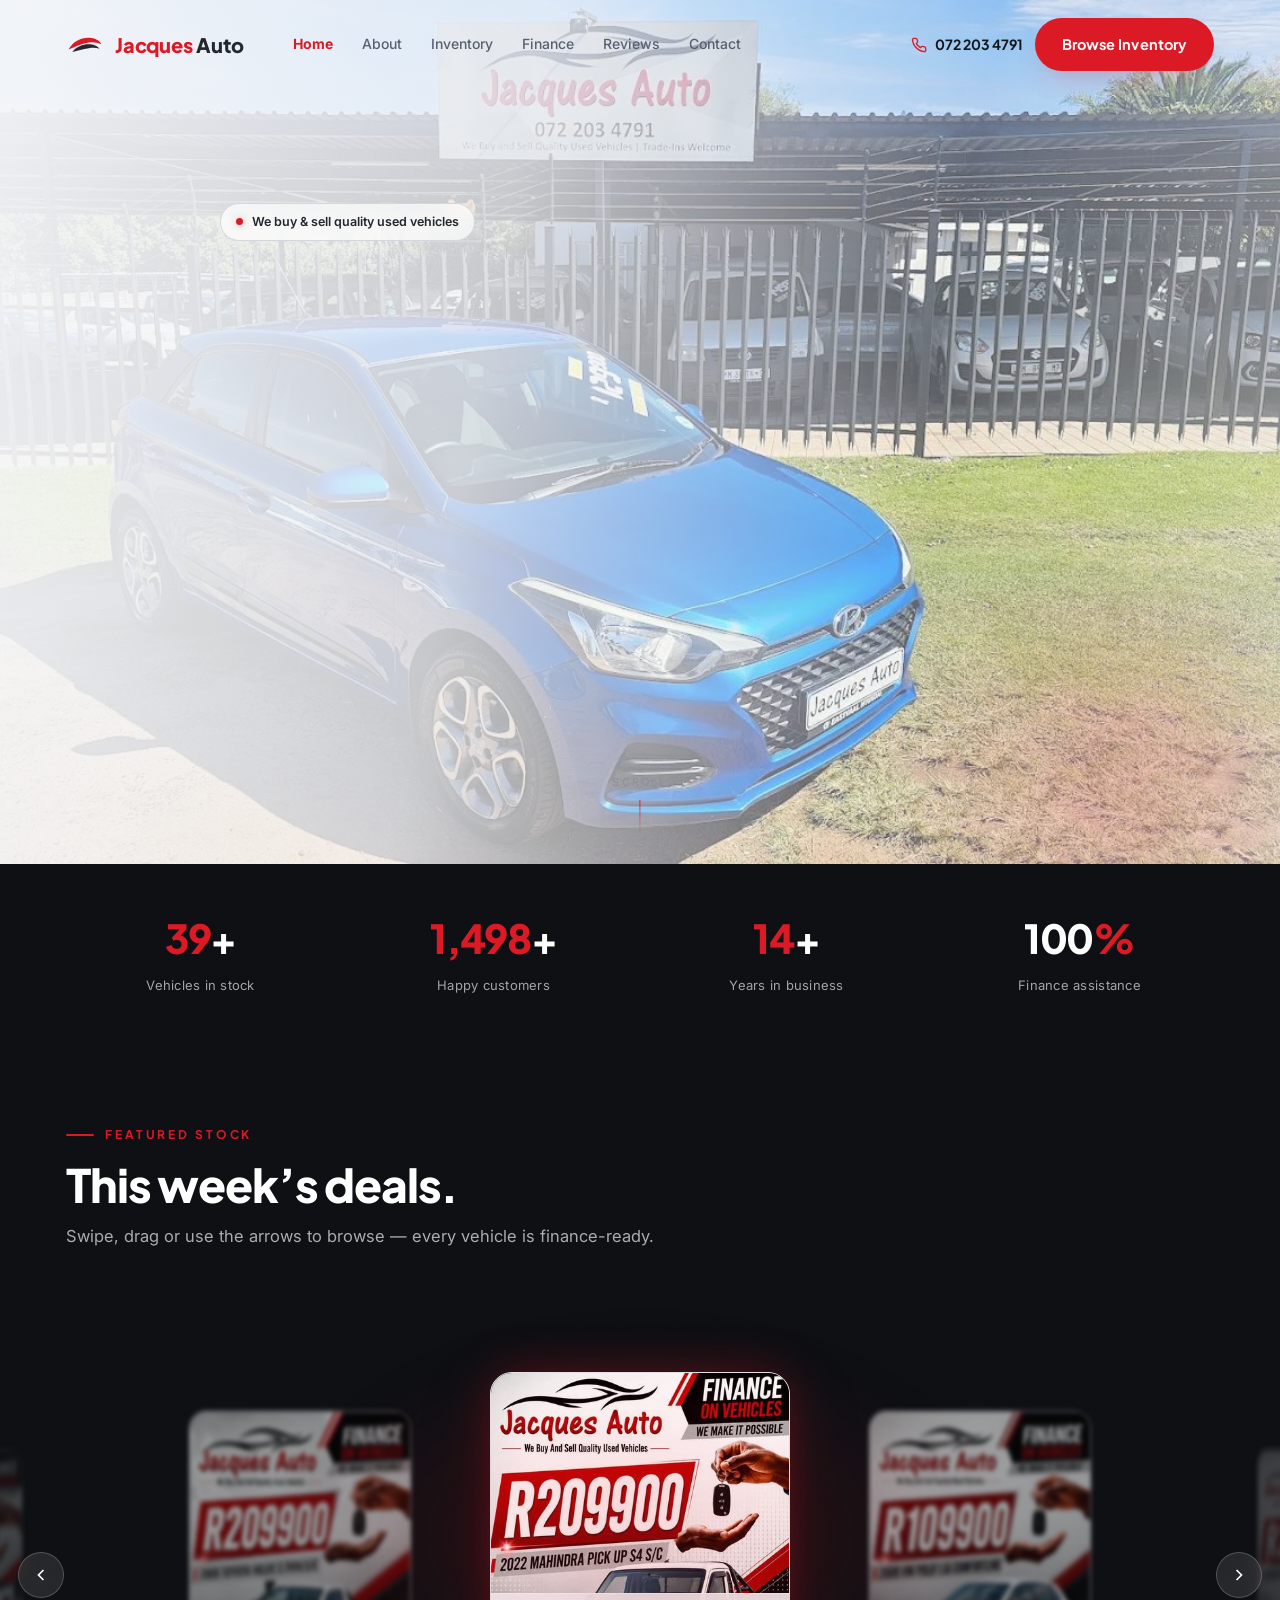
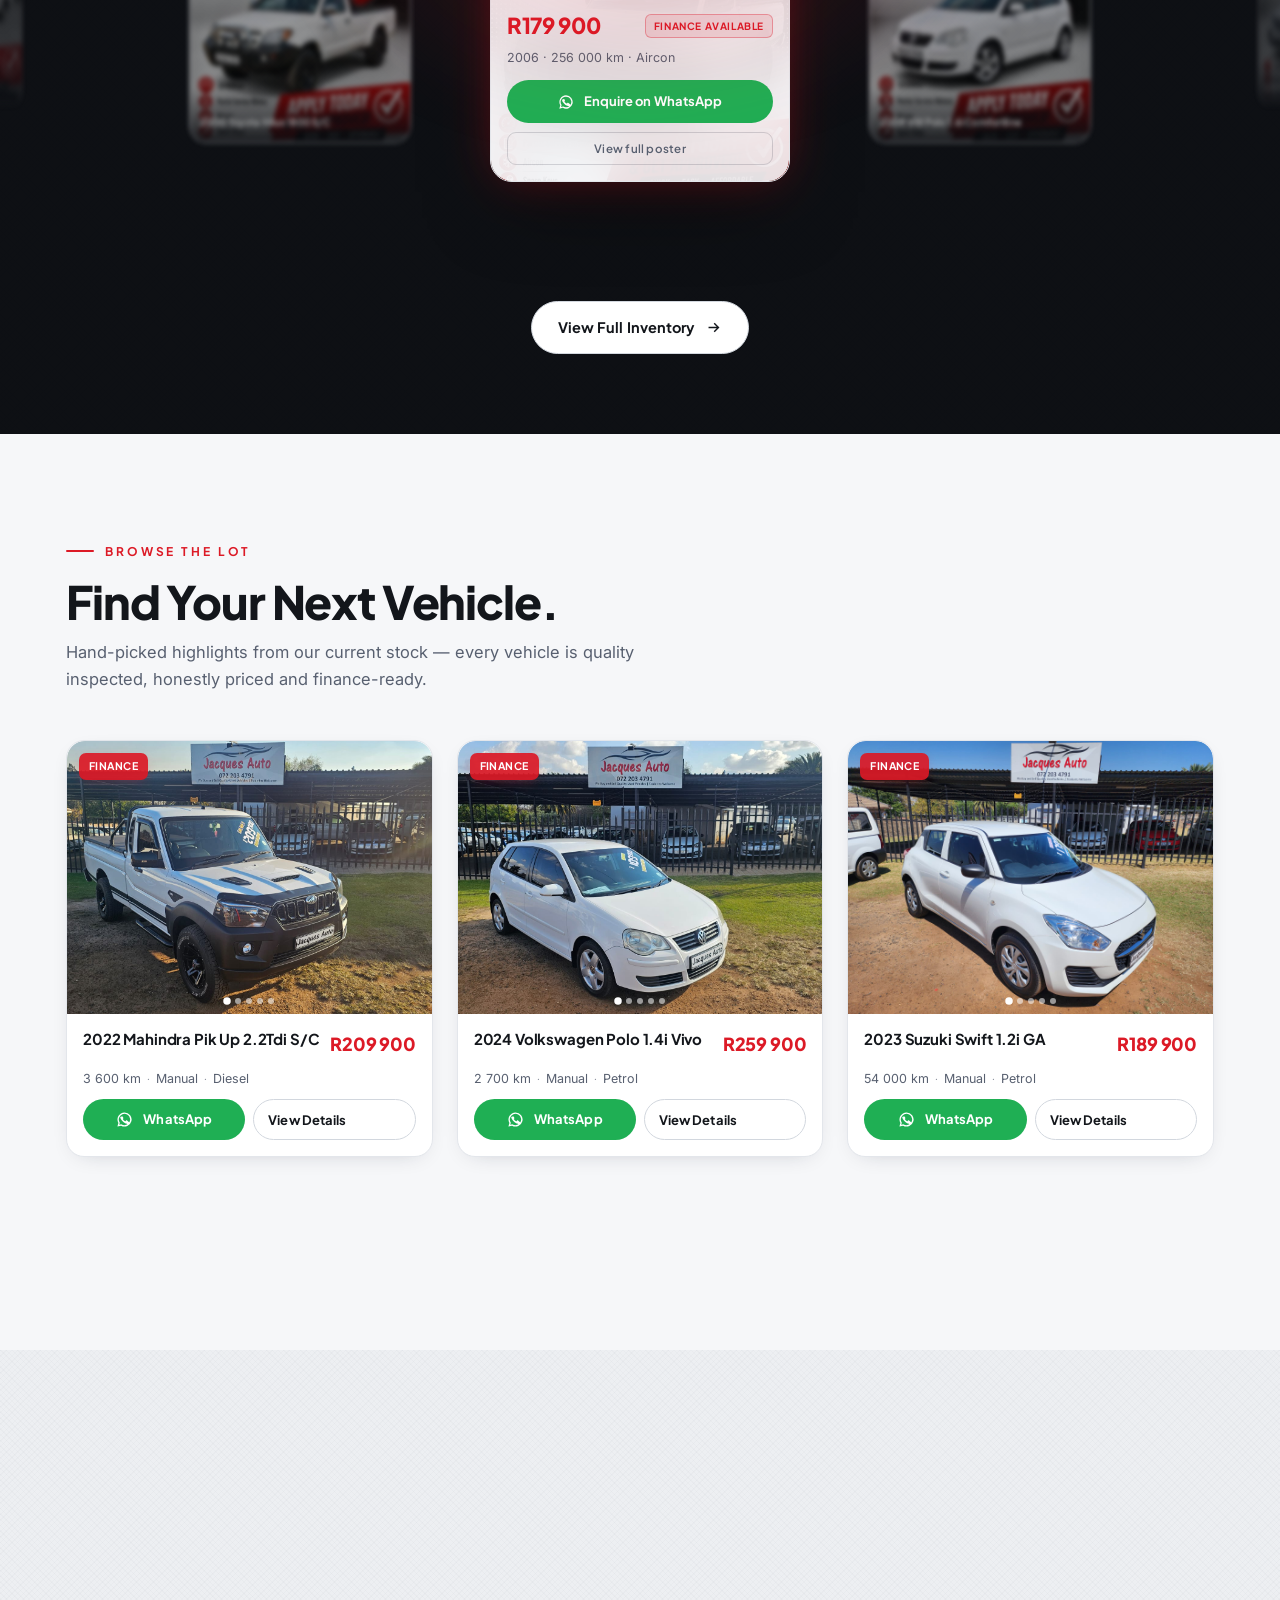
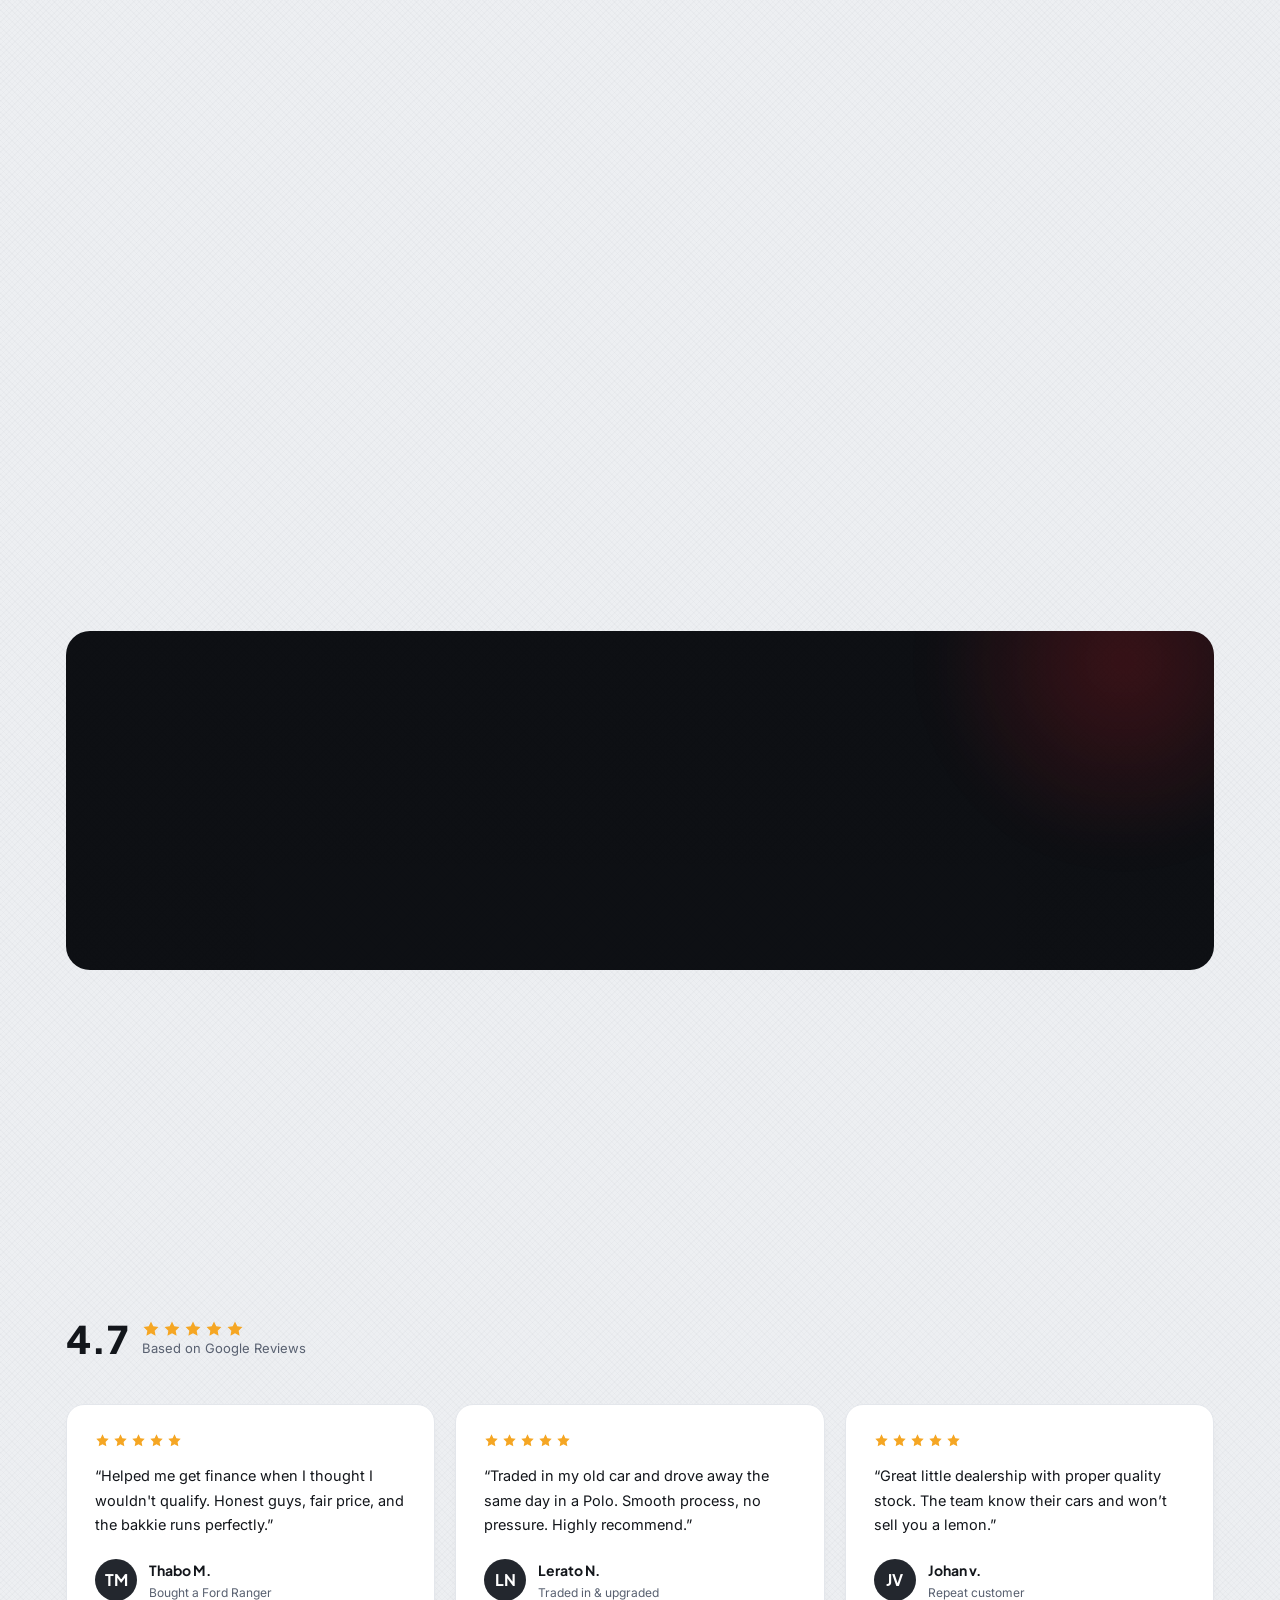
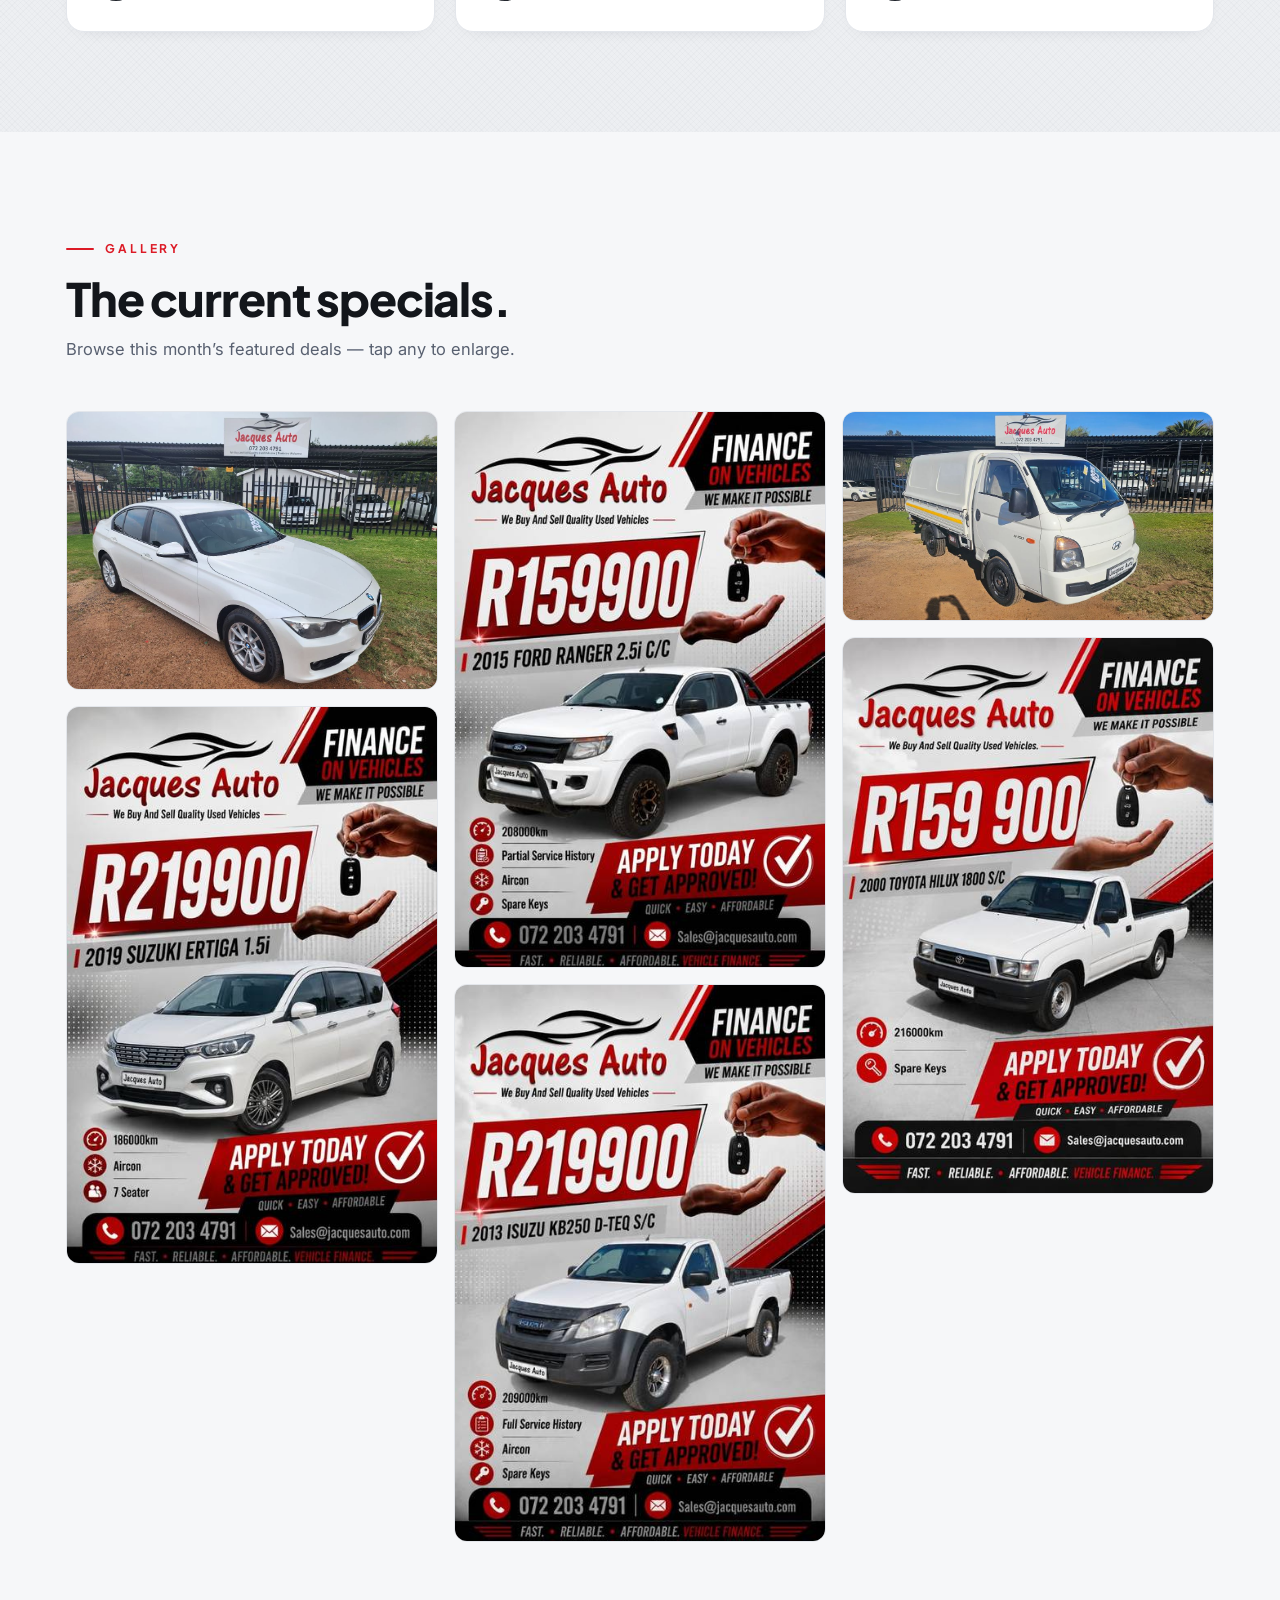
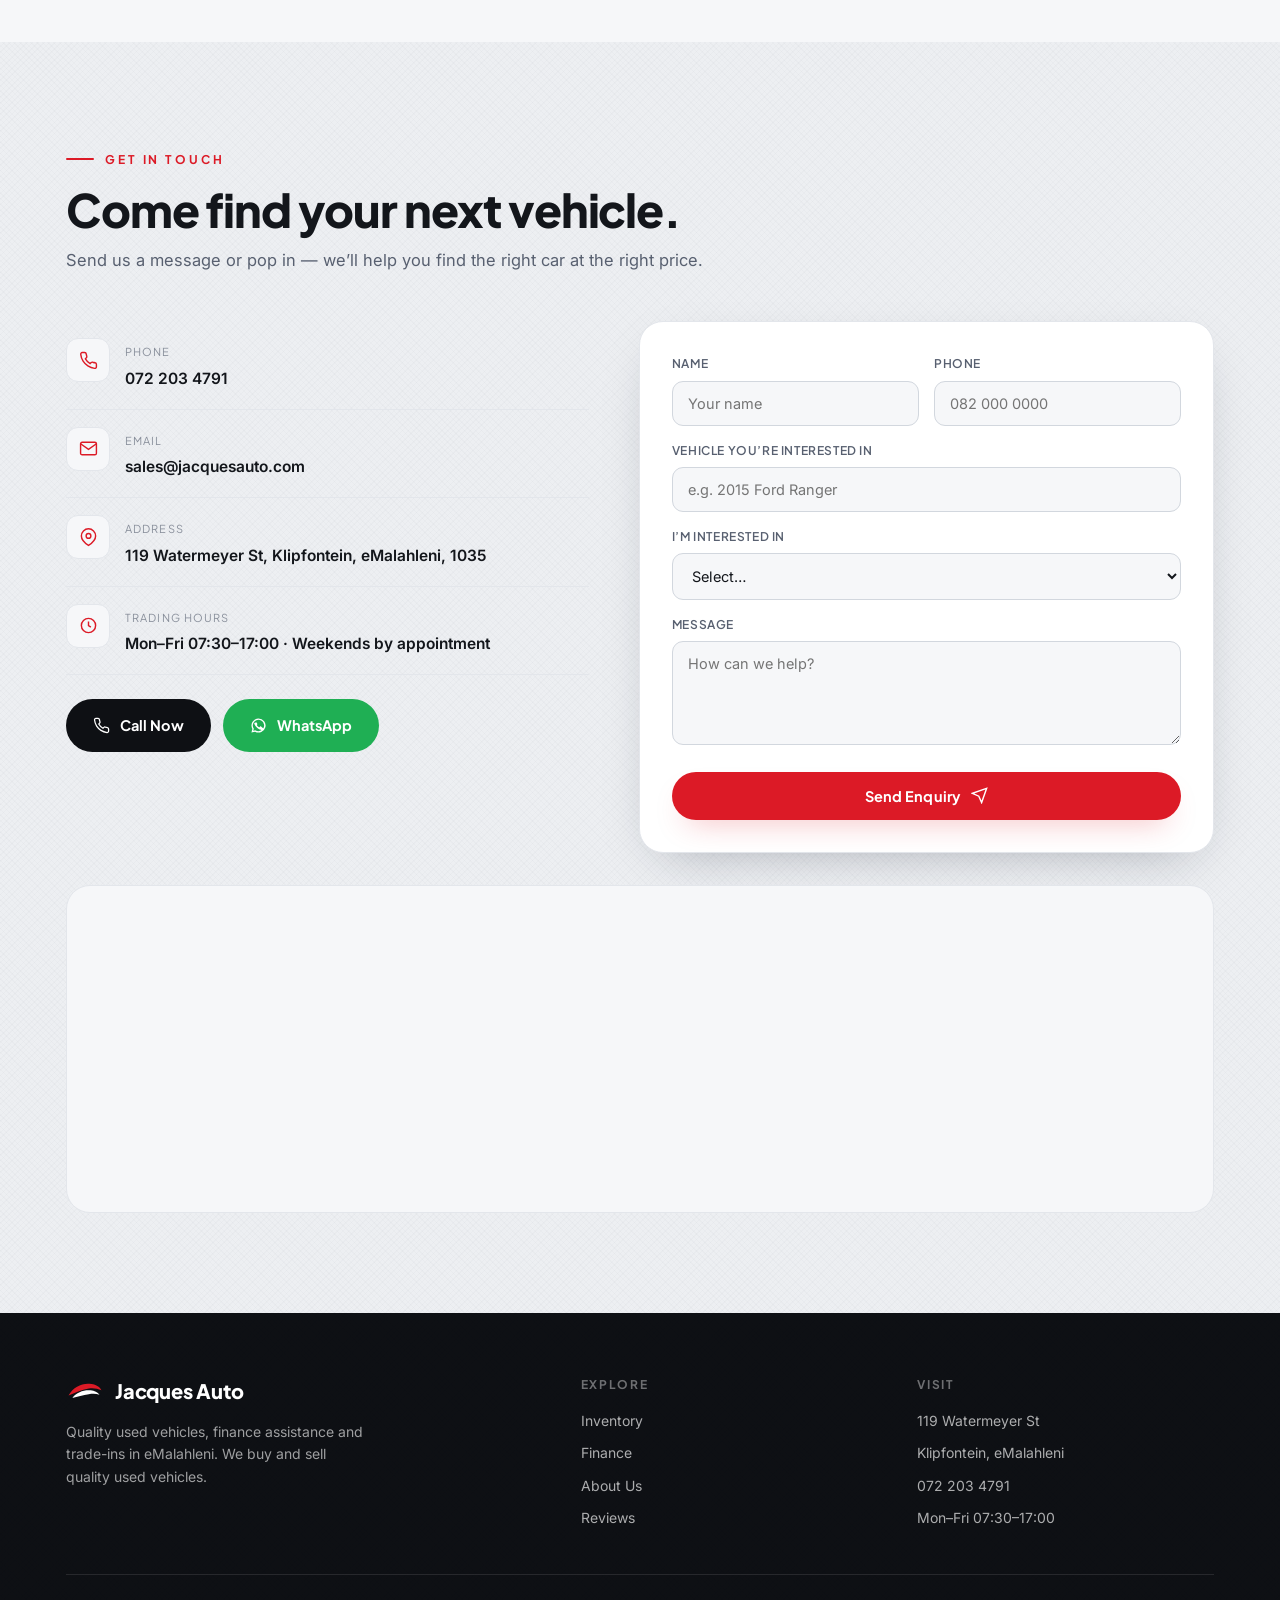
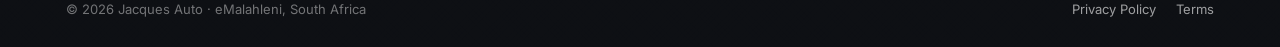
==== index.html @ 42f8494b "Refine inventory teaser: dynamic featured cards + mobile filter scroll - index.html: new heading "Fi" ====
<!DOCTYPE html>
<html lang="en" class="no-js">
<head>
<script>document.documentElement.className=document.documentElement.className.replace('no-js','js');</script>
<meta charset="UTF-8">
<meta name="viewport" content="width=device-width, initial-scale=1.0">
<title>Jacques Auto · Quality Used Vehicles &amp; Finance in eMalahleni</title>
<meta name="description" content="Jacques Auto — quality used vehicles, finance assistance and trade-ins in Klipfontein, eMalahleni. We buy and sell quality used cars and bakkies. Finance — we make it possible.">
<meta name="robots" content="index, follow">
<meta name="theme-color" content="#DC1A26">
<link rel="canonical" href="https://jacquesauto.com/">
<link rel="icon" href="/favicon.ico" sizes="any">
<link rel="icon" type="image/svg+xml" href="/assets/icons/icon.svg">
<link rel="apple-touch-icon" href="/assets/icons/apple-touch-icon.png">
<link rel="manifest" href="/site.webmanifest">
<meta name="msapplication-config" content="/browserconfig.xml">
<meta property="og:type" content="website">
<meta property="og:site_name" content="Jacques Auto">
<meta property="og:title" content="Jacques Auto · Quality Used Vehicles &amp; Finance in eMalahleni">
<meta property="og:description" content="Jacques Auto — quality used vehicles, finance assistance and trade-ins in Klipfontein, eMalahleni. We buy and sell quality used cars and bakkies. Finance — we make it possible.">
<meta property="og:url" content="https://jacquesauto.com/">
<meta property="og:image" content="https://jacquesauto.com/assets/images/hero-bg.jpg">
<meta property="og:locale" content="en_ZA">
<meta name="twitter:card" content="summary_large_image">
<meta name="twitter:title" content="Jacques Auto · Quality Used Vehicles &amp; Finance in eMalahleni">
<meta name="twitter:description" content="Jacques Auto — quality used vehicles, finance assistance and trade-ins in Klipfontein, eMalahleni. We buy and sell quality used cars and bakkies. Finance — we make it possible.">
<meta name="twitter:image" content="https://jacquesauto.com/assets/images/hero-bg.jpg">
<link rel="preconnect" href="https://fonts.googleapis.com">
<link rel="preconnect" href="https://fonts.gstatic.com" crossorigin>
<link href="https://fonts.googleapis.com/css2?family=Plus+Jakarta+Sans:wght@500;600;700;800&family=Inter:wght@400;450;500;600&display=swap" rel="stylesheet">
<link rel="stylesheet" href="assets/css/main.css">
<link rel="stylesheet" href="assets/css/animations.css">
<link rel="stylesheet" href="assets/css/responsive.css">
<script type="application/ld+json">
{
  "@context": "https://schema.org",
  "@type": "AutoDealer",
  "@id": "https://jacquesauto.com/#business",
  "name": "Jacques Auto",
  "description": "Independent used vehicle dealership offering quality used cars and bakkies, finance assistance and trade-ins in eMalahleni.",
  "url": "https://jacquesauto.com/",
  "telephone": "+27722034791",
  "email": "sales@jacquesauto.com",
  "image": "https://jacquesauto.com/assets/images/hero-bg.jpg",
  "priceRange": "R109900 - R219900",
  "address": {
    "@type": "PostalAddress",
    "streetAddress": "119 Watermeyer Street, Klipfontein",
    "addressLocality": "eMalahleni",
    "addressRegion": "Mpumalanga",
    "postalCode": "1035",
    "addressCountry": "ZA"
  },
  "geo": { "@type": "GeoCoordinates", "latitude": -25.8806, "longitude": 29.2308 },
  "openingHoursSpecification": {
    "@type": "OpeningHoursSpecification",
    "dayOfWeek": ["Monday","Tuesday","Wednesday","Thursday","Friday"],
    "opens": "07:30",
    "closes": "17:00"
  },
  "sameAs": []
}
</script>
<script type="application/ld+json">
{
  "@context": "https://schema.org",
  "@type": "WebSite",
  "@id": "https://jacquesauto.com/#website",
  "name": "Jacques Auto",
  "url": "https://jacquesauto.com/",
  "publisher": { "@id": "https://jacquesauto.com/#business" }
}
</script>
<script type="application/ld+json">
{
  "@context": "https://schema.org",
  "@type": "WebPage",
  "name": "Jacques Auto · Quality Used Vehicles &amp; Finance in eMalahleni",
  "description": "Quality used vehicles, finance assistance and trade-ins in eMalahleni.",
  "url": "https://jacquesauto.com/",
  "isPartOf": { "@id": "https://jacquesauto.com/#website" },
  "about": { "@id": "https://jacquesauto.com/#business" }
}
</script>
<script type="application/ld+json">
{
  "@context": "https://schema.org",
  "@type": "BreadcrumbList",
  "itemListElement": [
      {"@type":"ListItem","position":1,"name":"Home","item":""}
  ]
}
</script>
</head>
<body>
<a href="#main" class="skip-link">Skip to main content</a>
<header class="nav" id="nav">
  <div class="nav-inner">
    <a href="index.html" class="logo" aria-label="Jacques Auto home">
      <svg class="swoosh" viewBox="0 0 60 38" fill="none" aria-hidden="true"><path d="M4 26c8-14 22-20 36-18 8 1 14 5 16 10-6-3-13-4-20-3-12 2-22 7-32 11z" fill="#DC1A26"/><path d="M10 30c7-9 18-13 29-12 6 1 11 3 14 7-5-2-11-2-17-1-9 1-18 4-26 6z" fill="#23272E"/></svg>
      <span><b>Jacques</b> <i>Auto</i></span>
    </a>
    <nav class="nav-links" aria-label="Primary">
      <a href="index.html" aria-current="page">Home</a>
      <a href="about.html">About</a>
      <a href="inventory.html">Inventory</a>
      <a href="finance.html">Finance</a>
      <a href="testimonials.html">Reviews</a>
      <a href="contact.html">Contact</a>
    </nav>
    <div class="nav-cta">
      <a href="tel:0722034791" class="nav-phone"><svg viewBox="0 0 24 24" fill="none" stroke="currentColor" stroke-width="2" aria-hidden="true"><path d="M22 16.9v3a2 2 0 0 1-2.2 2 19.8 19.8 0 0 1-8.6-3 19.5 19.5 0 0 1-6-6 19.8 19.8 0 0 1-3-8.6A2 2 0 0 1 4.1 2h3a2 2 0 0 1 2 1.7c.1 1 .4 1.9.7 2.8a2 2 0 0 1-.5 2.1L8.1 9.9a16 16 0 0 0 6 6l1.3-1.3a2 2 0 0 1 2.1-.4c.9.3 1.8.6 2.8.7a2 2 0 0 1 1.7 2z"/></svg>072 203 4791</a>
      <a href="inventory.html" class="btn btn-primary">Browse Inventory</a>
      <button class="burger" id="burger" aria-label="Open menu" aria-expanded="false" aria-controls="mobileMenu"><span></span><span></span><span></span></button>
    </div>
  </div>
</header>
<div class="scrim" id="scrim"></div>
<nav class="mobile-menu" id="mobileMenu" aria-label="Mobile">
  <a href="index.html" aria-current="page">Home</a>
      <a href="about.html">About</a>
      <a href="inventory.html">Inventory</a>
      <a href="finance.html">Finance</a>
      <a href="testimonials.html">Reviews</a>
      <a href="contact.html">Contact</a>
</nav>
<main id="main">
<!-- ===================== HERO ===================== -->
<section class="hero" id="home">
  <div class="hero-bg"><img src="assets/images/hero-bg.jpg" alt="Quality used vehicles on the Jacques Auto lot in eMalahleni" width="1360" height="766" fetchpriority="high"></div>
  <div class="hero-glow"></div>
  <div class="wrap">
    <span class="hero-tag"><span class="dot"></span>We buy &amp; sell quality used vehicles</span>
    <h1><span class="word">Your</span> <span class="word">next</span> <span class="word">car,</span> <em><span class="word">finance</span> <span class="word">made</span> <span class="word">possible.</span></em></h1>
    <div class="hero-rest">
      <p class="sub">Quality used cars and bakkies in eMalahleni &mdash; honestly priced, with finance assistance and trade-ins welcome. Drive away sooner.</p>
      <div class="hero-actions">
        <a href="inventory.html" class="btn btn-primary">Browse Inventory<svg viewBox="0 0 24 24" fill="none" stroke="currentColor" stroke-width="2" aria-hidden="true"><path d="M5 12h14M13 6l6 6-6 6"/></svg></a>
        <a href="contact.html" class="btn btn-ghost">Contact Us</a>
      </div>
      <div class="hero-trust">
        <span class="t"><svg viewBox="0 0 24 24" fill="none" stroke="currentColor" stroke-width="2" aria-hidden="true"><path d="m9 12 2 2 4-4"/><circle cx="12" cy="12" r="9"/></svg>Quality inspected</span>
        <span class="t"><svg viewBox="0 0 24 24" fill="none" stroke="currentColor" stroke-width="2" aria-hidden="true"><rect x="2" y="5" width="20" height="14" rx="2"/><path d="M2 10h20"/></svg>Finance assistance</span>
        <span class="t"><svg viewBox="0 0 24 24" fill="none" stroke="currentColor" stroke-width="2" aria-hidden="true"><path d="M7 16l-4-4 4-4M3 12h13M17 8l4 4-4 4M21 12H8"/></svg>Trade-ins welcome</span>
      </div>
    </div>
  </div>
  <div class="hero-scroll" id="heroScroll" aria-hidden="true"><span>Scroll</span><span class="line"></span></div>
</section>

<!-- ===================== STATS ===================== -->
<section class="stripe" aria-label="Jacques Auto at a glance">
  <div class="wrap"><div class="stripe-inner">
    <div class="st reveal"><b><i class="count" data-target="40">0</i>+</b><small>Vehicles in stock</small></div>
    <div class="st reveal" data-delay="1"><b><i class="count" data-target="1500">0</i>+</b><small>Happy customers</small></div>
    <div class="st reveal" data-delay="2"><b><i class="count" data-target="15">0</i>+</b><small>Years in business</small></div>
    <div class="st reveal" data-delay="3"><b>100<i>%</i></b><small>Finance assistance</small></div>
  </div></div>
</section>

<!-- ===================== FEATURED STOCK — 3D COVERFLOW ===================== -->
<section class="section cf-section" id="stock" aria-labelledby="stock-heading">
  <div class="cf-wrap">
    <div class="section-head reveal">
      <span class="eyebrow">Featured stock</span>
      <h2 id="stock-heading">This week&rsquo;s deals.</h2>
      <p>Swipe, drag or use the arrows to browse &mdash; every vehicle is finance-ready.</p>
    </div>
  </div>
  <template id="cf-data">
  <div data-img="assets/images/vehicle-1-thumb.jpg" data-alt="2006 Isuzu KB300 Fleetside for sale at Jacques Auto" data-title="2006 Isuzu KB300 Fleetside S/C" data-year="2006" data-price="R179 900" data-km="256 000 km" data-tag="Aircon"></div>
  <div data-img="assets/images/vehicle-1-full.jpg" data-alt="2009 VW Polo 1.6i Comfortline for sale at Jacques Auto" data-title="2009 VW Polo 1.6i Comfortline" data-year="2009" data-price="R109 900" data-km="191 000 km" data-tag="Aircon"></div>
  <div data-img="assets/images/vehicle-2-thumb.jpg" data-alt="2015 Ford Ranger 2.5i for sale at Jacques Auto" data-title="2015 Ford Ranger 2.5i C/C" data-year="2015" data-price="R159 900" data-km="208 000 km" data-tag="Aircon"></div>
  <div data-img="assets/images/vehicle-2-full.jpg" data-alt="2009 VW Polo 1.6i Trendline for sale at Jacques Auto" data-title="2009 VW Polo 1.6i Trendline" data-year="2009" data-price="R114 900" data-km="162 000 km" data-tag="Full SH"></div>
  <div data-img="assets/images/vehicle-3-thumb.jpg" data-alt="2019 Suzuki Ertiga 1.5i 7-seater for sale at Jacques Auto" data-title="2019 Suzuki Ertiga 1.5i" data-year="2019" data-price="R219 900" data-km="186 000 km" data-tag="7 Seater"></div>
  <div data-img="assets/images/vehicle-3-full.jpg" data-alt="2005 Toyota Hilux 2.7 VVTi for sale at Jacques Auto" data-title="2005 Toyota Hilux 2.7 VVTi S/C" data-year="2005" data-price="R209 900" data-km="264 000 km" data-tag="Aircon"></div>
  <div data-img="assets/images/vehicle-4-thumb.jpg" data-alt="2013 Isuzu KB250 D-TEQ for sale at Jacques Auto" data-title="2013 Isuzu KB250 D-TEQ S/C" data-year="2013" data-price="R219 900" data-km="209 000 km" data-tag="Full SH"></div>
  <div data-img="assets/images/vehicle-4-full.jpg" data-alt="2000 Toyota Hilux 1800 for sale at Jacques Auto" data-title="2000 Toyota Hilux 1800 S/C" data-year="2000" data-price="R159 900" data-km="216 000 km" data-tag="Spare keys"></div>
</template>
<div class="coverflow" id="coverflow">
  <div class="cf-perspective">
    <div class="cf-track" tabindex="0" role="region" aria-label="Scroll through featured vehicles using arrow keys or swiping" aria-live="polite"></div>
  </div>
  <button class="cf-nav cf-prev" type="button" aria-label="Previous vehicle"><svg viewBox="0 0 24 24" fill="none" stroke="currentColor" stroke-width="2" aria-hidden="true"><path d="M15 18l-6-6 6-6"/></svg></button>
  <button class="cf-nav cf-next" type="button" aria-label="Next vehicle"><svg viewBox="0 0 24 24" fill="none" stroke="currentColor" stroke-width="2" aria-hidden="true"><path d="M9 18l6-6-6-6"/></svg></button>
</div>
<noscript>
  <div class="cf-wrap"><div class="stock-grid"><article class="vcard reveal"><div class="vcard-media" data-full="assets/images/vehicle-1-thumb.jpg"><span class="fin">Finance</span><img src="assets/images/vehicle-1-thumb.jpg" alt="2006 Isuzu KB300 Fleetside for sale at Jacques Auto" loading="lazy" width="453" height="604"><span class="zoom"><svg viewBox="0 0 24 24" fill="none" stroke="currentColor" stroke-width="2" aria-hidden="true"><circle cx="11" cy="11" r="7"/><path d="m21 21-4.3-4.3M11 8v6M8 11h6"/></svg></span></div><div class="vcard-body"><h3>2006 Isuzu KB300 Fleetside S/C</h3><div class="vcard-meta"><span><svg viewBox="0 0 24 24" fill="none" stroke="currentColor" stroke-width="2" aria-hidden="true"><circle cx="12" cy="12" r="9"/><path d="M12 12 8 8"/></svg>256 000 km</span><span>&middot; Aircon</span></div><div class="vcard-price">R179 900</div><button class="btn btn-ghost" type="button" data-full="assets/images/vehicle-1-thumb.jpg" aria-label="View details for 2006 Isuzu KB300 Fleetside S/C">View Details</button></div></article>
      <article class="vcard reveal" data-delay="1"><div class="vcard-media" data-full="assets/images/vehicle-1-full.jpg"><span class="fin">Finance</span><img src="assets/images/vehicle-1-full.jpg" alt="2009 VW Polo 1.6i Comfortline for sale at Jacques Auto" loading="lazy" width="453" height="604"><span class="zoom"><svg viewBox="0 0 24 24" fill="none" stroke="currentColor" stroke-width="2" aria-hidden="true"><circle cx="11" cy="11" r="7"/><path d="m21 21-4.3-4.3M11 8v6M8 11h6"/></svg></span></div><div class="vcard-body"><h3>2009 VW Polo 1.6i Comfortline</h3><div class="vcard-meta"><span><svg viewBox="0 0 24 24" fill="none" stroke="currentColor" stroke-width="2" aria-hidden="true"><circle cx="12" cy="12" r="9"/><path d="M12 12 8 8"/></svg>191 000 km</span><span>&middot; Aircon</span></div><div class="vcard-price">R109 900</div><button class="btn btn-ghost" type="button" data-full="assets/images/vehicle-1-full.jpg" aria-label="View details for 2009 VW Polo 1.6i Comfortline">View Details</button></div></article>
      <article class="vcard reveal" data-delay="2"><div class="vcard-media" data-full="assets/images/vehicle-2-thumb.jpg"><span class="fin">Finance</span><img src="assets/images/vehicle-2-thumb.jpg" alt="2015 Ford Ranger 2.5i for sale at Jacques Auto" loading="lazy" width="453" height="604"><span class="zoom"><svg viewBox="0 0 24 24" fill="none" stroke="currentColor" stroke-width="2" aria-hidden="true"><circle cx="11" cy="11" r="7"/><path d="m21 21-4.3-4.3M11 8v6M8 11h6"/></svg></span></div><div class="vcard-body"><h3>2015 Ford Ranger 2.5i C/C</h3><div class="vcard-meta"><span><svg viewBox="0 0 24 24" fill="none" stroke="currentColor" stroke-width="2" aria-hidden="true"><circle cx="12" cy="12" r="9"/><path d="M12 12 8 8"/></svg>208 000 km</span><span>&middot; Aircon</span></div><div class="vcard-price">R159 900</div><button class="btn btn-ghost" type="button" data-full="assets/images/vehicle-2-thumb.jpg" aria-label="View details for 2015 Ford Ranger 2.5i C/C">View Details</button></div></article>
      <article class="vcard reveal" data-delay="3"><div class="vcard-media" data-full="assets/images/vehicle-2-full.jpg"><span class="fin">Finance</span><img src="assets/images/vehicle-2-full.jpg" alt="2009 VW Polo 1.6i Trendline for sale at Jacques Auto" loading="lazy" width="453" height="604"><span class="zoom"><svg viewBox="0 0 24 24" fill="none" stroke="currentColor" stroke-width="2" aria-hidden="true"><circle cx="11" cy="11" r="7"/><path d="m21 21-4.3-4.3M11 8v6M8 11h6"/></svg></span></div><div class="vcard-body"><h3>2009 VW Polo 1.6i Trendline</h3><div class="vcard-meta"><span><svg viewBox="0 0 24 24" fill="none" stroke="currentColor" stroke-width="2" aria-hidden="true"><circle cx="12" cy="12" r="9"/><path d="M12 12 8 8"/></svg>162 000 km</span><span>&middot; Full SH</span></div><div class="vcard-price">R114 900</div><button class="btn btn-ghost" type="button" data-full="assets/images/vehicle-2-full.jpg" aria-label="View details for 2009 VW Polo 1.6i Trendline">View Details</button></div></article>
      <article class="vcard reveal"><div class="vcard-media" data-full="assets/images/vehicle-3-thumb.jpg"><span class="fin">Finance</span><img src="assets/images/vehicle-3-thumb.jpg" alt="2019 Suzuki Ertiga 1.5i 7-seater for sale at Jacques Auto" loading="lazy" width="453" height="604"><span class="zoom"><svg viewBox="0 0 24 24" fill="none" stroke="currentColor" stroke-width="2" aria-hidden="true"><circle cx="11" cy="11" r="7"/><path d="m21 21-4.3-4.3M11 8v6M8 11h6"/></svg></span></div><div class="vcard-body"><h3>2019 Suzuki Ertiga 1.5i</h3><div class="vcard-meta"><span><svg viewBox="0 0 24 24" fill="none" stroke="currentColor" stroke-width="2" aria-hidden="true"><circle cx="12" cy="12" r="9"/><path d="M12 12 8 8"/></svg>186 000 km</span><span>&middot; 7 Seater</span></div><div class="vcard-price">R219 900</div><button class="btn btn-ghost" type="button" data-full="assets/images/vehicle-3-thumb.jpg" aria-label="View details for 2019 Suzuki Ertiga 1.5i">View Details</button></div></article>
      <article class="vcard reveal" data-delay="1"><div class="vcard-media" data-full="assets/images/vehicle-3-full.jpg"><span class="fin">Finance</span><img src="assets/images/vehicle-3-full.jpg" alt="2005 Toyota Hilux 2.7 VVTi for sale at Jacques Auto" loading="lazy" width="453" height="604"><span class="zoom"><svg viewBox="0 0 24 24" fill="none" stroke="currentColor" stroke-width="2" aria-hidden="true"><circle cx="11" cy="11" r="7"/><path d="m21 21-4.3-4.3M11 8v6M8 11h6"/></svg></span></div><div class="vcard-body"><h3>2005 Toyota Hilux 2.7 VVTi S/C</h3><div class="vcard-meta"><span><svg viewBox="0 0 24 24" fill="none" stroke="currentColor" stroke-width="2" aria-hidden="true"><circle cx="12" cy="12" r="9"/><path d="M12 12 8 8"/></svg>264 000 km</span><span>&middot; Aircon</span></div><div class="vcard-price">R209 900</div><button class="btn btn-ghost" type="button" data-full="assets/images/vehicle-3-full.jpg" aria-label="View details for 2005 Toyota Hilux 2.7 VVTi S/C">View Details</button></div></article>
      <article class="vcard reveal" data-delay="2"><div class="vcard-media" data-full="assets/images/vehicle-4-thumb.jpg"><span class="fin">Finance</span><img src="assets/images/vehicle-4-thumb.jpg" alt="2013 Isuzu KB250 D-TEQ for sale at Jacques Auto" loading="lazy" width="453" height="604"><span class="zoom"><svg viewBox="0 0 24 24" fill="none" stroke="currentColor" stroke-width="2" aria-hidden="true"><circle cx="11" cy="11" r="7"/><path d="m21 21-4.3-4.3M11 8v6M8 11h6"/></svg></span></div><div class="vcard-body"><h3>2013 Isuzu KB250 D-TEQ S/C</h3><div class="vcard-meta"><span><svg viewBox="0 0 24 24" fill="none" stroke="currentColor" stroke-width="2" aria-hidden="true"><circle cx="12" cy="12" r="9"/><path d="M12 12 8 8"/></svg>209 000 km</span><span>&middot; Full SH</span></div><div class="vcard-price">R219 900</div><button class="btn btn-ghost" type="button" data-full="assets/images/vehicle-4-thumb.jpg" aria-label="View details for 2013 Isuzu KB250 D-TEQ S/C">View Details</button></div></article>
      <article class="vcard reveal" data-delay="3"><div class="vcard-media" data-full="assets/images/vehicle-4-full.jpg"><span class="fin">Finance</span><img src="assets/images/vehicle-4-full.jpg" alt="2000 Toyota Hilux 1800 for sale at Jacques Auto" loading="lazy" width="453" height="604"><span class="zoom"><svg viewBox="0 0 24 24" fill="none" stroke="currentColor" stroke-width="2" aria-hidden="true"><circle cx="11" cy="11" r="7"/><path d="m21 21-4.3-4.3M11 8v6M8 11h6"/></svg></span></div><div class="vcard-body"><h3>2000 Toyota Hilux 1800 S/C</h3><div class="vcard-meta"><span><svg viewBox="0 0 24 24" fill="none" stroke="currentColor" stroke-width="2" aria-hidden="true"><circle cx="12" cy="12" r="9"/><path d="M12 12 8 8"/></svg>216 000 km</span><span>&middot; Spare keys</span></div><div class="vcard-price">R159 900</div><button class="btn btn-ghost" type="button" data-full="assets/images/vehicle-4-full.jpg" aria-label="View details for 2000 Toyota Hilux 1800 S/C">View Details</button></div></article></div></div>
</noscript>
  <div class="cf-wrap">
    <div class="stock-more"><a href="inventory.html" class="btn btn-ghost">View Full Inventory<svg viewBox="0 0 24 24" fill="none" stroke="currentColor" stroke-width="2" aria-hidden="true"><path d="M5 12h14M13 6l6 6-6 6"/></svg></a></div>
  </div>
</section>

<!-- ===================== INVENTORY TEASER ===================== -->
<section class="section inv-teaser" id="lot" aria-labelledby="lot-heading">
  <div class="wrap">
    <div class="section-head reveal">
      <span class="eyebrow">Browse the lot</span>
      <h2 id="lot-heading">Find Your Next Vehicle.</h2>
      <p>Hand-picked highlights from our current stock &mdash; every vehicle is quality inspected, honestly priced and finance-ready.</p>
    </div>
    <div id="inv-teaser-grid" class="inv-teaser-grid" role="list"></div>
    <div class="inv-teaser-cta reveal">
      <a href="inventory.html#inv-section" class="btn btn-primary inv-teaser-browse">Browse Full Inventory<svg viewBox="0 0 24 24" fill="none" stroke="currentColor" stroke-width="2" aria-hidden="true"><path d="M5 12h14M13 6l6 6-6 6"/></svg></a>
    </div>
  </div>
</section>

<!-- ===================== WHY US ===================== -->
<section class="section" id="why" aria-labelledby="why-heading">
  <div class="wrap">
    <div class="section-head reveal">
      <span class="eyebrow">Why Jacques Auto</span>
      <h2 id="why-heading">A local dealer you can trust.</h2>
    </div>
    <div class="why-grid">
      <div class="why-card reveal"><div class="why-ic"><svg viewBox="0 0 24 24" fill="none" stroke="currentColor" stroke-width="2" aria-hidden="true"><path d="m9 12 2 2 4-4"/><circle cx="12" cy="12" r="9"/></svg></div><h3>Quality Inspected</h3><p>Every vehicle is checked over before it reaches the floor &mdash; no surprises.</p></div>
      <div class="why-card reveal" data-delay="1"><div class="why-ic"><svg viewBox="0 0 24 24" fill="none" stroke="currentColor" stroke-width="2" aria-hidden="true"><rect x="2" y="5" width="20" height="14" rx="2"/><path d="M2 10h20"/></svg></div><h3>Finance Assistance</h3><p>We work with the banks to get you approved &mdash; finance, we make it possible.</p></div>
      <div class="why-card reveal" data-delay="2"><div class="why-ic"><svg viewBox="0 0 24 24" fill="none" stroke="currentColor" stroke-width="2" aria-hidden="true"><path d="M7 16l-4-4 4-4M3 12h13M17 8l4 4-4 4M21 12H8"/></svg></div><h3>Trade-Ins Welcome</h3><p>Fair value on your current vehicle, put straight towards your next.</p></div>
      <div class="why-card reveal"><div class="why-ic"><svg viewBox="0 0 24 24" fill="none" stroke="currentColor" stroke-width="1.8" aria-hidden="true"><path d="M21 11.5a8.4 8.4 0 0 1-.9 3.8 8.5 8.5 0 0 1-7.6 4.7 8.4 8.4 0 0 1-3.8-.9L3 21l1.9-5.7a8.4 8.4 0 0 1-.9-3.8A8.5 8.5 0 0 1 8.7 3.9 8.4 8.4 0 0 1 12.5 3 8.5 8.5 0 0 1 21 11.5z"/></svg></div><h3>Honest Service</h3><p>Straight answers and fair prices &mdash; the way buying a car should be.</p></div>
      <div class="why-card reveal" data-delay="1"><div class="why-ic"><svg viewBox="0 0 24 24" fill="none" stroke="currentColor" stroke-width="1.8" aria-hidden="true"><path d="M21 10c0 6-9 12-9 12s-9-6-9-12a9 9 0 0 1 18 0z"/><circle cx="12" cy="10" r="3"/></svg></div><h3>Trusted Local Dealer</h3><p>Proudly based in eMalahleni, serving the community for years.</p></div>
      <div class="why-card reveal" data-delay="2"><div class="why-ic"><svg viewBox="0 0 24 24" fill="none" stroke="currentColor" stroke-width="1.8" aria-hidden="true"><path d="M5 17h14l-1.5-7h-11zM7 10l1-4h8l1 4"/><circle cx="7.5" cy="17.5" r="1.5"/><circle cx="16.5" cy="17.5" r="1.5"/></svg></div><h3>We Buy &amp; Sell</h3><p>Looking to sell? We buy quality used vehicles too &mdash; ask us for an offer.</p></div>
    </div>
  </div>
</section>

<!-- ===================== FINANCE ===================== -->
<section class="section finance" id="finance" aria-labelledby="finance-heading">
  <div class="wrap"><div class="finance-card">
    <div class="finance-grid">
      <div class="reveal">
        <h2 id="finance-heading">Finance &mdash; <em>we make it possible.</em></h2>
        <p>Don&rsquo;t have the cash up front? No problem. We help you apply for vehicle finance through trusted lenders and walk you through every step.</p>
        <a href="finance.html" class="btn btn-primary">Apply for Finance<svg viewBox="0 0 24 24" fill="none" stroke="currentColor" stroke-width="2" aria-hidden="true"><path d="M5 12h14M13 6l6 6-6 6"/></svg></a>
      </div>
      <ul class="finance-list reveal" data-delay="1">
        <li><span class="ck"><svg viewBox="0 0 24 24" fill="none" stroke="currentColor" stroke-width="2.5" aria-hidden="true"><path d="M20 6 9 17l-5-5"/></svg></span>Quick, easy application</li>
        <li><span class="ck"><svg viewBox="0 0 24 24" fill="none" stroke="currentColor" stroke-width="2.5" aria-hidden="true"><path d="M20 6 9 17l-5-5"/></svg></span>We deal with the banks for you</li>
        <li><span class="ck"><svg viewBox="0 0 24 24" fill="none" stroke="currentColor" stroke-width="2.5" aria-hidden="true"><path d="M20 6 9 17l-5-5"/></svg></span>Trade-in value towards your deposit</li>
        <li><span class="ck"><svg viewBox="0 0 24 24" fill="none" stroke="currentColor" stroke-width="2.5" aria-hidden="true"><path d="M20 6 9 17l-5-5"/></svg></span>Get approved &amp; drive away</li>
      </ul>
    </div>
  </div></div>
</section>

<!-- ===================== TESTIMONIALS ===================== -->
<section class="section" id="testimonials" aria-labelledby="testi-heading">
  <div class="wrap">
    <div class="section-head reveal">
      <span class="eyebrow">Reviews</span>
      <h2 id="testi-heading">What our customers say.</h2>
    </div>
    <div class="rating-row reveal">
      <span class="score">4.7</span>
      <div><div class="stars" aria-hidden="true"><svg viewBox="0 0 24 24" fill="currentColor" aria-hidden="true"><path d="m12 2 3 6.3 6.9 1-5 4.9 1.2 6.8L12 17.8 5.9 21l1.2-6.8-5-4.9 6.9-1z"/></svg><svg viewBox="0 0 24 24" fill="currentColor" aria-hidden="true"><path d="m12 2 3 6.3 6.9 1-5 4.9 1.2 6.8L12 17.8 5.9 21l1.2-6.8-5-4.9 6.9-1z"/></svg><svg viewBox="0 0 24 24" fill="currentColor" aria-hidden="true"><path d="m12 2 3 6.3 6.9 1-5 4.9 1.2 6.8L12 17.8 5.9 21l1.2-6.8-5-4.9 6.9-1z"/></svg><svg viewBox="0 0 24 24" fill="currentColor" aria-hidden="true"><path d="m12 2 3 6.3 6.9 1-5 4.9 1.2 6.8L12 17.8 5.9 21l1.2-6.8-5-4.9 6.9-1z"/></svg><svg viewBox="0 0 24 24" fill="currentColor" aria-hidden="true"><path d="m12 2 3 6.3 6.9 1-5 4.9 1.2 6.8L12 17.8 5.9 21l1.2-6.8-5-4.9 6.9-1z"/></svg></div><div class="src">Based on Google Reviews</div></div>
    </div>
    <div class="testi-grid">
      <div class="testi reveal"><div class="stars" aria-hidden="true"><svg viewBox="0 0 24 24" fill="currentColor" aria-hidden="true"><path d="m12 2 3 6.3 6.9 1-5 4.9 1.2 6.8L12 17.8 5.9 21l1.2-6.8-5-4.9 6.9-1z"/></svg><svg viewBox="0 0 24 24" fill="currentColor" aria-hidden="true"><path d="m12 2 3 6.3 6.9 1-5 4.9 1.2 6.8L12 17.8 5.9 21l1.2-6.8-5-4.9 6.9-1z"/></svg><svg viewBox="0 0 24 24" fill="currentColor" aria-hidden="true"><path d="m12 2 3 6.3 6.9 1-5 4.9 1.2 6.8L12 17.8 5.9 21l1.2-6.8-5-4.9 6.9-1z"/></svg><svg viewBox="0 0 24 24" fill="currentColor" aria-hidden="true"><path d="m12 2 3 6.3 6.9 1-5 4.9 1.2 6.8L12 17.8 5.9 21l1.2-6.8-5-4.9 6.9-1z"/></svg><svg viewBox="0 0 24 24" fill="currentColor" aria-hidden="true"><path d="m12 2 3 6.3 6.9 1-5 4.9 1.2 6.8L12 17.8 5.9 21l1.2-6.8-5-4.9 6.9-1z"/></svg></div><p>&ldquo;Helped me get finance when I thought I wouldn't qualify. Honest guys, fair price, and the bakkie runs perfectly.&rdquo;</p><div class="testi-who"><div class="testi-av" aria-hidden="true">TM</div><div><b>Thabo M.</b><small>Bought a Ford Ranger</small></div></div></div>
<div class="testi reveal" data-delay="1"><div class="stars" aria-hidden="true"><svg viewBox="0 0 24 24" fill="currentColor" aria-hidden="true"><path d="m12 2 3 6.3 6.9 1-5 4.9 1.2 6.8L12 17.8 5.9 21l1.2-6.8-5-4.9 6.9-1z"/></svg><svg viewBox="0 0 24 24" fill="currentColor" aria-hidden="true"><path d="m12 2 3 6.3 6.9 1-5 4.9 1.2 6.8L12 17.8 5.9 21l1.2-6.8-5-4.9 6.9-1z"/></svg><svg viewBox="0 0 24 24" fill="currentColor" aria-hidden="true"><path d="m12 2 3 6.3 6.9 1-5 4.9 1.2 6.8L12 17.8 5.9 21l1.2-6.8-5-4.9 6.9-1z"/></svg><svg viewBox="0 0 24 24" fill="currentColor" aria-hidden="true"><path d="m12 2 3 6.3 6.9 1-5 4.9 1.2 6.8L12 17.8 5.9 21l1.2-6.8-5-4.9 6.9-1z"/></svg><svg viewBox="0 0 24 24" fill="currentColor" aria-hidden="true"><path d="m12 2 3 6.3 6.9 1-5 4.9 1.2 6.8L12 17.8 5.9 21l1.2-6.8-5-4.9 6.9-1z"/></svg></div><p>&ldquo;Traded in my old car and drove away the same day in a Polo. Smooth process, no pressure. Highly recommend.&rdquo;</p><div class="testi-who"><div class="testi-av" aria-hidden="true">LN</div><div><b>Lerato N.</b><small>Traded in &amp; upgraded</small></div></div></div>
<div class="testi reveal" data-delay="2"><div class="stars" aria-hidden="true"><svg viewBox="0 0 24 24" fill="currentColor" aria-hidden="true"><path d="m12 2 3 6.3 6.9 1-5 4.9 1.2 6.8L12 17.8 5.9 21l1.2-6.8-5-4.9 6.9-1z"/></svg><svg viewBox="0 0 24 24" fill="currentColor" aria-hidden="true"><path d="m12 2 3 6.3 6.9 1-5 4.9 1.2 6.8L12 17.8 5.9 21l1.2-6.8-5-4.9 6.9-1z"/></svg><svg viewBox="0 0 24 24" fill="currentColor" aria-hidden="true"><path d="m12 2 3 6.3 6.9 1-5 4.9 1.2 6.8L12 17.8 5.9 21l1.2-6.8-5-4.9 6.9-1z"/></svg><svg viewBox="0 0 24 24" fill="currentColor" aria-hidden="true"><path d="m12 2 3 6.3 6.9 1-5 4.9 1.2 6.8L12 17.8 5.9 21l1.2-6.8-5-4.9 6.9-1z"/></svg><svg viewBox="0 0 24 24" fill="currentColor" aria-hidden="true"><path d="m12 2 3 6.3 6.9 1-5 4.9 1.2 6.8L12 17.8 5.9 21l1.2-6.8-5-4.9 6.9-1z"/></svg></div><p>&ldquo;Great little dealership with proper quality stock. The team know their cars and won&rsquo;t sell you a lemon.&rdquo;</p><div class="testi-who"><div class="testi-av" aria-hidden="true">JV</div><div><b>Johan v.</b><small>Repeat customer</small></div></div></div>
    </div>
  </div>
</section>

<!-- ===================== GALLERY ===================== -->
<section class="section lot" id="gallery" aria-labelledby="gallery-heading">
  <div class="wrap">
    <div class="section-head reveal">
      <span class="eyebrow">Gallery</span>
      <h2 id="gallery-heading">The current specials.</h2>
      <p>Browse this month&rsquo;s featured deals &mdash; tap any to enlarge.</p>
    </div>
    <div class="gallery">
      <div class="gal-item reveal" data-full="assets/images/vehicle-5-thumb.jpg"><img src="assets/images/vehicle-5-thumb.jpg" alt="Vehicles on the Jacques Auto lot" loading="lazy"></div>
      <div class="gal-item reveal" data-full="assets/images/vehicle-2-thumb.jpg"><img src="assets/images/vehicle-2-thumb.jpg" alt="Ford Ranger special at Jacques Auto" loading="lazy"></div>
      <div class="gal-item reveal" data-full="assets/images/vehicle-3-thumb.jpg"><img src="assets/images/vehicle-3-thumb.jpg" alt="Suzuki Ertiga special at Jacques Auto" loading="lazy"></div>
      <div class="gal-item reveal" data-full="assets/images/vehicle-6-thumb.jpg"><img src="assets/images/vehicle-6-thumb.jpg" alt="Featured vehicle special at Jacques Auto" loading="lazy"></div>
      <div class="gal-item reveal" data-full="assets/images/vehicle-5-full.jpg"><img src="assets/images/vehicle-5-full.jpg" alt="More vehicles at Jacques Auto" loading="lazy"></div>
      <div class="gal-item reveal" data-full="assets/images/vehicle-4-thumb.jpg"><img src="assets/images/vehicle-4-thumb.jpg" alt="Isuzu KB250 special at Jacques Auto" loading="lazy"></div>
    </div>
  </div>
</section>

<!-- ===================== CONTACT ===================== -->
<section class="section" id="contact" aria-labelledby="contact-heading">
  <div class="wrap">
    <div class="section-head reveal">
      <span class="eyebrow">Get in touch</span>
      <h2 id="contact-heading">Come find your next vehicle.</h2>
      <p>Send us a message or pop in &mdash; we&rsquo;ll help you find the right car at the right price.</p>
    </div>
    <div class="contact-grid">
      <div class="contact-info reveal">
        <div class="ci"><div class="ci-ic"><svg viewBox="0 0 24 24" fill="none" stroke="currentColor" stroke-width="1.8" aria-hidden="true"><path d="M22 16.9v3a2 2 0 0 1-2.2 2 19.8 19.8 0 0 1-8.6-3 19.5 19.5 0 0 1-6-6 19.8 19.8 0 0 1-3-8.6A2 2 0 0 1 4.1 2h3a2 2 0 0 1 2 1.7c.1 1 .4 1.9.7 2.8a2 2 0 0 1-.5 2.1L8.1 9.9a16 16 0 0 0 6 6l1.3-1.3a2 2 0 0 1 2.1-.4c.9.3 1.8.6 2.8.7a2 2 0 0 1 1.7 2z"/></svg></div><div><small>Phone</small><b><a href="tel:0722034791">072 203 4791</a></b></div></div>
        <div class="ci"><div class="ci-ic"><svg viewBox="0 0 24 24" fill="none" stroke="currentColor" stroke-width="1.8" aria-hidden="true"><rect x="2" y="4" width="20" height="16" rx="2"/><path d="m22 6-10 7L2 6"/></svg></div><div><small>Email</small><b><a href="mailto:sales@jacquesauto.com">sales@jacquesauto.com</a></b></div></div>
        <div class="ci"><div class="ci-ic"><svg viewBox="0 0 24 24" fill="none" stroke="currentColor" stroke-width="1.8" aria-hidden="true"><path d="M21 10c0 6-9 12-9 12s-9-6-9-12a9 9 0 0 1 18 0z"/><circle cx="12" cy="10" r="3"/></svg></div><div><small>Address</small><b>119 Watermeyer St, Klipfontein, eMalahleni, 1035</b></div></div>
        <div class="ci"><div class="ci-ic"><svg viewBox="0 0 24 24" fill="none" stroke="currentColor" stroke-width="1.8" aria-hidden="true"><circle cx="12" cy="12" r="9"/><path d="M12 7v5l3 2"/></svg></div><div><small>Trading hours</small><b>Mon&ndash;Fri 07:30&ndash;17:00 &middot; Weekends by appointment</b></div></div>
        <div class="contact-actions">
          <a href="tel:0722034791" class="btn btn-dark"><svg viewBox="0 0 24 24" fill="none" stroke="currentColor" stroke-width="1.8" aria-hidden="true"><path d="M22 16.9v3a2 2 0 0 1-2.2 2 19.8 19.8 0 0 1-8.6-3 19.5 19.5 0 0 1-6-6 19.8 19.8 0 0 1-3-8.6A2 2 0 0 1 4.1 2h3a2 2 0 0 1 2 1.7c.1 1 .4 1.9.7 2.8a2 2 0 0 1-.5 2.1L8.1 9.9a16 16 0 0 0 6 6l1.3-1.3a2 2 0 0 1 2.1-.4c.9.3 1.8.6 2.8.7a2 2 0 0 1 1.7 2z"/></svg>Call Now</a>
          <a href="https://wa.me/27722034791" class="btn btn-wa"><svg viewBox="0 0 24 24" fill="currentColor" aria-hidden="true"><path d="M12 2a10 10 0 0 0-8.6 15l-1.4 5 5.1-1.3A10 10 0 1 0 12 2zm0 18a8 8 0 0 1-4.1-1.1l-.3-.2-3 .8.8-2.9-.2-.3A8 8 0 1 1 12 20zm4.4-6c-.2-.1-1.4-.7-1.6-.8s-.4-.1-.5.1-.6.8-.8 1-.3.1-.5 0a6.5 6.5 0 0 1-3.2-2.8c-.2-.4.2-.4.6-1.2a.4.4 0 0 0 0-.4l-.8-1.9c-.2-.5-.4-.4-.5-.4h-.5a1 1 0 0 0-.7.3A3 3 0 0 0 6 8.6c0 1.8 1.3 3.5 1.5 3.8s2.6 4 6.3 5.3c2.3.8 2.4.5 2.9.5a2.5 2.5 0 0 0 1.7-1.2 2 2 0 0 0 .1-1.2c0-.1-.2-.2-.4-.3z"/></svg>WhatsApp</a>
        </div>
      </div>
      <form class="form reveal" data-delay="1" id="enquiryForm" aria-label="Enquiry form">
        <div class="form-row">
          <div class="field"><label for="n">Name</label><input id="n" name="name" type="text" placeholder="Your name" autocomplete="name" required></div>
          <div class="field"><label for="ph">Phone</label><input id="ph" name="phone" type="tel" placeholder="082 000 0000" autocomplete="tel" required></div>
        </div>
        <div class="field"><label for="veh">Vehicle you&rsquo;re interested in</label><input id="veh" name="vehicle" type="text" placeholder="e.g. 2015 Ford Ranger"></div>
        <div class="field"><label for="opt">I&rsquo;m interested in</label><select id="opt" name="interest"><option>Select&hellip;</option><option>Buying a vehicle</option><option>Vehicle finance</option><option>Trading in my car</option><option>Selling my car to you</option></select></div>
        <div class="field"><label for="msg">Message</label><textarea id="msg" name="message" placeholder="How can we help?"></textarea></div>
        <button type="submit" class="btn btn-primary">Send Enquiry
          <svg viewBox="0 0 24 24" fill="none" stroke="currentColor" stroke-width="2" aria-hidden="true"><path d="m22 2-7 20-4-9-9-4z"/></svg></button>
        <div class="form-ok" id="formOk" role="status"><svg viewBox="0 0 24 24" width="18" height="18" fill="none" stroke="currentColor" stroke-width="2.5" aria-hidden="true"><path d="M20 6 9 17l-5-5"/></svg>Thanks &mdash; we&rsquo;ll be in touch shortly.</div>
      </form>
    </div>
    <div class="map media reveal"><iframe src="https://www.google.com/maps?q=119+Watermeyer+Street,+Klipfontein,+eMalahleni,+1035&output=embed" title="Map showing Jacques Auto location at 119 Watermeyer Street, Klipfontein, eMalahleni" loading="lazy" referrerpolicy="no-referrer-when-downgrade" allowfullscreen></iframe></div>
  </div>
</section>
</main>
<footer class="footer">
  <div class="wrap">
    <div class="footer-top">
      <div class="footer-brand">
        <a href="index.html" class="logo" aria-label="Jacques Auto home"><svg class="swoosh" viewBox="0 0 60 38" fill="none" aria-hidden="true"><path d="M4 26c8-14 22-20 36-18 8 1 14 5 16 10-6-3-13-4-20-3-12 2-22 7-32 11z" fill="#DC1A26"/><path d="M10 30c7-9 18-13 29-12 6 1 11 3 14 7-5-2-11-2-17-1-9 1-18 4-26 6z" fill="#fff"/></svg><span><b style="color:#fff">Jacques</b> <i>Auto</i></span></a>
        <p>Quality used vehicles, finance assistance and trade-ins in eMalahleni. We buy and sell quality used vehicles.</p>
      </div>
      <div>
        <h5 id="footer-explore">Explore</h5>
        <ul aria-labelledby="footer-explore">
          <li><a href="inventory.html">Inventory</a></li>
          <li><a href="finance.html">Finance</a></li>
          <li><a href="about.html">About Us</a></li>
          <li><a href="testimonials.html">Reviews</a></li>
        </ul>
      </div>
      <div>
        <h5 id="footer-visit">Visit</h5>
        <ul aria-labelledby="footer-visit">
          <li>119 Watermeyer St</li>
          <li>Klipfontein, eMalahleni</li>
          <li><a href="tel:0722034791">072 203 4791</a></li>
          <li>Mon&ndash;Fri 07:30&ndash;17:00</li>
        </ul>
      </div>
    </div>
    <div class="footer-bottom">
      <p>&copy; 2026 Jacques Auto &middot; eMalahleni, South Africa</p>
      <div class="legal"><a href="#">Privacy Policy</a><a href="#">Terms</a></div>
    </div>
  </div>
</footer>

<div class="lightbox" id="lightbox" role="dialog" aria-modal="true" aria-label="Image preview">
  <button class="close" id="lbClose" aria-label="Close image preview">&times;</button>
  <img id="lbImg" src="" alt="Enlarged view">
</div>

<script src="assets/js/navigation.js" defer></script>
<script src="assets/js/animations.js" defer></script>
<script src="assets/js/main.js" defer></script>
<script src="assets/js/coverflow.js" defer></script>
<script src="assets/js/inventory.js" defer></script>
</body>
</html>
---- assets/css/main.css ----
/* =========================================================
   JACQUES AUTO · TOKENS  (light premium · white carbon · red)
   ========================================================= */
:root{
  --bg:#EDEFF2; --bg-2:#F6F7F9; --panel:#FFFFFF;
  --surface:#FFFFFF; --glass:rgba(255,255,255,.72);
  --border:#E3E6EB; --border-2:#D2D7DE;
  --text:#13161B; --muted:#586070; --faint:#8a909c;
  --red:#DC1A26; --red-2:#B0141E; --red-soft:rgba(220,26,38,.34); --red-glow:rgba(220,26,38,.22);
  --graphite:#23272E; --ink:#0E1014; --silver:#C9CDD4;
  --display:'Plus Jakarta Sans',-apple-system,BlinkMacSystemFont,'Segoe UI',sans-serif;
  --body:'Inter',-apple-system,BlinkMacSystemFont,'Segoe UI',sans-serif;
  --r:18px; --r-sm:13px; --r-lg:24px;
  --ease:cubic-bezier(.2,.7,.2,1);
  --shadow:0 18px 50px -24px rgba(20,28,45,.35);
  --shadow-lg:0 30px 70px -30px rgba(20,28,45,.45);
  --carbon:repeating-linear-gradient(45deg,rgba(20,28,45,.018) 0 1px,transparent 1px 4px),
           repeating-linear-gradient(-45deg,rgba(20,28,45,.018) 0 1px,transparent 1px 4px);
  --wrap:1200px;
}
*{margin:0;padding:0;box-sizing:border-box}
html{scroll-behavior:smooth}
body{font-family:var(--body);background:var(--bg);color:var(--text);line-height:1.6;
  -webkit-font-smoothing:antialiased;overflow-x:hidden;background-image:var(--carbon)}
::selection{background:var(--red);color:#fff}
h1,h2,h3,h4,.eyebrow,.data{font-family:var(--display)}
img{display:block;max-width:100%}
a{color:inherit;text-decoration:none}
a:focus-visible,button:focus-visible,input:focus-visible,select:focus-visible,textarea:focus-visible{
  outline:2px solid var(--red);outline-offset:2px}
.skip-link{position:absolute;left:-999px;top:auto;background:var(--ink);color:#fff;padding:12px 18px;
  border-radius:0 0 10px 0;z-index:200;font-family:var(--display);font-weight:700;font-size:14px}
.skip-link:focus{left:0;top:0}
.wrap{max-width:var(--wrap);margin:0 auto;padding:0 26px}
.eyebrow{font-size:12px;letter-spacing:.24em;text-transform:uppercase;color:var(--red);font-weight:700;
  display:inline-flex;align-items:center;gap:11px}
.eyebrow::before{content:"";width:28px;height:2px;background:var(--red);border-radius:2px}
.section{padding:100px 0;position:relative}
.section-head{max-width:640px;margin-bottom:48px}
.section-head h2{font-size:clamp(28px,4.2vw,46px);font-weight:800;line-height:1.05;letter-spacing:-.025em;margin-top:16px}
.section-head p{color:var(--muted);font-size:16.5px;margin-top:14px}
.breadcrumb{padding:130px 0 0;font-size:13px;color:var(--muted)}
.breadcrumb ol{list-style:none;display:flex;gap:8px;flex-wrap:wrap}
.breadcrumb a{color:var(--muted)}
.breadcrumb a:hover{color:var(--red)}
.breadcrumb li:not(:last-child)::after{content:"/";margin-left:8px;color:var(--faint)}
.page-hero{padding:60px 0 20px}
.page-hero h1{font-size:clamp(32px,5vw,54px);font-weight:800;letter-spacing:-.03em;max-width:18ch}
.page-hero p{color:var(--muted);font-size:16.5px;margin-top:14px;max-width:60ch}

/* media */
.media{position:relative;overflow:hidden;background:linear-gradient(135deg,#e9ebef,#f5f6f8)}
.media .ph{position:absolute;inset:0;display:grid;place-items:center;z-index:1;font-family:var(--display);
  font-size:12px;letter-spacing:.18em;text-transform:uppercase;color:var(--faint);text-align:center;padding:18px}
.media img{position:relative;z-index:2;width:100%;height:100%;object-fit:cover}

/* buttons */
.btn{display:inline-flex;align-items:center;gap:10px;font-family:var(--display);font-weight:700;font-size:14.5px;
  padding:14px 26px;border-radius:99px;cursor:pointer;border:1px solid transparent;transition:.3s var(--ease);letter-spacing:.005em;white-space:nowrap}
.btn svg{width:17px;height:17px}
.btn-primary{background:var(--red);color:#fff;box-shadow:0 14px 30px -14px var(--red-soft)}
.btn-primary:hover{background:var(--red-2);box-shadow:0 0 24px -2px var(--red-glow),0 16px 32px -12px var(--red-soft);transform:translateY(-2px)}
.btn-ghost{background:var(--surface);color:var(--text);border-color:var(--border-2)}
.btn-ghost:hover{border-color:var(--red);color:var(--red);transform:translateY(-2px);box-shadow:var(--shadow)}
.btn-dark{background:var(--ink);color:#fff}.btn-dark:hover{background:#000;transform:translateY(-2px)}
.btn-wa{background:#1faf54;color:#fff}.btn-wa:hover{transform:translateY(-2px);box-shadow:0 12px 26px -12px rgba(31,175,84,.55)}

/* =========================================================
   NAV
   ========================================================= */
.nav{position:fixed;top:0;left:0;right:0;z-index:60;transition:.4s var(--ease)}
.nav-inner{max-width:var(--wrap);margin:0 auto;padding:18px 26px;display:flex;align-items:center;gap:26px;transition:.4s var(--ease)}
.nav.scrolled{background:rgba(246,247,249,.82);backdrop-filter:blur(18px);border-bottom:1px solid var(--border)}
.nav.scrolled .nav-inner{padding:11px 26px}
.logo{display:flex;align-items:center;gap:11px;font-family:var(--display);font-weight:800;font-size:20px;letter-spacing:-.01em}
.logo .swoosh{width:38px;height:24px;flex:0 0 auto}
.logo b{color:var(--red);font-weight:800}.logo i{color:var(--graphite);font-style:normal;font-weight:800}
.nav-links{display:flex;gap:3px;margin-left:10px}
.nav-links a{font-size:14px;color:var(--muted);padding:9px 13px;border-radius:9px;transition:.25s;font-weight:500}
.nav-links a:hover{color:var(--text);background:rgba(20,28,45,.04)}
.nav-links a[aria-current="page"]{color:var(--red);font-weight:700}
.nav-cta{margin-left:auto;display:flex;align-items:center;gap:12px}
.nav-phone{font-family:var(--display);font-weight:700;font-size:14px;color:var(--text);display:flex;align-items:center;gap:8px}
.nav-phone svg{width:16px;height:16px;color:var(--red)}
.burger{display:none;width:42px;height:42px;border:1px solid var(--border-2);border-radius:11px;background:var(--surface);cursor:pointer;flex-direction:column;align-items:center;justify-content:center;gap:4px}
.burger span{width:18px;height:2px;background:var(--text);border-radius:2px}
.mobile-menu{position:fixed;inset:0 0 0 auto;width:min(310px,86vw);z-index:70;background:var(--bg-2);border-left:1px solid var(--border);
  transform:translateX(101%);transition:.4s var(--ease);padding:88px 24px 30px;display:flex;flex-direction:column;gap:4px}
.mobile-menu.open{transform:none}
.mobile-menu a{font-family:var(--display);font-size:17px;font-weight:600;padding:13px 0;border-bottom:1px solid var(--border);color:var(--muted)}
.mobile-menu a[aria-current="page"]{color:var(--red)}
.scrim{position:fixed;inset:0;background:rgba(15,18,24,.5);z-index:65;opacity:0;pointer-events:none;transition:.3s}
.scrim.show{opacity:1;pointer-events:auto}

/* =========================================================
   HERO
   ========================================================= */
.hero{position:relative;min-height:96vh;display:flex;align-items:center;overflow:hidden}
.hero-bg{position:absolute;inset:0;z-index:0}
.hero-bg img{width:100%;height:100%;object-fit:cover;object-position:center}
.hero-bg::after{content:"";position:absolute;inset:0;
  background:linear-gradient(100deg,rgba(246,247,249,.96) 0%,rgba(246,247,249,.8) 38%,rgba(246,247,249,.34) 70%,rgba(246,247,249,.55) 100%)}
.hero-glow{position:absolute;z-index:1;width:520px;height:520px;border-radius:50%;
  background:radial-gradient(circle,var(--red-glow),transparent 65%);bottom:-180px;right:-100px;filter:blur(24px);pointer-events:none}
.hero .wrap{position:relative;z-index:2}
.hero-tag{display:inline-flex;align-items:center;gap:9px;font-size:12.5px;color:var(--graphite);background:rgba(255,255,255,.7);
  border:1px solid var(--border-2);padding:8px 15px;border-radius:99px;backdrop-filter:blur(8px);margin-bottom:24px;font-weight:600}
.hero-tag .dot{width:7px;height:7px;border-radius:50%;background:var(--red);box-shadow:0 0 9px var(--red-soft)}
.hero h1{font-size:clamp(40px,7vw,80px);font-weight:800;line-height:1.02;letter-spacing:-.035em;max-width:15ch;color:var(--ink)}
.hero h1 em{font-style:normal;color:var(--red)}
.hero p.sub{font-size:clamp(16px,2vw,19px);color:var(--muted);max-width:50ch;margin-top:22px;line-height:1.7}
.hero-actions{display:flex;gap:13px;margin-top:34px;flex-wrap:wrap}
.hero-trust{display:flex;align-items:center;gap:22px;margin-top:38px;flex-wrap:wrap}
.hero-trust .t{display:flex;align-items:center;gap:9px;color:var(--muted);font-size:13.5px;font-weight:500}
.hero-trust .t svg{width:18px;height:18px;color:var(--red)}
.hero-scroll{position:absolute;bottom:30px;left:50%;transform:translateX(-50%);z-index:2;display:flex;flex-direction:column;align-items:center;gap:8px;color:var(--faint);font-size:11px;letter-spacing:.2em;text-transform:uppercase}
.hero-scroll .line{width:1px;height:34px;background:linear-gradient(180deg,var(--red),transparent);animation:sd 2.2s infinite}

/* =========================================================
   STATS STRIP
   ========================================================= */
.stripe{background:var(--ink);color:#fff;position:relative;overflow:hidden}
.stripe::before{content:"";position:absolute;inset:0;background:var(--carbon);opacity:.5}
.stripe-inner{display:grid;grid-template-columns:repeat(4,1fr);gap:24px;padding:42px 0;position:relative}
.stripe .st{text-align:center}
.stripe .st b{font-family:var(--display);font-size:40px;font-weight:800;letter-spacing:-.03em;display:block}
.stripe .st b i{color:var(--red);font-style:normal}
.stripe .st small{color:rgba(255,255,255,.62);font-size:13px;letter-spacing:.02em;margin-top:5px;display:block}

/* =========================================================
   FEATURED STOCK (POSTERS)
   ========================================================= */
.stock-grid{display:grid;grid-template-columns:repeat(4,1fr);gap:22px}
.vcard{background:var(--surface);border:1px solid var(--border);border-radius:var(--r);overflow:hidden;
  transition:.4s var(--ease);box-shadow:0 6px 20px -14px rgba(20,28,45,.3);display:flex;flex-direction:column}
.vcard:hover{transform:translateY(-6px);border-color:var(--red-soft);box-shadow:0 0 0 1px var(--red-soft),var(--shadow-lg)}
.vcard-media{position:relative;aspect-ratio:3/4;cursor:pointer;background:linear-gradient(135deg,#eceef1,#f6f7f9)}
.vcard-media img{width:100%;height:100%;object-fit:cover;object-position:top;transition:transform .7s var(--ease)}
.vcard:hover .vcard-media img{transform:scale(1.04)}
.vcard-media .fin{position:absolute;top:12px;right:12px;z-index:3;font-family:var(--display);font-size:10.5px;font-weight:700;
  letter-spacing:.04em;text-transform:uppercase;padding:6px 11px;border-radius:8px;background:rgba(220,26,38,.94);color:#fff;
  box-shadow:0 6px 16px -6px var(--red-soft)}
.vcard-media .zoom{position:absolute;bottom:12px;right:12px;z-index:3;width:34px;height:34px;border-radius:9px;
  background:rgba(255,255,255,.92);border:1px solid var(--border-2);display:grid;place-items:center;color:var(--graphite);
  opacity:0;transform:scale(.85);transition:.3s}
.vcard-media:hover .zoom{opacity:1;transform:scale(1)}
.vcard-media .zoom svg{width:16px;height:16px}
.vcard-body{padding:18px 18px 20px;display:flex;flex-direction:column;flex:1}
.vcard-body h3{font-size:16px;font-weight:700;letter-spacing:-.01em;line-height:1.25}
.vcard-meta{display:flex;align-items:center;gap:8px;color:var(--faint);font-size:12.5px;margin-top:7px;flex-wrap:wrap}
.vcard-meta span{display:flex;align-items:center;gap:5px}
.vcard-meta svg{width:13px;height:13px}
.vcard-price{font-family:var(--display);font-size:23px;font-weight:800;color:var(--red);margin:14px 0 14px;letter-spacing:-.01em}
.vcard .btn{width:100%;justify-content:center;margin-top:auto;padding:11px 18px;font-size:13.5px}
.stock-more{text-align:center;margin-top:40px}

/* =========================================================
   3D COVERFLOW — Featured stock showroom carousel
   ========================================================= */
.cf-section{background:var(--ink);position:relative;overflow:hidden;padding:80px 0}
.cf-section::before{content:"";position:absolute;inset:0;background:var(--carbon);opacity:.5}
.cf-section .section-head{position:relative}
.cf-section .section-head h2{color:#fff}
.cf-section .section-head p{color:rgba(255,255,255,.65)}
.cf-section .stock-more{position:relative;margin-top:48px}

/* atmospheric glow behind stage */
.cf-section::after{content:"";position:absolute;left:50%;top:50%;transform:translate(-50%,-50%);
  width:700px;height:400px;border-radius:50%;
  background:radial-gradient(ellipse at center,rgba(220,26,38,.18) 0%,transparent 70%);
  pointer-events:none;filter:blur(30px)}

.cf-wrap{max-width:var(--wrap);margin:0 auto;padding:0 26px;position:relative}
.coverflow{position:relative;padding:20px 0 16px;user-select:none;-webkit-user-select:none}
.cf-perspective{perspective:1200px;perspective-origin:50% 42%;
  display:flex;align-items:center;justify-content:center;
  height:520px;position:relative}
.cf-track{position:relative;transform-style:flat;flex:none}
.cf-track:focus-visible{outline:none}

/* card shell */
.cf-card{position:absolute;top:0;left:0;will-change:transform,opacity,filter;
  border-radius:22px;cursor:pointer;transform-origin:center center}
.cf-inner{width:100%;height:100%;border-radius:22px;overflow:hidden;position:relative;
  background:var(--surface);border:1px solid var(--border);
  display:flex;flex-direction:column}

/* active card: breathing red glow */
@keyframes cf-breathe{
  0%,100%{box-shadow:0 0 40px -8px rgba(220,26,38,.4),0 28px 70px -20px rgba(0,0,0,.55);
           border-color:rgba(220,26,38,.35)}
  50%    {box-shadow:0 0 90px -4px rgba(220,26,38,.55),0 38px 90px -15px rgba(0,0,0,.65);
           border-color:rgba(220,26,38,.7)}
}
.cf-card.cf-active .cf-inner{
  animation:cf-breathe 3.4s ease-in-out infinite;
  box-shadow:0 0 50px -8px rgba(220,26,38,.45),0 30px 80px -20px rgba(0,0,0,.6)}

/* image area */
.cf-img-wrap{flex:1 1 auto;overflow:hidden;position:relative;background:#1a1c20}
.cf-img-wrap img{width:100%;height:100%;object-fit:cover;object-position:center top;
  display:block;transition:transform .6s var(--ease)}
.cf-card.cf-active .cf-img-wrap img{transform:scale(1.03)}

/* image-load-error placeholder */
.cf-ph{display:none;position:absolute;inset:0;background:var(--graphite);
  align-items:center;justify-content:center;
  font-family:var(--display);font-size:36px;font-weight:800;
  color:rgba(255,255,255,.18);letter-spacing:.05em;z-index:1}

/* "View full poster" secondary action */
.cf-view-btn{display:block;width:100%;margin-top:9px;padding:8px 14px;
  background:transparent;border:1px solid rgba(20,28,45,.16);border-radius:9px;
  font-family:var(--display);font-size:11.5px;font-weight:600;
  color:var(--muted);cursor:pointer;text-align:center;letter-spacing:.02em;
  transition:.22s var(--ease)}
.cf-view-btn:hover{border-color:var(--red);color:var(--red);
  background:rgba(220,26,38,.04)}

/* =========================================================
   LIGHTBOX — full-res poster modal
   ========================================================= */
.cf-lb{position:fixed;inset:0;z-index:200;
  background:rgba(8,10,14,.92);backdrop-filter:blur(22px);-webkit-backdrop-filter:blur(22px);
  display:flex;flex-direction:column;align-items:center;justify-content:center;
  opacity:0;pointer-events:none;transition:opacity .28s ease}
.cf-lb.cf-lb-show{opacity:1;pointer-events:auto}
/* close button */
.cf-lb-close{position:absolute;top:18px;right:20px;z-index:5;
  width:44px;height:44px;border-radius:12px;
  background:rgba(255,255,255,.1);border:1px solid rgba(255,255,255,.2);
  color:#fff;font-size:22px;display:grid;place-items:center;cursor:pointer;
  transition:.22s var(--ease)}
.cf-lb-close:hover{background:rgba(220,26,38,.75);border-color:transparent}
/* prev/next arrows */
.cf-lb-nav{position:absolute;top:50%;transform:translateY(-50%);z-index:5;
  width:50px;height:50px;border-radius:50%;
  background:rgba(255,255,255,.1);border:1px solid rgba(255,255,255,.22);
  color:#fff;display:grid;place-items:center;cursor:pointer;
  transition:.22s var(--ease)}
.cf-lb-nav svg{width:22px;height:22px}
.cf-lb-nav:hover{background:var(--red);border-color:var(--red);
  box-shadow:0 0 28px -4px rgba(220,26,38,.6)}
.cf-lb-prev{left:18px}.cf-lb-next{right:18px}
/* image area — allows native pinch-zoom on mobile */
.cf-lb-inner{display:flex;align-items:center;justify-content:center;
  max-width:88vw;max-height:78vh;touch-action:pinch-zoom;overflow:auto;
  -webkit-overflow-scrolling:touch}
.cf-lb-img{max-width:88vw;max-height:76vh;width:auto;height:auto;
  object-fit:contain;border-radius:16px;display:block;
  box-shadow:0 32px 90px -10px rgba(0,0,0,.65);
  transition:opacity .2s ease,transform .2s ease}
/* caption */
.cf-lb-cap{margin-top:18px;color:rgba(255,255,255,.72);
  font-family:var(--display);font-size:14px;font-weight:600;
  text-align:center;max-width:80vw;letter-spacing:.01em}

/* inactive title label — gradient overlay on image bottom */
.cf-label{position:absolute;bottom:0;left:0;right:0;padding:32px 14px 14px;
  background:linear-gradient(180deg,transparent,rgba(10,12,16,.85));
  color:#fff;font-family:var(--display);font-size:13px;font-weight:700;
  letter-spacing:.01em;z-index:2;transition:opacity .35s ease}

/* glassmorphism info panel — active card only */
.cf-glass{position:absolute;bottom:0;left:0;right:0;
  background:rgba(246,247,249,.9);backdrop-filter:blur(20px);-webkit-backdrop-filter:blur(20px);
  border-top:1px solid rgba(255,255,255,.6);padding:14px 16px 16px;z-index:3;
  transition:opacity .4s var(--ease),transform .4s var(--ease);
  transform:translateY(4px)}
.cf-glass-row{display:flex;align-items:center;justify-content:space-between;gap:8px;margin-bottom:5px}
.cf-price{font-family:var(--display);font-size:22px;font-weight:800;color:var(--red);
  letter-spacing:-.015em}
.cf-badge{font-family:var(--display);font-size:10px;font-weight:700;
  text-transform:uppercase;letter-spacing:.06em;
  background:rgba(220,26,38,.1);color:var(--red);
  border:1px solid var(--red-soft);border-radius:6px;padding:3px 8px;white-space:nowrap}
.cf-meta{font-size:12.5px;color:var(--muted);margin-bottom:12px}
.cf-wa{font-size:13px;padding:10px 16px;width:100%;justify-content:center}
.cf-wa svg{width:16px;height:16px}

/* nav arrow buttons */
.cf-nav{position:absolute;top:50%;transform:translateY(-50%);
  width:46px;height:46px;border-radius:50%;
  background:rgba(255,255,255,.1);border:1px solid rgba(255,255,255,.2);
  color:#fff;display:grid;place-items:center;cursor:pointer;z-index:10;
  transition:.25s var(--ease);backdrop-filter:blur(8px)}
.cf-nav svg{width:20px;height:20px}
.cf-nav:hover{background:var(--red);border-color:var(--red);
  box-shadow:0 0 24px -4px rgba(220,26,38,.6)}
.cf-prev{left:18px}.cf-next{right:18px}

/* =========================================================
   ON THE LOT (real photos)
   ========================================================= */
.lot{background:var(--bg-2)}
.lot-grid{display:grid;grid-template-columns:1.3fr 1fr;gap:24px;align-items:stretch}
.lot-feature{position:relative;border-radius:var(--r-lg);overflow:hidden;border:1px solid var(--border);box-shadow:var(--shadow);min-height:340px}
.lot-feature img{width:100%;height:100%;object-fit:cover;position:absolute;inset:0}
.lot-feature .cap{position:absolute;left:0;right:0;bottom:0;z-index:3;padding:30px 26px 24px;
  background:linear-gradient(180deg,transparent,rgba(14,16,20,.86));color:#fff}
.lot-feature .cap h3{font-family:var(--display);font-size:22px;font-weight:800;letter-spacing:-.01em}
.lot-feature .cap p{font-size:14px;color:rgba(255,255,255,.82);margin-top:5px}
.lot-side{display:grid;grid-template-rows:1fr auto;gap:24px}
.lot-side .lot-img{position:relative;border-radius:var(--r-lg);overflow:hidden;border:1px solid var(--border);box-shadow:var(--shadow);min-height:200px}
.lot-side .lot-img img{width:100%;height:100%;object-fit:cover;position:absolute;inset:0}
.lot-cta{background:var(--ink);color:#fff;border-radius:var(--r-lg);padding:26px;position:relative;overflow:hidden}
.lot-cta::before{content:"";position:absolute;inset:0;background:var(--carbon);opacity:.5}
.lot-cta h3{font-family:var(--display);font-size:19px;font-weight:800;position:relative}
.lot-cta p{color:rgba(255,255,255,.7);font-size:14px;margin:8px 0 16px;position:relative}
.lot-cta .btn{position:relative}

/* =========================================================
   WHY US
   ========================================================= */
.why-grid{display:grid;grid-template-columns:repeat(3,1fr);gap:20px}
.why-card{background:var(--surface);border:1px solid var(--border);border-radius:var(--r);padding:28px;transition:.4s var(--ease);
  box-shadow:0 6px 20px -16px rgba(20,28,45,.3);position:relative;overflow:hidden}
.why-card:hover{transform:translateY(-5px);border-color:var(--red-soft);box-shadow:0 0 0 1px var(--red-soft),var(--shadow-lg)}
.why-ic{width:52px;height:52px;border-radius:14px;display:grid;place-items:center;margin-bottom:18px;
  background:linear-gradient(135deg,rgba(220,26,38,.1),rgba(220,26,38,.02));border:1px solid var(--red-soft);transition:.4s}
.why-card:hover .why-ic{box-shadow:0 0 22px -7px var(--red-glow)}
.why-ic svg{width:24px;height:24px;color:var(--red)}
.why-card h3{font-size:18px;font-weight:700;margin-bottom:8px}
.why-card p{color:var(--muted);font-size:14.5px}

/* =========================================================
   FINANCE
   ========================================================= */
.finance{position:relative;overflow:hidden}
.finance-card{background:var(--ink);border-radius:var(--r-lg);padding:54px;position:relative;overflow:hidden;color:#fff}
.finance-card::before{content:"";position:absolute;inset:0;background:var(--carbon);opacity:.5}
.finance-card::after{content:"";position:absolute;width:420px;height:420px;border-radius:50%;
  background:radial-gradient(circle,var(--red-glow),transparent 65%);top:-180px;right:-120px;filter:blur(20px)}
.finance-grid{position:relative;display:grid;grid-template-columns:1.2fr 1fr;gap:44px;align-items:center}
.finance-grid h2{font-family:var(--display);font-size:clamp(26px,3.6vw,40px);font-weight:800;line-height:1.08;letter-spacing:-.02em}
.finance-grid h2 em{font-style:normal;color:var(--red)}
.finance-grid p{color:rgba(255,255,255,.74);font-size:16px;margin:16px 0 24px}
.finance-list{list-style:none;display:grid;gap:13px}
.finance-list li{display:flex;align-items:center;gap:13px;font-size:15px}
.finance-list .ck{width:26px;height:26px;border-radius:8px;flex:0 0 auto;display:grid;place-items:center;background:rgba(220,26,38,.16);border:1px solid var(--red-soft)}
.finance-list .ck svg{width:14px;height:14px;color:var(--red)}
.finance-steps{display:grid;grid-template-columns:repeat(4,1fr);gap:20px;margin-top:20px}
.finance-step{background:var(--surface);border:1px solid var(--border);border-radius:var(--r);padding:24px;box-shadow:0 6px 20px -16px rgba(20,28,45,.3)}
.finance-step b{font-family:var(--display);color:var(--red);font-size:13px;letter-spacing:.06em;text-transform:uppercase}
.finance-step h3{font-size:17px;font-weight:700;margin:8px 0 6px}
.finance-step p{color:var(--muted);font-size:14px}
.finance-faq{display:grid;gap:14px;max-width:760px}
.finance-faq details{background:var(--surface);border:1px solid var(--border);border-radius:var(--r-sm);padding:18px 20px}
.finance-faq summary{cursor:pointer;font-family:var(--display);font-weight:700;font-size:15px}
.finance-faq p{color:var(--muted);font-size:14.5px;margin-top:10px}

/* =========================================================
   TESTIMONIALS
   ========================================================= */
.testi-grid{display:grid;grid-template-columns:repeat(3,1fr);gap:20px}
.testi{background:var(--surface);border:1px solid var(--border);border-radius:var(--r);padding:28px;transition:.4s var(--ease);box-shadow:0 6px 20px -16px rgba(20,28,45,.3)}
.testi:hover{transform:translateY(-4px);border-color:var(--border-2);box-shadow:var(--shadow)}
.testi .stars{display:flex;gap:3px;margin-bottom:16px}.testi .stars svg{width:15px;height:15px;color:#F5A623}
.testi p{font-size:14.5px;line-height:1.7;margin-bottom:20px;color:var(--text)}
.testi-who{display:flex;align-items:center;gap:12px}
.testi-av{width:42px;height:42px;border-radius:50%;flex:0 0 auto;display:grid;place-items:center;font-family:var(--display);font-weight:700;color:#fff;background:var(--graphite)}
.testi-who b{font-size:14px;font-family:var(--display)}.testi-who small{color:var(--muted);font-size:12px;display:block}
.rating-row{display:flex;align-items:center;gap:14px;margin-bottom:34px}
.rating-row .score{font-family:var(--display);font-size:38px;font-weight:800}
.rating-row .stars{display:flex;gap:3px}.rating-row .stars svg{width:18px;height:18px;color:#F5A623}
.rating-row .src{font-size:13px;color:var(--muted)}

/* =========================================================
   GALLERY
   ========================================================= */
.gallery{columns:3;column-gap:16px}
.gal-item{break-inside:avoid;margin-bottom:16px;border-radius:var(--r-sm);overflow:hidden;border:1px solid var(--border);cursor:pointer;position:relative;background:#eceef1}
.gal-item img{width:100%;transition:transform .7s var(--ease)}
.gal-item::after{content:"";position:absolute;inset:0;background:linear-gradient(180deg,transparent 60%,rgba(14,16,20,.4));opacity:0;transition:.4s}
.gal-item:hover img{transform:scale(1.05)}.gal-item:hover::after{opacity:1}

/* lightbox */
.lightbox{position:fixed;inset:0;z-index:100;background:rgba(12,14,18,.9);backdrop-filter:blur(8px);display:flex;align-items:center;justify-content:center;padding:30px;opacity:0;pointer-events:none;transition:.3s}
.lightbox.show{opacity:1;pointer-events:auto}
.lightbox img{max-width:92vw;max-height:88vh;border-radius:12px;box-shadow:var(--shadow-lg)}
.lightbox .close{position:absolute;top:22px;right:26px;width:46px;height:46px;border-radius:12px;background:rgba(255,255,255,.12);border:1px solid rgba(255,255,255,.25);color:#fff;cursor:pointer;display:grid;place-items:center;font-size:22px}

/* =========================================================
   CONTACT
   ========================================================= */
.contact-grid{display:grid;grid-template-columns:1fr 1.1fr;gap:50px}
.contact-info .ci{display:flex;align-items:flex-start;gap:15px;padding:17px 0;border-bottom:1px solid var(--border)}
.contact-info .ci-ic{width:44px;height:44px;border-radius:12px;flex:0 0 auto;display:grid;place-items:center;background:var(--bg-2);border:1px solid var(--border)}
.contact-info .ci-ic svg{width:19px;height:19px;color:var(--red)}
.contact-info .ci small{font-size:11px;letter-spacing:.1em;text-transform:uppercase;color:var(--faint);font-family:var(--display)}
.contact-info .ci b{display:block;font-size:15.5px;font-weight:600;margin-top:3px}
.contact-actions{display:flex;gap:12px;margin-top:24px;flex-wrap:wrap}
.form{background:var(--surface);border:1px solid var(--border);border-radius:var(--r-lg);padding:32px;box-shadow:var(--shadow)}
.form-row{display:grid;grid-template-columns:1fr 1fr;gap:15px}
.field{margin-bottom:15px}
.field label{display:block;font-size:12px;letter-spacing:.05em;text-transform:uppercase;color:var(--muted);margin-bottom:7px;font-family:var(--display);font-weight:600}
.field input,.field select,.field textarea{width:100%;background:var(--bg-2);border:1px solid var(--border-2);border-radius:11px;padding:13px 15px;color:var(--text);font-family:var(--body);font-size:14.5px;outline:none;transition:.25s}
.field input:focus,.field select:focus,.field textarea:focus{border-color:var(--red);box-shadow:0 0 0 3px rgba(220,26,38,.1);background:#fff}
.field textarea{resize:vertical;min-height:104px}
.form .btn{width:100%;justify-content:center;margin-top:4px}
.form-ok{display:none;align-items:center;gap:10px;color:#1a8a44;font-size:14px;margin-top:15px;justify-content:center;font-weight:600}
.form-ok.show{display:flex}
.map{margin-top:32px;aspect-ratio:21/6;border-radius:var(--r-lg);border:1px solid var(--border);position:relative;overflow:hidden;background:var(--bg-2)}
.map .ph{position:absolute;inset:0;display:flex;flex-direction:column;gap:10px;align-items:center;justify-content:center}
.map .ph svg{width:32px;height:32px;color:var(--red);opacity:.7}
.map .ph span{color:var(--muted);font-size:13px}
.map iframe{width:100%;height:100%;border:0;position:relative;z-index:2}

/* =========================================================
   404
   ========================================================= */
.error-page{min-height:80vh;display:flex;align-items:center;justify-content:center;text-align:center;padding:160px 26px 100px}
.error-page .code{font-family:var(--display);font-size:clamp(64px,14vw,140px);font-weight:800;color:var(--red);letter-spacing:-.03em;line-height:1}
.error-page h1{font-size:clamp(22px,3vw,30px);font-weight:800;margin-top:10px}
.error-page p{color:var(--muted);margin:14px 0 28px;max-width:46ch;margin-inline:auto}
.error-page .actions{display:flex;gap:12px;justify-content:center;flex-wrap:wrap}

/* =========================================================
   FOOTER (dark)
   ========================================================= */
.footer{background:var(--ink);color:#fff;padding:62px 0 28px;position:relative}
.footer::before{content:"";position:absolute;inset:0;background:var(--carbon);opacity:.5;pointer-events:none}
.footer .wrap{position:relative}
.footer-top{display:grid;grid-template-columns:1.6fr 1fr 1fr;gap:40px;margin-bottom:44px}
.footer-brand .logo{margin-bottom:14px}
.footer-brand .logo i{color:#fff}
.footer-brand p{color:rgba(255,255,255,.6);font-size:14px;max-width:34ch}
.footer h5{font-family:var(--display);font-size:12px;letter-spacing:.14em;text-transform:uppercase;color:rgba(255,255,255,.4);margin-bottom:16px}
.footer ul{list-style:none;display:grid;gap:10px}
.footer ul a,.footer ul li{color:rgba(255,255,255,.66);font-size:14px;transition:.25s}
.footer ul a:hover{color:var(--red)}
.footer-bottom{display:flex;justify-content:space-between;align-items:center;gap:18px;padding-top:24px;border-top:1px solid rgba(255,255,255,.1);flex-wrap:wrap}
.footer-bottom p{color:rgba(255,255,255,.42);font-size:13px}
.footer-bottom .legal{display:flex;gap:20px}
.footer-bottom .legal a{color:rgba(255,255,255,.6);font-size:13px}

/* =========================================================
   INVENTORY LIBRARY
   ========================================================= */

/* ── Filter bar ─────────────────────────────────────────── */
.inv-filters{background:var(--surface);border-bottom:1px solid var(--border);
  position:sticky;top:70px;z-index:30;box-shadow:0 4px 24px -8px rgba(20,28,45,.12)}
.inv-filter-form{display:flex;align-items:center;gap:10px;flex-wrap:wrap;padding:16px 0}
.inv-search-wrap{position:relative;flex:1 1 200px;min-width:160px}
.inv-search-wrap svg{position:absolute;left:12px;top:50%;transform:translateY(-50%);
  width:16px;height:16px;color:var(--faint);pointer-events:none}
.inv-search{width:100%;padding:10px 12px 10px 36px;background:var(--bg-2);
  border:1px solid var(--border-2);border-radius:11px;font-family:var(--body);
  font-size:14px;color:var(--text);outline:none;transition:.25s}
.inv-search:focus{border-color:var(--red);box-shadow:0 0 0 3px rgba(220,26,38,.1);background:#fff}
.inv-select{padding:10px 34px 10px 13px;background:var(--bg-2) url("data:image/svg+xml,%3Csvg viewBox='0 0 10 6' fill='none' xmlns='http://www.w3.org/2000/svg'%3E%3Cpath d='M1 1l4 4 4-4' stroke='%23586070' stroke-width='1.5' stroke-linecap='round'/%3E%3C/svg%3E") right 12px center / 10px no-repeat;
  border:1px solid var(--border-2);border-radius:11px;font-family:var(--body);
  font-size:14px;color:var(--text);outline:none;appearance:none;-webkit-appearance:none;
  cursor:pointer;transition:.25s;white-space:nowrap}
.inv-select:focus{border-color:var(--red);box-shadow:0 0 0 3px rgba(220,26,38,.1);background-color:#fff}
.inv-reset{padding:10px 18px;background:transparent;border:1px solid var(--border-2);
  border-radius:11px;font-family:var(--display);font-size:13px;font-weight:600;
  color:var(--muted);cursor:pointer;white-space:nowrap;transition:.22s}
.inv-reset:hover{border-color:var(--red);color:var(--red)}

/* ── Section heading ────────────────────────────────────── */
.inv-header{padding:60px 0 16px}
.inv-count{font-family:var(--display);font-size:13px;font-weight:600;color:var(--muted);
  letter-spacing:.04em;margin-bottom:24px}
.inv-empty{text-align:center;padding:60px 20px;color:var(--muted);font-size:16px}
.inv-empty-link{color:var(--red);cursor:pointer;font-weight:700;background:none;border:none;
  font-family:inherit;font-size:inherit}

/* ── Inventory card grid ────────────────────────────────── */
.inv-grid{display:grid;grid-template-columns:repeat(3,1fr);gap:24px;padding-bottom:80px}

/* ── Card ────────────────────────────────────────────────── */
.inv-card{background:var(--surface);border:1px solid var(--border);border-radius:var(--r);
  overflow:hidden;display:flex;flex-direction:column;
  box-shadow:0 6px 24px -14px rgba(20,28,45,.3);
  transition:transform .38s var(--ease),box-shadow .38s var(--ease),border-color .38s var(--ease)}
.inv-card:hover{transform:translateY(-7px);border-color:var(--red-soft);
  box-shadow:0 0 0 1px var(--red-soft),0 24px 60px -18px rgba(20,28,45,.4)}

/* card scroll-reveal */
.inv-reveal{opacity:0;transform:translateY(22px);transition:opacity .7s var(--ease),transform .7s var(--ease)}
.inv-reveal.in{opacity:1;transform:none}

/* ── Card image carousel ────────────────────────────────── */
.inv-imgs{position:relative;aspect-ratio:4/3;overflow:hidden;background:var(--bg);
  border-radius:var(--r) var(--r) 0 0;user-select:none;-webkit-user-select:none}
.inv-imgs-track{display:flex;height:100%;will-change:transform;
  transition:transform .4s cubic-bezier(.25,.46,.45,.94)}
.inv-img{flex:0 0 100%;object-fit:cover;object-position:center;
  width:100%;height:100%;display:block;-webkit-user-drag:none;pointer-events:none}
.inv-arr{position:absolute;top:50%;transform:translateY(-50%);z-index:4;
  width:34px;height:34px;border-radius:50%;background:rgba(255,255,255,.88);
  border:1px solid rgba(255,255,255,.5);display:grid;place-items:center;
  cursor:pointer;opacity:0;transition:.22s;color:var(--graphite)}
.inv-arr svg{width:16px;height:16px}
.inv-imgs:hover .inv-arr{opacity:1}
.inv-arr:hover{background:#fff;border-color:var(--red);color:var(--red)}
.inv-arr-prev{left:8px}.inv-arr-next{right:8px}
.inv-dots{position:absolute;bottom:10px;left:0;right:0;display:flex;gap:5px;
  justify-content:center;z-index:4}
.inv-dot{width:6px;height:6px;border-radius:50%;background:rgba(255,255,255,.55);
  cursor:pointer;transition:.2s;flex:none}
.inv-dot.active{background:#fff;transform:scale(1.25)}
.inv-fin-badge{position:absolute;top:12px;left:12px;z-index:4;
  background:rgba(220,26,38,.92);color:#fff;font-family:var(--display);
  font-size:10.5px;font-weight:700;letter-spacing:.04em;text-transform:uppercase;
  padding:5px 10px;border-radius:7px;box-shadow:0 4px 12px -4px var(--red-soft)}

/* ── Card body ───────────────────────────────────────────── */
.inv-card-body{padding:16px;display:flex;flex-direction:column;flex:1;gap:10px}
.inv-card-header{display:flex;justify-content:space-between;align-items:flex-start;gap:8px}
.inv-card-name{font-family:var(--display);font-size:15px;font-weight:700;
  letter-spacing:-.01em;line-height:1.25;color:var(--text)}
.inv-card-price{font-family:var(--display);font-size:18px;font-weight:800;
  color:var(--red);letter-spacing:-.01em;white-space:nowrap}
.inv-meta{display:flex;align-items:center;gap:6px;flex-wrap:wrap;
  font-size:12.5px;color:var(--muted)}
.inv-meta-sep{color:var(--faint);font-size:10px}
.inv-card-actions{display:flex;gap:8px;margin-top:auto}
.inv-wa{font-size:13px;padding:9px 14px;flex:1;justify-content:center}
.inv-details{font-size:13px;padding:9px 14px;flex:1;text-align:center}

/* ── Preview section ─────────────────────────────────────── */
.inv-preview{display:none;padding:80px 0 100px;background:var(--bg-2);
  border-top:1px solid var(--border)}
.inv-preview.inv-preview-active{display:block;
  animation:prevFadeUp .5s var(--ease) both}
@keyframes prevFadeUp{from{opacity:0;transform:translateY(18px)}to{opacity:1;transform:none}}
.inv-prev-close-wrap{display:flex;justify-content:flex-end;max-width:var(--wrap);
  margin:0 auto;padding:0 26px 24px}
.inv-prev-close{width:40px;height:40px;border-radius:12px;
  background:var(--bg);border:1px solid var(--border-2);
  display:grid;place-items:center;cursor:pointer;font-size:20px;
  color:var(--muted);transition:.22s}
.inv-prev-close:hover{background:var(--red);color:#fff;border-color:var(--red)}
.inv-prev-layout{display:grid;grid-template-columns:1.1fr 1fr;gap:48px;align-items:start}
.inv-prev-gallery{}
.inv-prev-main{position:relative;border-radius:var(--r-lg);overflow:hidden;
  border:1px solid var(--border);background:var(--bg);cursor:zoom-in;
  aspect-ratio:4/3}
.inv-prev-main img{width:100%;height:100%;object-fit:cover;display:block;
  transition:opacity .2s ease;user-select:none;-webkit-user-drag:none}
.inv-prev-lb-btn{position:absolute;top:14px;right:14px;z-index:5;
  width:36px;height:36px;border-radius:9px;
  background:rgba(255,255,255,.88);border:1px solid var(--border-2);
  color:var(--graphite);font-size:18px;display:grid;place-items:center;
  cursor:pointer;transition:.2s}
.inv-prev-lb-btn:hover{background:var(--red);color:#fff;border-color:var(--red)}
.inv-prev-arr{position:absolute;top:50%;transform:translateY(-50%);z-index:5;
  width:38px;height:38px;border-radius:50%;
  background:rgba(255,255,255,.88);border:1px solid var(--border-2);
  color:var(--graphite);display:grid;place-items:center;cursor:pointer;
  opacity:0;transition:.22s}
.inv-prev-arr svg{width:18px;height:18px}
.inv-prev-main:hover .inv-prev-arr{opacity:1}
.inv-prev-arr:hover{background:#fff;color:var(--red);border-color:var(--red)}
.inv-prev-arr-prev{left:10px}.inv-prev-arr-next{right:10px}
.inv-prev-thumbs{display:flex;gap:8px;margin-top:12px;overflow-x:auto;
  scrollbar-width:none;padding-bottom:4px}
.inv-prev-thumbs::-webkit-scrollbar{display:none}
.inv-prev-thumb{flex:0 0 68px;height:54px;border-radius:9px;overflow:hidden;
  border:2px solid transparent;cursor:pointer;transition:.22s;padding:0;background:var(--bg)}
.inv-prev-thumb img{width:100%;height:100%;object-fit:cover;display:block}
.inv-prev-thumb.active{border-color:var(--red)}
.inv-prev-thumb:hover:not(.active){border-color:var(--border-2)}
.inv-prev-header{margin-bottom:20px}
.inv-prev-name{font-family:var(--display);font-size:clamp(20px,2.8vw,28px);
  font-weight:800;letter-spacing:-.025em;line-height:1.15}
.inv-prev-price{font-family:var(--display);font-size:clamp(22px,3vw,34px);
  font-weight:800;color:var(--red);letter-spacing:-.02em;margin-top:6px}
.inv-specs{display:grid;gap:0;margin-bottom:18px;
  border:1px solid var(--border);border-radius:var(--r-sm);overflow:hidden}
.inv-spec-row{display:flex;justify-content:space-between;padding:10px 14px;
  border-bottom:1px solid var(--border);font-size:14px}
.inv-spec-row:last-child{border-bottom:none}
.inv-spec-row:nth-child(odd){background:var(--bg)}
.inv-spec-label{color:var(--muted);font-weight:500}
.inv-spec-val{font-weight:700;color:var(--text);text-align:right}
.inv-prev-desc{margin-bottom:18px;font-size:14.5px;color:var(--muted);line-height:1.7}
.inv-prev-features{display:flex;flex-wrap:wrap;gap:8px;margin-bottom:18px}
.inv-feat{font-size:12.5px;font-weight:600;padding:5px 11px;border-radius:8px;
  background:var(--bg-2);border:1px solid var(--border-2);color:var(--text)}
.inv-prev-finance{display:flex;align-items:flex-start;gap:10px;padding:14px 16px;
  background:rgba(220,26,38,.05);border:1px solid var(--red-soft);border-radius:12px;
  font-size:13.5px;color:var(--text);margin-bottom:20px}
.inv-prev-finance svg{color:var(--red);flex:none;margin-top:2px}
.inv-prev-cta{display:flex;gap:10px;flex-wrap:wrap}
.inv-prev-cta .btn{flex:1 1 160px;justify-content:center;font-size:14px}

/* ── Inventory lightbox ──────────────────────────────────── */
.inv-lb{position:fixed;inset:0;z-index:300;
  background:rgba(8,10,14,.93);backdrop-filter:blur(22px);-webkit-backdrop-filter:blur(22px);
  display:flex;flex-direction:column;align-items:center;justify-content:center;
  opacity:0;pointer-events:none;transition:opacity .28s ease}
.inv-lb.open{opacity:1;pointer-events:auto}
.inv-lb-close{position:absolute;top:18px;right:20px;width:44px;height:44px;
  border-radius:12px;background:rgba(255,255,255,.1);border:1px solid rgba(255,255,255,.2);
  color:#fff;font-size:22px;display:grid;place-items:center;cursor:pointer;transition:.22s}
.inv-lb-close:hover{background:rgba(220,26,38,.75);border-color:transparent}
.inv-lb-nav{position:absolute;top:50%;transform:translateY(-50%);
  width:50px;height:50px;border-radius:50%;
  background:rgba(255,255,255,.1);border:1px solid rgba(255,255,255,.22);
  color:#fff;display:grid;place-items:center;cursor:pointer;transition:.22s}
.inv-lb-nav:hover{background:var(--red);border-color:var(--red)}
.inv-lb-prev{left:18px}.inv-lb-next{right:18px}
.inv-lb-inner{max-width:88vw;max-height:78vh;display:flex;align-items:center;
  touch-action:pinch-zoom;overflow:auto;-webkit-overflow-scrolling:touch}
.inv-lb-img{max-width:88vw;max-height:76vh;width:auto;height:auto;
  object-fit:contain;border-radius:14px;display:block;
  box-shadow:0 32px 90px -10px rgba(0,0,0,.65);
  transition:opacity .2s ease,transform .2s ease}
.inv-lb-cap{margin-top:16px;color:rgba(255,255,255,.7);
  font-family:var(--display);font-size:13px;font-weight:600;text-align:center}

/* ── Homepage inventory teaser (replaces #lot) ───────────── */
.inv-teaser{background:var(--bg-2)}
.inv-teaser-grid{display:grid;grid-template-columns:repeat(3,1fr);gap:24px;margin:40px 0 0}
.inv-teaser-cta{display:flex;gap:14px;margin-top:40px;flex-wrap:wrap}
.inv-teaser-browse{transition:.3s var(--ease) !important}
.inv-teaser-browse:hover{transform:translateY(-3px) !important;
  box-shadow:0 0 0 2px var(--red),0 12px 32px -8px rgba(220,26,38,.45) !important}

/* ── Filter bar: smooth hide/show on mobile ──────────────── */
.inv-filters{transition:transform .3s cubic-bezier(.4,0,.2,1)}
---- assets/css/animations.css ----
/* =========================================================
   REVEAL ON SCROLL + JS FALLBACK
   ========================================================= */
.reveal{opacity:0;transform:translateY(26px);transition:opacity .85s var(--ease),transform .85s var(--ease)}
.reveal.in{opacity:1;transform:none}
.no-js .reveal{opacity:1!important;transform:none!important}
[data-delay="1"]{transition-delay:.08s}
[data-delay="2"]{transition-delay:.16s}
[data-delay="3"]{transition-delay:.24s}
[data-delay="4"]{transition-delay:.32s}

@keyframes sd{
  0%{transform:scaleY(0);transform-origin:top}
  50%{transform:scaleY(1);transform-origin:top}
  51%{transform-origin:bottom}
  100%{transform:scaleY(0);transform-origin:bottom}
}

/* =========================================================
   HERO INTRO: scroll-driven word reveal
   ========================================================= */
body.hero-lock{overflow:hidden}
.hero h1 .word{display:inline-block;opacity:0;transform:translateY(16px);
  transition:opacity .45s var(--ease),transform .45s var(--ease)}
.hero h1 .word.in{opacity:1;transform:none}
.hero-rest{opacity:0;transform:translateY(18px);
  transition:opacity 1.1s var(--ease),transform 1.1s var(--ease)}
.hero-rest.in{opacity:1;transform:none}
.hero-scroll{opacity:0;transition:opacity .6s var(--ease)}
.hero-scroll.show{opacity:1}
.no-js .hero h1 .word,.no-js .hero-rest{opacity:1!important;transform:none!important}
.no-js .hero-scroll{display:none}

/* respect user motion preference everywhere */
@media(prefers-reduced-motion:reduce){
  *{animation:none!important;transition-duration:.01ms!important}
  .reveal{opacity:1;transform:none}
  html{scroll-behavior:auto}
  .hero h1 .word,.hero-rest{opacity:1!important;transform:none!important}
  .hero-scroll{display:none!important}
  body.hero-lock{overflow:auto}
}
---- assets/css/responsive.css ----
@media(max-width:1080px){
  .inv-grid{grid-template-columns:repeat(2,1fr)}
  .inv-teaser-grid{grid-template-columns:repeat(2,1fr)}

  .stock-grid{grid-template-columns:repeat(3,1fr)}
  .why-grid,.testi-grid{grid-template-columns:repeat(2,1fr)}
  .stripe-inner{grid-template-columns:repeat(2,1fr);gap:30px 20px}
  .gallery{columns:2}
  .finance-steps{grid-template-columns:repeat(2,1fr)}
}
@media(max-width:900px){
  .inv-filter-form{gap:8px}
  .inv-select{font-size:13px;padding:9px 28px 9px 11px}
  .inv-prev-layout{grid-template-columns:1fr;gap:28px}
  .inv-prev-thumbs{flex-wrap:nowrap}
  .inv-lb-nav{width:40px;height:40px}
  .inv-lb-prev{left:10px}.inv-lb-next{right:10px}
  .nav-links,.nav-phone{display:none}.burger{display:flex}
  .lot-grid,.finance-grid,.contact-grid{grid-template-columns:1fr;gap:34px}
  .finance-card{padding:36px}
  .stock-grid{grid-template-columns:repeat(2,1fr)}
  .section{padding:74px 0}
  .cf-perspective{height:440px}
  .cf-nav{width:38px;height:38px}
}
@media(max-width:600px){
  .wrap{padding:0 18px}
  .inv-grid{grid-template-columns:1fr;gap:18px}
  .inv-teaser-grid{grid-template-columns:1fr;gap:18px}
  .inv-filter-form{flex-direction:column;align-items:stretch}
  .inv-search-wrap,.inv-select,.inv-reset{width:100%}
  .inv-filters--hidden{transform:translateY(-100%)}
  .inv-card-header{flex-direction:column;align-items:flex-start}
  .inv-prev-cta .btn{flex:1 1 100%}
  .inv-prev-close-wrap{padding:0 18px 16px}
  .stock-grid,.why-grid,.testi-grid{grid-template-columns:1fr}
  .stripe-inner{grid-template-columns:1fr 1fr;gap:24px 12px}.stripe .st b{font-size:32px}
  .gallery{columns:1}
  .form-row{grid-template-columns:1fr}
  .footer-top{grid-template-columns:1fr 1fr}
  .hero-actions{flex-direction:column}.hero-actions .btn{width:100%;justify-content:center}
  .finance-steps{grid-template-columns:1fr}
  .cf-perspective{height:420px}
  .cf-nav{display:none}
  .cf-price{font-size:18px}
  .cf-lb-nav{width:38px;height:38px}
  .cf-lb-nav svg{width:18px;height:18px}
  .cf-lb-prev{left:8px}.cf-lb-next{right:8px}
  .cf-lb-close{top:12px;right:12px;width:40px;height:40px}
}
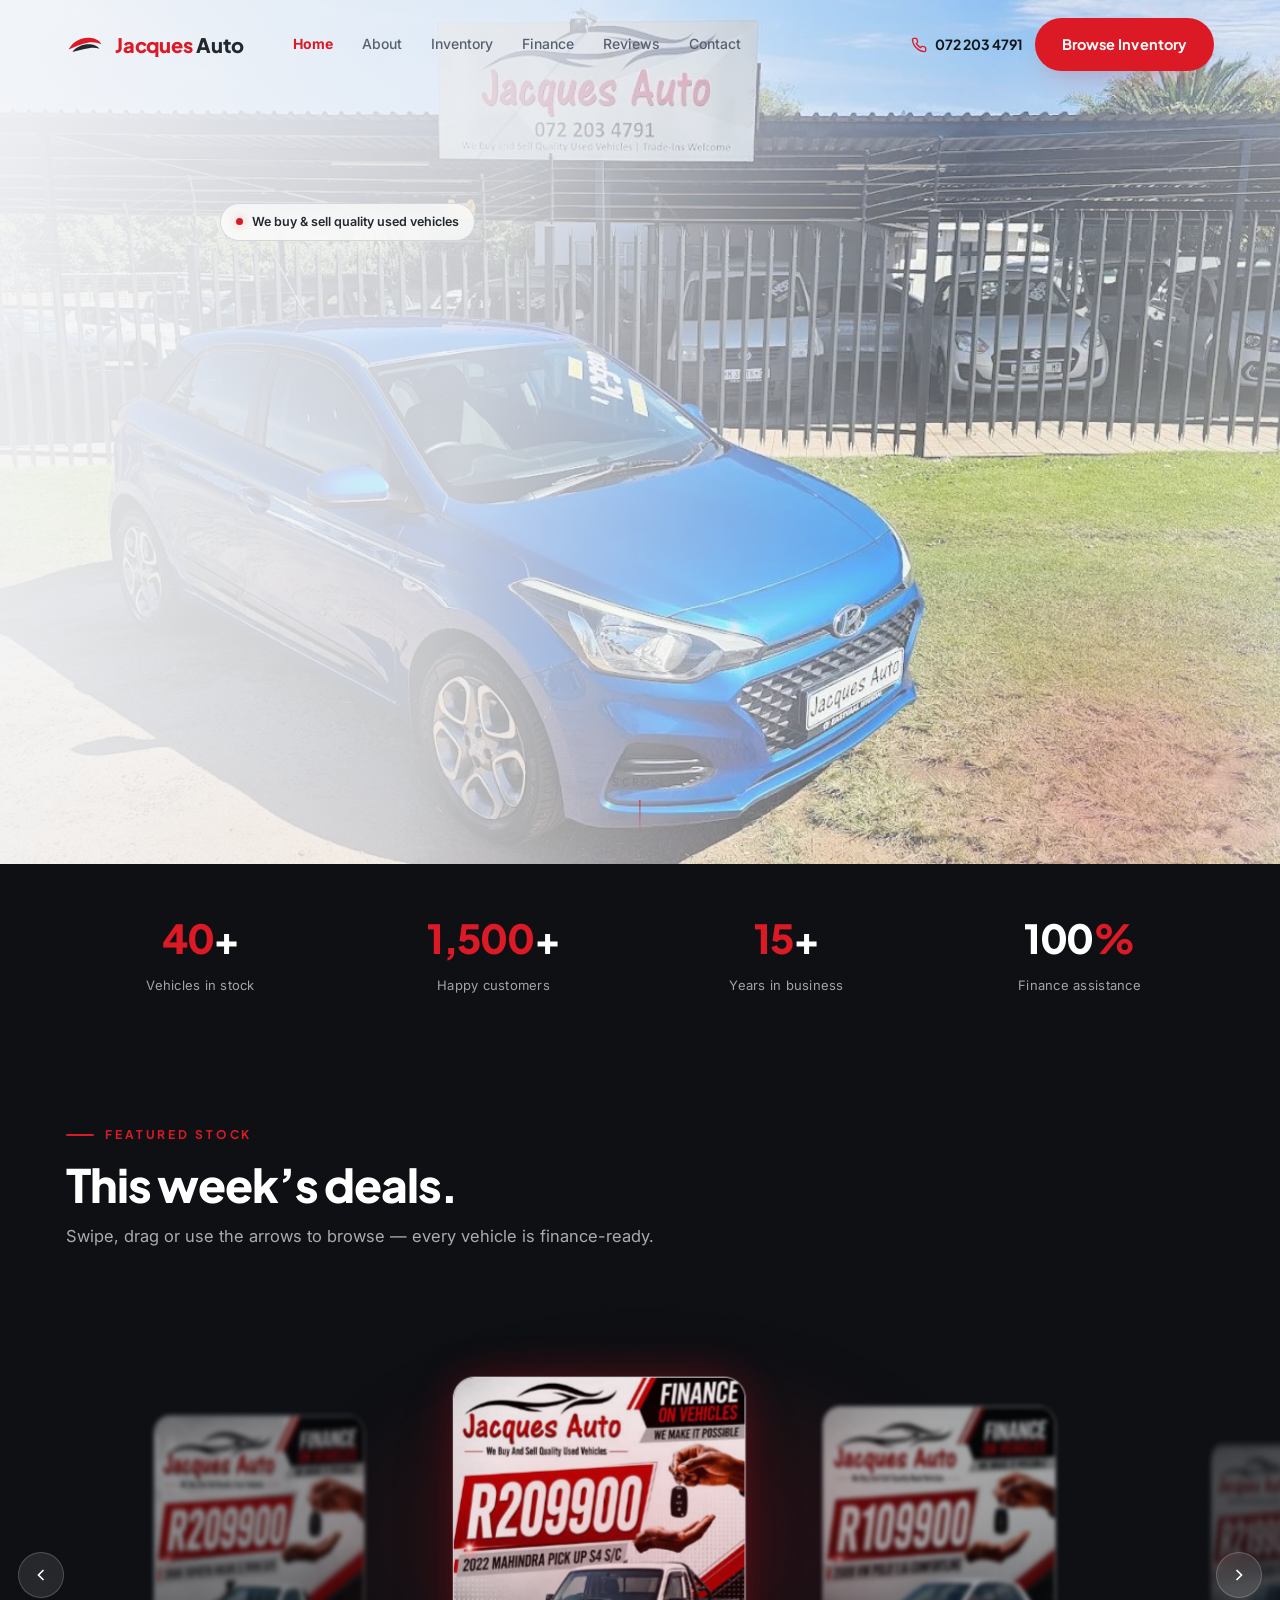
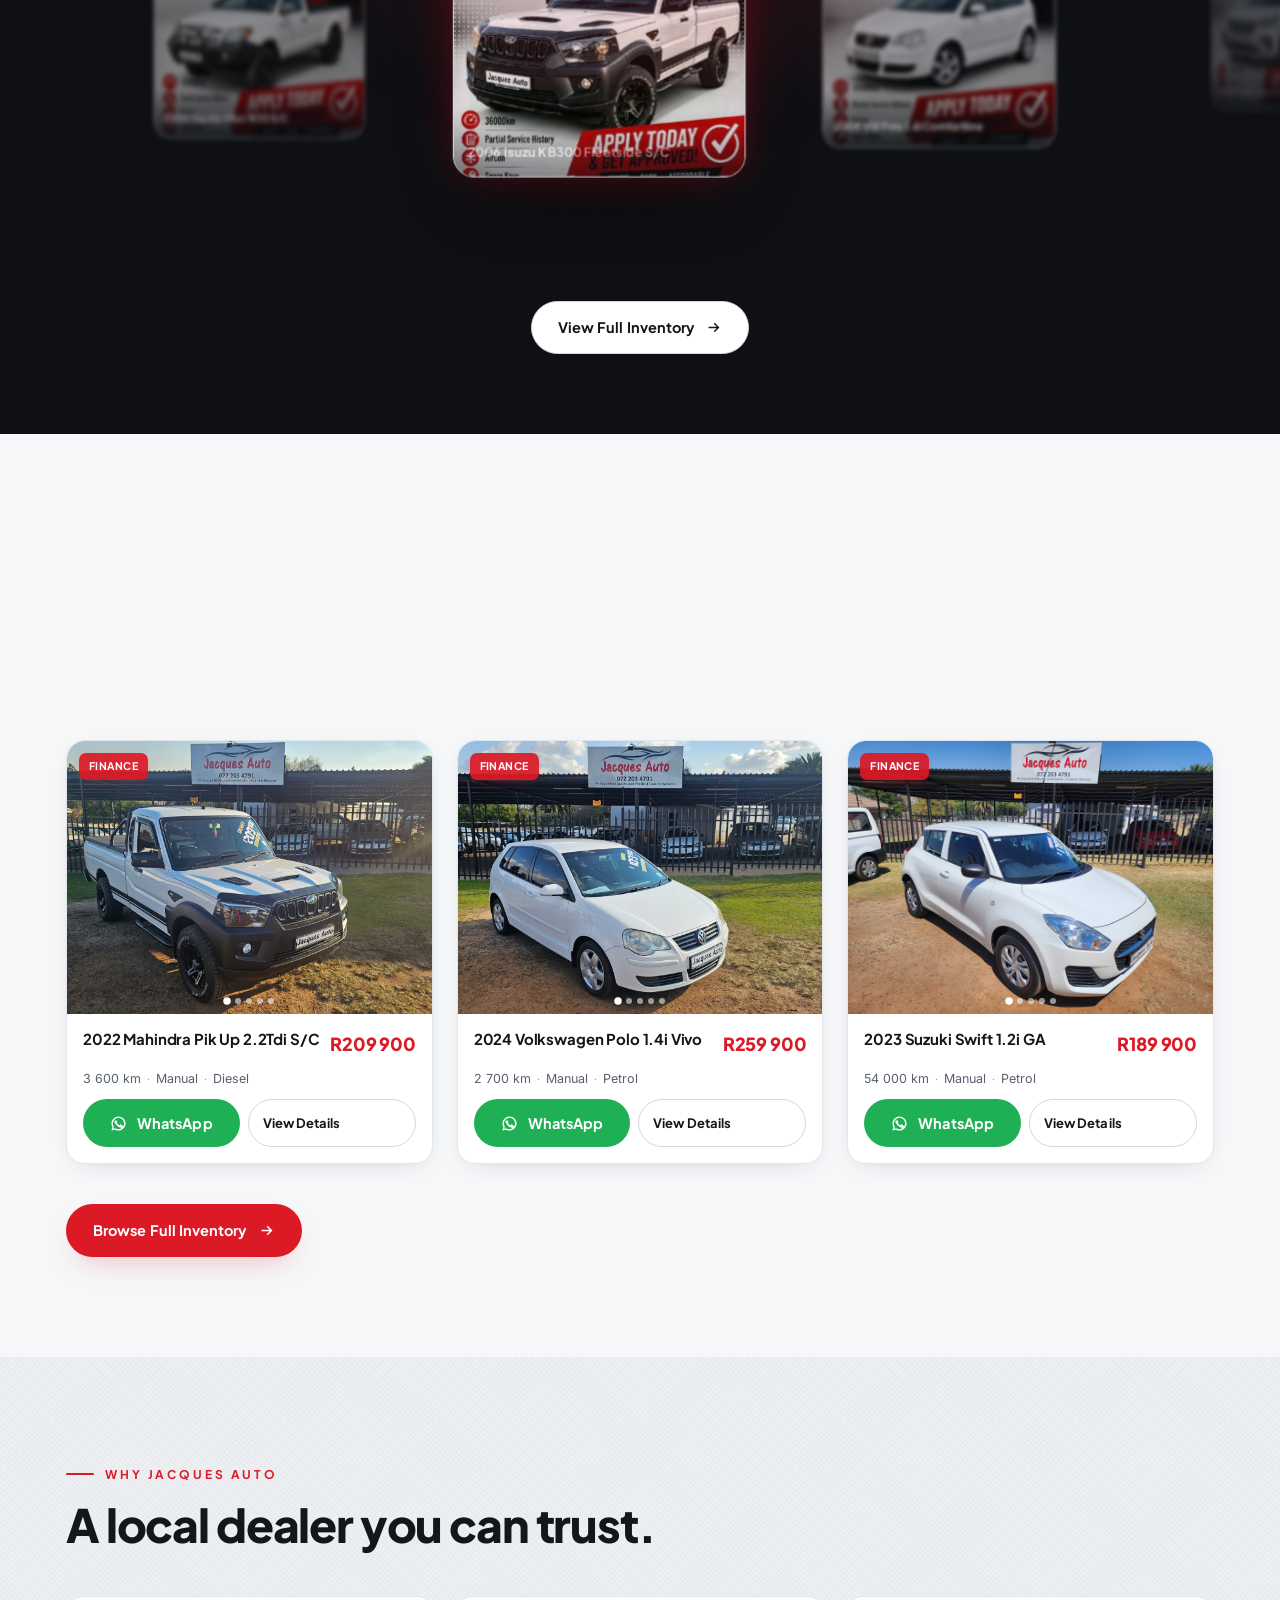
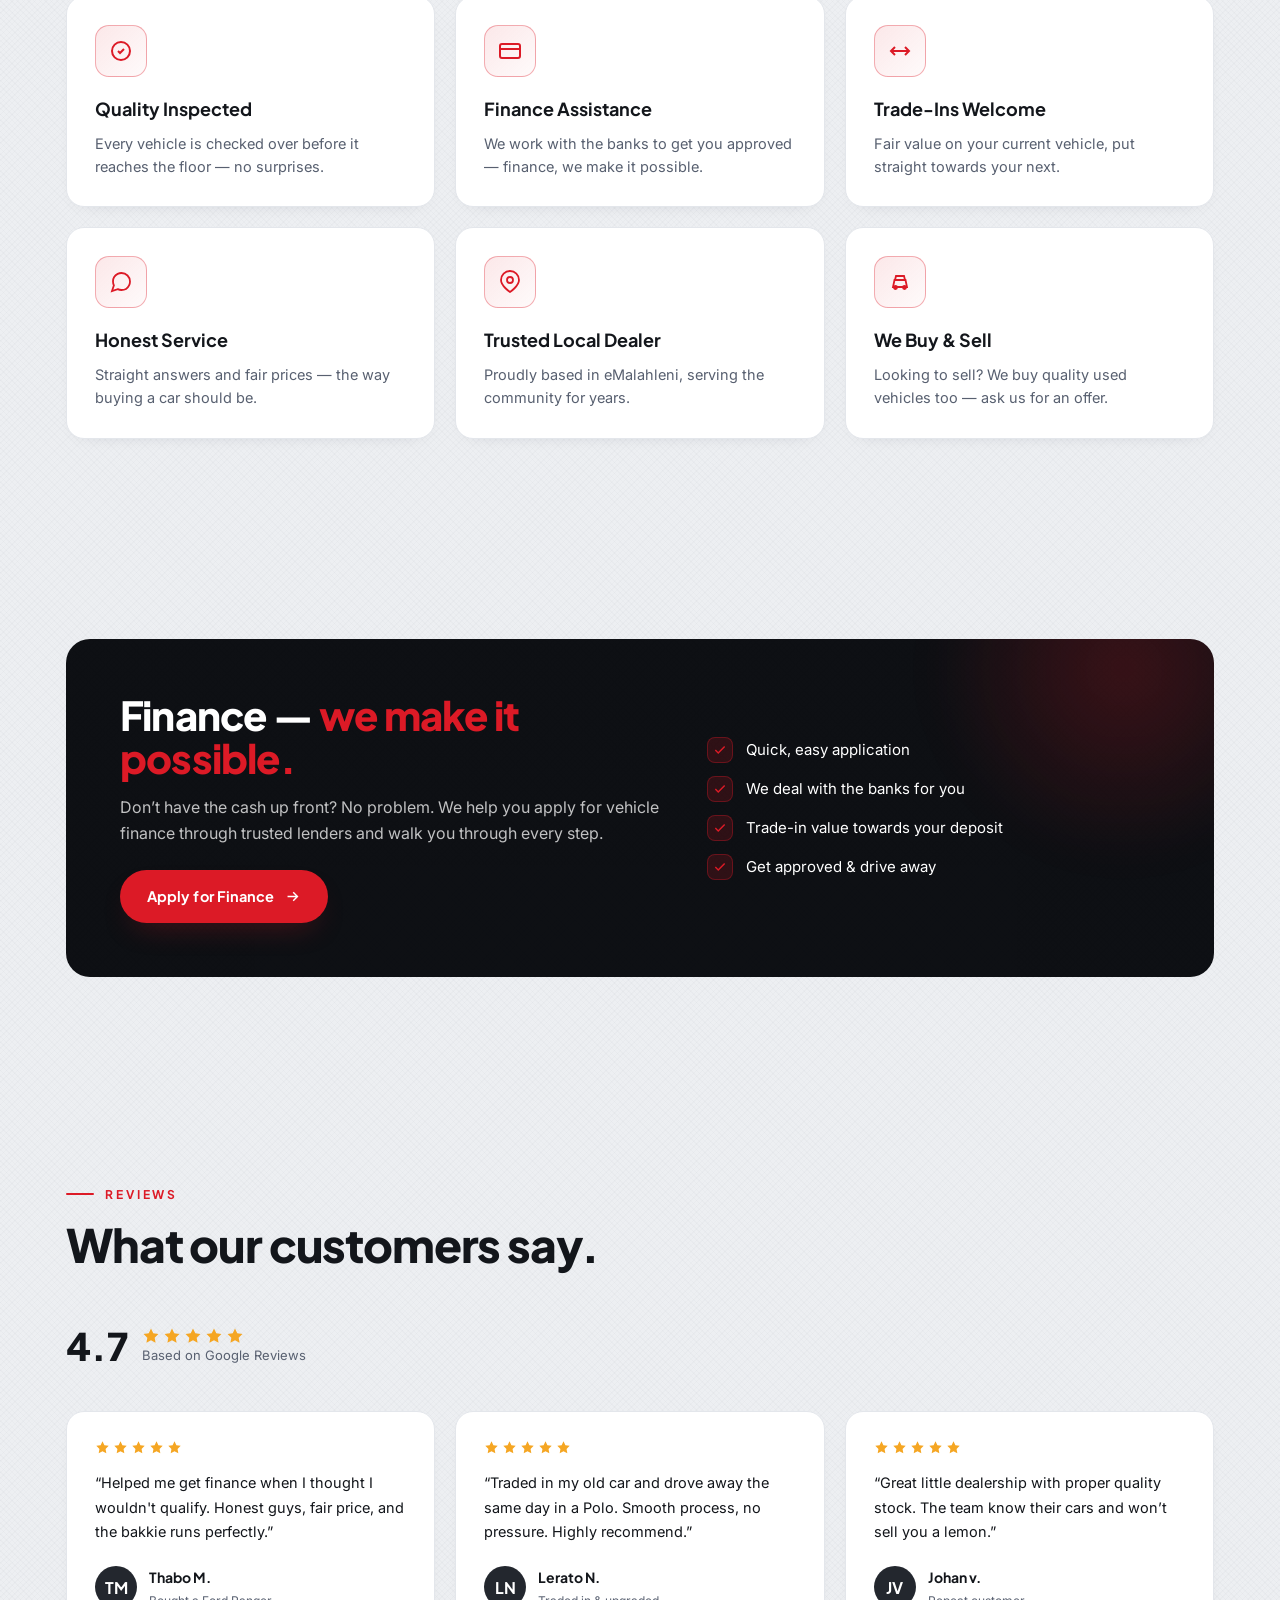
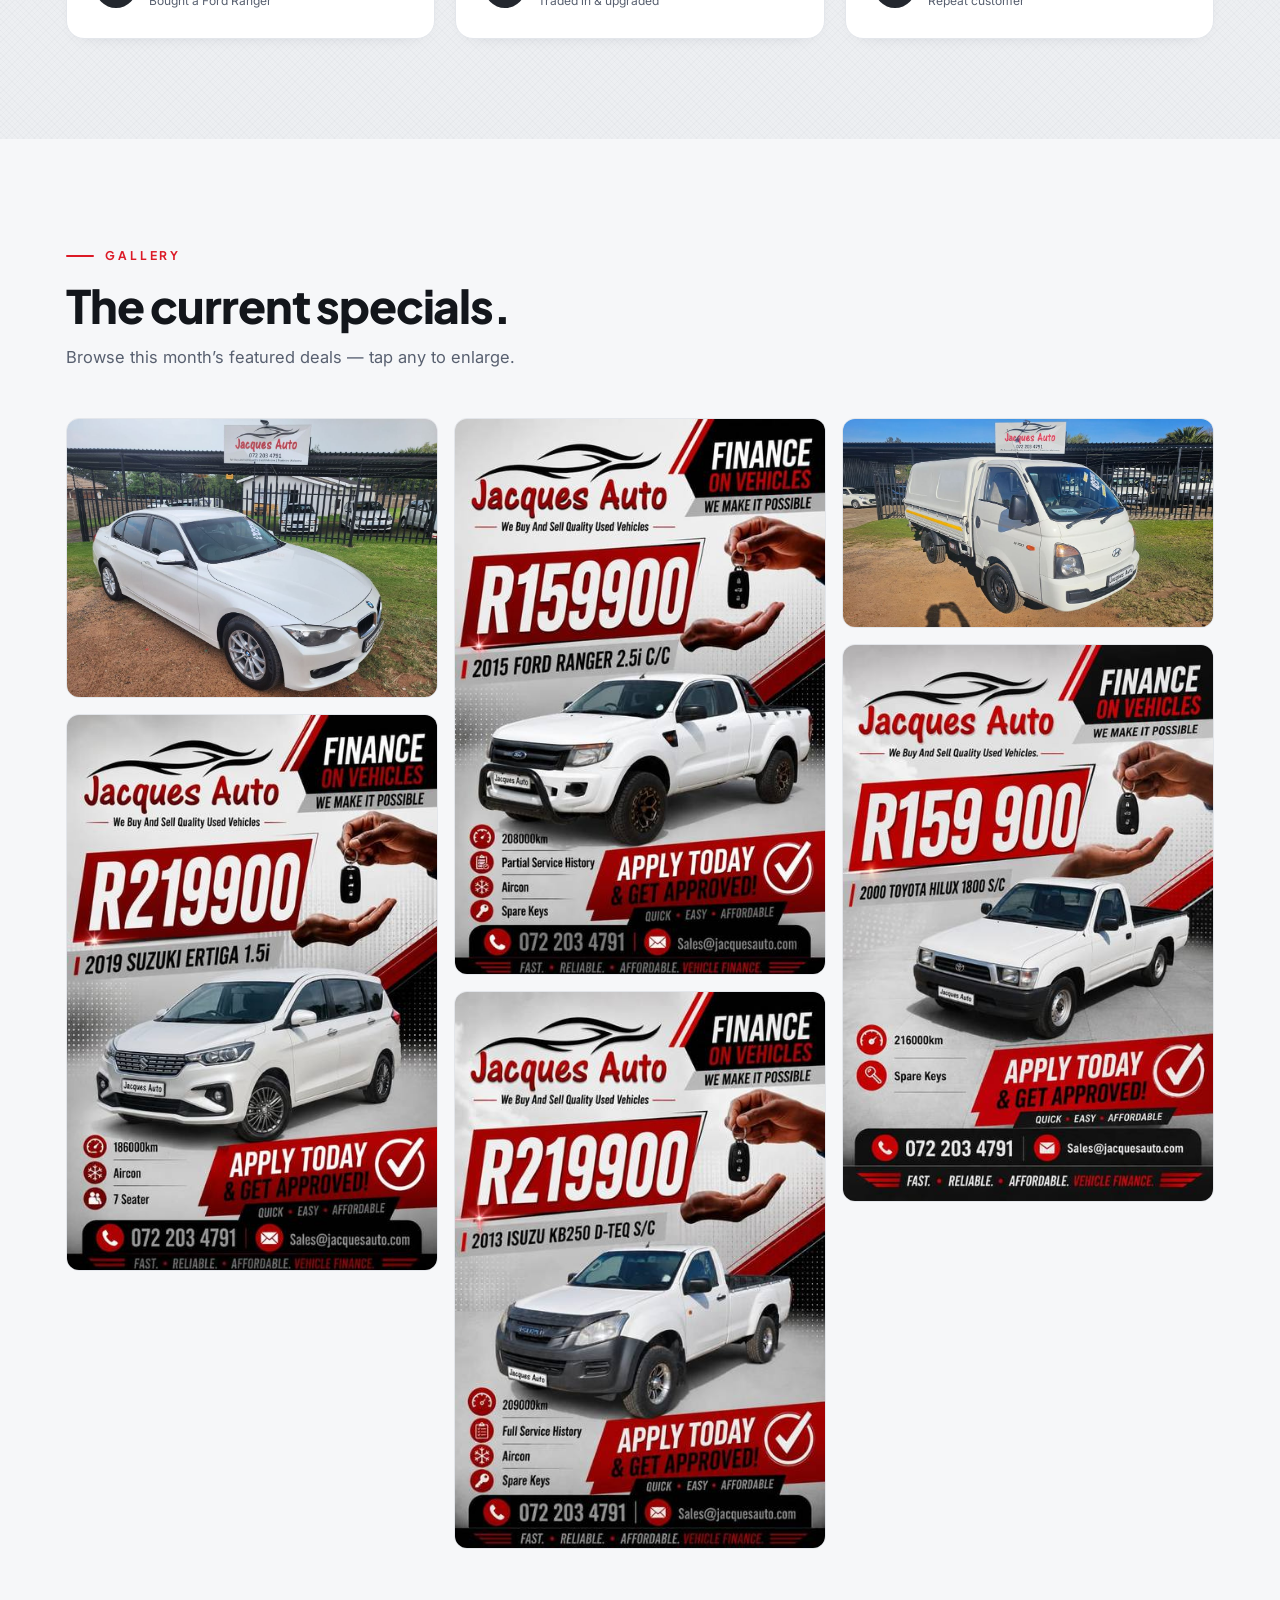
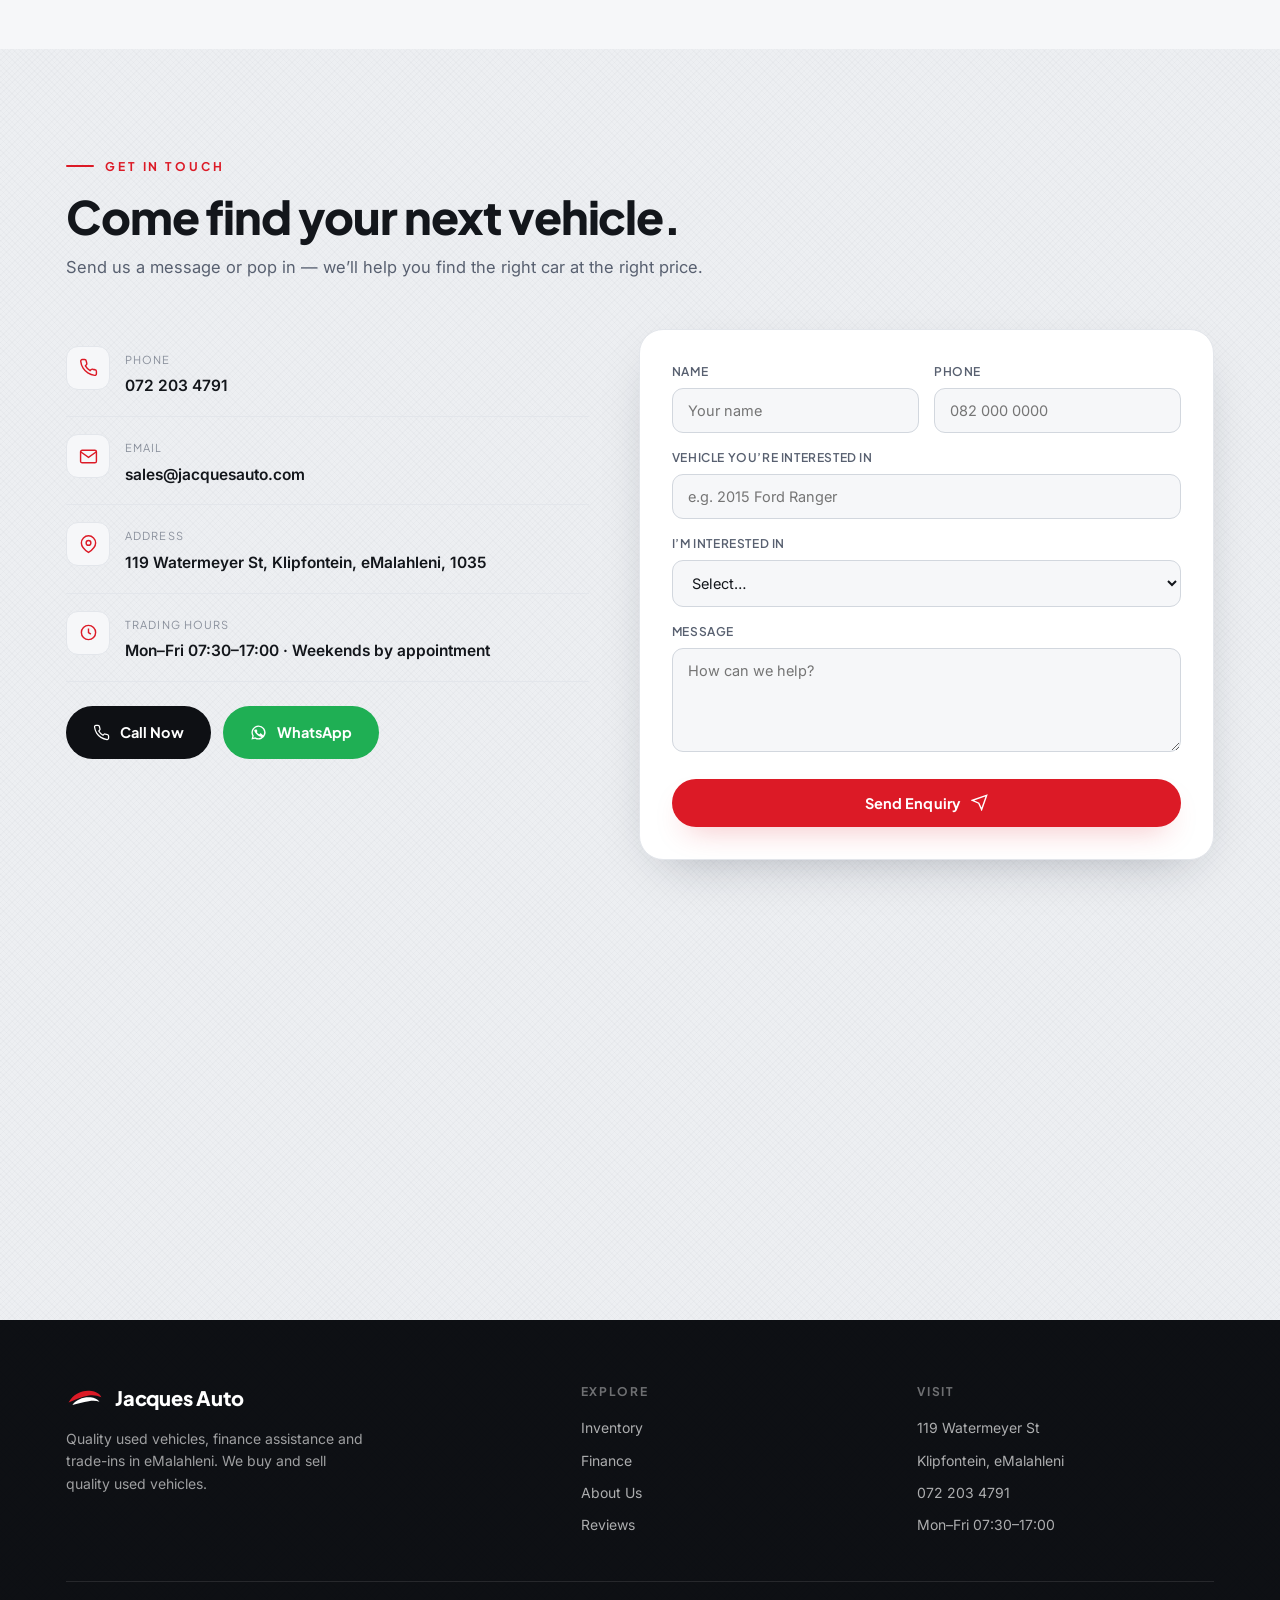
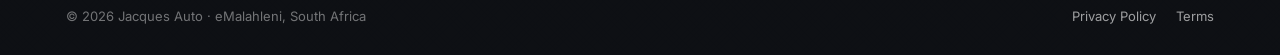
==== commit 7d681c2a: "Three improvements: mobile filter fix, finance wizard, WhatsApp modal PART 1 — Mobile filter bar spa" ====
--- a/index.html
+++ b/index.html
@@ -368,5 +368,6 @@
 <script src="assets/js/main.js" defer></script>
 <script src="assets/js/coverflow.js" defer></script>
 <script src="assets/js/inventory.js" defer></script>
+<script src="assets/js/finance-wizard.js" defer></script>
 </body>
 </html>
--- a/assets/css/main.css
+++ b/assets/css/main.css
@@ -623,3 +623,115 @@
 
 /* ── Filter bar: smooth hide/show on mobile ──────────────── */
 .inv-filters{transition:transform .3s cubic-bezier(.4,0,.2,1)}
+.inv-search-row{display:flex;align-items:center;gap:8px;flex:1 1 200px;min-width:160px}
+.inv-search-row .inv-search-wrap{flex:1}
+.inv-filters-toggle{display:none} /* hidden on desktop, shown via responsive */
+.inv-selects-wrap{display:contents} /* transparent on desktop — children join flex */
+.inv-filter-count{background:var(--red);color:#fff;border-radius:10px;font-size:11px;
+  padding:1px 6px;font-weight:700;margin-left:2px;display:none}
+.inv-filter-count:not(:empty){display:inline-block}
+
+/* ── Finance application wizard ─────────────────────────── */
+.fw-wrap{background:var(--surface);border:1px solid var(--border);border-radius:var(--r-lg);
+  padding:48px;box-shadow:var(--shadow);max-width:820px;margin:0 auto;
+  background-image:var(--carbon)}
+.fw-progress{margin-bottom:44px}
+.fw-progress-track{height:4px;background:var(--border);border-radius:2px;margin-bottom:28px;overflow:hidden}
+.fw-bar{height:100%;background:var(--red);border-radius:2px;transition:width .5s var(--ease)}
+.fw-steps{display:flex;list-style:none;justify-content:space-between;padding:0;position:relative}
+.fw-steps::before{content:'';position:absolute;top:15px;left:0;right:0;height:1px;background:var(--border);z-index:0}
+.fw-step{display:flex;flex-direction:column;align-items:center;gap:7px;flex:1;position:relative;z-index:1}
+.fw-step-num{width:30px;height:30px;border-radius:50%;border:2px solid var(--border);
+  display:flex;align-items:center;justify-content:center;font-family:var(--display);
+  font-size:12px;font-weight:700;background:var(--surface);color:var(--muted);transition:.35s var(--ease)}
+.fw-step-name{font-size:11.5px;font-weight:600;color:var(--muted);letter-spacing:.04em;
+  text-align:center;white-space:nowrap;transition:.35s var(--ease)}
+.fw-step.active .fw-step-num{background:var(--red);border-color:var(--red);color:#fff;
+  box-shadow:0 0 0 4px rgba(220,26,38,.16)}
+.fw-step.active .fw-step-name{color:var(--ink);font-weight:700}
+.fw-step.done .fw-step-num{background:var(--red);border-color:var(--red);color:#fff}
+.fw-step.done .fw-step-name{color:var(--muted)}
+.fw-panel{display:none}
+.fw-panel--active{display:block}
+.fw-heading{font-family:var(--display);font-size:clamp(22px,3vw,28px);font-weight:800;
+  letter-spacing:-.022em;margin-bottom:6px}
+.fw-sub{color:var(--muted);font-size:15px;margin-bottom:32px}
+.fw-grid{display:grid;grid-template-columns:1fr 1fr;gap:20px}
+.fw-field--wide{grid-column:1/-1}
+.fw-field{display:flex;flex-direction:column;gap:6px}
+.fw-label{font-family:var(--display);font-size:13px;font-weight:700;letter-spacing:.02em}
+.fw-req{color:var(--red)}
+.fw-opt{font-weight:400;color:var(--muted);font-size:12px;margin-left:4px}
+.fw-input,.fw-select,.fw-textarea{
+  padding:12px 14px;background:var(--bg-2);border:1.5px solid var(--border-2);
+  border-radius:11px;font-family:var(--body);font-size:14.5px;color:var(--text);
+  outline:none;transition:.22s;width:100%;box-sizing:border-box}
+.fw-input:focus,.fw-select:focus,.fw-textarea:focus{
+  border-color:var(--red);box-shadow:0 0 0 3px rgba(220,26,38,.1);background:#fff}
+.fw-field.has-err .fw-input,.fw-field.has-err .fw-select{
+  border-color:#e01;box-shadow:0 0 0 3px rgba(220,0,30,.1)}
+.fw-textarea{min-height:90px;resize:vertical}
+.fw-select{appearance:none;-webkit-appearance:none;
+  background-image:url("data:image/svg+xml,%3Csvg viewBox='0 0 10 6' fill='none' xmlns='http://www.w3.org/2000/svg'%3E%3Cpath d='M1 1l4 4 4-4' stroke='%23586070' stroke-width='1.5' stroke-linecap='round'/%3E%3C/svg%3E");
+  background-repeat:no-repeat;background-position:right 14px center;background-size:10px;padding-right:36px}
+.fw-actions{display:flex;align-items:center;gap:14px;margin-top:36px;
+  padding-top:28px;border-top:1px solid var(--border)}
+.fw-back{background:transparent;border:1.5px solid var(--border-2);border-radius:12px;
+  padding:11px 20px;font-family:var(--display);font-weight:600;font-size:14px;
+  cursor:pointer;color:var(--muted);transition:.22s;white-space:nowrap}
+.fw-back:hover{border-color:var(--ink);color:var(--ink)}
+.fw-review-card{background:var(--bg-2);border:1px solid var(--border);
+  border-radius:var(--r);padding:0;margin-bottom:24px;overflow:hidden}
+.fw-review-section{padding:22px 24px;border-bottom:1px solid var(--border)}
+.fw-review-section:last-child{border-bottom:none}
+.fw-review-section-head{display:flex;align-items:center;justify-content:space-between;margin-bottom:14px}
+.fw-review-section-title{font-family:var(--display);font-size:12px;font-weight:700;
+  letter-spacing:.07em;text-transform:uppercase;color:var(--muted)}
+.fw-review-edit{background:none;border:none;color:var(--red);font-family:var(--display);
+  font-size:12px;font-weight:700;cursor:pointer;padding:0;text-decoration:underline;
+  text-underline-offset:2px;transition:.2s}
+.fw-review-edit:hover{color:var(--red-2)}
+.fw-review-rows{display:grid;grid-template-columns:1fr 1fr;gap:10px 20px}
+.fw-review-row{display:flex;flex-direction:column;gap:2px}
+.fw-review-key{font-size:11.5px;color:var(--muted);letter-spacing:.03em}
+.fw-review-val{font-size:14px;font-weight:600;color:var(--ink);word-break:break-word}
+.fw-submit{margin-left:auto}
+
+/* ── WhatsApp enquiry modal ──────────────────────────────── */
+.inv-wa-modal{position:fixed;inset:0;z-index:900;display:flex;align-items:center;
+  justify-content:center;padding:20px;background:rgba(14,18,28,.72);
+  backdrop-filter:blur(10px);-webkit-backdrop-filter:blur(10px);
+  opacity:0;pointer-events:none;transition:opacity .25s ease}
+.inv-wa-modal.open{opacity:1;pointer-events:auto}
+.inv-wa-modal-inner{background:var(--surface);border-radius:var(--r-lg);
+  padding:36px;width:100%;max-width:440px;position:relative;
+  transform:translateY(28px) scale(.96);transition:.3s var(--ease);
+  box-shadow:0 32px 80px rgba(0,0,0,.22);background-image:var(--carbon)}
+.inv-wa-modal.open .inv-wa-modal-inner{transform:none}
+.inv-wa-modal-close{position:absolute;top:16px;right:16px;width:34px;height:34px;
+  border-radius:50%;background:var(--bg-2);border:1.5px solid var(--border-2);
+  cursor:pointer;display:grid;place-items:center;font-size:20px;line-height:1;
+  color:var(--muted);transition:.2s}
+.inv-wa-modal-close:hover{background:var(--border-2);color:var(--ink)}
+.inv-wa-modal-header{margin-bottom:20px}
+.inv-wa-modal-icon{margin-bottom:10px}
+.inv-wa-modal-title{font-family:var(--display);font-size:20px;font-weight:800;
+  letter-spacing:-.02em;margin-bottom:4px}
+.inv-wa-vehicle-name{font-size:13px;color:var(--muted);font-weight:600}
+.inv-wa-fields{display:flex;flex-direction:column;gap:14px}
+.inv-wa-field{display:flex;flex-direction:column;gap:5px}
+.inv-wa-label{font-family:var(--display);font-size:13px;font-weight:700}
+.inv-wa-input,.inv-wa-textarea{padding:11px 14px;background:var(--bg-2);
+  border:1.5px solid var(--border-2);border-radius:11px;font-family:var(--body);
+  font-size:14px;color:var(--text);outline:none;transition:.22s;
+  width:100%;box-sizing:border-box}
+.inv-wa-input:focus,.inv-wa-textarea:focus{border-color:#25d366;
+  box-shadow:0 0 0 3px rgba(37,211,102,.14);background:#fff}
+.inv-wa-input.err,.inv-wa-textarea.err{border-color:var(--red)}
+.inv-wa-textarea{min-height:72px;resize:vertical}
+.inv-wa-send{width:100%;margin-top:22px;background:#25d366;border:none;border-radius:14px;
+  padding:14px;font-family:var(--display);font-size:15px;font-weight:700;color:#fff;
+  cursor:pointer;display:flex;align-items:center;justify-content:center;gap:8px;
+  transition:.25s var(--ease)}
+.inv-wa-send:hover{background:#22c55e;transform:translateY(-2px);
+  box-shadow:0 10px 28px rgba(37,211,102,.38)}
--- a/assets/css/responsive.css
+++ b/assets/css/responsive.css
@@ -11,6 +11,7 @@
 @media(max-width:900px){
   .inv-filter-form{gap:8px}
   .inv-select{font-size:13px;padding:9px 28px 9px 11px}
+  #inv-section{padding-top:28px}
   .inv-prev-layout{grid-template-columns:1fr;gap:28px}
   .inv-prev-thumbs{flex-wrap:nowrap}
   .inv-lb-nav{width:40px;height:40px}
@@ -27,9 +28,27 @@
   .wrap{padding:0 18px}
   .inv-grid{grid-template-columns:1fr;gap:18px}
   .inv-teaser-grid{grid-template-columns:1fr;gap:18px}
-  .inv-filter-form{flex-direction:column;align-items:stretch}
-  .inv-search-wrap,.inv-select,.inv-reset{width:100%}
+  #inv-section{padding-top:20px}
   .inv-filters--hidden{transform:translateY(-100%)}
+  /* filter bar: compact search row + collapsible selects */
+  .inv-filter-form{flex-direction:column;gap:0;padding:12px 0}
+  .inv-search-row{width:100%;min-width:0}
+  .inv-filters-toggle{display:flex;align-items:center;gap:6px;padding:10px 14px;
+    background:var(--bg-2);border:1.5px solid var(--border-2);border-radius:11px;
+    font-family:var(--display);font-size:13px;font-weight:600;white-space:nowrap;
+    cursor:pointer;color:var(--muted);transition:.22s;flex-shrink:0}
+  .inv-filters-toggle[aria-expanded="true"]{border-color:var(--red);color:var(--red)}
+  .inv-selects-wrap{display:grid;grid-template-columns:1fr 1fr;gap:8px;
+    max-height:0;overflow:hidden;transition:max-height .35s cubic-bezier(.4,0,.2,1)}
+  .inv-selects-wrap.open{max-height:600px;margin-top:10px}
+  .inv-selects-wrap .inv-select,.inv-selects-wrap .inv-reset{width:100%;box-sizing:border-box}
+  .inv-selects-wrap .inv-reset{grid-column:1/-1}
+  /* wizard */
+  .fw-wrap{padding:32px 24px}
+  .fw-grid{grid-template-columns:1fr}
+  .fw-review-rows{grid-template-columns:1fr}
+  .fw-actions{flex-wrap:wrap}
+  .fw-submit{width:100%;justify-content:center}
   .inv-card-header{flex-direction:column;align-items:flex-start}
   .inv-prev-cta .btn{flex:1 1 100%}
   .inv-prev-close-wrap{padding:0 18px 16px}
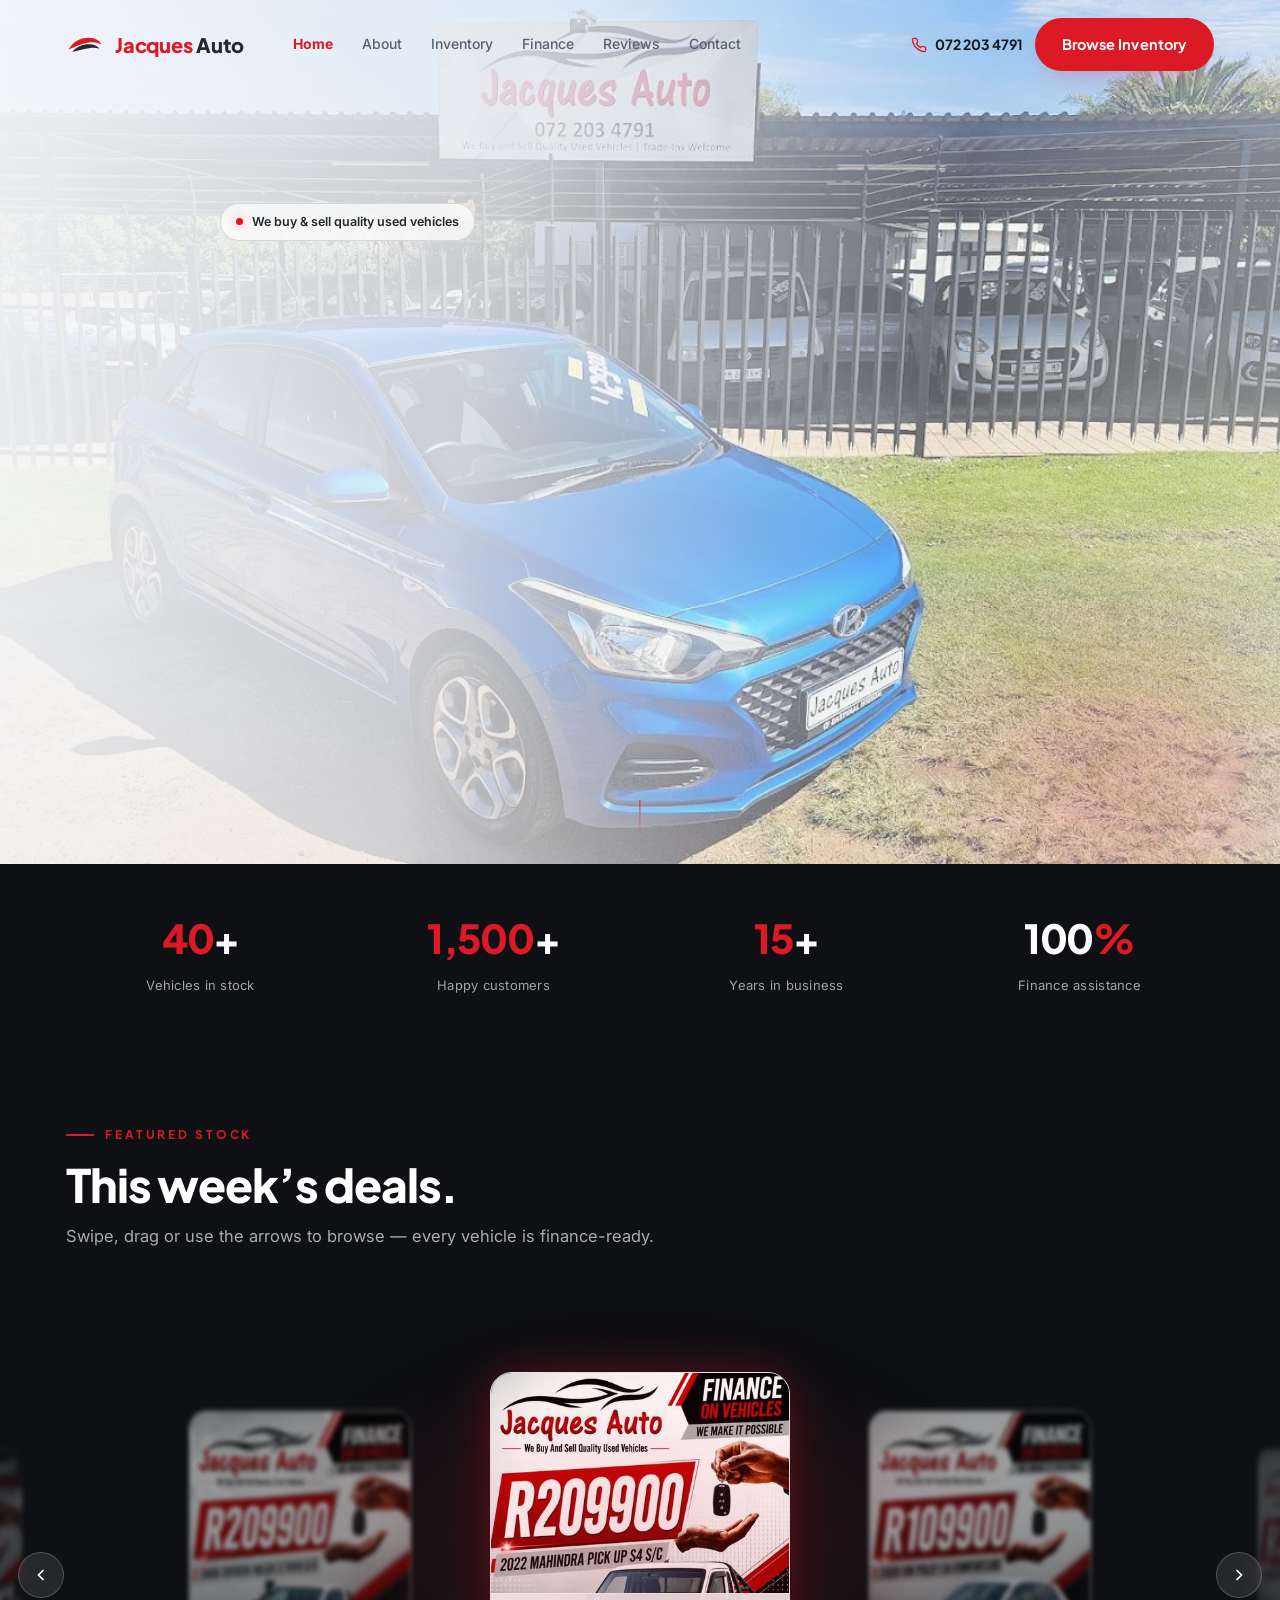
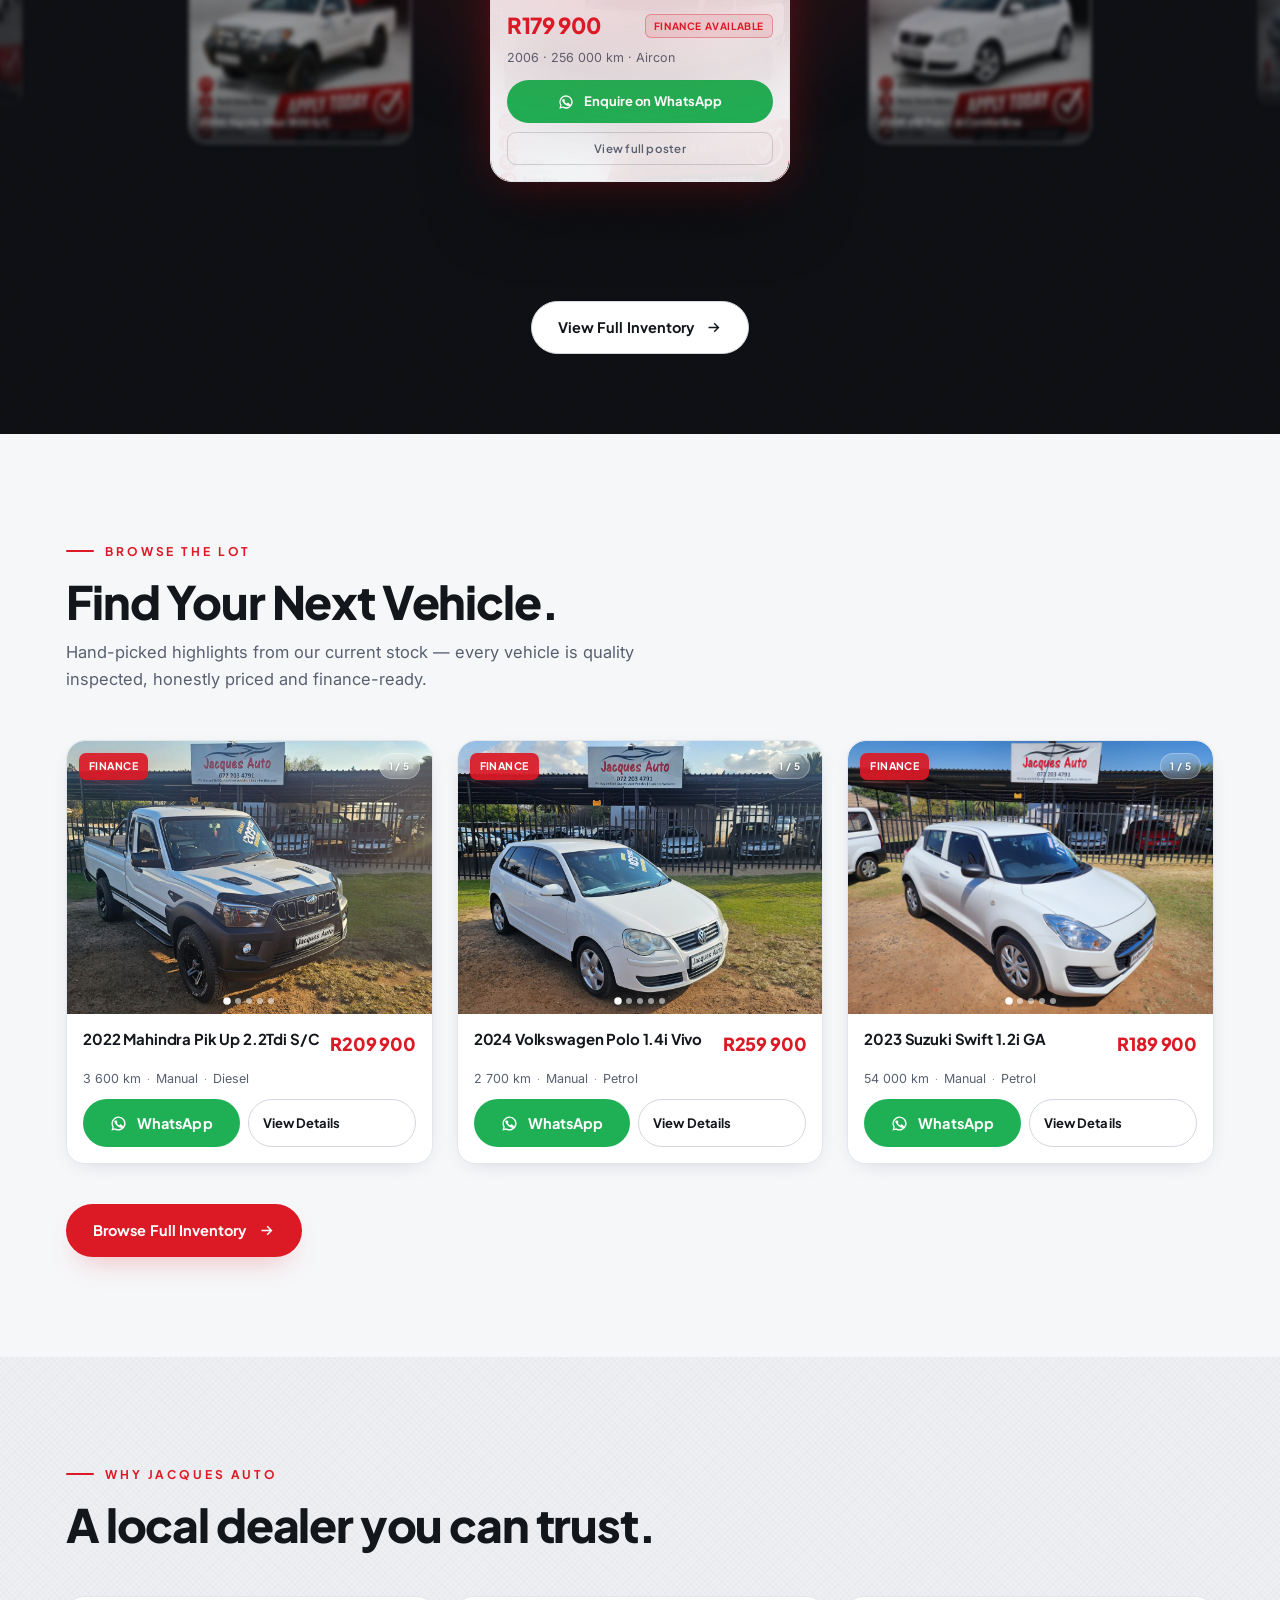
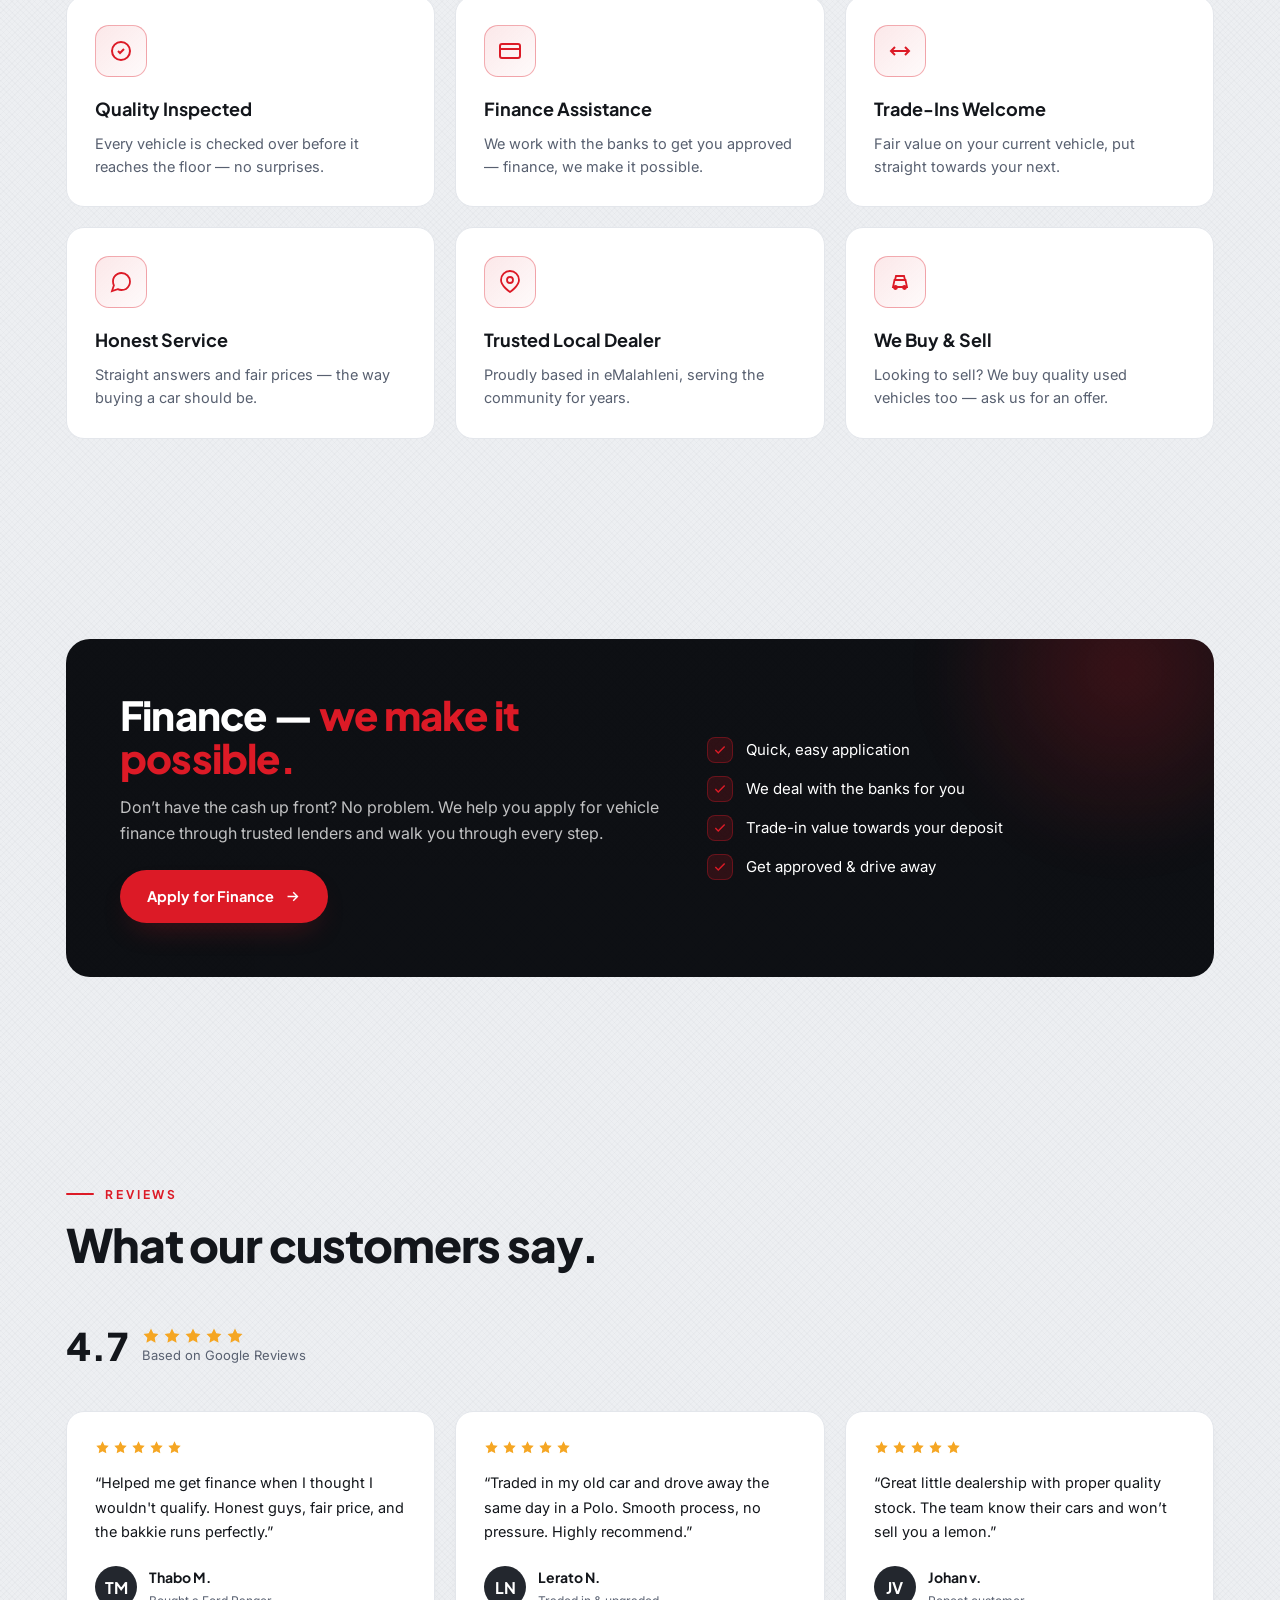
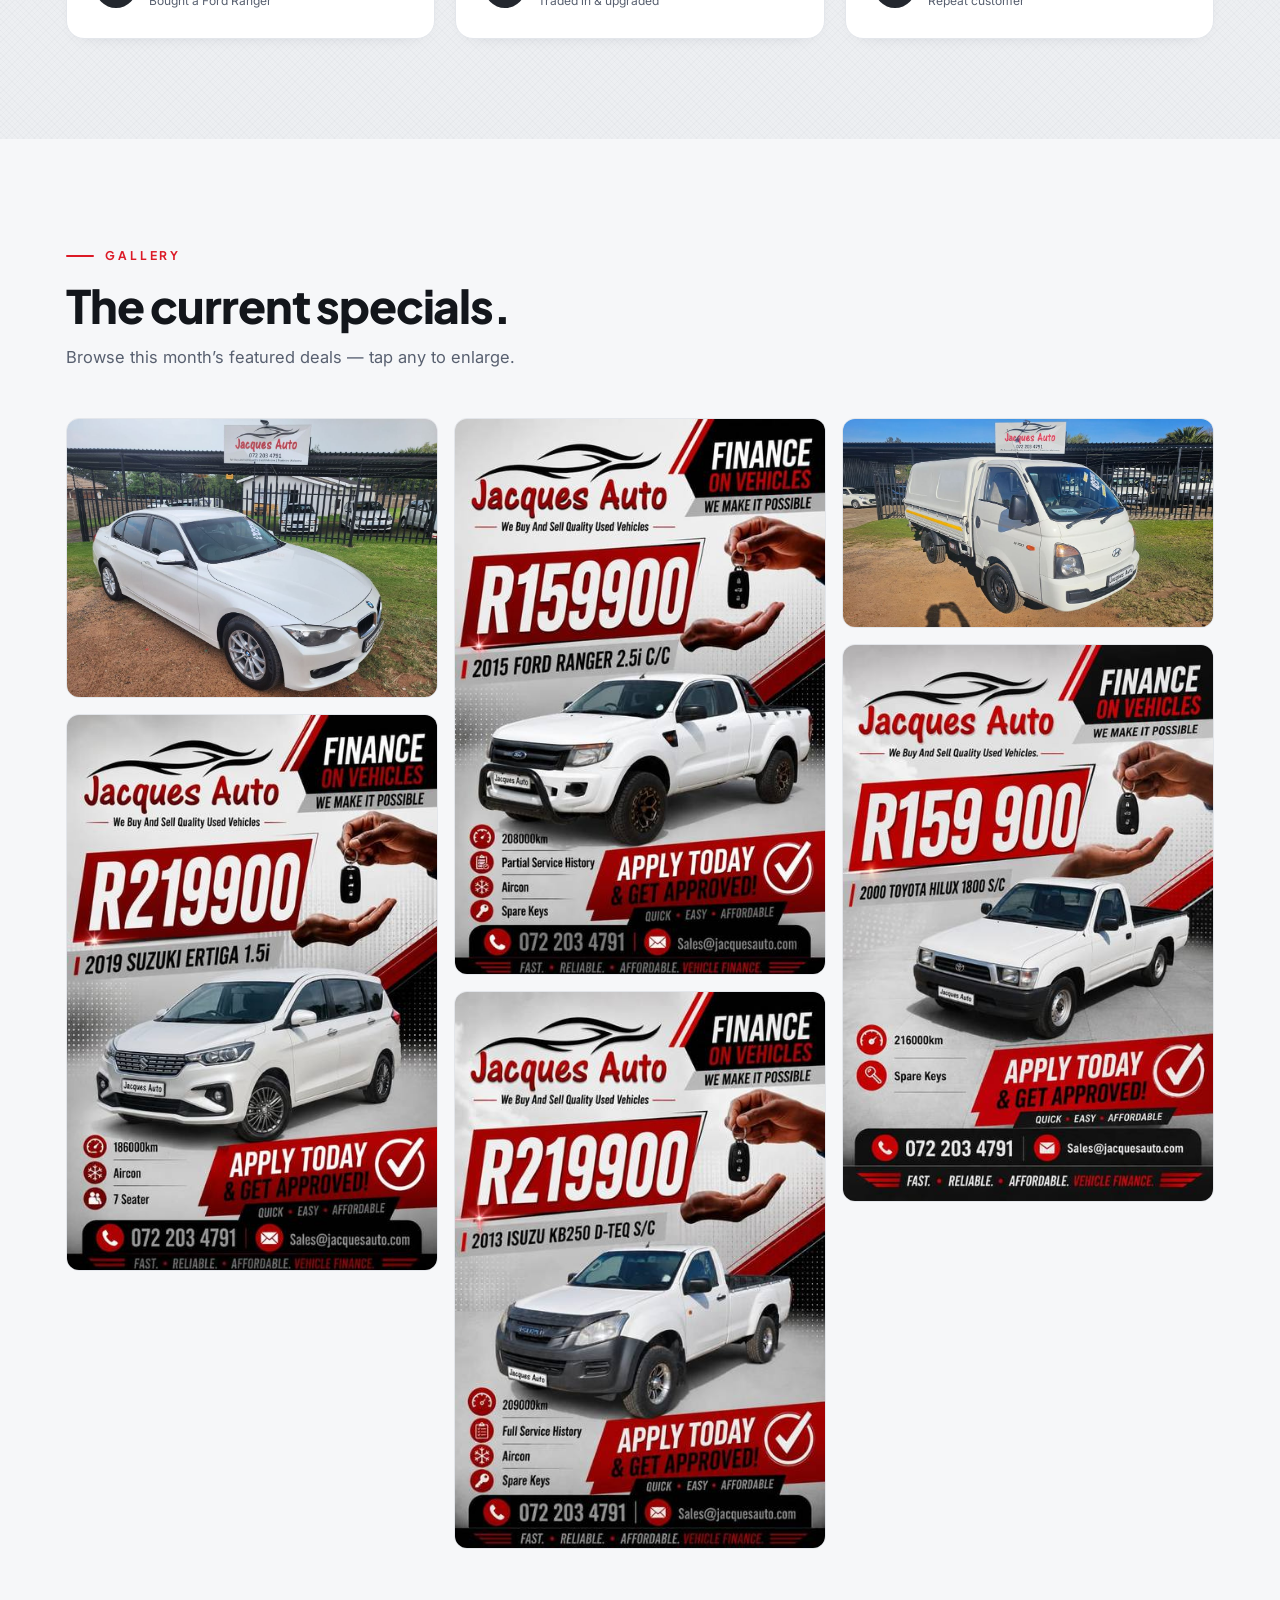
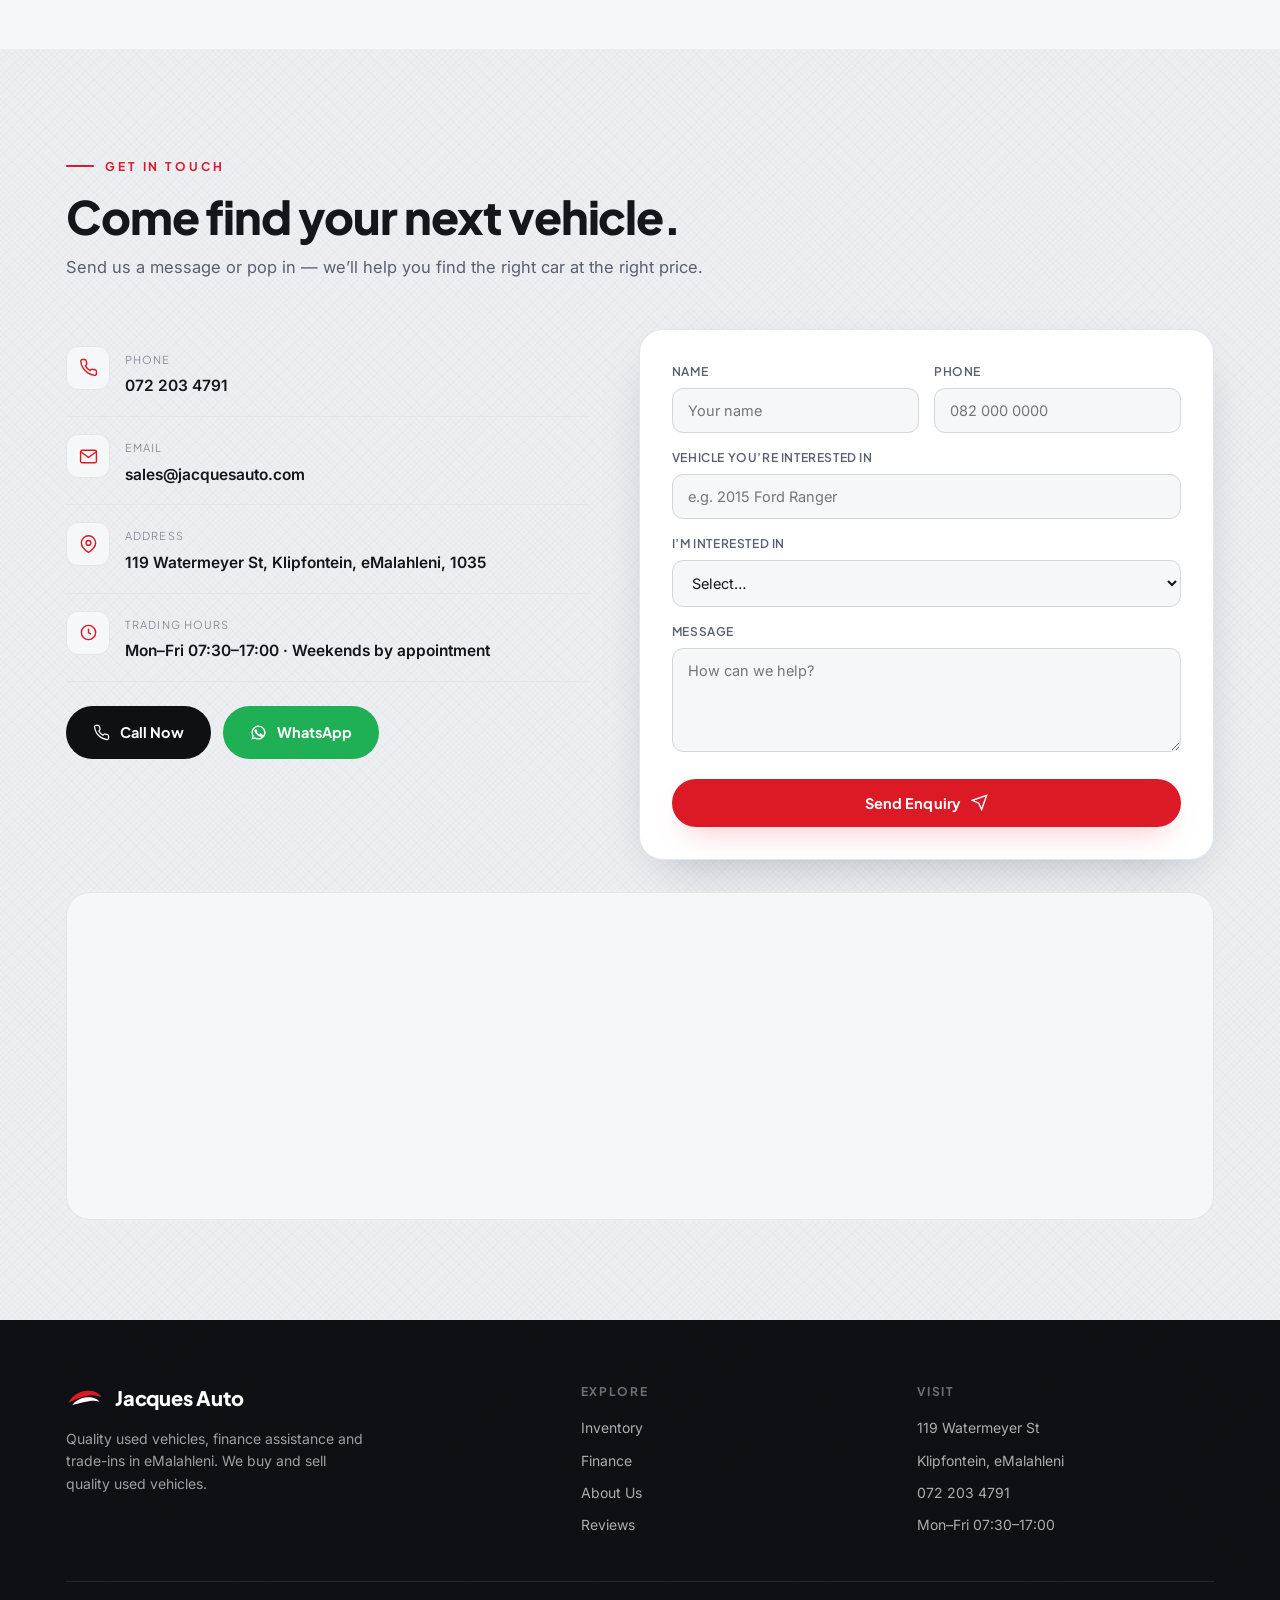
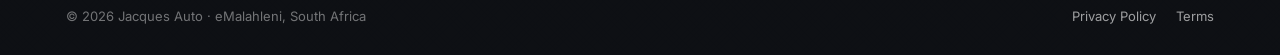
==== commit fa89dab6: "Fix inventory carousel + enhance trust section CAROUSEL FIX - Root bug: translateX(%) is relative to" ====
--- a/index.html
+++ b/index.html
@@ -225,9 +225,9 @@
       <div class="why-card reveal"><div class="why-ic"><svg viewBox="0 0 24 24" fill="none" stroke="currentColor" stroke-width="2" aria-hidden="true"><path d="m9 12 2 2 4-4"/><circle cx="12" cy="12" r="9"/></svg></div><h3>Quality Inspected</h3><p>Every vehicle is checked over before it reaches the floor &mdash; no surprises.</p></div>
       <div class="why-card reveal" data-delay="1"><div class="why-ic"><svg viewBox="0 0 24 24" fill="none" stroke="currentColor" stroke-width="2" aria-hidden="true"><rect x="2" y="5" width="20" height="14" rx="2"/><path d="M2 10h20"/></svg></div><h3>Finance Assistance</h3><p>We work with the banks to get you approved &mdash; finance, we make it possible.</p></div>
       <div class="why-card reveal" data-delay="2"><div class="why-ic"><svg viewBox="0 0 24 24" fill="none" stroke="currentColor" stroke-width="2" aria-hidden="true"><path d="M7 16l-4-4 4-4M3 12h13M17 8l4 4-4 4M21 12H8"/></svg></div><h3>Trade-Ins Welcome</h3><p>Fair value on your current vehicle, put straight towards your next.</p></div>
-      <div class="why-card reveal"><div class="why-ic"><svg viewBox="0 0 24 24" fill="none" stroke="currentColor" stroke-width="1.8" aria-hidden="true"><path d="M21 11.5a8.4 8.4 0 0 1-.9 3.8 8.5 8.5 0 0 1-7.6 4.7 8.4 8.4 0 0 1-3.8-.9L3 21l1.9-5.7a8.4 8.4 0 0 1-.9-3.8A8.5 8.5 0 0 1 8.7 3.9 8.4 8.4 0 0 1 12.5 3 8.5 8.5 0 0 1 21 11.5z"/></svg></div><h3>Honest Service</h3><p>Straight answers and fair prices &mdash; the way buying a car should be.</p></div>
-      <div class="why-card reveal" data-delay="1"><div class="why-ic"><svg viewBox="0 0 24 24" fill="none" stroke="currentColor" stroke-width="1.8" aria-hidden="true"><path d="M21 10c0 6-9 12-9 12s-9-6-9-12a9 9 0 0 1 18 0z"/><circle cx="12" cy="10" r="3"/></svg></div><h3>Trusted Local Dealer</h3><p>Proudly based in eMalahleni, serving the community for years.</p></div>
-      <div class="why-card reveal" data-delay="2"><div class="why-ic"><svg viewBox="0 0 24 24" fill="none" stroke="currentColor" stroke-width="1.8" aria-hidden="true"><path d="M5 17h14l-1.5-7h-11zM7 10l1-4h8l1 4"/><circle cx="7.5" cy="17.5" r="1.5"/><circle cx="16.5" cy="17.5" r="1.5"/></svg></div><h3>We Buy &amp; Sell</h3><p>Looking to sell? We buy quality used vehicles too &mdash; ask us for an offer.</p></div>
+      <div class="why-card reveal" data-delay="3"><div class="why-ic"><svg viewBox="0 0 24 24" fill="none" stroke="currentColor" stroke-width="1.8" aria-hidden="true"><path d="M21 11.5a8.4 8.4 0 0 1-.9 3.8 8.5 8.5 0 0 1-7.6 4.7 8.4 8.4 0 0 1-3.8-.9L3 21l1.9-5.7a8.4 8.4 0 0 1-.9-3.8A8.5 8.5 0 0 1 8.7 3.9 8.4 8.4 0 0 1 12.5 3 8.5 8.5 0 0 1 21 11.5z"/></svg></div><h3>Honest Service</h3><p>Straight answers and fair prices &mdash; the way buying a car should be.</p></div>
+      <div class="why-card reveal" data-delay="4"><div class="why-ic"><svg viewBox="0 0 24 24" fill="none" stroke="currentColor" stroke-width="1.8" aria-hidden="true"><path d="M21 10c0 6-9 12-9 12s-9-6-9-12a9 9 0 0 1 18 0z"/><circle cx="12" cy="10" r="3"/></svg></div><h3>Trusted Local Dealer</h3><p>Proudly based in eMalahleni, serving the community for years.</p></div>
+      <div class="why-card reveal" data-delay="5"><div class="why-ic"><svg viewBox="0 0 24 24" fill="none" stroke="currentColor" stroke-width="1.8" aria-hidden="true"><path d="M5 17h14l-1.5-7h-11zM7 10l1-4h8l1 4"/><circle cx="7.5" cy="17.5" r="1.5"/><circle cx="16.5" cy="17.5" r="1.5"/></svg></div><h3>We Buy &amp; Sell</h3><p>Looking to sell? We buy quality used vehicles too &mdash; ask us for an offer.</p></div>
     </div>
   </div>
 </section>
--- a/assets/css/main.css
+++ b/assets/css/main.css
@@ -313,13 +313,30 @@
    WHY US
    ========================================================= */
 .why-grid{display:grid;grid-template-columns:repeat(3,1fr);gap:20px}
-.why-card{background:var(--surface);border:1px solid var(--border);border-radius:var(--r);padding:28px;transition:.4s var(--ease);
+.why-card{background:var(--surface);border:1px solid var(--border);border-radius:var(--r);padding:28px;
+  transition:opacity .35s ease,transform .4s var(--ease),border-color .4s var(--ease),box-shadow .4s var(--ease);
+  position:relative;overflow:hidden;cursor:default}
+/* cursor spotlight pseudo-element */
+.why-card::before{content:'';position:absolute;inset:0;pointer-events:none;z-index:0;
+  background:radial-gradient(200px circle at var(--mx,50%) var(--my,50%),rgba(220,26,38,.07),transparent 70%);
+  opacity:0;transition:opacity .4s ease}
+.why-card:hover::before{opacity:1}
+/* ensure card content sits above the spotlight */
+.why-card>*{position:relative;z-index:1}
   box-shadow:0 6px 20px -16px rgba(20,28,45,.3);position:relative;overflow:hidden}
-.why-card:hover{transform:translateY(-5px);border-color:var(--red-soft);box-shadow:0 0 0 1px var(--red-soft),var(--shadow-lg)}
+.why-card:hover{transform:translateY(-6px);border-color:var(--red-soft);
+  box-shadow:0 0 0 1px var(--red-soft),0 20px 60px -20px rgba(220,26,38,.22),var(--shadow-lg)}
+/* connected-cards: dim siblings when one is hovered */
+.why-grid.has-hover .why-card{opacity:.55;transform:translateY(0)}
+.why-grid.has-hover .why-card:hover{opacity:1;transform:translateY(-6px);
+  border-color:var(--red-soft);
+  box-shadow:0 0 0 1px var(--red-soft),0 20px 60px -20px rgba(220,26,38,.22),var(--shadow-lg)}
 .why-ic{width:52px;height:52px;border-radius:14px;display:grid;place-items:center;margin-bottom:18px;
   background:linear-gradient(135deg,rgba(220,26,38,.1),rgba(220,26,38,.02));border:1px solid var(--red-soft);transition:.4s}
-.why-card:hover .why-ic{box-shadow:0 0 22px -7px var(--red-glow)}
-.why-ic svg{width:24px;height:24px;color:var(--red)}
+.why-card:hover .why-ic{box-shadow:0 0 28px -6px var(--red-glow);transform:scale(1.08)}
+.why-ic{transition:transform .4s var(--ease),box-shadow .4s var(--ease)}
+.why-ic svg{width:24px;height:24px;color:var(--red);
+  animation:why-pulse 6s ease-in-out infinite;transition:transform .3s ease}
 .why-card h3{font-size:18px;font-weight:700;margin-bottom:8px}
 .why-card p{color:var(--muted);font-size:14.5px}
 
@@ -506,6 +523,17 @@
   background:rgba(220,26,38,.92);color:#fff;font-family:var(--display);
   font-size:10.5px;font-weight:700;letter-spacing:.04em;text-transform:uppercase;
   padding:5px 10px;border-radius:7px;box-shadow:0 4px 12px -4px var(--red-soft)}
+.inv-counter{position:absolute;top:12px;right:12px;z-index:4;
+  background:rgba(255,255,255,.18);backdrop-filter:blur(8px);-webkit-backdrop-filter:blur(8px);
+  border:1px solid rgba(255,255,255,.28);color:#fff;font-family:var(--display);
+  font-size:10px;font-weight:700;letter-spacing:.04em;
+  padding:4px 9px;border-radius:20px;transition:opacity .2s ease;
+  text-shadow:0 1px 3px rgba(0,0,0,.4)}
+
+/* ── Card scroll-reveal ──────────────────────────────────── */
+.inv-reveal{opacity:0;transform:translateY(22px);
+  transition:opacity .55s var(--ease),transform .55s var(--ease)}
+.inv-reveal.in{opacity:1;transform:none}
 
 /* ── Card body ───────────────────────────────────────────── */
 .inv-card-body{padding:16px;display:flex;flex-direction:column;flex:1;gap:10px}
--- a/assets/css/animations.css
+++ b/assets/css/animations.css
@@ -8,6 +8,19 @@
 [data-delay="2"]{transition-delay:.16s}
 [data-delay="3"]{transition-delay:.24s}
 [data-delay="4"]{transition-delay:.32s}
+[data-delay="5"]{transition-delay:.40s}
+
+/* Why / trust cards: gentle icon pulse with staggered timing */
+@keyframes why-pulse{
+  0%,100%{transform:scale(1)}
+  4%{transform:scale(1.18) rotate(5deg)}
+  8%{transform:scale(1)}
+}
+.why-card:nth-child(2) .why-ic svg{animation-delay:.9s}
+.why-card:nth-child(3) .why-ic svg{animation-delay:1.8s}
+.why-card:nth-child(4) .why-ic svg{animation-delay:2.7s}
+.why-card:nth-child(5) .why-ic svg{animation-delay:3.6s}
+.why-card:nth-child(6) .why-ic svg{animation-delay:4.5s}
 
 @keyframes sd{
   0%{transform:scaleY(0);transform-origin:top}
@@ -34,6 +47,7 @@
 /* respect user motion preference everywhere */
 @media(prefers-reduced-motion:reduce){
   *{animation:none!important;transition-duration:.01ms!important}
+  .why-ic svg{animation:none!important}
   .reveal{opacity:1;transform:none}
   html{scroll-behavior:auto}
   .hero h1 .word,.hero-rest{opacity:1!important;transform:none!important}
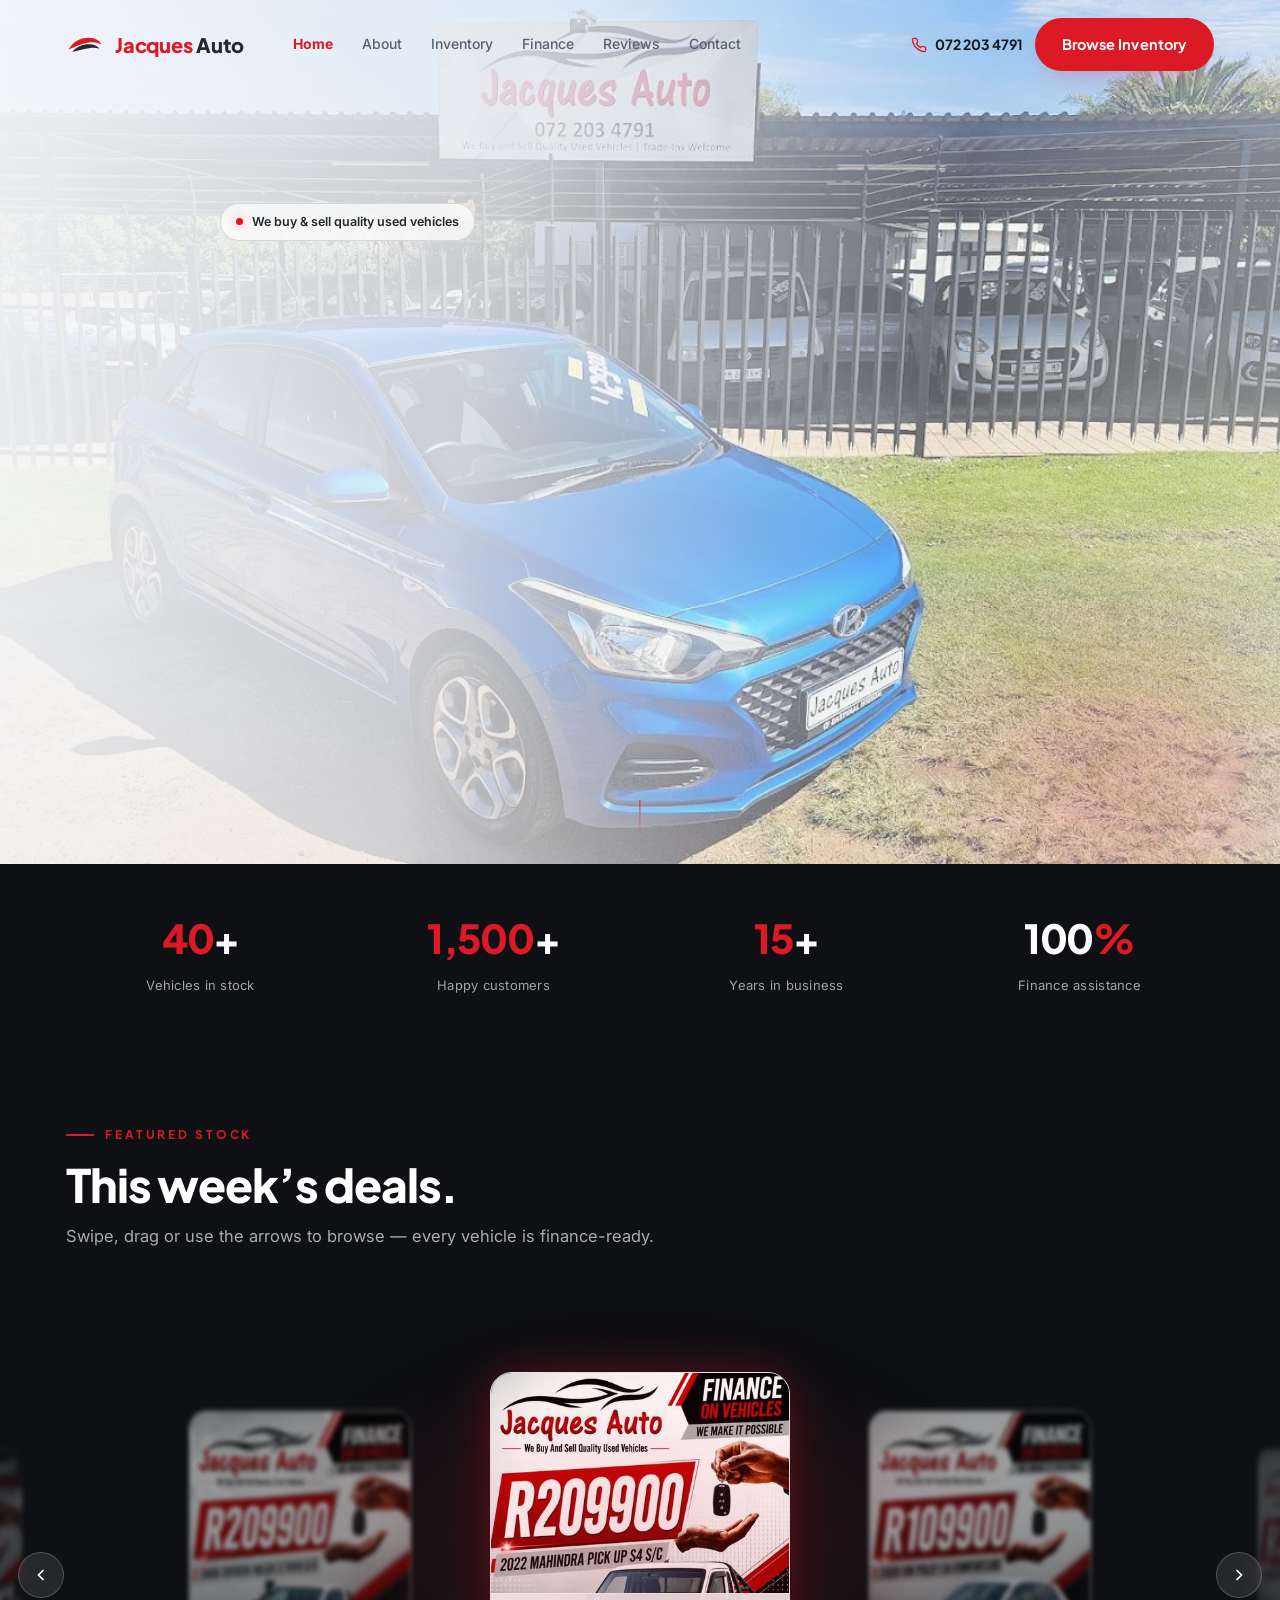
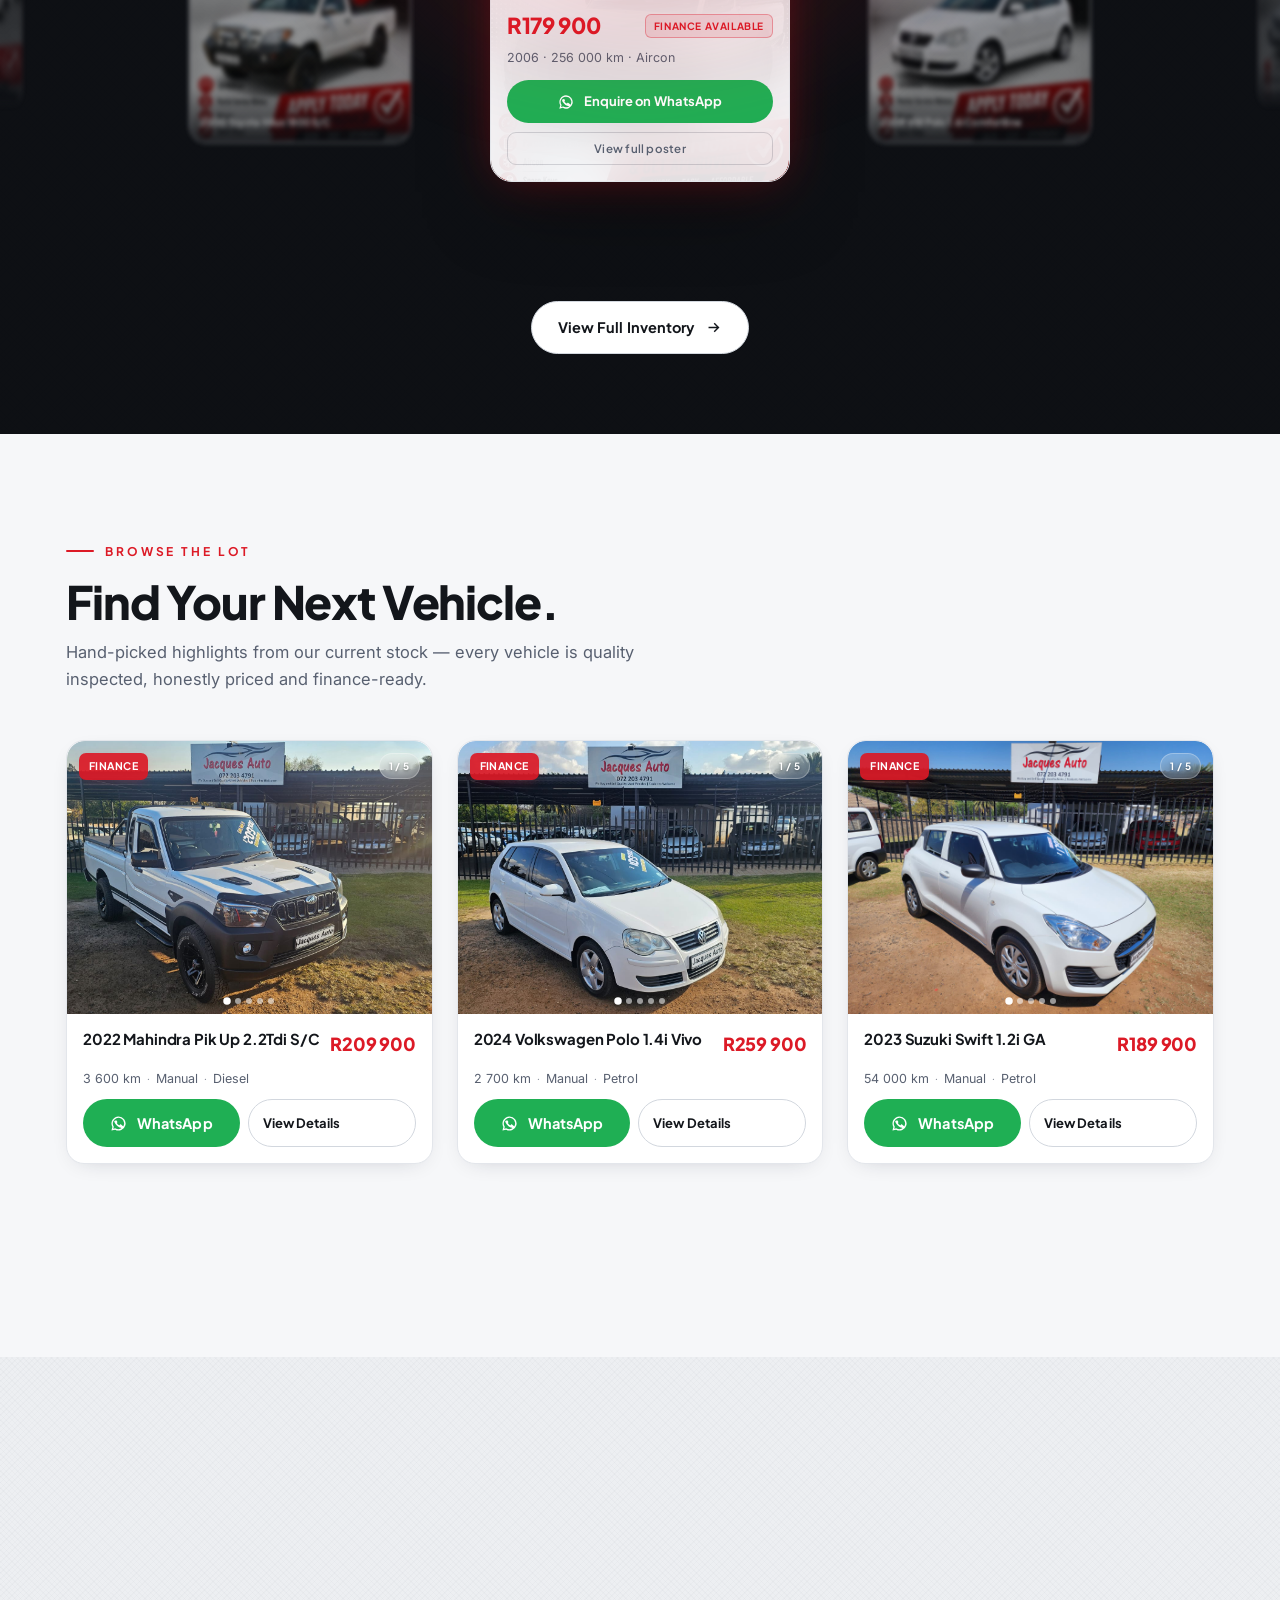
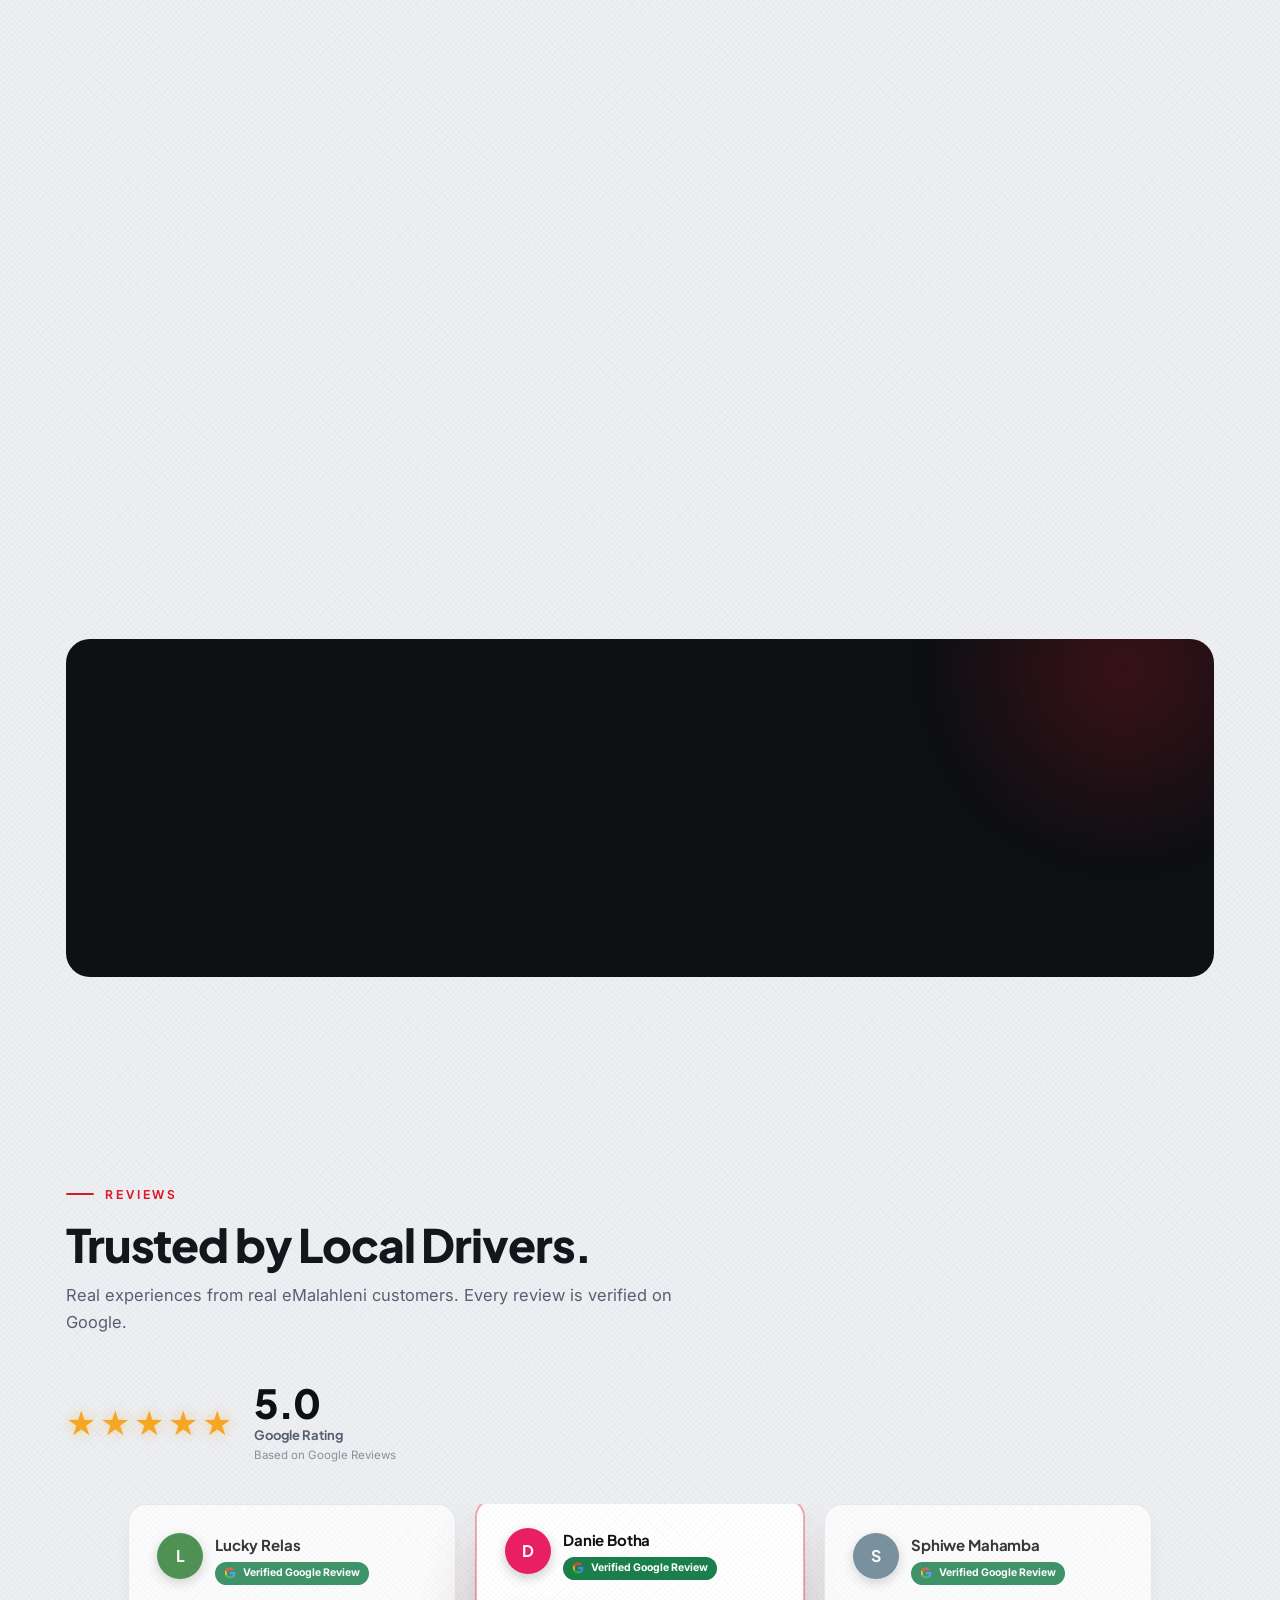
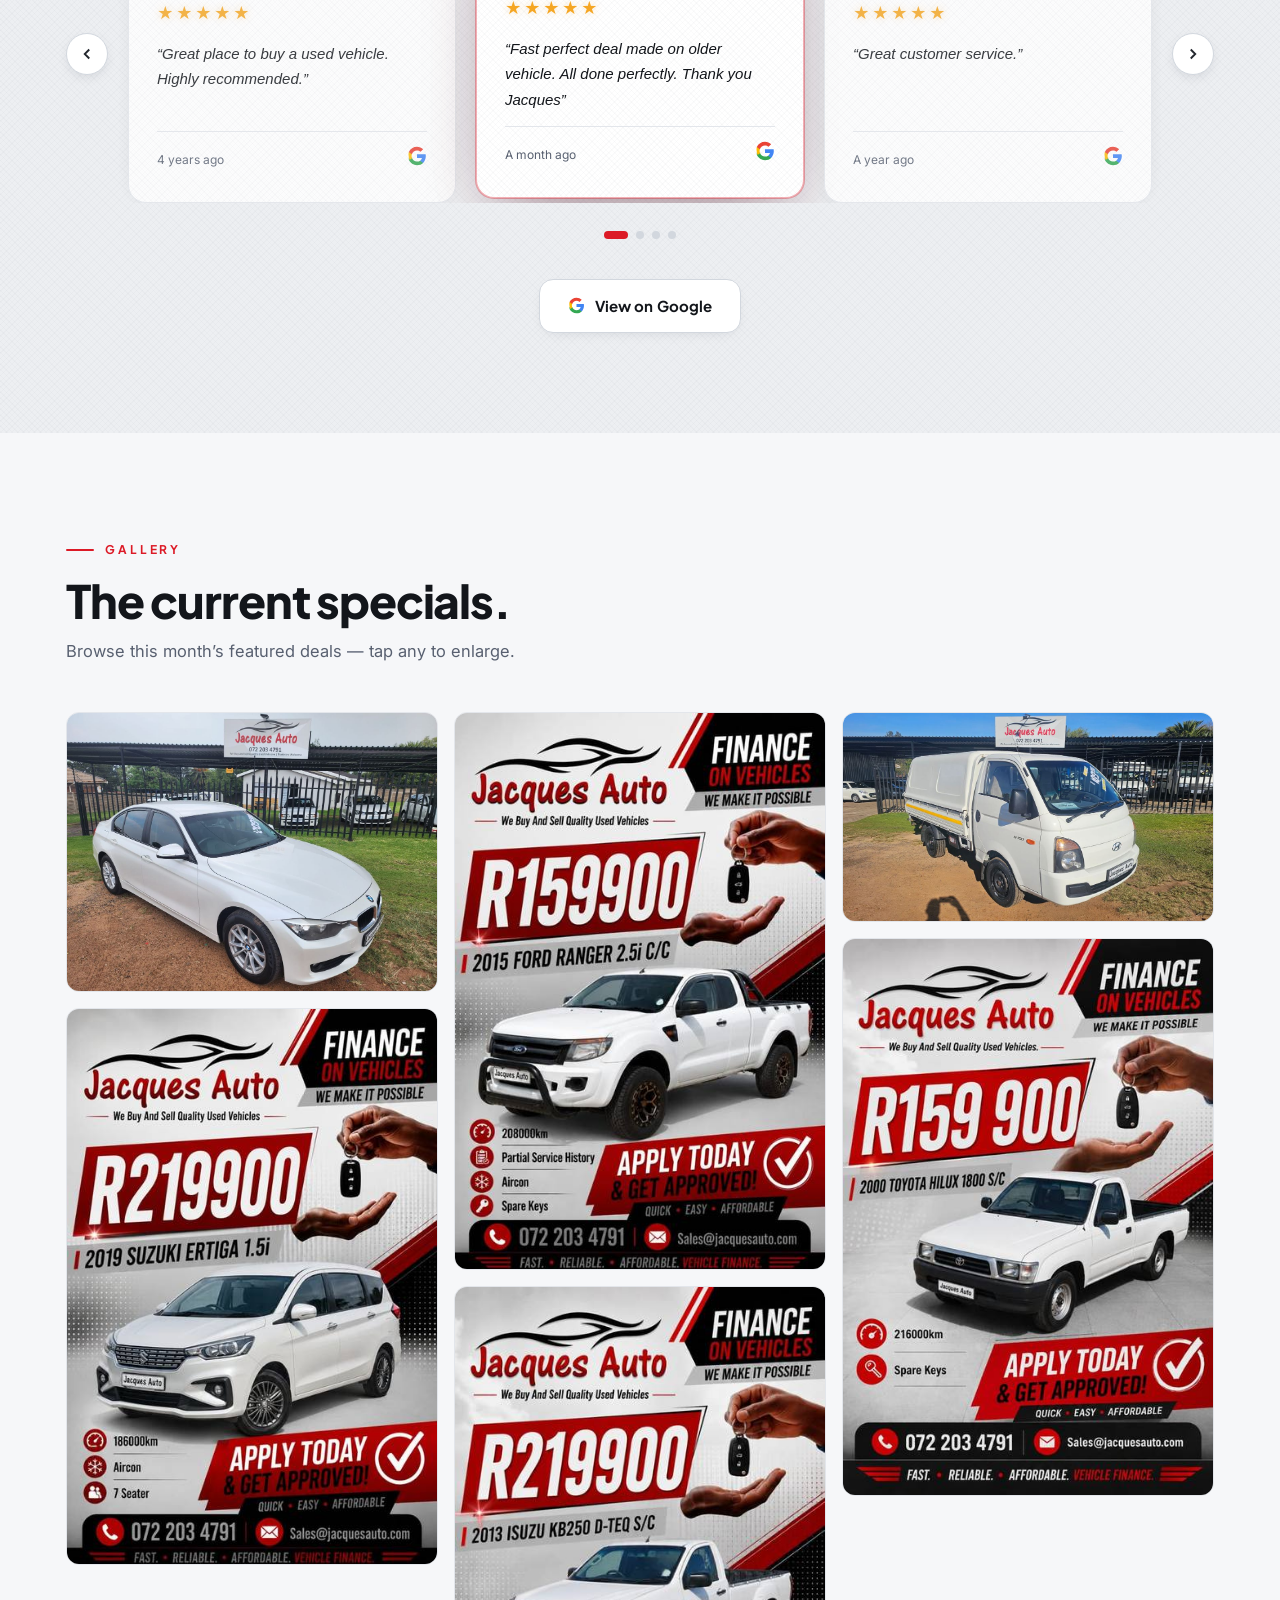
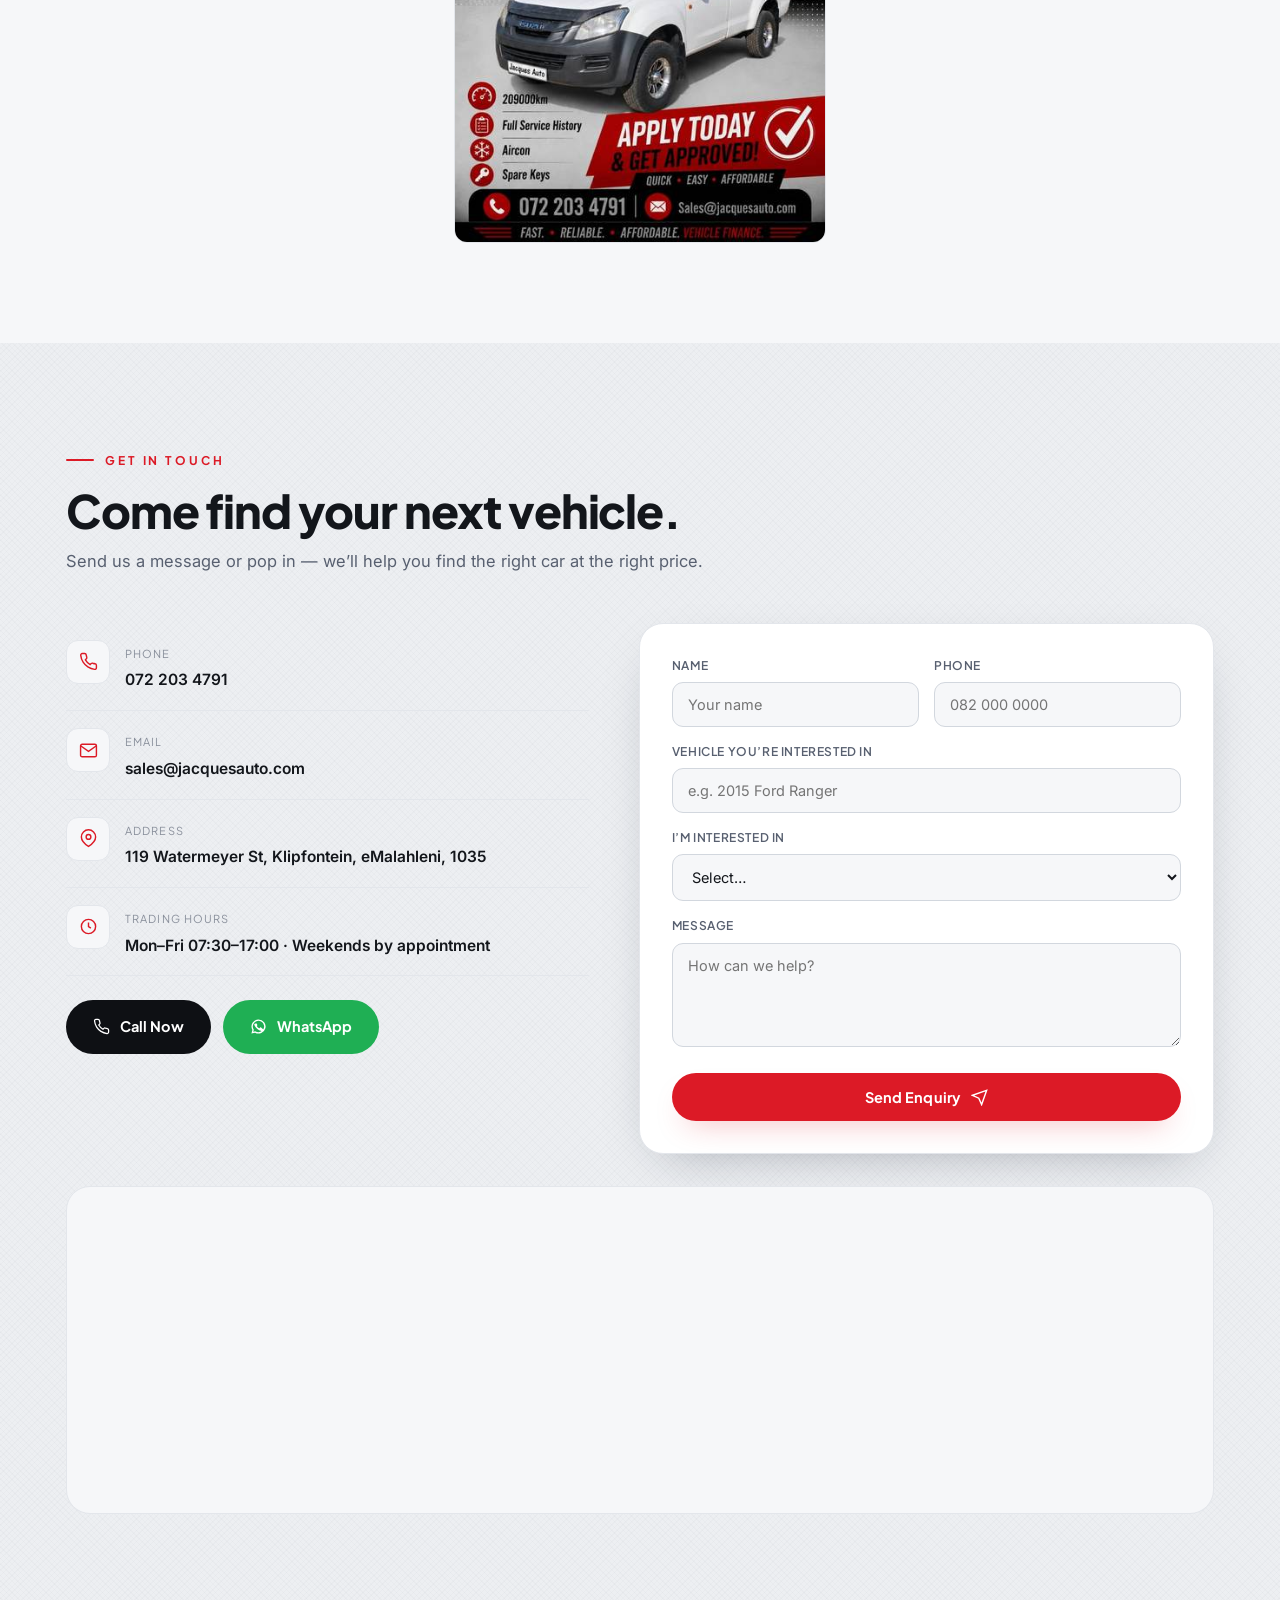
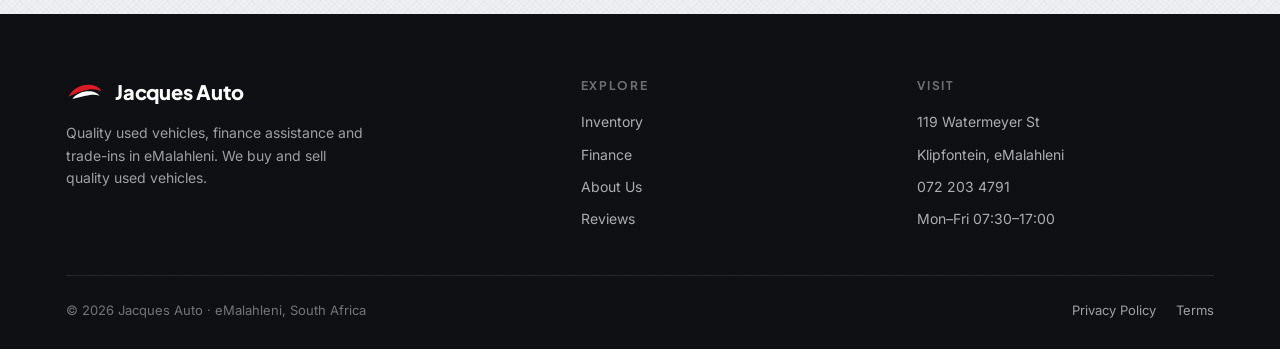
==== commit 35112cad: "Add premium reviews carousel with infinite loop, autoplay and touch/drag - New reviews.js: data-driv" ====
--- a/index.html
+++ b/index.html
@@ -256,17 +256,36 @@
   <div class="wrap">
     <div class="section-head reveal">
       <span class="eyebrow">Reviews</span>
-      <h2 id="testi-heading">What our customers say.</h2>
-    </div>
-    <div class="rating-row reveal">
-      <span class="score">4.7</span>
-      <div><div class="stars" aria-hidden="true"><svg viewBox="0 0 24 24" fill="currentColor" aria-hidden="true"><path d="m12 2 3 6.3 6.9 1-5 4.9 1.2 6.8L12 17.8 5.9 21l1.2-6.8-5-4.9 6.9-1z"/></svg><svg viewBox="0 0 24 24" fill="currentColor" aria-hidden="true"><path d="m12 2 3 6.3 6.9 1-5 4.9 1.2 6.8L12 17.8 5.9 21l1.2-6.8-5-4.9 6.9-1z"/></svg><svg viewBox="0 0 24 24" fill="currentColor" aria-hidden="true"><path d="m12 2 3 6.3 6.9 1-5 4.9 1.2 6.8L12 17.8 5.9 21l1.2-6.8-5-4.9 6.9-1z"/></svg><svg viewBox="0 0 24 24" fill="currentColor" aria-hidden="true"><path d="m12 2 3 6.3 6.9 1-5 4.9 1.2 6.8L12 17.8 5.9 21l1.2-6.8-5-4.9 6.9-1z"/></svg><svg viewBox="0 0 24 24" fill="currentColor" aria-hidden="true"><path d="m12 2 3 6.3 6.9 1-5 4.9 1.2 6.8L12 17.8 5.9 21l1.2-6.8-5-4.9 6.9-1z"/></svg></div><div class="src">Based on Google Reviews</div></div>
-    </div>
-    <div class="testi-grid">
-      <div class="testi reveal"><div class="stars" aria-hidden="true"><svg viewBox="0 0 24 24" fill="currentColor" aria-hidden="true"><path d="m12 2 3 6.3 6.9 1-5 4.9 1.2 6.8L12 17.8 5.9 21l1.2-6.8-5-4.9 6.9-1z"/></svg><svg viewBox="0 0 24 24" fill="currentColor" aria-hidden="true"><path d="m12 2 3 6.3 6.9 1-5 4.9 1.2 6.8L12 17.8 5.9 21l1.2-6.8-5-4.9 6.9-1z"/></svg><svg viewBox="0 0 24 24" fill="currentColor" aria-hidden="true"><path d="m12 2 3 6.3 6.9 1-5 4.9 1.2 6.8L12 17.8 5.9 21l1.2-6.8-5-4.9 6.9-1z"/></svg><svg viewBox="0 0 24 24" fill="currentColor" aria-hidden="true"><path d="m12 2 3 6.3 6.9 1-5 4.9 1.2 6.8L12 17.8 5.9 21l1.2-6.8-5-4.9 6.9-1z"/></svg><svg viewBox="0 0 24 24" fill="currentColor" aria-hidden="true"><path d="m12 2 3 6.3 6.9 1-5 4.9 1.2 6.8L12 17.8 5.9 21l1.2-6.8-5-4.9 6.9-1z"/></svg></div><p>&ldquo;Helped me get finance when I thought I wouldn't qualify. Honest guys, fair price, and the bakkie runs perfectly.&rdquo;</p><div class="testi-who"><div class="testi-av" aria-hidden="true">TM</div><div><b>Thabo M.</b><small>Bought a Ford Ranger</small></div></div></div>
-<div class="testi reveal" data-delay="1"><div class="stars" aria-hidden="true"><svg viewBox="0 0 24 24" fill="currentColor" aria-hidden="true"><path d="m12 2 3 6.3 6.9 1-5 4.9 1.2 6.8L12 17.8 5.9 21l1.2-6.8-5-4.9 6.9-1z"/></svg><svg viewBox="0 0 24 24" fill="currentColor" aria-hidden="true"><path d="m12 2 3 6.3 6.9 1-5 4.9 1.2 6.8L12 17.8 5.9 21l1.2-6.8-5-4.9 6.9-1z"/></svg><svg viewBox="0 0 24 24" fill="currentColor" aria-hidden="true"><path d="m12 2 3 6.3 6.9 1-5 4.9 1.2 6.8L12 17.8 5.9 21l1.2-6.8-5-4.9 6.9-1z"/></svg><svg viewBox="0 0 24 24" fill="currentColor" aria-hidden="true"><path d="m12 2 3 6.3 6.9 1-5 4.9 1.2 6.8L12 17.8 5.9 21l1.2-6.8-5-4.9 6.9-1z"/></svg><svg viewBox="0 0 24 24" fill="currentColor" aria-hidden="true"><path d="m12 2 3 6.3 6.9 1-5 4.9 1.2 6.8L12 17.8 5.9 21l1.2-6.8-5-4.9 6.9-1z"/></svg></div><p>&ldquo;Traded in my old car and drove away the same day in a Polo. Smooth process, no pressure. Highly recommend.&rdquo;</p><div class="testi-who"><div class="testi-av" aria-hidden="true">LN</div><div><b>Lerato N.</b><small>Traded in &amp; upgraded</small></div></div></div>
-<div class="testi reveal" data-delay="2"><div class="stars" aria-hidden="true"><svg viewBox="0 0 24 24" fill="currentColor" aria-hidden="true"><path d="m12 2 3 6.3 6.9 1-5 4.9 1.2 6.8L12 17.8 5.9 21l1.2-6.8-5-4.9 6.9-1z"/></svg><svg viewBox="0 0 24 24" fill="currentColor" aria-hidden="true"><path d="m12 2 3 6.3 6.9 1-5 4.9 1.2 6.8L12 17.8 5.9 21l1.2-6.8-5-4.9 6.9-1z"/></svg><svg viewBox="0 0 24 24" fill="currentColor" aria-hidden="true"><path d="m12 2 3 6.3 6.9 1-5 4.9 1.2 6.8L12 17.8 5.9 21l1.2-6.8-5-4.9 6.9-1z"/></svg><svg viewBox="0 0 24 24" fill="currentColor" aria-hidden="true"><path d="m12 2 3 6.3 6.9 1-5 4.9 1.2 6.8L12 17.8 5.9 21l1.2-6.8-5-4.9 6.9-1z"/></svg><svg viewBox="0 0 24 24" fill="currentColor" aria-hidden="true"><path d="m12 2 3 6.3 6.9 1-5 4.9 1.2 6.8L12 17.8 5.9 21l1.2-6.8-5-4.9 6.9-1z"/></svg></div><p>&ldquo;Great little dealership with proper quality stock. The team know their cars and won&rsquo;t sell you a lemon.&rdquo;</p><div class="testi-who"><div class="testi-av" aria-hidden="true">JV</div><div><b>Johan v.</b><small>Repeat customer</small></div></div></div>
-    </div>
+      <h2 id="testi-heading">Trusted by Local Drivers.</h2>
+      <p>Real experiences from real eMalahleni customers. Every review is verified on Google.</p>
+    </div>
+    
+<div class="rv-rating reveal">
+  <div class="rv-rating-stars" aria-hidden="true">&#9733;&#9733;&#9733;&#9733;&#9733;</div>
+  <div class="rv-rating-info">
+    <span class="rv-rating-score">5.0</span>
+    <div>
+      <div class="rv-rating-label">Google Rating</div>
+      <div class="rv-rating-src">Based on Google Reviews</div>
+    </div>
+  </div>
+</div>
+<div class="rv-outer">
+  <button class="rv-arrow rv-prev" aria-label="Previous review"><svg viewBox="0 0 24 24" fill="none" stroke="currentColor" stroke-width="2.5" width="18" height="18" aria-hidden="true"><path d="M15 18l-6-6 6-6"/></svg></button>
+  <div class="rv-carousel" id="rv-carousel" aria-label="Customer reviews" aria-live="polite">
+    <div class="rv-track" id="rv-track" role="list"></div>
+  </div>
+  <button class="rv-arrow rv-next" aria-label="Next review"><svg viewBox="0 0 24 24" fill="none" stroke="currentColor" stroke-width="2.5" width="18" height="18" aria-hidden="true"><path d="M9 18l6-6-6-6"/></svg></button>
+</div>
+<div class="rv-dots" id="rv-dots" role="tablist" aria-label="Review navigation"></div>
+<div class="rv-cta">
+  <!-- TODO: Replace href with the real Jacques Auto Google Business Profile reviews URL -->
+  <a href="https://search.google.com/local/reviews?placeid=REPLACE_WITH_PLACE_ID"
+     class="btn rv-google-btn" target="_blank" rel="noopener noreferrer"
+     aria-label="View Jacques Auto reviews on Google">
+    <svg viewBox="0 0 24 24" width="20" height="20" aria-hidden="true"><path d="M22.56 12.25c0-.78-.07-1.53-.2-2.25H12v4.26h5.92c-.26 1.37-1.04 2.53-2.21 3.31v2.77h3.57C21.37 18.09 22.56 15.3 22.56 12.25z" fill="#4285f4"/><path d="M12 23c2.97 0 5.46-.98 7.28-2.66l-3.57-2.77c-.98.66-2.23 1.06-3.71 1.06-2.86 0-5.29-1.93-6.16-4.53H2.18v2.84C3.99 20.53 7.7 23 12 23z" fill="#34a853"/><path d="M5.84 14.09c-.22-.66-.35-1.36-.35-2.09s.13-1.43.35-2.09V7.07H2.18A10 10 0 0 0 2 12c0 1.61.38 3.14 1.18 4.93l3.66-2.84z" fill="#fbbc05"/><path d="M12 5.38c1.62 0 3.06.56 4.21 1.64l3.15-3.15C17.45 2.09 14.97 1 12 1 7.7 1 3.99 3.47 2.18 7.07l3.66 2.84c.87-2.6 3.3-4.53 6.16-4.53z" fill="#ea4335"/></svg> View on Google
+  </a>
+</div>
   </div>
 </section>
 
@@ -369,5 +388,6 @@
 <script src="assets/js/coverflow.js" defer></script>
 <script src="assets/js/inventory.js" defer></script>
 <script src="assets/js/finance-wizard.js" defer></script>
+<script src="assets/js/reviews.js" defer></script>
 </body>
 </html>
--- a/assets/css/main.css
+++ b/assets/css/main.css
@@ -308,6 +308,97 @@
 .lot-cta h3{font-family:var(--display);font-size:19px;font-weight:800;position:relative}
 .lot-cta p{color:rgba(255,255,255,.7);font-size:14px;margin:8px 0 16px;position:relative}
 .lot-cta .btn{position:relative}
+
+/* =========================================================
+   REVIEWS CAROUSEL
+   ========================================================= */
+/* ── Rating bar ─── */
+.rv-rating{display:flex;align-items:center;gap:18px;margin-bottom:40px}
+.rv-rating-stars{color:#f5a623;font-size:30px;letter-spacing:3px;
+  text-shadow:0 0 14px rgba(245,166,35,.45);line-height:1}
+.rv-rating-score{font-family:var(--display);font-size:40px;font-weight:800;
+  color:var(--ink);letter-spacing:-.03em;line-height:1;display:block}
+.rv-rating-label{font-family:var(--display);font-size:13px;font-weight:700;
+  color:var(--muted);margin-top:2px}
+.rv-rating-src{font-size:11.5px;color:var(--faint)}
+
+/* ── Outer wrapper (positions arrows outside overflow) ─── */
+.rv-outer{position:relative;padding:0 52px}
+
+/* ── Viewport + track ─── */
+.rv-carousel{overflow:hidden;border-radius:var(--r)}
+.rv-track{display:flex;user-select:none;cursor:grab;will-change:transform;
+  transition:transform .6s cubic-bezier(.25,.46,.45,.94)}
+.rv-track.rv-dragging{cursor:grabbing;transition:none!important}
+
+/* ── Review card ─── */
+.rv-card{flex:none;padding:0 10px;box-sizing:border-box;
+  opacity:.6;transition:opacity .5s ease}
+.rv-card--active{opacity:1}
+.rv-card--adj{opacity:.82}
+.rv-card-inner{background:var(--surface);border:1px solid var(--border);
+  border-radius:var(--r);padding:28px;height:100%;display:flex;
+  flex-direction:column;gap:14px;box-shadow:0 6px 28px -16px rgba(20,28,45,.28);
+  transition:transform .5s var(--ease),box-shadow .5s var(--ease),border-color .5s var(--ease);
+  background-image:var(--carbon)}
+.rv-card--active .rv-card-inner{border-color:var(--red-soft);
+  box-shadow:0 0 0 1px var(--red-soft),0 24px 60px -18px rgba(220,26,38,.18),var(--shadow-lg);
+  transform:translateY(-5px)}
+.rv-card-inner:hover{transform:translateY(-3px);box-shadow:0 12px 36px -14px rgba(20,28,45,.3)}
+.rv-card--active .rv-card-inner:hover{transform:translateY(-7px)}
+
+/* ── Card top ─── */
+.rv-card-top{display:flex;align-items:flex-start;gap:12px}
+.rv-avatar{width:46px;height:46px;border-radius:50%;display:flex;align-items:center;
+  justify-content:center;font-family:var(--display);font-size:16px;font-weight:700;
+  color:#fff;flex:none;box-shadow:0 4px 12px rgba(0,0,0,.2)}
+.rv-meta{flex:1;min-width:0}
+.rv-name{font-family:var(--display);font-size:15px;font-weight:700;
+  color:var(--ink);letter-spacing:-.01em}
+.rv-verified{display:inline-flex;align-items:center;gap:5px;
+  background:#1a7f4b;color:#fff;font-size:10.5px;font-weight:700;
+  padding:3px 9px;border-radius:20px;margin-top:5px;white-space:nowrap}
+
+/* ── Stars ─── */
+.rv-stars{color:#f5a623;font-size:16px;letter-spacing:2px;
+  text-shadow:0 0 8px rgba(245,166,35,.3)}
+
+/* ── Review text ─── */
+.rv-text{color:var(--text);font-size:15px;line-height:1.7;flex:1;
+  font-style:italic;quotes:none}
+
+/* ── Card footer ─── */
+.rv-card-foot{display:flex;align-items:center;justify-content:space-between;
+  margin-top:auto;padding-top:14px;border-top:1px solid var(--border)}
+.rv-date{font-size:12px;color:var(--muted)}
+
+/* ── Arrow buttons ─── */
+.rv-arrow{position:absolute;top:50%;transform:translateY(-50%);z-index:10;
+  width:42px;height:42px;border-radius:50%;background:var(--surface);
+  border:1.5px solid var(--border-2);cursor:pointer;display:grid;
+  place-items:center;color:var(--graphite);
+  box-shadow:0 4px 16px -8px rgba(20,28,45,.3);transition:.25s var(--ease)}
+.rv-arrow:hover{border-color:var(--red);color:var(--red);
+  box-shadow:0 0 0 2px var(--red-soft),0 6px 20px rgba(220,26,38,.2)}
+.rv-prev{left:0}
+.rv-next{right:0}
+
+/* ── Dots ─── */
+.rv-dots{display:flex;justify-content:center;gap:8px;margin-top:28px}
+.rv-dot{width:8px;height:8px;border-radius:50%;background:var(--border-2);
+  border:none;cursor:pointer;padding:0;transition:.3s var(--ease)}
+.rv-dot.active{background:var(--red);width:24px;border-radius:4px}
+
+/* ── View on Google CTA ─── */
+.rv-cta{display:flex;justify-content:center;margin-top:40px}
+.rv-google-btn{display:inline-flex;align-items:center;gap:10px;
+  padding:14px 28px;background:var(--surface);
+  border:1.5px solid var(--border-2);border-radius:14px;
+  font-family:var(--display);font-size:15px;font-weight:700;
+  color:var(--text);transition:.3s var(--ease);
+  box-shadow:0 4px 16px -10px rgba(20,28,45,.25)}
+.rv-google-btn:hover{border-color:var(--red);transform:translateY(-3px);
+  box-shadow:0 0 0 2px var(--red-soft),0 12px 32px -8px rgba(220,26,38,.3)}
 
 /* =========================================================
    WHY US
--- a/assets/css/responsive.css
+++ b/assets/css/responsive.css
@@ -23,6 +23,13 @@
   .section{padding:74px 0}
   .cf-perspective{height:440px}
   .cf-nav{width:38px;height:38px}
+}
+@media(max-width:640px){
+  .rv-outer{padding:0 0}        /* arrows hidden on small mobile — swipe only */
+  .rv-arrow{display:none}
+}
+@media(min-width:641px) and (max-width:1023px){
+  .rv-outer{padding:0 48px}     /* show arrows, 2 cards visible */
 }
 @media(max-width:600px){
   .wrap{padding:0 18px}
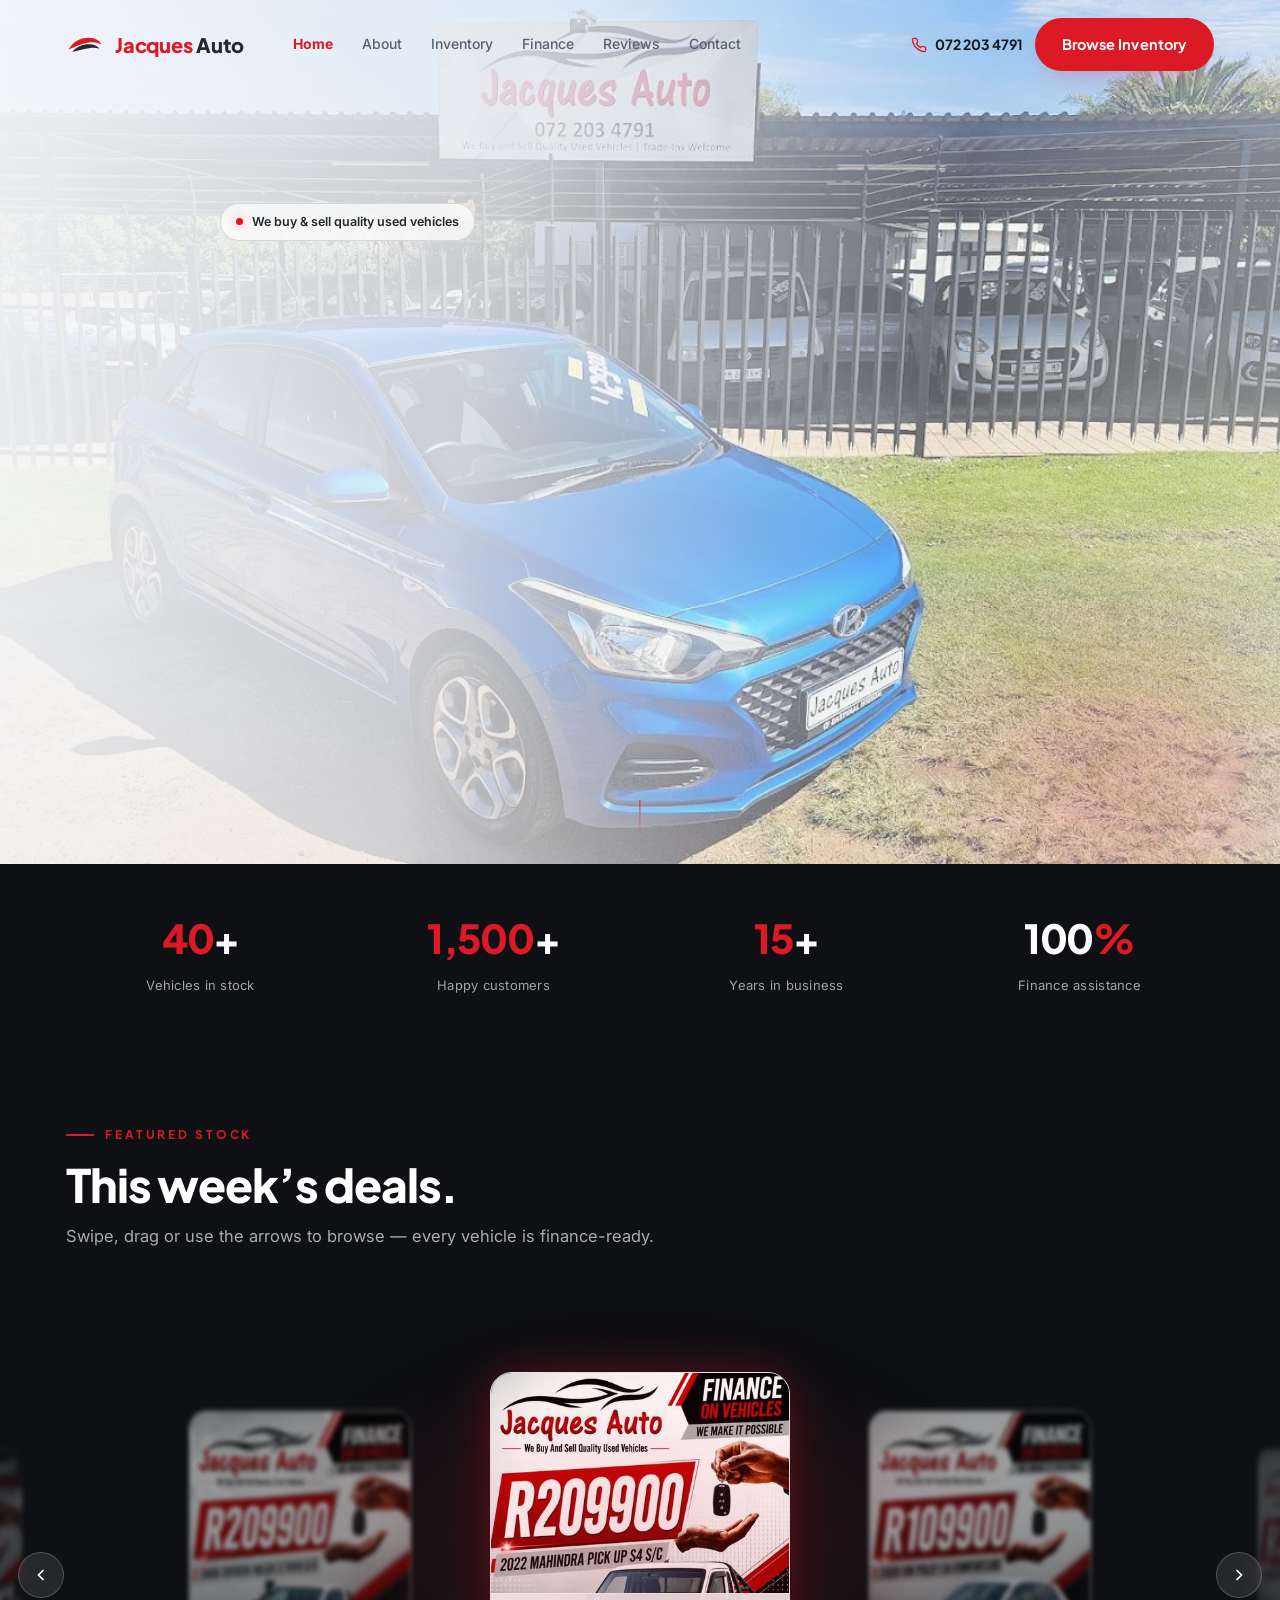
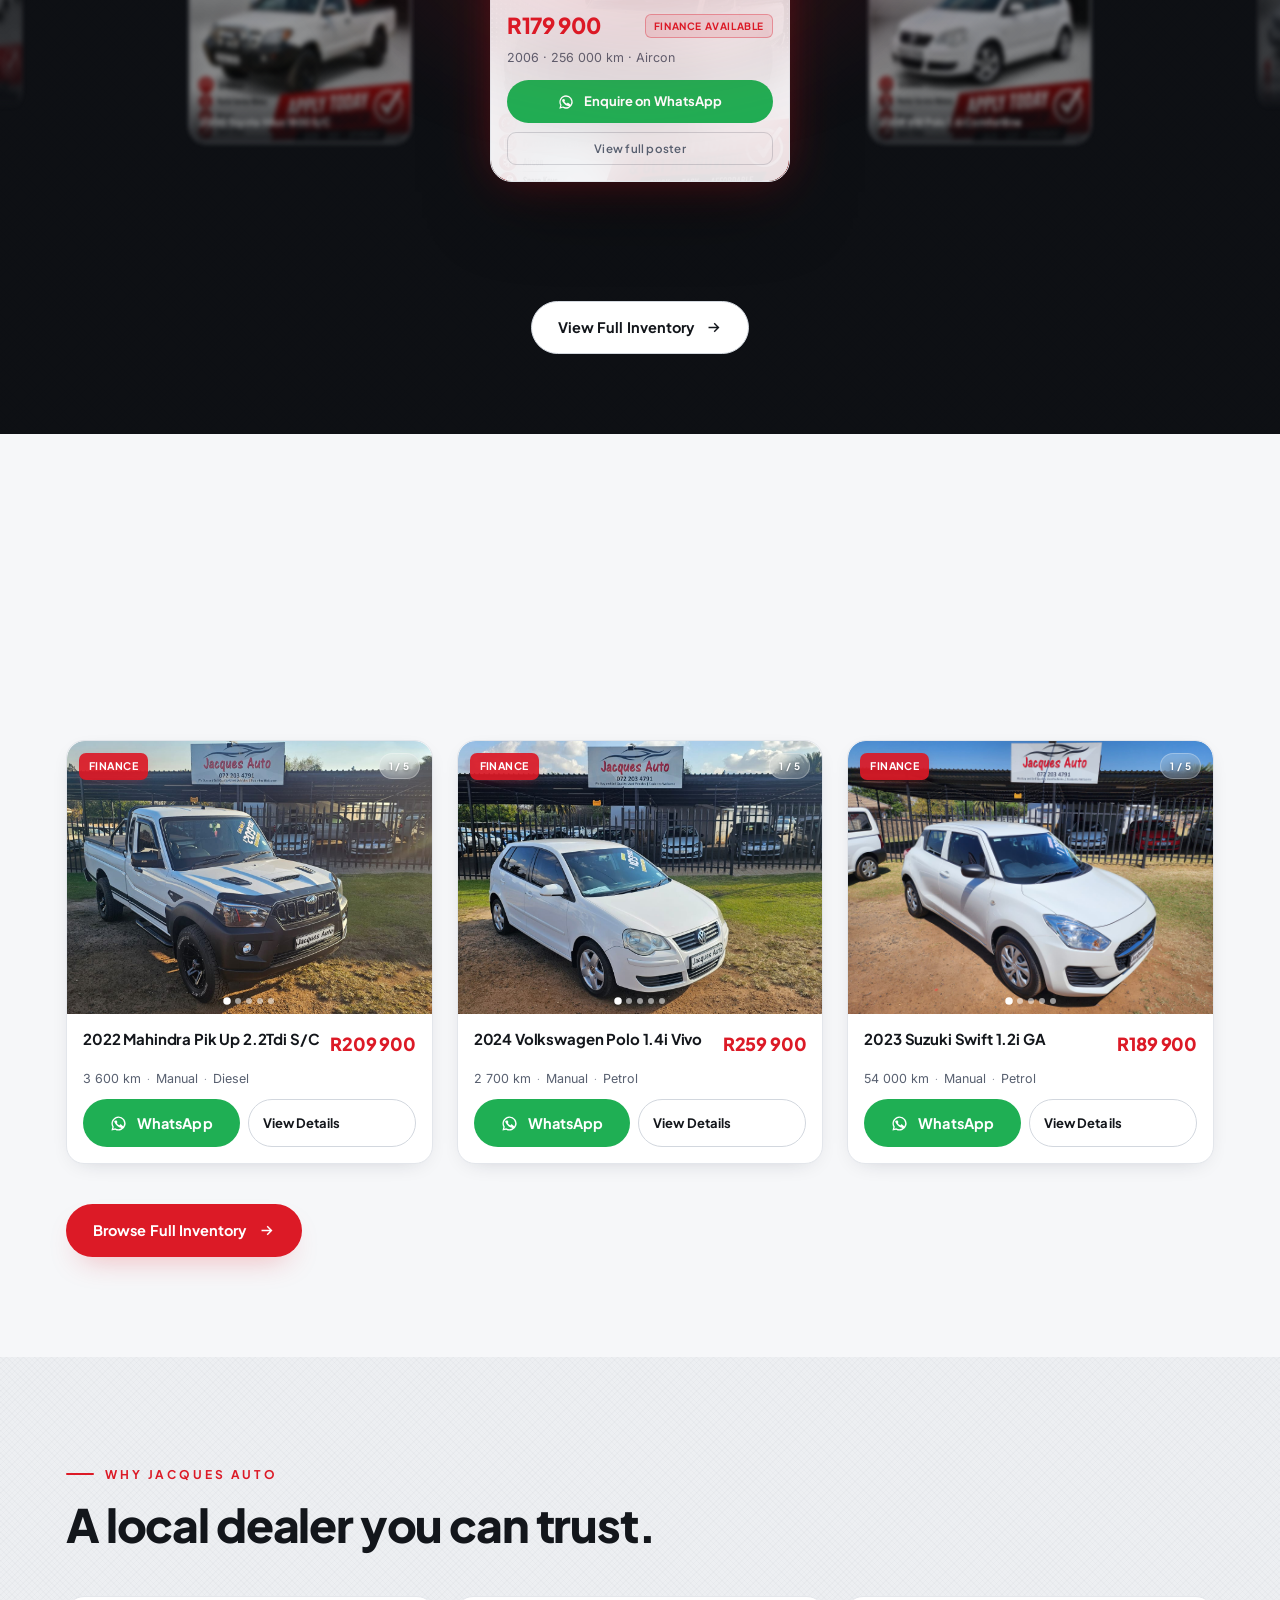
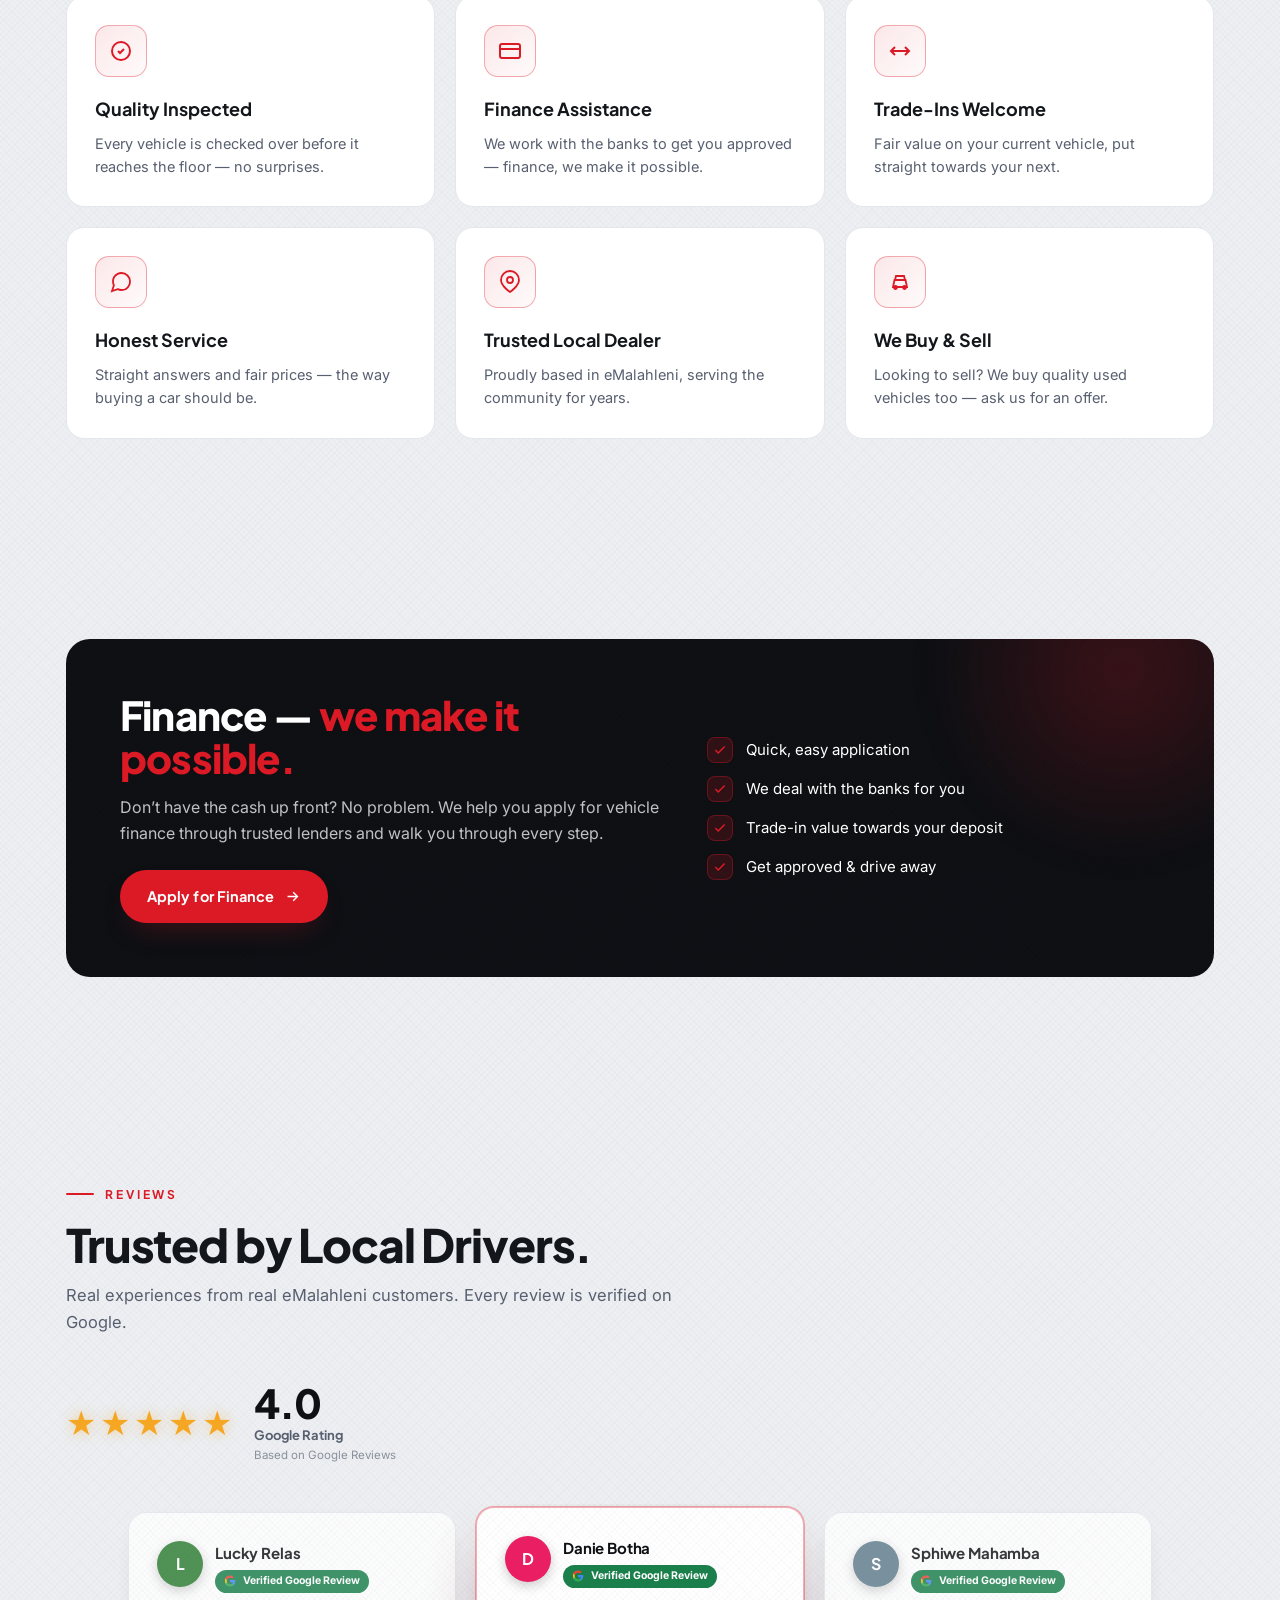
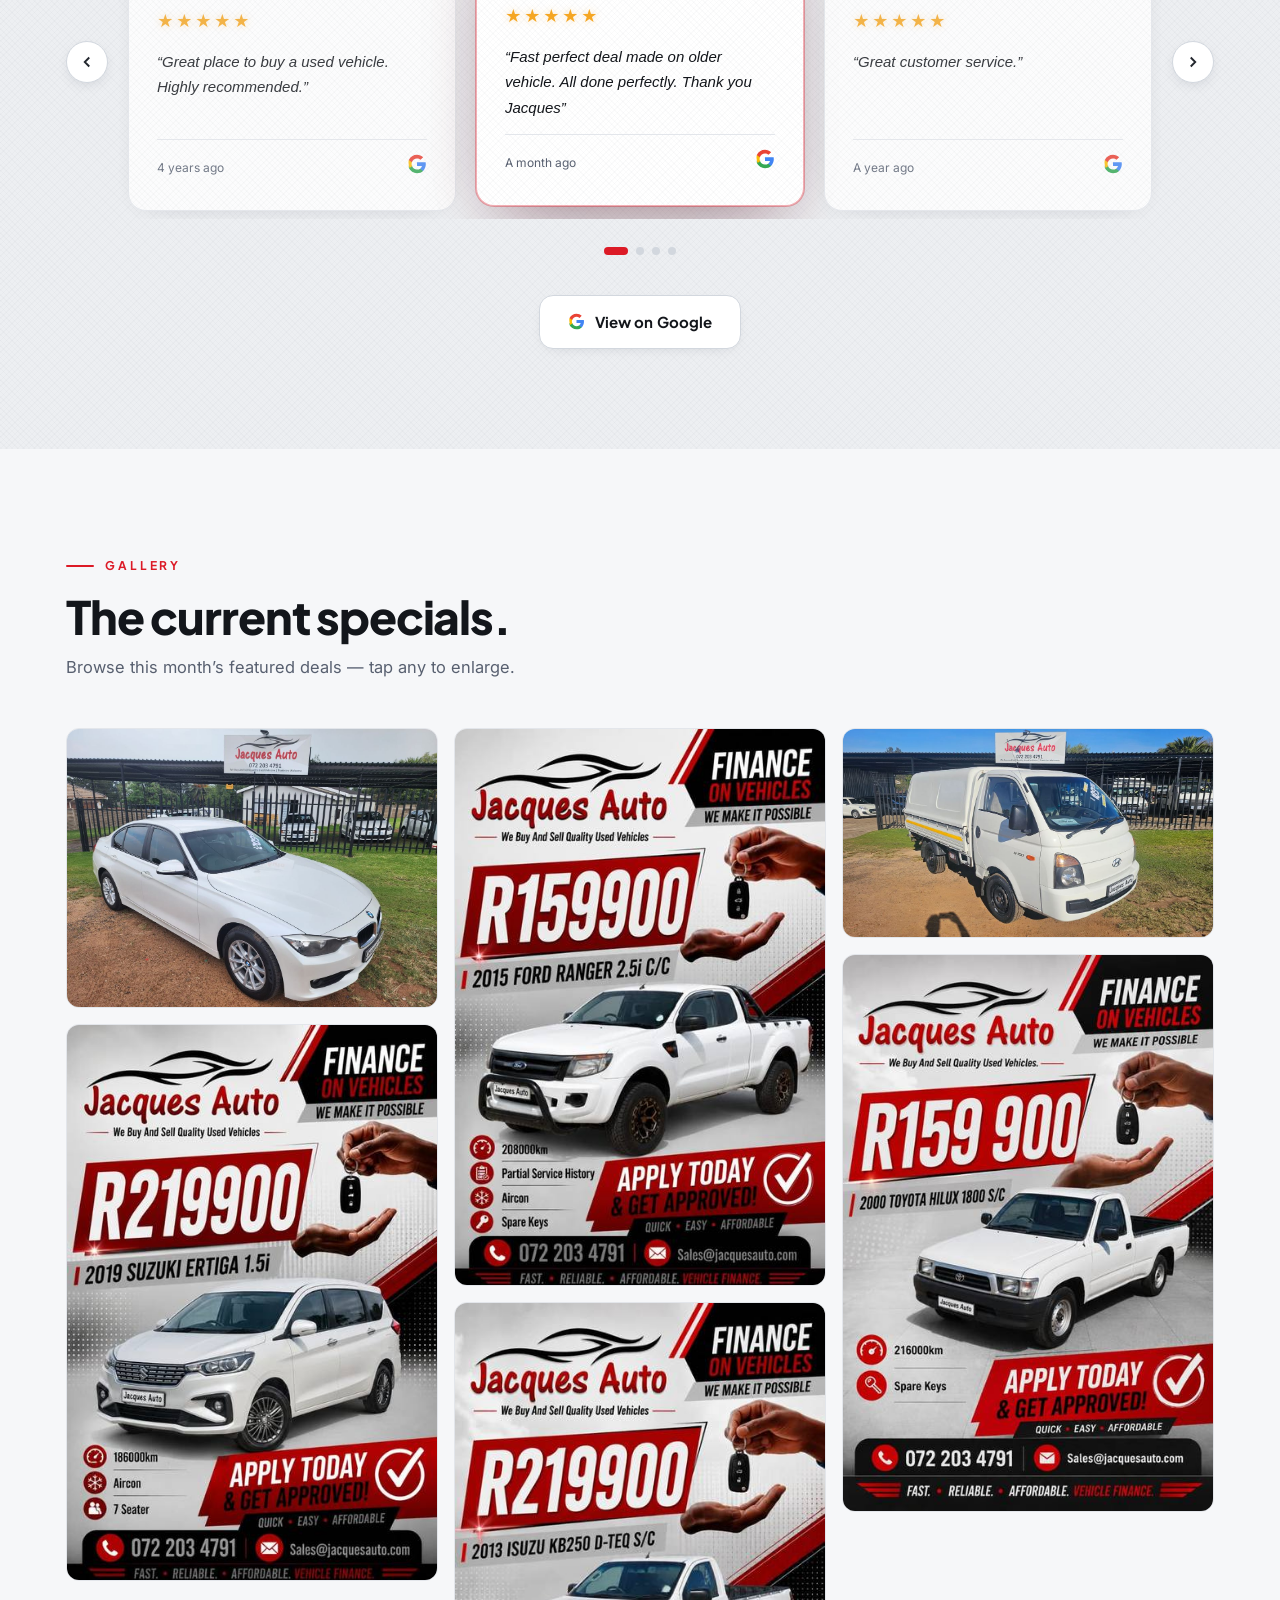
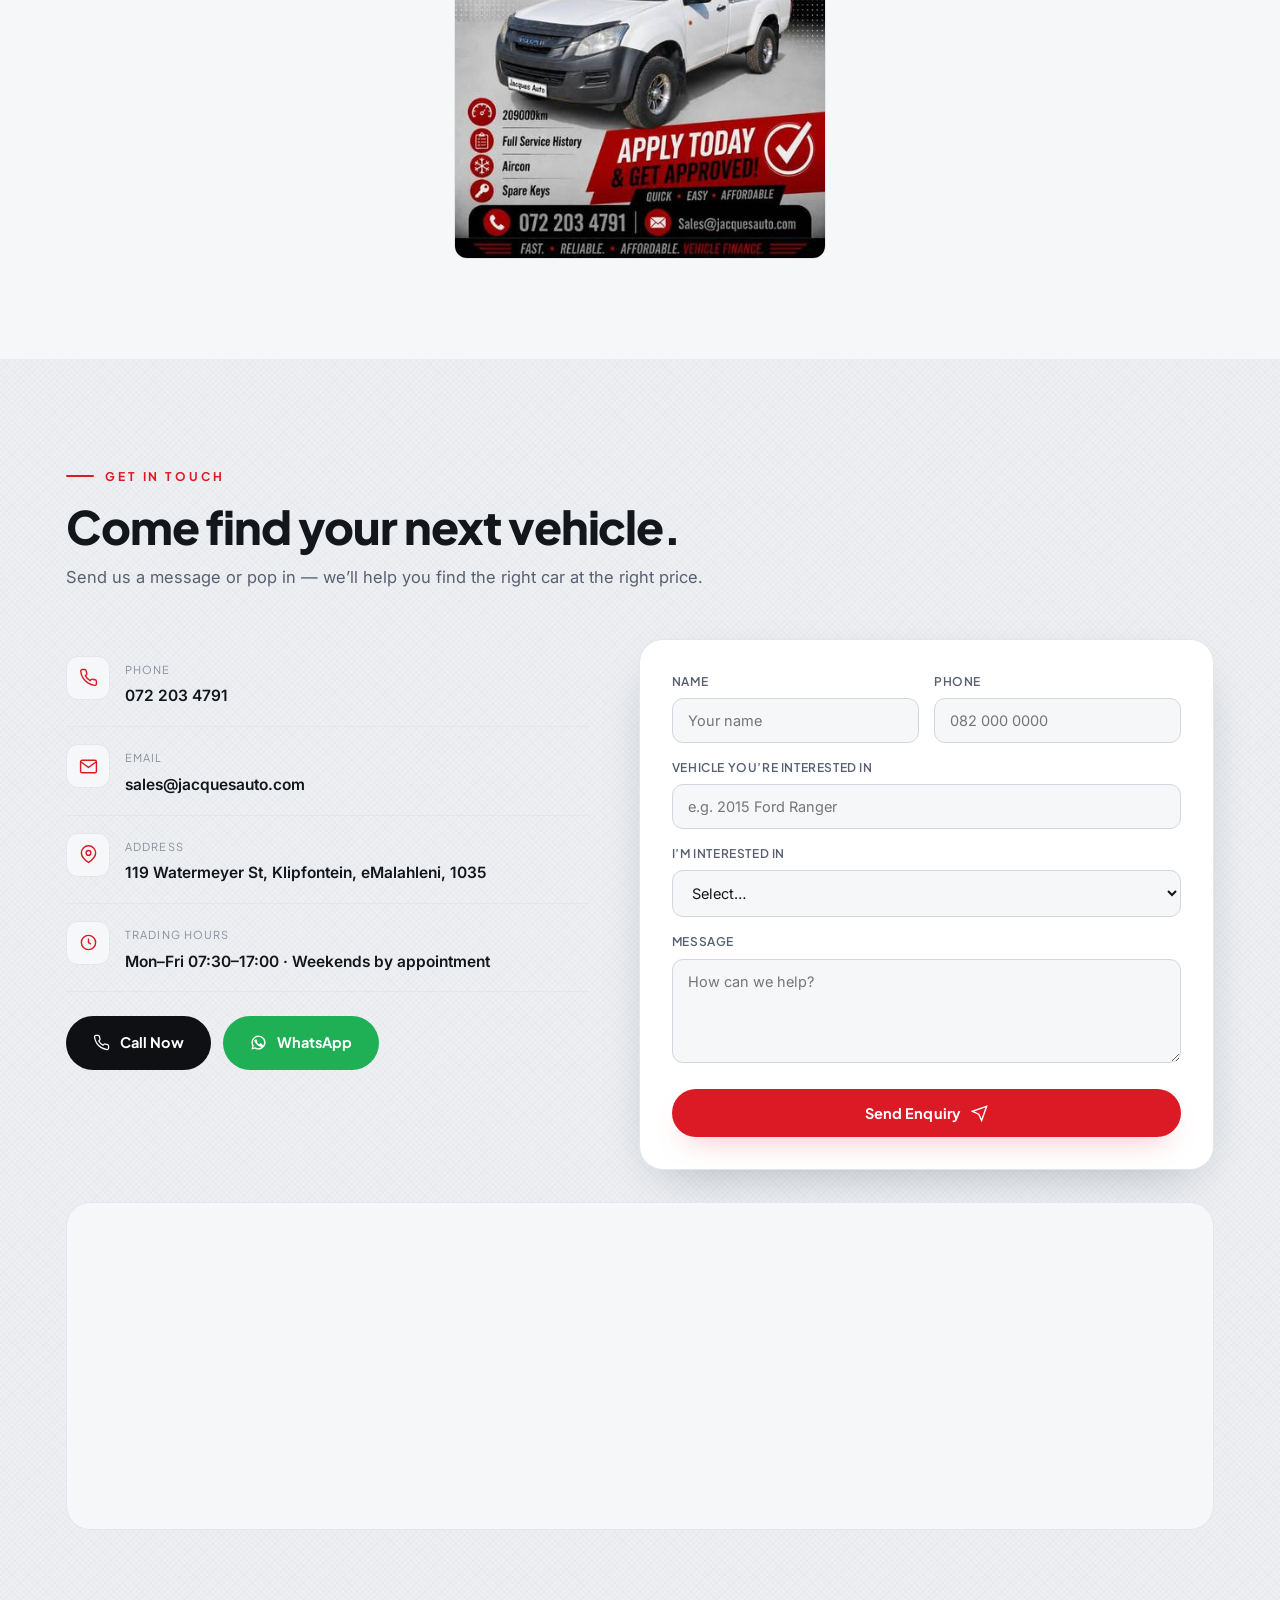
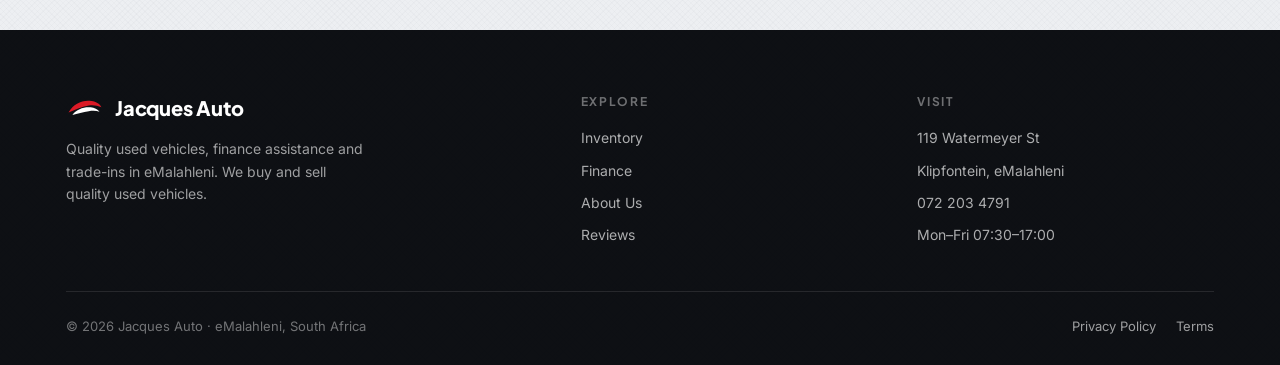
==== commit 806a6aab: "Update Google rating to 4.0 and set real Google Maps link on View on Google button Co-Authored-By: C" ====
--- a/index.html
+++ b/index.html
@@ -263,7 +263,7 @@
 <div class="rv-rating reveal">
   <div class="rv-rating-stars" aria-hidden="true">&#9733;&#9733;&#9733;&#9733;&#9733;</div>
   <div class="rv-rating-info">
-    <span class="rv-rating-score">5.0</span>
+    <span class="rv-rating-score">4.0</span>
     <div>
       <div class="rv-rating-label">Google Rating</div>
       <div class="rv-rating-src">Based on Google Reviews</div>
@@ -279,8 +279,7 @@
 </div>
 <div class="rv-dots" id="rv-dots" role="tablist" aria-label="Review navigation"></div>
 <div class="rv-cta">
-  <!-- TODO: Replace href with the real Jacques Auto Google Business Profile reviews URL -->
-  <a href="https://search.google.com/local/reviews?placeid=REPLACE_WITH_PLACE_ID"
+  <a href="https://maps.app.goo.gl/o7T9MZxYTdRK9ec17?g_st=iw"
      class="btn rv-google-btn" target="_blank" rel="noopener noreferrer"
      aria-label="View Jacques Auto reviews on Google">
     <svg viewBox="0 0 24 24" width="20" height="20" aria-hidden="true"><path d="M22.56 12.25c0-.78-.07-1.53-.2-2.25H12v4.26h5.92c-.26 1.37-1.04 2.53-2.21 3.31v2.77h3.57C21.37 18.09 22.56 15.3 22.56 12.25z" fill="#4285f4"/><path d="M12 23c2.97 0 5.46-.98 7.28-2.66l-3.57-2.77c-.98.66-2.23 1.06-3.71 1.06-2.86 0-5.29-1.93-6.16-4.53H2.18v2.84C3.99 20.53 7.7 23 12 23z" fill="#34a853"/><path d="M5.84 14.09c-.22-.66-.35-1.36-.35-2.09s.13-1.43.35-2.09V7.07H2.18A10 10 0 0 0 2 12c0 1.61.38 3.14 1.18 4.93l3.66-2.84z" fill="#fbbc05"/><path d="M12 5.38c1.62 0 3.06.56 4.21 1.64l3.15-3.15C17.45 2.09 14.97 1 12 1 7.7 1 3.99 3.47 2.18 7.07l3.66 2.84c.87-2.6 3.3-4.53 6.16-4.53z" fill="#ea4335"/></svg> View on Google
--- a/assets/css/main.css
+++ b/assets/css/main.css
@@ -326,18 +326,22 @@
 .rv-outer{position:relative;padding:0 52px}
 
 /* ── Viewport + track ─── */
-.rv-carousel{overflow:hidden;border-radius:var(--r)}
+/* padding gives breathing room so active-card lift (-5px) isn't clipped by overflow:hidden */
+.rv-carousel{overflow:hidden;border-radius:var(--r);padding:8px 0}
 .rv-track{display:flex;user-select:none;cursor:grab;will-change:transform;
+  min-height:240px;
   transition:transform .6s cubic-bezier(.25,.46,.45,.94)}
 .rv-track.rv-dragging{cursor:grabbing;transition:none!important}
 
 /* ── Review card ─── */
-.rv-card{flex:none;padding:0 10px;box-sizing:border-box;
+/* flex column wrapper so rv-card-inner can use flex:1 instead of height:100%
+   (height:100% in a flex-stretched item has circular-dependency issues in some browsers) */
+.rv-card{flex:none;padding:0 10px;box-sizing:border-box;display:flex;flex-direction:column;
   opacity:.6;transition:opacity .5s ease}
 .rv-card--active{opacity:1}
 .rv-card--adj{opacity:.82}
 .rv-card-inner{background:var(--surface);border:1px solid var(--border);
-  border-radius:var(--r);padding:28px;height:100%;display:flex;
+  border-radius:var(--r);padding:28px;flex:1;min-height:0;display:flex;
   flex-direction:column;gap:14px;box-shadow:0 6px 28px -16px rgba(20,28,45,.28);
   transition:transform .5s var(--ease),box-shadow .5s var(--ease),border-color .5s var(--ease);
   background-image:var(--carbon)}
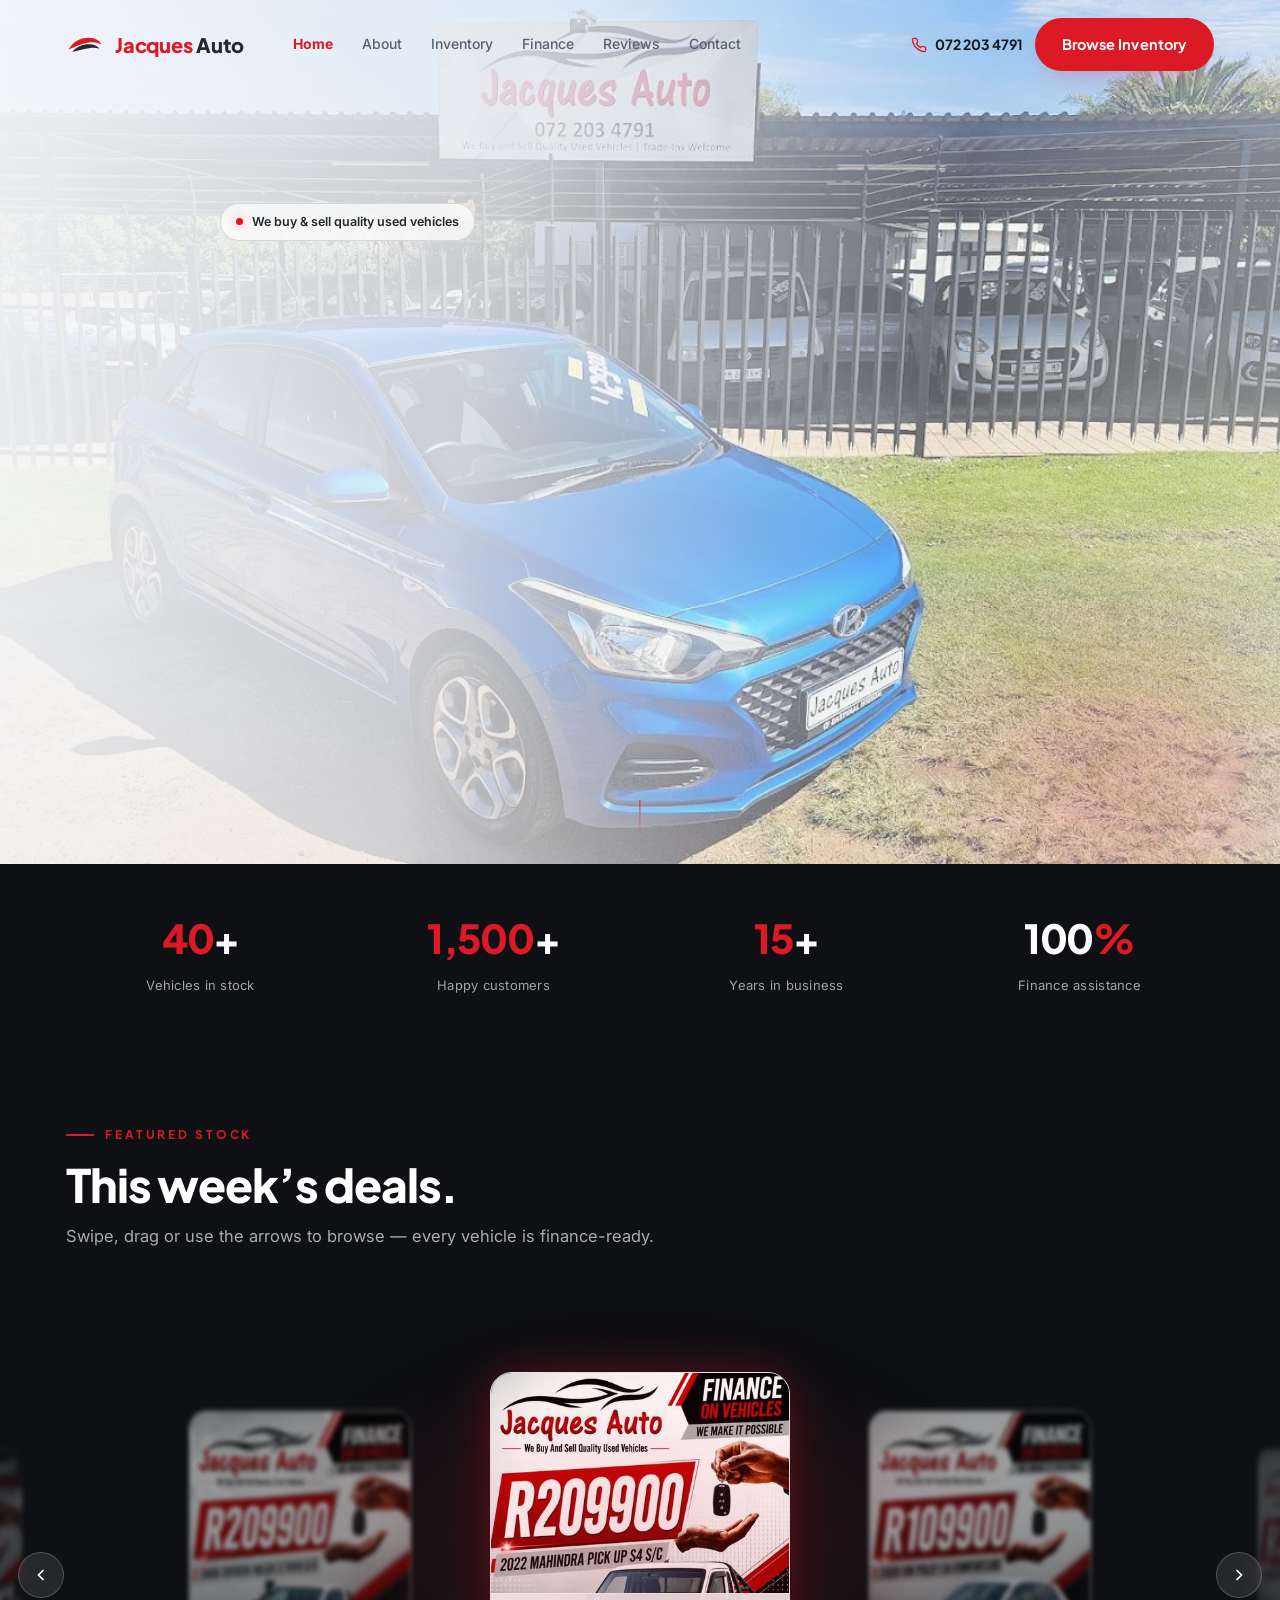
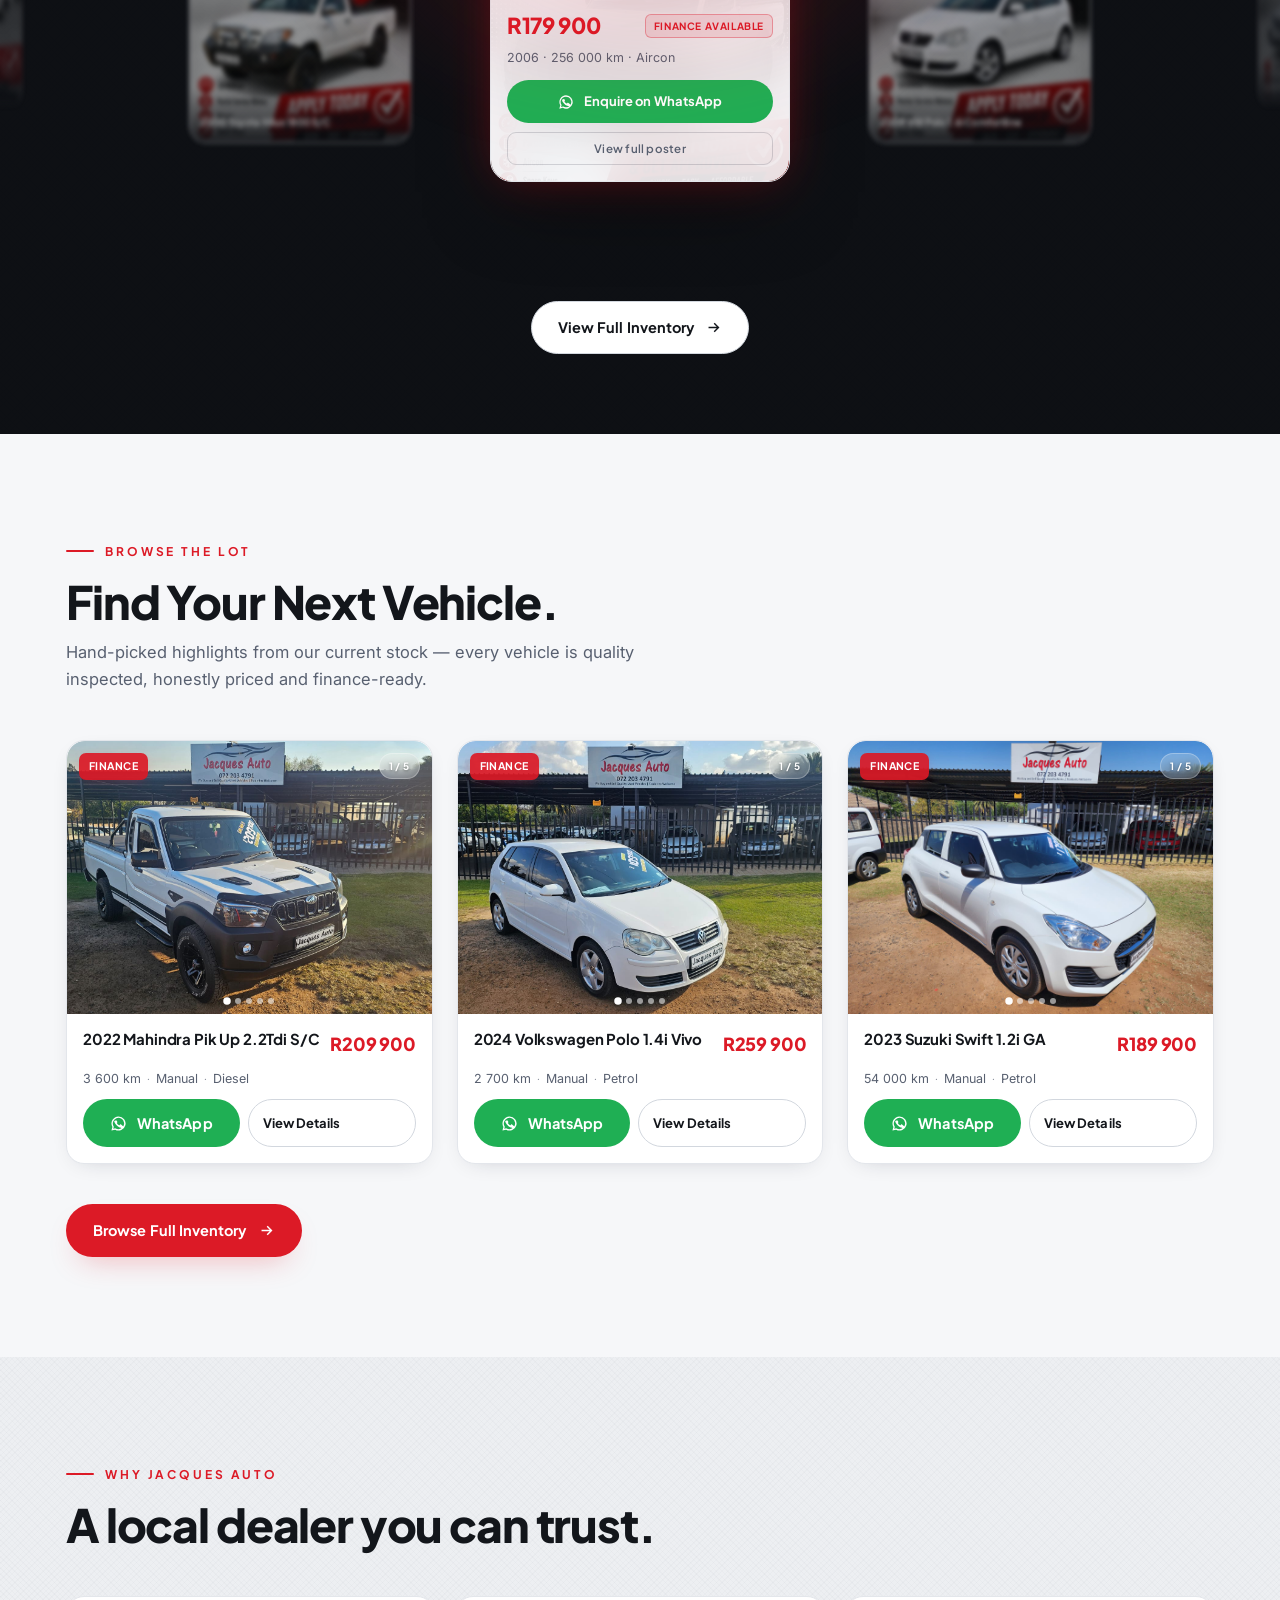
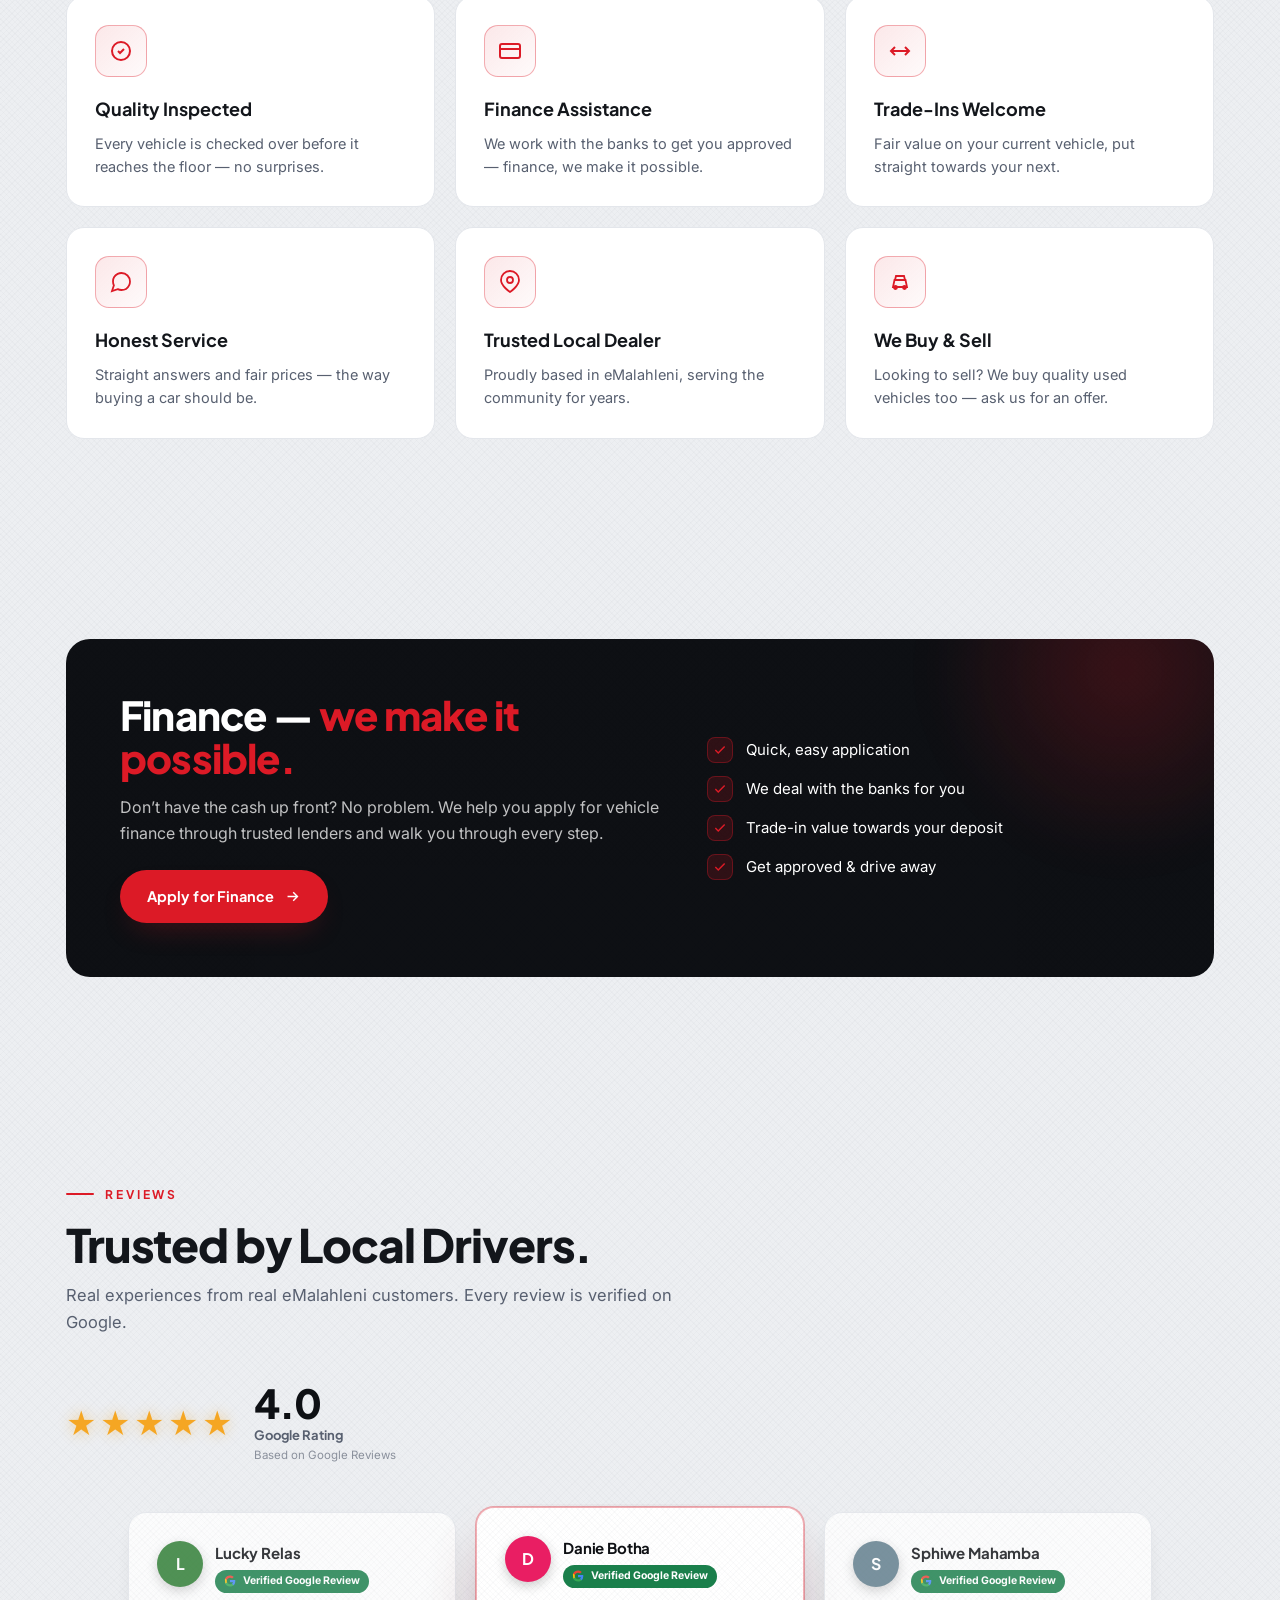
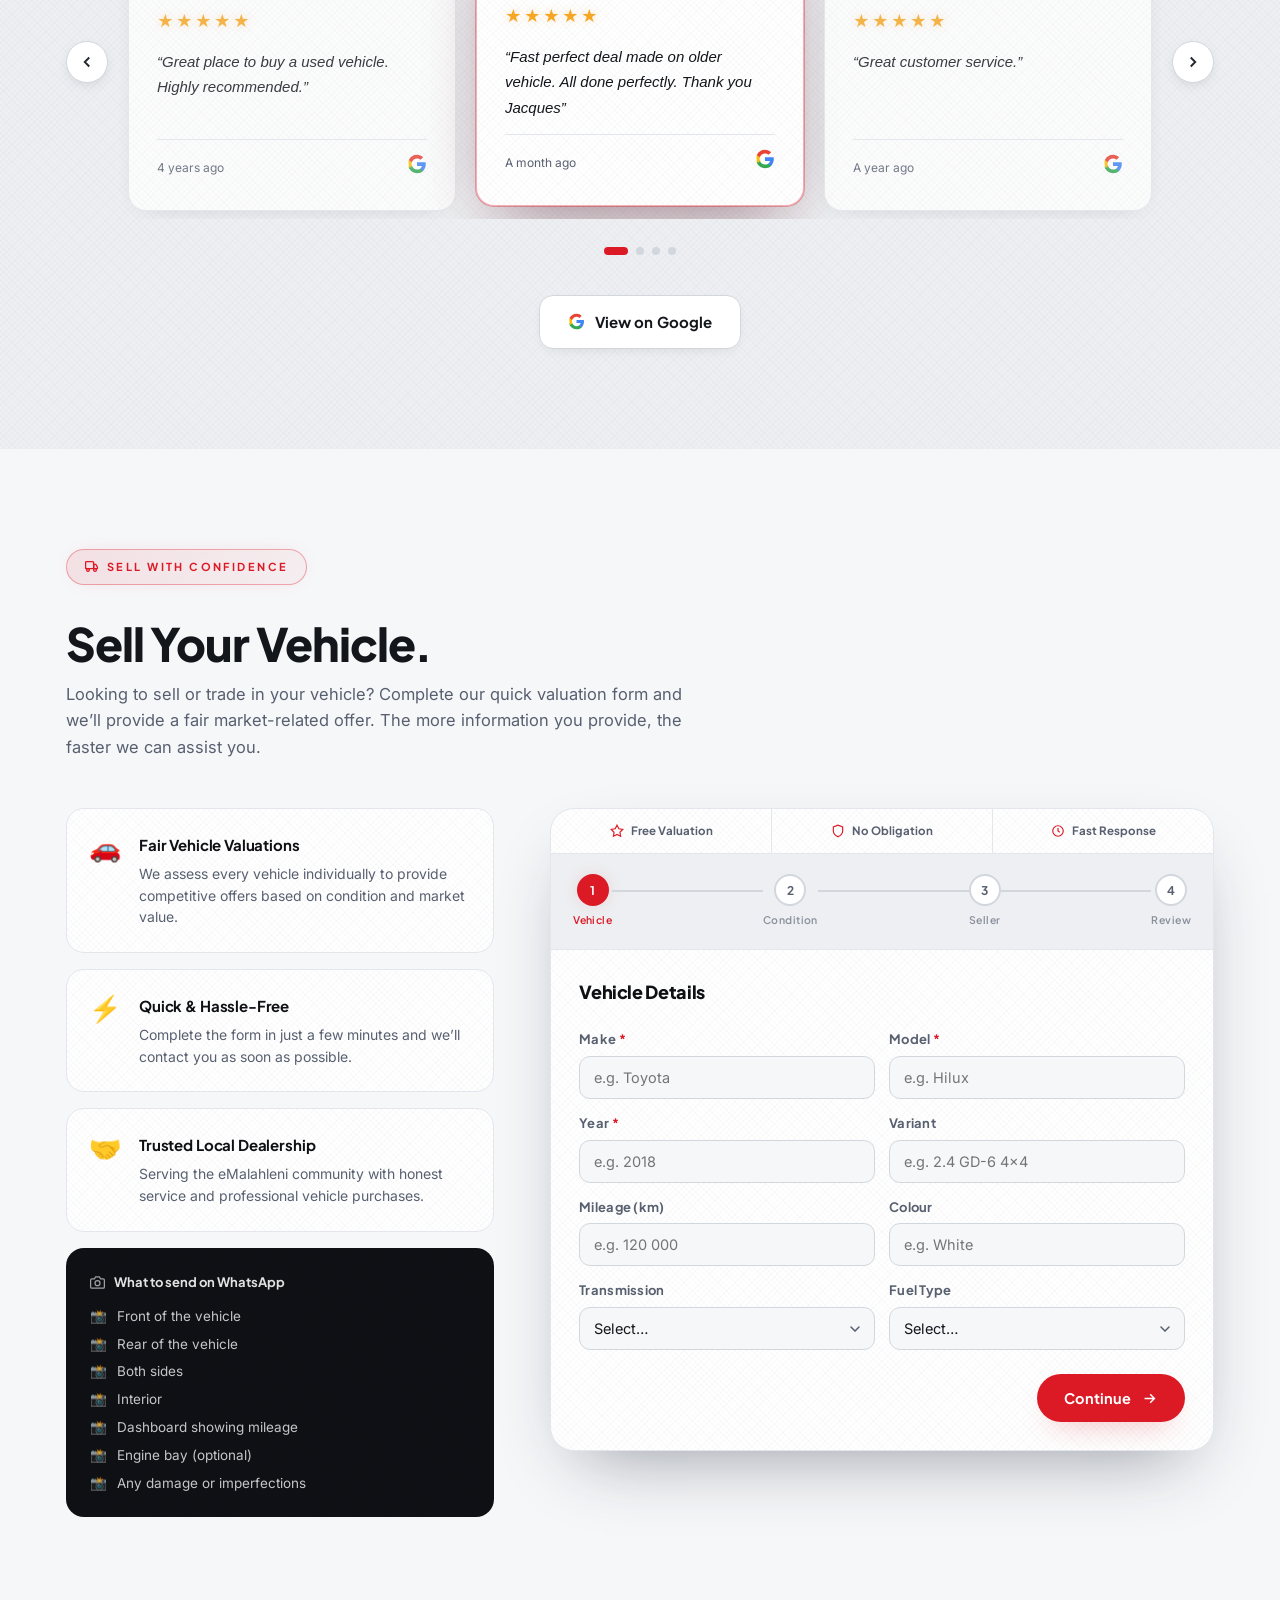
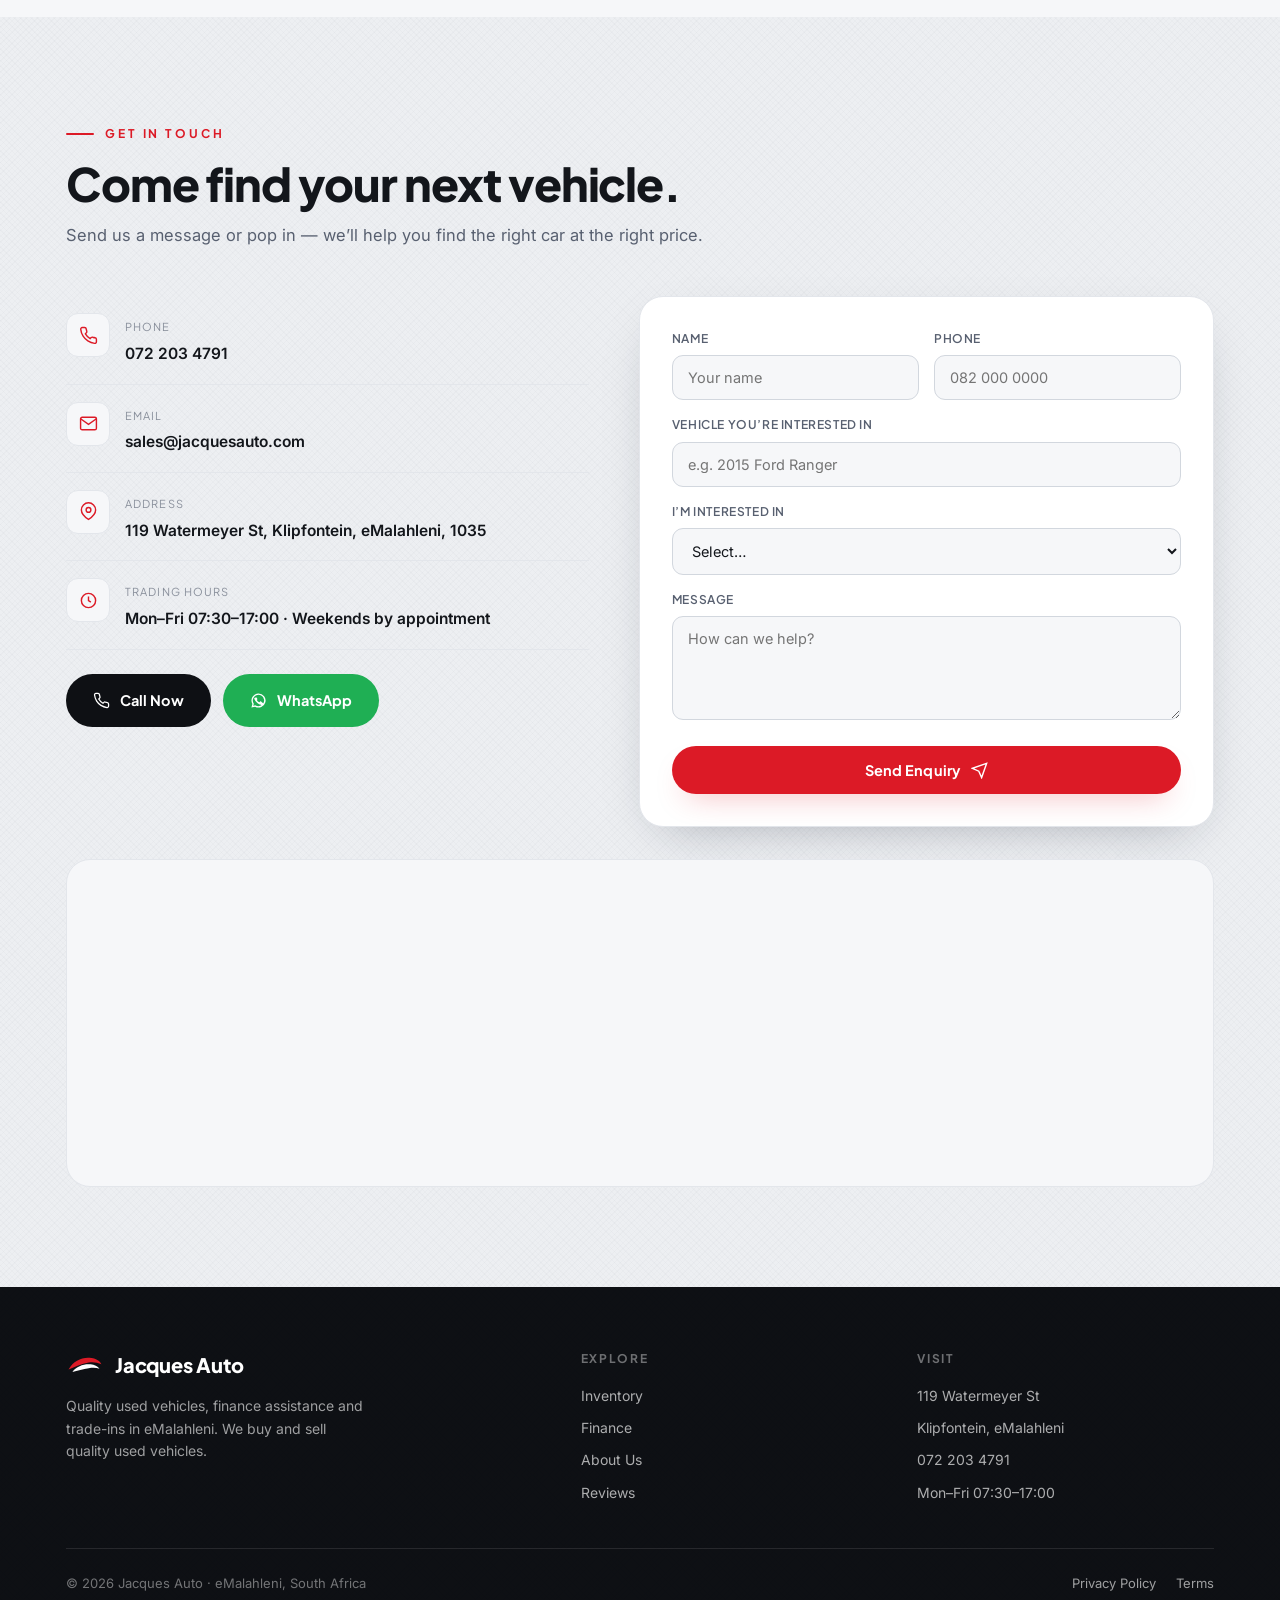
==== commit 55ac3d43: "Add Sell Your Vehicle section replacing Current Specials gallery - Remove gallery/current specials s" ====
--- a/index.html
+++ b/index.html
@@ -288,22 +288,284 @@
   </div>
 </section>
 
-<!-- ===================== GALLERY ===================== -->
-<section class="section lot" id="gallery" aria-labelledby="gallery-heading">
+<!-- ===================== SELL YOUR VEHICLE ===================== -->
+<section class="section sv-section" id="sell" aria-labelledby="sv-heading">
   <div class="wrap">
     <div class="section-head reveal">
-      <span class="eyebrow">Gallery</span>
-      <h2 id="gallery-heading">The current specials.</h2>
-      <p>Browse this month&rsquo;s featured deals &mdash; tap any to enlarge.</p>
-    </div>
-    <div class="gallery">
-      <div class="gal-item reveal" data-full="assets/images/vehicle-5-thumb.jpg"><img src="assets/images/vehicle-5-thumb.jpg" alt="Vehicles on the Jacques Auto lot" loading="lazy"></div>
-      <div class="gal-item reveal" data-full="assets/images/vehicle-2-thumb.jpg"><img src="assets/images/vehicle-2-thumb.jpg" alt="Ford Ranger special at Jacques Auto" loading="lazy"></div>
-      <div class="gal-item reveal" data-full="assets/images/vehicle-3-thumb.jpg"><img src="assets/images/vehicle-3-thumb.jpg" alt="Suzuki Ertiga special at Jacques Auto" loading="lazy"></div>
-      <div class="gal-item reveal" data-full="assets/images/vehicle-6-thumb.jpg"><img src="assets/images/vehicle-6-thumb.jpg" alt="Featured vehicle special at Jacques Auto" loading="lazy"></div>
-      <div class="gal-item reveal" data-full="assets/images/vehicle-5-full.jpg"><img src="assets/images/vehicle-5-full.jpg" alt="More vehicles at Jacques Auto" loading="lazy"></div>
-      <div class="gal-item reveal" data-full="assets/images/vehicle-4-thumb.jpg"><img src="assets/images/vehicle-4-thumb.jpg" alt="Isuzu KB250 special at Jacques Auto" loading="lazy"></div>
-    </div>
+      <div class="sv-badge">
+        <svg viewBox="0 0 24 24" width="13" height="13" fill="none" stroke="currentColor" stroke-width="2.5" aria-hidden="true"><rect x="1" y="3" width="15" height="13" rx="2"/><path d="M16 8h4l3 5v3h-7V8z"/><circle cx="5.5" cy="18.5" r="2.5"/><circle cx="18.5" cy="18.5" r="2.5"/></svg>
+        Sell with Confidence
+      </div>
+      <h2 id="sv-heading">Sell Your Vehicle.</h2>
+      <p>Looking to sell or trade in your vehicle? Complete our quick valuation form and we&rsquo;ll provide a fair market-related offer. The more information you provide, the faster we can assist you.</p>
+    </div>
+
+    <div class="sv-layout">
+
+      <!-- ── LEFT: info cards ── -->
+      <div class="sv-info">
+        <div class="sv-card reveal">
+          <span class="sv-card-em" aria-hidden="true">🚗</span>
+          <div>
+            <h3>Fair Vehicle Valuations</h3>
+            <p>We assess every vehicle individually to provide competitive offers based on condition and market value.</p>
+          </div>
+        </div>
+        <div class="sv-card reveal" data-delay="1">
+          <span class="sv-card-em" aria-hidden="true">⚡</span>
+          <div>
+            <h3>Quick &amp; Hassle-Free</h3>
+            <p>Complete the form in just a few minutes and we&rsquo;ll contact you as soon as possible.</p>
+          </div>
+        </div>
+        <div class="sv-card reveal" data-delay="2">
+          <span class="sv-card-em" aria-hidden="true">🤝</span>
+          <div>
+            <h3>Trusted Local Dealership</h3>
+            <p>Serving the eMalahleni community with honest service and professional vehicle purchases.</p>
+          </div>
+        </div>
+        <div class="sv-checklist reveal" data-delay="3">
+          <h4>
+            <svg viewBox="0 0 24 24" width="15" height="15" fill="none" stroke="currentColor" stroke-width="2" aria-hidden="true"><path d="M23 19a2 2 0 0 1-2 2H3a2 2 0 0 1-2-2V8a2 2 0 0 1 2-2h4l2-3h6l2 3h4a2 2 0 0 1 2 2z"/><circle cx="12" cy="13" r="4"/></svg>
+            What to send on WhatsApp
+          </h4>
+          <ul>
+            <li><span aria-hidden="true">📸</span> Front of the vehicle</li>
+            <li><span aria-hidden="true">📸</span> Rear of the vehicle</li>
+            <li><span aria-hidden="true">📸</span> Both sides</li>
+            <li><span aria-hidden="true">📸</span> Interior</li>
+            <li><span aria-hidden="true">📸</span> Dashboard showing mileage</li>
+            <li><span aria-hidden="true">📸</span> Engine bay (optional)</li>
+            <li><span aria-hidden="true">📸</span> Any damage or imperfections</li>
+          </ul>
+        </div>
+      </div>
+
+      <!-- ── RIGHT: multi-step form ── -->
+      <div class="sv-form-wrap reveal" data-delay="1" id="svWrap">
+
+        <!-- trust badges -->
+        <div class="sv-trust">
+          <div class="sv-trust-badge">
+            <svg viewBox="0 0 24 24" width="14" height="14" fill="none" stroke="currentColor" stroke-width="2" aria-hidden="true"><polygon points="12 2 15.09 8.26 22 9.27 17 14.14 18.18 21.02 12 17.77 5.82 21.02 7 14.14 2 9.27 8.91 8.26 12 2"/></svg>
+            Free Valuation
+          </div>
+          <div class="sv-trust-badge">
+            <svg viewBox="0 0 24 24" width="14" height="14" fill="none" stroke="currentColor" stroke-width="2" aria-hidden="true"><path d="M12 22s8-4 8-10V5l-8-3-8 3v7c0 6 8 10 8 10z"/></svg>
+            No Obligation
+          </div>
+          <div class="sv-trust-badge">
+            <svg viewBox="0 0 24 24" width="14" height="14" fill="none" stroke="currentColor" stroke-width="2" aria-hidden="true"><circle cx="12" cy="12" r="9"/><path d="M12 7v5l3 2"/></svg>
+            Fast Response
+          </div>
+        </div>
+
+        <!-- progress indicator -->
+        <nav class="sv-progress" id="svProgress" aria-label="Form steps">
+          <div class="sv-step sv-step--active" data-step="1">
+            <div class="sv-step-dot"><span>1</span></div>
+            <span class="sv-step-label">Vehicle</span>
+          </div>
+          <div class="sv-step-line"></div>
+          <div class="sv-step" data-step="2">
+            <div class="sv-step-dot"><span>2</span></div>
+            <span class="sv-step-label">Condition</span>
+          </div>
+          <div class="sv-step-line"></div>
+          <div class="sv-step" data-step="3">
+            <div class="sv-step-dot"><span>3</span></div>
+            <span class="sv-step-label">Seller</span>
+          </div>
+          <div class="sv-step-line"></div>
+          <div class="sv-step" data-step="4">
+            <div class="sv-step-dot"><span>4</span></div>
+            <span class="sv-step-label">Review</span>
+          </div>
+        </nav>
+
+        <!-- step 1: vehicle details -->
+        <div class="sv-panel sv-panel--active" data-step="1" id="sv-panel-1">
+          <h3 class="sv-panel-title">Vehicle Details</h3>
+          <div class="sv-grid">
+            <div class="sv-field">
+              <label for="sv-make">Make <span class="sv-req">*</span></label>
+              <input id="sv-make" type="text" placeholder="e.g. Toyota" autocomplete="off">
+            </div>
+            <div class="sv-field">
+              <label for="sv-model">Model <span class="sv-req">*</span></label>
+              <input id="sv-model" type="text" placeholder="e.g. Hilux" autocomplete="off">
+            </div>
+            <div class="sv-field">
+              <label for="sv-year">Year <span class="sv-req">*</span></label>
+              <input id="sv-year" type="number" placeholder="e.g. 2018" min="1980" max="2030" autocomplete="off">
+            </div>
+            <div class="sv-field">
+              <label for="sv-variant">Variant</label>
+              <input id="sv-variant" type="text" placeholder="e.g. 2.4 GD-6 4x4" autocomplete="off">
+            </div>
+            <div class="sv-field">
+              <label for="sv-mileage">Mileage (km)</label>
+              <input id="sv-mileage" type="text" placeholder="e.g. 120 000" autocomplete="off">
+            </div>
+            <div class="sv-field">
+              <label for="sv-colour">Colour</label>
+              <input id="sv-colour" type="text" placeholder="e.g. White" autocomplete="off">
+            </div>
+            <div class="sv-field">
+              <label for="sv-transmission">Transmission</label>
+              <select id="sv-transmission">
+                <option value="">Select&hellip;</option>
+                <option>Manual</option>
+                <option>Automatic</option>
+              </select>
+            </div>
+            <div class="sv-field">
+              <label for="sv-fuel">Fuel Type</label>
+              <select id="sv-fuel">
+                <option value="">Select&hellip;</option>
+                <option>Petrol</option>
+                <option>Diesel</option>
+                <option>Hybrid</option>
+                <option>Electric</option>
+              </select>
+            </div>
+          </div>
+          <div class="sv-btns sv-btns--end">
+            <button class="btn btn-primary sv-btn-next" type="button">Continue <svg viewBox="0 0 24 24" fill="none" stroke="currentColor" stroke-width="2" aria-hidden="true"><path d="M5 12h14M13 6l6 6-6 6"/></svg></button>
+          </div>
+        </div>
+
+        <!-- step 2: vehicle condition -->
+        <div class="sv-panel" data-step="2" id="sv-panel-2" aria-hidden="true">
+          <h3 class="sv-panel-title">Vehicle Condition</h3>
+          <div class="sv-grid">
+            <div class="sv-field">
+              <label for="sv-service">Service History</label>
+              <select id="sv-service">
+                <option value="">Select&hellip;</option>
+                <option>Full Service History</option>
+                <option>Partial Service History</option>
+                <option>No Service History</option>
+              </select>
+            </div>
+            <div class="sv-field">
+              <label for="sv-accident">Accident History</label>
+              <select id="sv-accident">
+                <option value="">Select&hellip;</option>
+                <option>No Accidents</option>
+                <option>Minor Accidents (repaired)</option>
+                <option>Major Accidents</option>
+              </select>
+            </div>
+            <div class="sv-field">
+              <label for="sv-mechanical">Mechanical Condition</label>
+              <select id="sv-mechanical">
+                <option value="">Select&hellip;</option>
+                <option>Excellent</option>
+                <option>Good</option>
+                <option>Fair</option>
+                <option>Needs Attention</option>
+              </select>
+            </div>
+            <div class="sv-field">
+              <label for="sv-exterior">Exterior Condition</label>
+              <select id="sv-exterior">
+                <option value="">Select&hellip;</option>
+                <option>Excellent</option>
+                <option>Good</option>
+                <option>Fair</option>
+                <option>Poor</option>
+              </select>
+            </div>
+            <div class="sv-field">
+              <label for="sv-interior">Interior Condition</label>
+              <select id="sv-interior">
+                <option value="">Select&hellip;</option>
+                <option>Excellent</option>
+                <option>Good</option>
+                <option>Fair</option>
+                <option>Poor</option>
+              </select>
+            </div>
+            <div class="sv-field">
+              <label for="sv-outstanding">Finance Outstanding</label>
+              <select id="sv-outstanding">
+                <option value="">Select&hellip;</option>
+                <option>No</option>
+                <option>Yes</option>
+              </select>
+            </div>
+            <div class="sv-field sv-field--full">
+              <label for="sv-price">Estimated Asking Price (R)</label>
+              <input id="sv-price" type="text" placeholder="e.g. R 150 000" autocomplete="off">
+            </div>
+            <div class="sv-field sv-field--full">
+              <label for="sv-comments">Additional Comments</label>
+              <textarea id="sv-comments" rows="3" placeholder="Any additional information about your vehicle&hellip;"></textarea>
+            </div>
+          </div>
+          <div class="sv-btns">
+            <button class="btn btn-ghost sv-btn-back" type="button"><svg viewBox="0 0 24 24" fill="none" stroke="currentColor" stroke-width="2" aria-hidden="true"><path d="M19 12H5M11 6l-6 6 6 6"/></svg> Back</button>
+            <button class="btn btn-primary sv-btn-next" type="button">Continue <svg viewBox="0 0 24 24" fill="none" stroke="currentColor" stroke-width="2" aria-hidden="true"><path d="M5 12h14M13 6l6 6-6 6"/></svg></button>
+          </div>
+        </div>
+
+        <!-- step 3: seller information -->
+        <div class="sv-panel" data-step="3" id="sv-panel-3" aria-hidden="true">
+          <h3 class="sv-panel-title">Seller Information</h3>
+          <div class="sv-grid">
+            <div class="sv-field sv-field--full">
+              <label for="sv-name">Full Name <span class="sv-req">*</span></label>
+              <input id="sv-name" type="text" placeholder="Your full name" autocomplete="name">
+            </div>
+            <div class="sv-field">
+              <label for="sv-phone">Phone Number <span class="sv-req">*</span></label>
+              <input id="sv-phone" type="tel" placeholder="082 000 0000" autocomplete="tel">
+            </div>
+            <div class="sv-field">
+              <label for="sv-email">Email Address</label>
+              <input id="sv-email" type="email" placeholder="you@email.com" autocomplete="email">
+            </div>
+            <div class="sv-field sv-field--full">
+              <label for="sv-contact-pref">Preferred Contact Method</label>
+              <select id="sv-contact-pref">
+                <option value="">Select&hellip;</option>
+                <option>WhatsApp</option>
+                <option>Phone Call</option>
+                <option>Email</option>
+              </select>
+            </div>
+          </div>
+          <div class="sv-btns">
+            <button class="btn btn-ghost sv-btn-back" type="button"><svg viewBox="0 0 24 24" fill="none" stroke="currentColor" stroke-width="2" aria-hidden="true"><path d="M19 12H5M11 6l-6 6 6 6"/></svg> Back</button>
+            <button class="btn btn-primary sv-btn-next" type="button">Continue <svg viewBox="0 0 24 24" fill="none" stroke="currentColor" stroke-width="2" aria-hidden="true"><path d="M5 12h14M13 6l6 6-6 6"/></svg></button>
+          </div>
+        </div>
+
+        <!-- step 4: review -->
+        <div class="sv-panel" data-step="4" id="sv-panel-4" aria-hidden="true">
+          <h3 class="sv-panel-title">Review Your Details</h3>
+          <div class="sv-review" id="sv-review"></div>
+          <div class="sv-photo-tip">
+            <svg viewBox="0 0 24 24" width="20" height="20" fill="none" stroke="currentColor" stroke-width="2" aria-hidden="true"><circle cx="12" cy="12" r="9"/><path d="M12 8v4"/><circle cx="12" cy="16.5" r=".5" fill="currentColor" stroke="none"/></svg>
+            <p>To help us provide the most accurate valuation, please attach clear photos of your vehicle after opening WhatsApp. Photos of the exterior, interior, mileage and any damage are highly recommended.</p>
+          </div>
+          <div class="sv-response-banner">
+            <svg viewBox="0 0 24 24" width="16" height="16" fill="none" stroke="currentColor" stroke-width="2" aria-hidden="true"><circle cx="12" cy="12" r="9"/><path d="M12 7v5l3 2"/></svg>
+            Most valuation requests receive a response within one business day.
+          </div>
+          <div class="sv-btns">
+            <button class="btn btn-ghost sv-btn-back" type="button"><svg viewBox="0 0 24 24" fill="none" stroke="currentColor" stroke-width="2" aria-hidden="true"><path d="M19 12H5M11 6l-6 6 6 6"/></svg> Edit</button>
+            <a id="svSubmit" href="#" class="btn btn-wa" target="_blank" rel="noopener noreferrer">
+              <svg viewBox="0 0 24 24" fill="currentColor" width="17" height="17" aria-hidden="true"><path d="M12 2a10 10 0 0 0-8.6 15l-1.4 5 5.1-1.3A10 10 0 1 0 12 2zm0 18a8 8 0 0 1-4.1-1.1l-.3-.2-3 .8.8-2.9-.2-.3A8 8 0 1 1 12 20zm4.4-6c-.2-.1-1.4-.7-1.6-.8s-.4-.1-.5.1-.6.8-.8 1-.3.1-.5 0a6.5 6.5 0 0 1-3.2-2.8c-.2-.4.2-.4.6-1.2a.4.4 0 0 0 0-.4l-.8-1.9c-.2-.5-.4-.4-.5-.4h-.5a1 1 0 0 0-.7.3A3 3 0 0 0 6 8.6c0 1.8 1.3 3.5 1.5 3.8s2.6 4 6.3 5.3c2.3.8 2.4.5 2.9.5a2.5 2.5 0 0 0 1.7-1.2 2 2 0 0 0 .1-1.2c0-.1-.2-.2-.4-.3z"/></svg>
+              Send Vehicle Details
+            </a>
+          </div>
+        </div>
+
+      </div><!-- /.sv-form-wrap -->
+    </div><!-- /.sv-layout -->
   </div>
 </section>
 
@@ -388,5 +650,6 @@
 <script src="assets/js/inventory.js" defer></script>
 <script src="assets/js/finance-wizard.js" defer></script>
 <script src="assets/js/reviews.js" defer></script>
+<script src="assets/js/sell.js" defer></script>
 </body>
 </html>
--- a/assets/css/main.css
+++ b/assets/css/main.css
@@ -858,3 +858,135 @@
   transition:.25s var(--ease)}
 .inv-wa-send:hover{background:#22c55e;transform:translateY(-2px);
   box-shadow:0 10px 28px rgba(37,211,102,.38)}
+
+/* =========================================================
+   SELL YOUR VEHICLE
+   ========================================================= */
+.sv-section{background:var(--bg-2)}
+
+/* badge */
+.sv-badge{display:inline-flex;align-items:center;gap:9px;
+  background:linear-gradient(135deg,rgba(220,26,38,.1),rgba(220,26,38,.04));
+  border:1px solid var(--red-soft);color:var(--red);
+  font-family:var(--display);font-size:11px;font-weight:700;
+  letter-spacing:.22em;text-transform:uppercase;
+  padding:8px 18px;border-radius:99px;margin-bottom:18px;
+  box-shadow:0 0 22px -10px var(--red-glow)}
+
+/* layout */
+.sv-layout{display:grid;grid-template-columns:1fr 1.55fr;gap:56px;align-items:start}
+
+/* ── left info column ── */
+.sv-info{display:flex;flex-direction:column;gap:16px}
+
+.sv-card{background:var(--surface);border:1px solid var(--border);border-radius:var(--r);
+  padding:24px 22px;display:flex;gap:18px;align-items:flex-start;
+  background-image:var(--carbon);
+  transition:transform .4s var(--ease),box-shadow .4s var(--ease),border-color .4s var(--ease)}
+.sv-card:hover{transform:translateY(-4px);border-color:var(--red-soft);
+  box-shadow:0 0 0 1px var(--red-soft),var(--shadow-lg)}
+.sv-card-em{font-size:26px;flex:none;line-height:1;padding-top:2px}
+.sv-card h3{font-family:var(--display);font-size:15px;font-weight:700;
+  letter-spacing:-.01em;color:var(--ink);margin-bottom:6px}
+.sv-card p{font-size:14px;color:var(--muted);line-height:1.55}
+
+.sv-checklist{background:var(--ink);border-radius:var(--r);padding:24px;
+  background-image:var(--carbon)}
+.sv-checklist h4{font-family:var(--display);font-size:13px;font-weight:700;
+  color:rgba(255,255,255,.88);display:flex;align-items:center;gap:9px;margin-bottom:14px}
+.sv-checklist h4 svg{color:rgba(255,255,255,.6);flex:none}
+.sv-checklist ul{list-style:none;display:flex;flex-direction:column;gap:9px}
+.sv-checklist li{display:flex;align-items:center;gap:10px;
+  font-size:13.5px;color:rgba(255,255,255,.76);line-height:1.4}
+.sv-checklist li span{flex:none}
+
+/* ── right form column ── */
+.sv-form-wrap{background:var(--surface);border-radius:var(--r-lg);
+  border:1px solid var(--border);box-shadow:var(--shadow-lg);
+  overflow:hidden;background-image:var(--carbon)}
+
+/* trust badges */
+.sv-trust{display:flex;border-bottom:1px solid var(--border)}
+.sv-trust-badge{flex:1;display:flex;align-items:center;justify-content:center;gap:7px;
+  padding:13px 8px;font-family:var(--display);font-size:11.5px;font-weight:700;
+  color:var(--muted);border-right:1px solid var(--border)}
+.sv-trust-badge:last-child{border-right:none}
+.sv-trust-badge svg{color:var(--red);flex:none}
+
+/* progress */
+.sv-progress{display:flex;align-items:center;padding:20px 22px;
+  border-bottom:1px solid var(--border);background:var(--bg)}
+.sv-step{display:flex;flex-direction:column;align-items:center;gap:6px;flex:none}
+.sv-step-dot{width:32px;height:32px;border-radius:50%;
+  border:2px solid var(--border-2);background:var(--surface);
+  display:flex;align-items:center;justify-content:center;
+  font-family:var(--display);font-size:12px;font-weight:700;color:var(--muted);
+  transition:background .35s var(--ease),border-color .35s var(--ease),
+    color .35s var(--ease),box-shadow .35s var(--ease)}
+.sv-step-label{font-size:10.5px;font-weight:600;letter-spacing:.04em;
+  font-family:var(--display);color:var(--faint);
+  transition:color .35s var(--ease);white-space:nowrap}
+.sv-step--active .sv-step-dot{background:var(--red);border-color:var(--red);color:#fff;
+  box-shadow:0 0 18px -4px var(--red-glow)}
+.sv-step--active .sv-step-label{color:var(--red)}
+.sv-step--done .sv-step-dot{background:var(--red);border-color:var(--red);color:#fff}
+.sv-step--done .sv-step-label{color:var(--muted)}
+.sv-step-line{flex:1;height:2px;background:var(--border-2);margin-bottom:22px;
+  transition:background .35s var(--ease)}
+.sv-step--done + .sv-step-line{background:var(--red)}
+
+/* panels */
+.sv-panel{display:none;padding:28px}
+.sv-panel--active{display:block;animation:svIn .3s var(--ease) both}
+@keyframes svIn{from{opacity:0;transform:translateX(10px)}to{opacity:1;transform:none}}
+.sv-panel-title{font-family:var(--display);font-size:18px;font-weight:800;
+  letter-spacing:-.02em;color:var(--ink);margin-bottom:22px}
+
+/* fields */
+.sv-grid{display:grid;grid-template-columns:1fr 1fr;gap:14px;margin-bottom:24px}
+.sv-field{display:flex;flex-direction:column;gap:6px}
+.sv-field--full{grid-column:1/-1}
+.sv-field label{font-family:var(--display);font-size:13px;font-weight:700;
+  letter-spacing:.02em;color:var(--muted)}
+.sv-req{color:var(--red)}
+.sv-field input,.sv-field select,.sv-field textarea{
+  width:100%;padding:12px 14px;background:var(--bg-2);
+  border:1.5px solid var(--border-2);border-radius:11px;
+  font-family:var(--body);font-size:14.5px;color:var(--text);
+  outline:none;transition:.22s;box-sizing:border-box}
+.sv-field input:focus,.sv-field select:focus,.sv-field textarea:focus{
+  border-color:var(--red);box-shadow:0 0 0 3px rgba(220,26,38,.1);background:#fff}
+.sv-field.has-err input,.sv-field.has-err select{
+  border-color:var(--red);box-shadow:0 0 0 3px rgba(220,26,38,.1)}
+.sv-field select{appearance:none;-webkit-appearance:none;cursor:pointer;
+  background-image:url("data:image/svg+xml,%3Csvg viewBox='0 0 10 6' fill='none' xmlns='http://www.w3.org/2000/svg'%3E%3Cpath d='M1 1l4 4 4-4' stroke='%23586070' stroke-width='1.5' stroke-linecap='round'/%3E%3C/svg%3E");
+  background-repeat:no-repeat;background-position:right 14px center;
+  background-size:10px;padding-right:36px}
+.sv-field textarea{resize:vertical;min-height:80px;line-height:1.5}
+
+/* button row */
+.sv-btns{display:flex;gap:12px;align-items:center}
+.sv-btns--end{justify-content:flex-end}
+
+/* review summary */
+.sv-review{display:flex;flex-direction:column;gap:16px;margin-bottom:18px}
+.sv-review-group{border:1px solid var(--border);border-radius:var(--r-sm);overflow:hidden}
+.sv-review-group-title{background:var(--bg-2);padding:9px 16px;
+  font-family:var(--display);font-size:11px;font-weight:700;
+  letter-spacing:.12em;text-transform:uppercase;color:var(--muted)}
+.sv-review-row{display:flex;padding:9px 16px;border-top:1px solid var(--border)}
+.sv-review-key{font-size:13px;color:var(--muted);width:44%;flex:none}
+.sv-review-val{font-size:13px;color:var(--ink);font-weight:600;word-break:break-word}
+
+/* photo tip */
+.sv-photo-tip{display:flex;gap:13px;align-items:flex-start;
+  background:rgba(220,26,38,.05);border:1px solid var(--red-soft);
+  border-radius:var(--r-sm);padding:15px;margin-bottom:14px}
+.sv-photo-tip svg{color:var(--red);flex:none;margin-top:2px}
+.sv-photo-tip p{font-size:13.5px;color:var(--muted);line-height:1.52}
+
+/* response banner */
+.sv-response-banner{display:flex;align-items:center;gap:10px;
+  background:var(--bg-2);border-radius:var(--r-sm);padding:11px 15px;
+  font-size:13px;color:var(--muted);margin-bottom:20px}
+.sv-response-banner svg{color:var(--red);flex:none}
--- a/assets/css/responsive.css
+++ b/assets/css/responsive.css
@@ -24,9 +24,18 @@
   .cf-perspective{height:440px}
   .cf-nav{width:38px;height:38px}
 }
+@media(max-width:1023px){
+  .sv-layout{grid-template-columns:1fr;gap:36px}
+}
 @media(max-width:640px){
   .rv-outer{padding:0 0}        /* arrows hidden on small mobile — swipe only */
   .rv-arrow{display:none}
+  .sv-grid{grid-template-columns:1fr}
+  .sv-field--full{grid-column:auto}
+  .sv-trust-badge{font-size:11px;gap:5px;padding:11px 6px}
+  .sv-panel{padding:20px 18px}
+  .sv-btns{flex-wrap:wrap}
+  .sv-btns .btn{flex:1;justify-content:center}
 }
 @media(min-width:641px) and (max-width:1023px){
   .rv-outer{padding:0 48px}     /* show arrows, 2 cards visible */
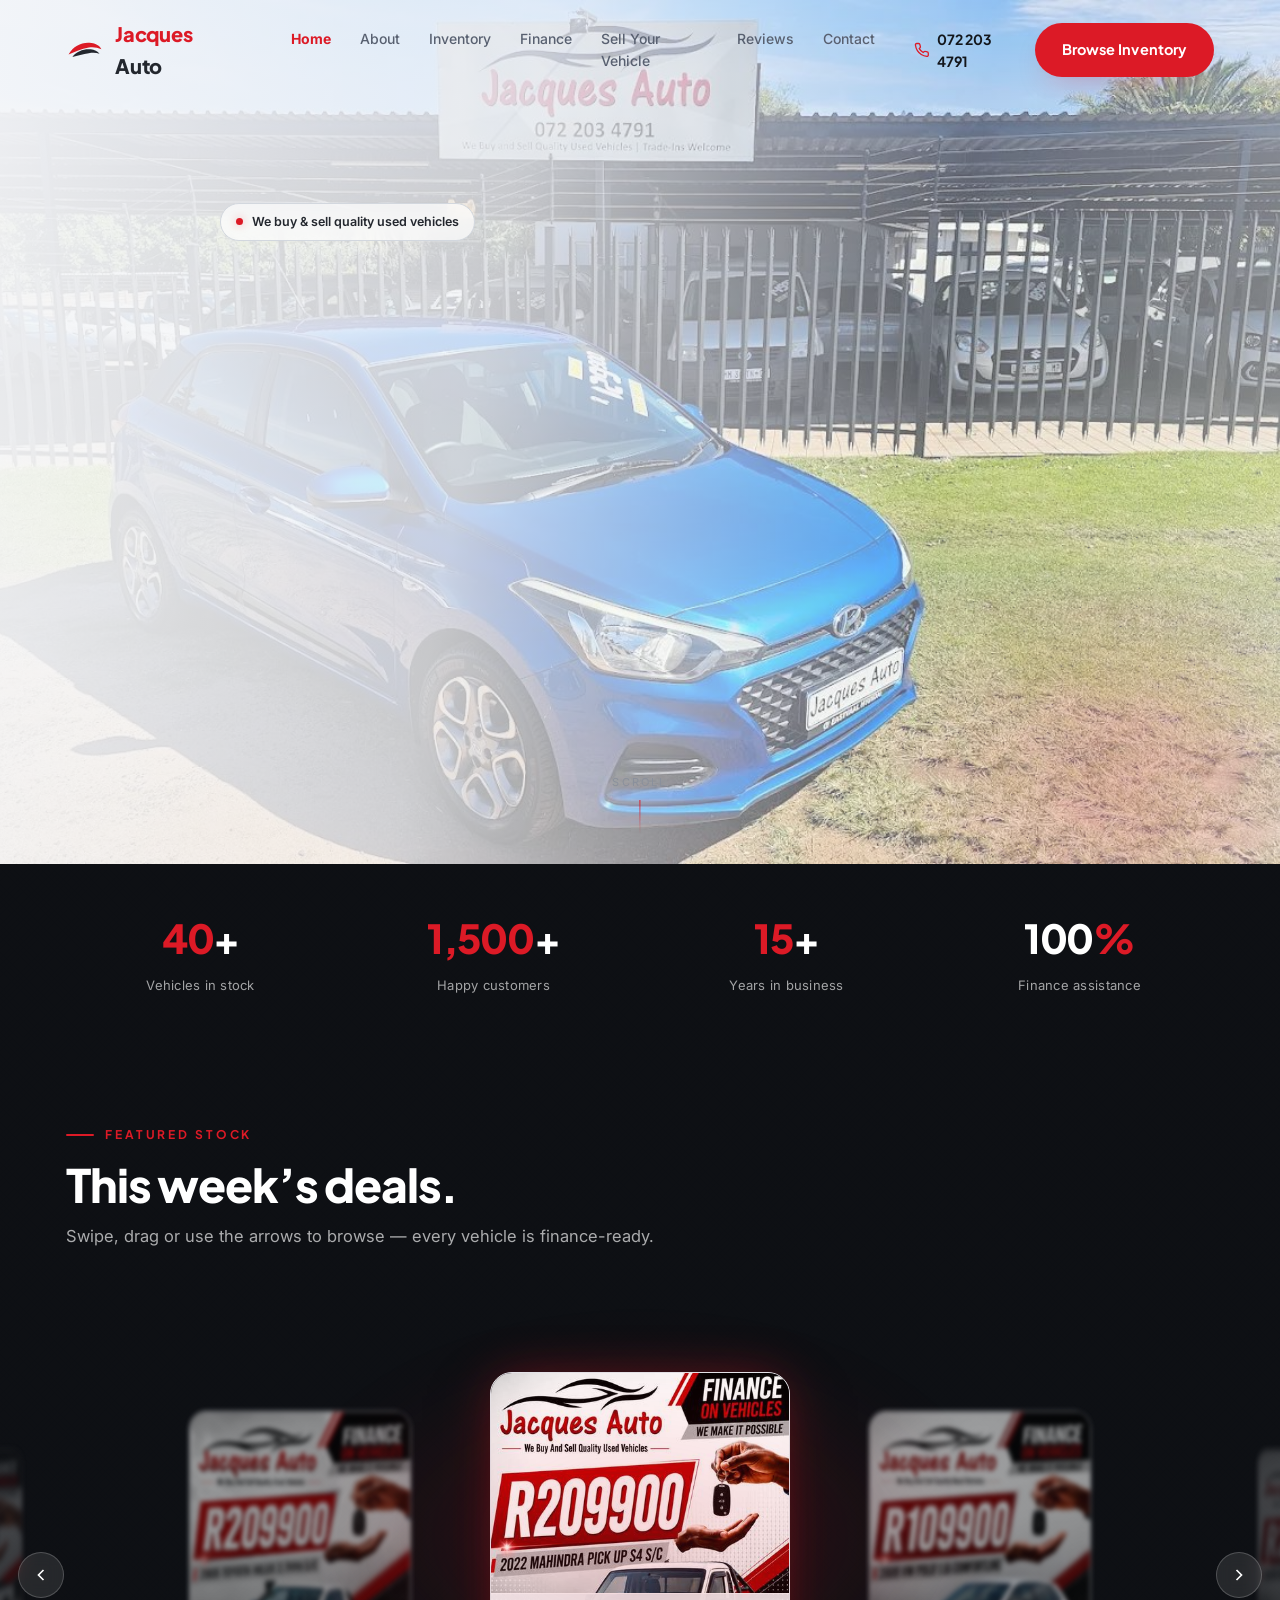
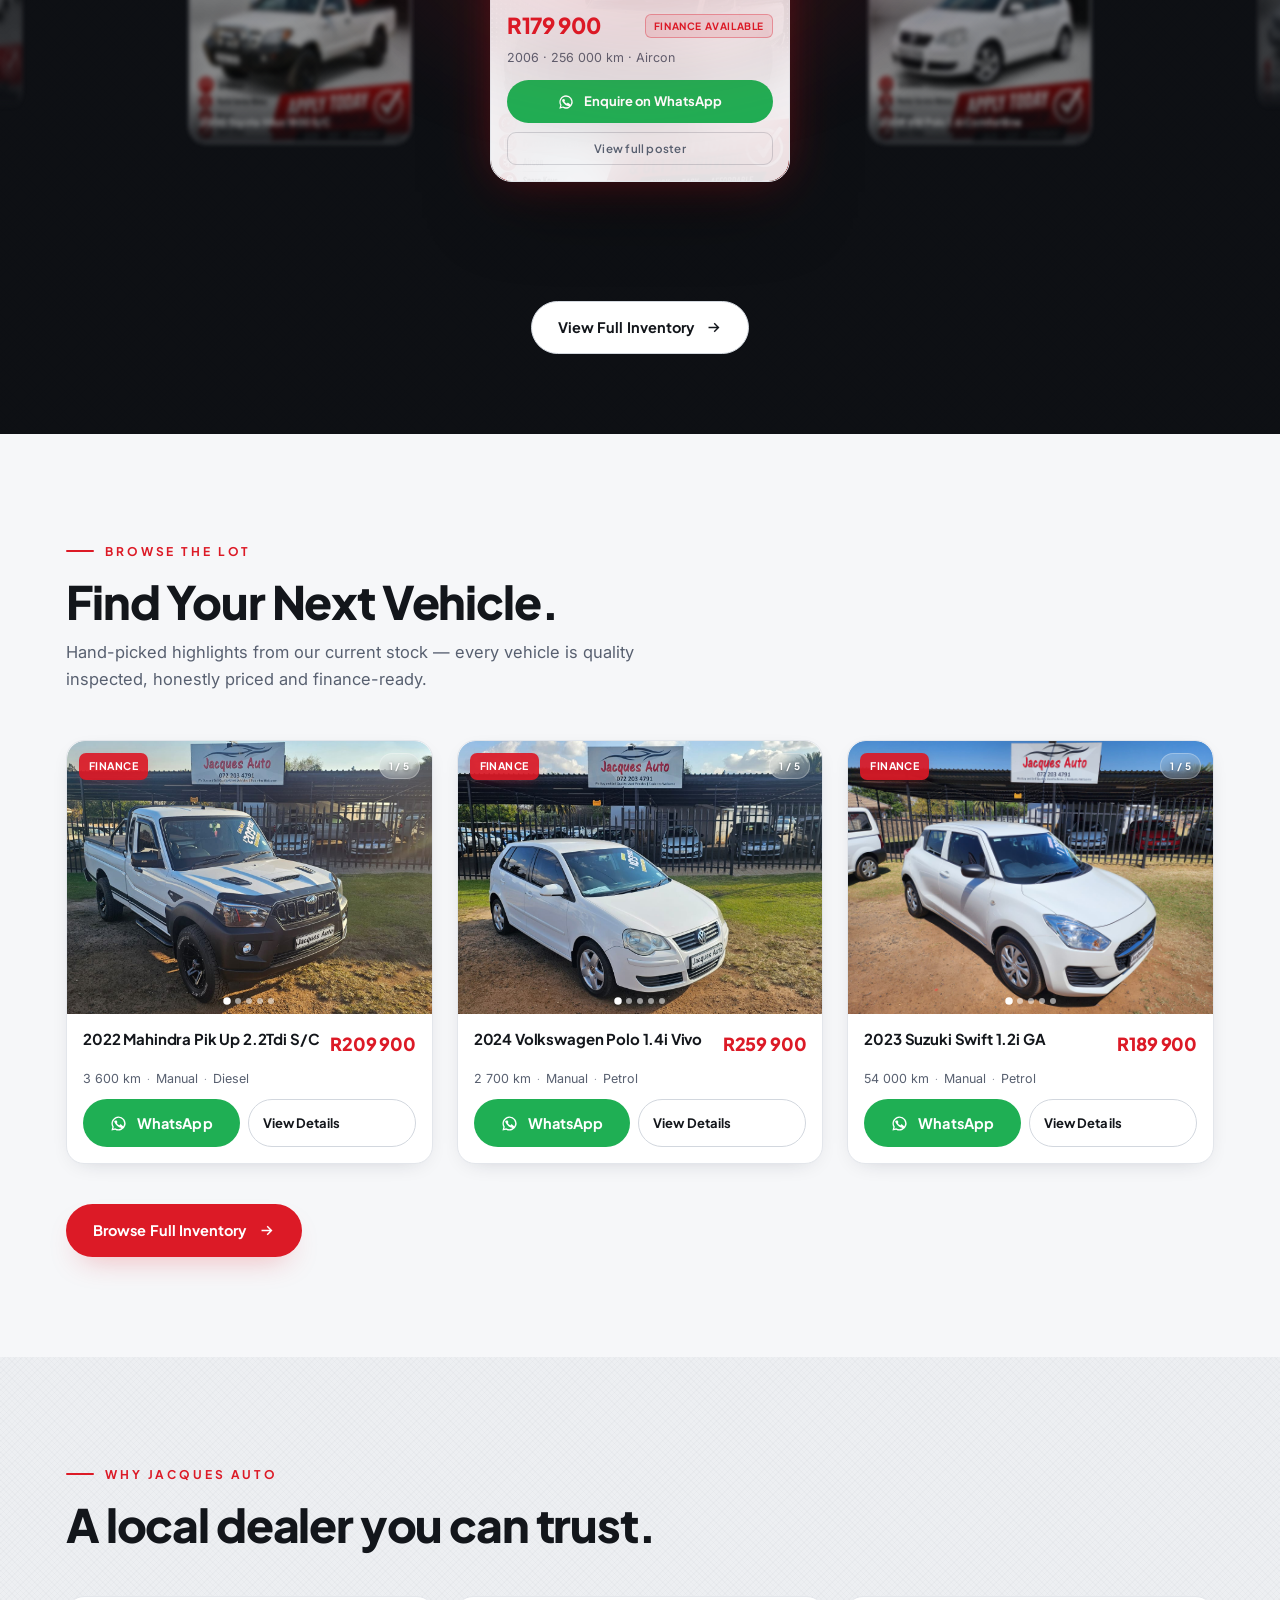
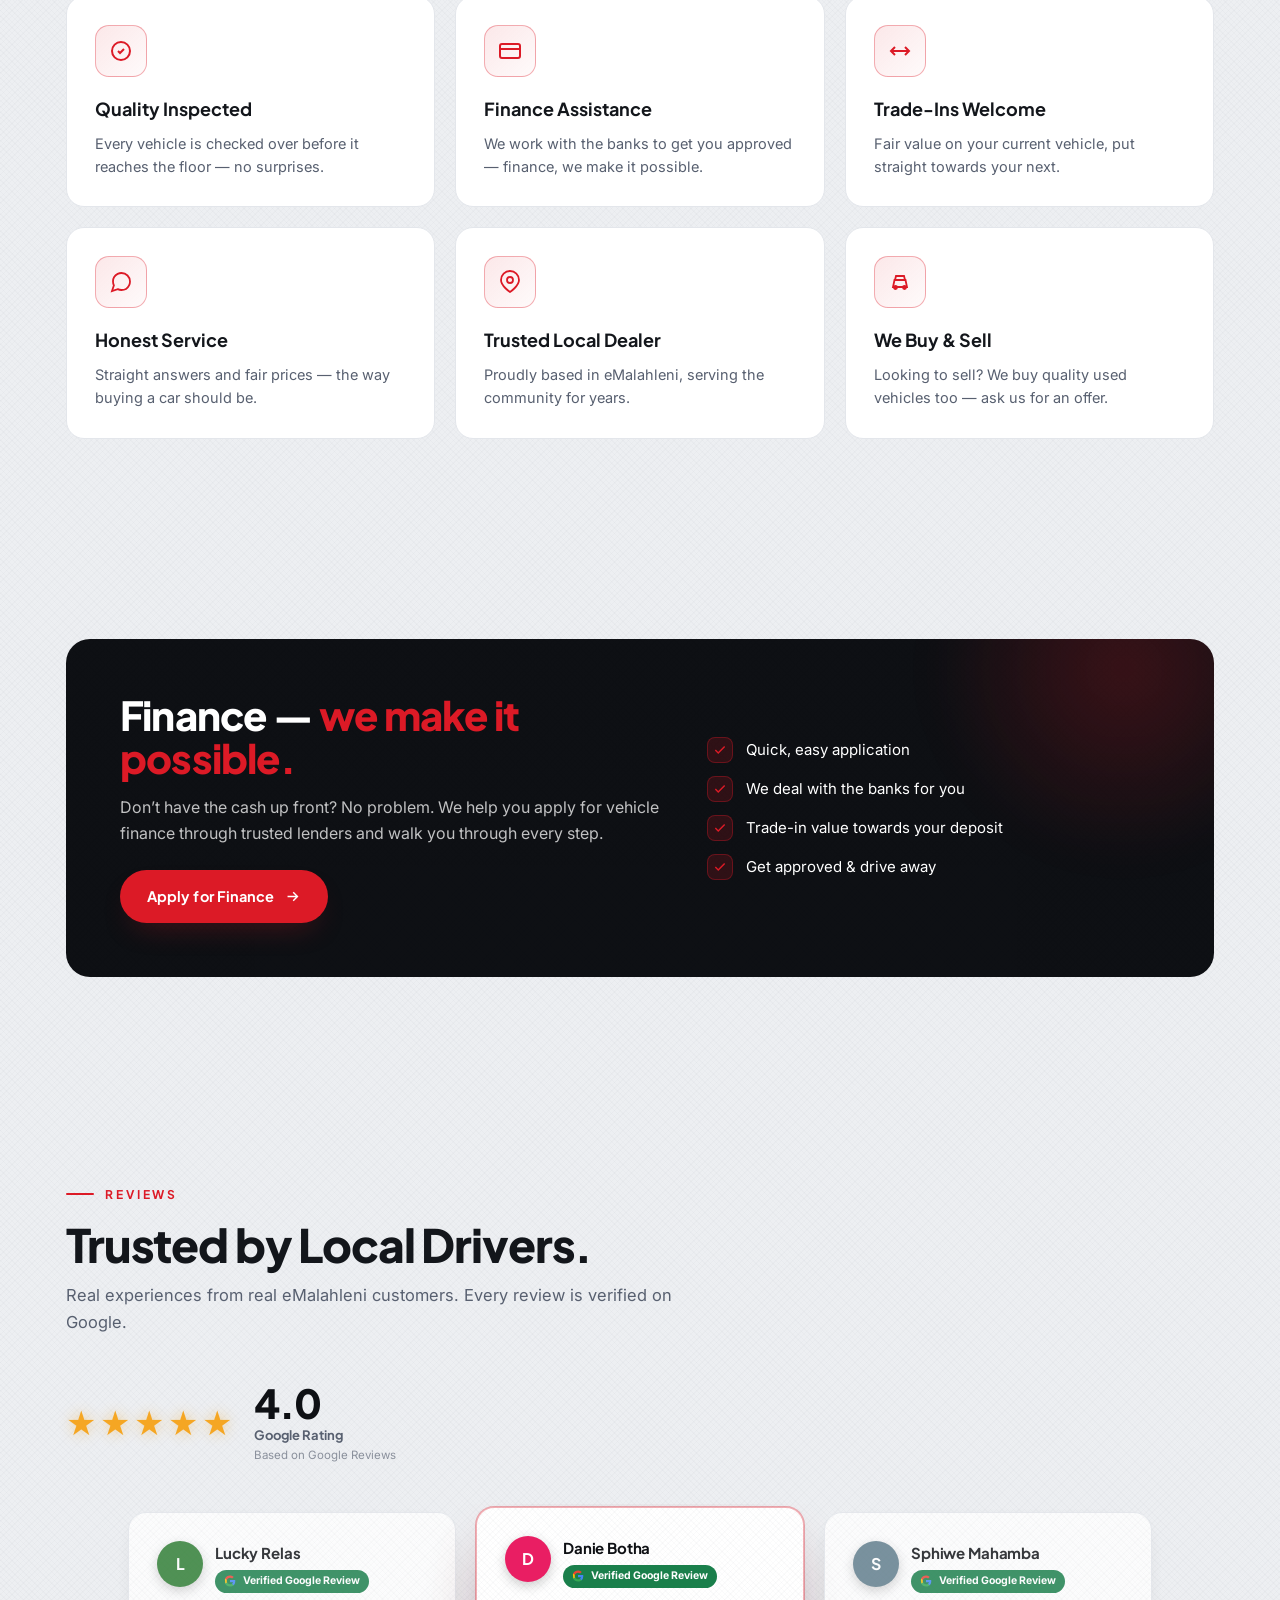
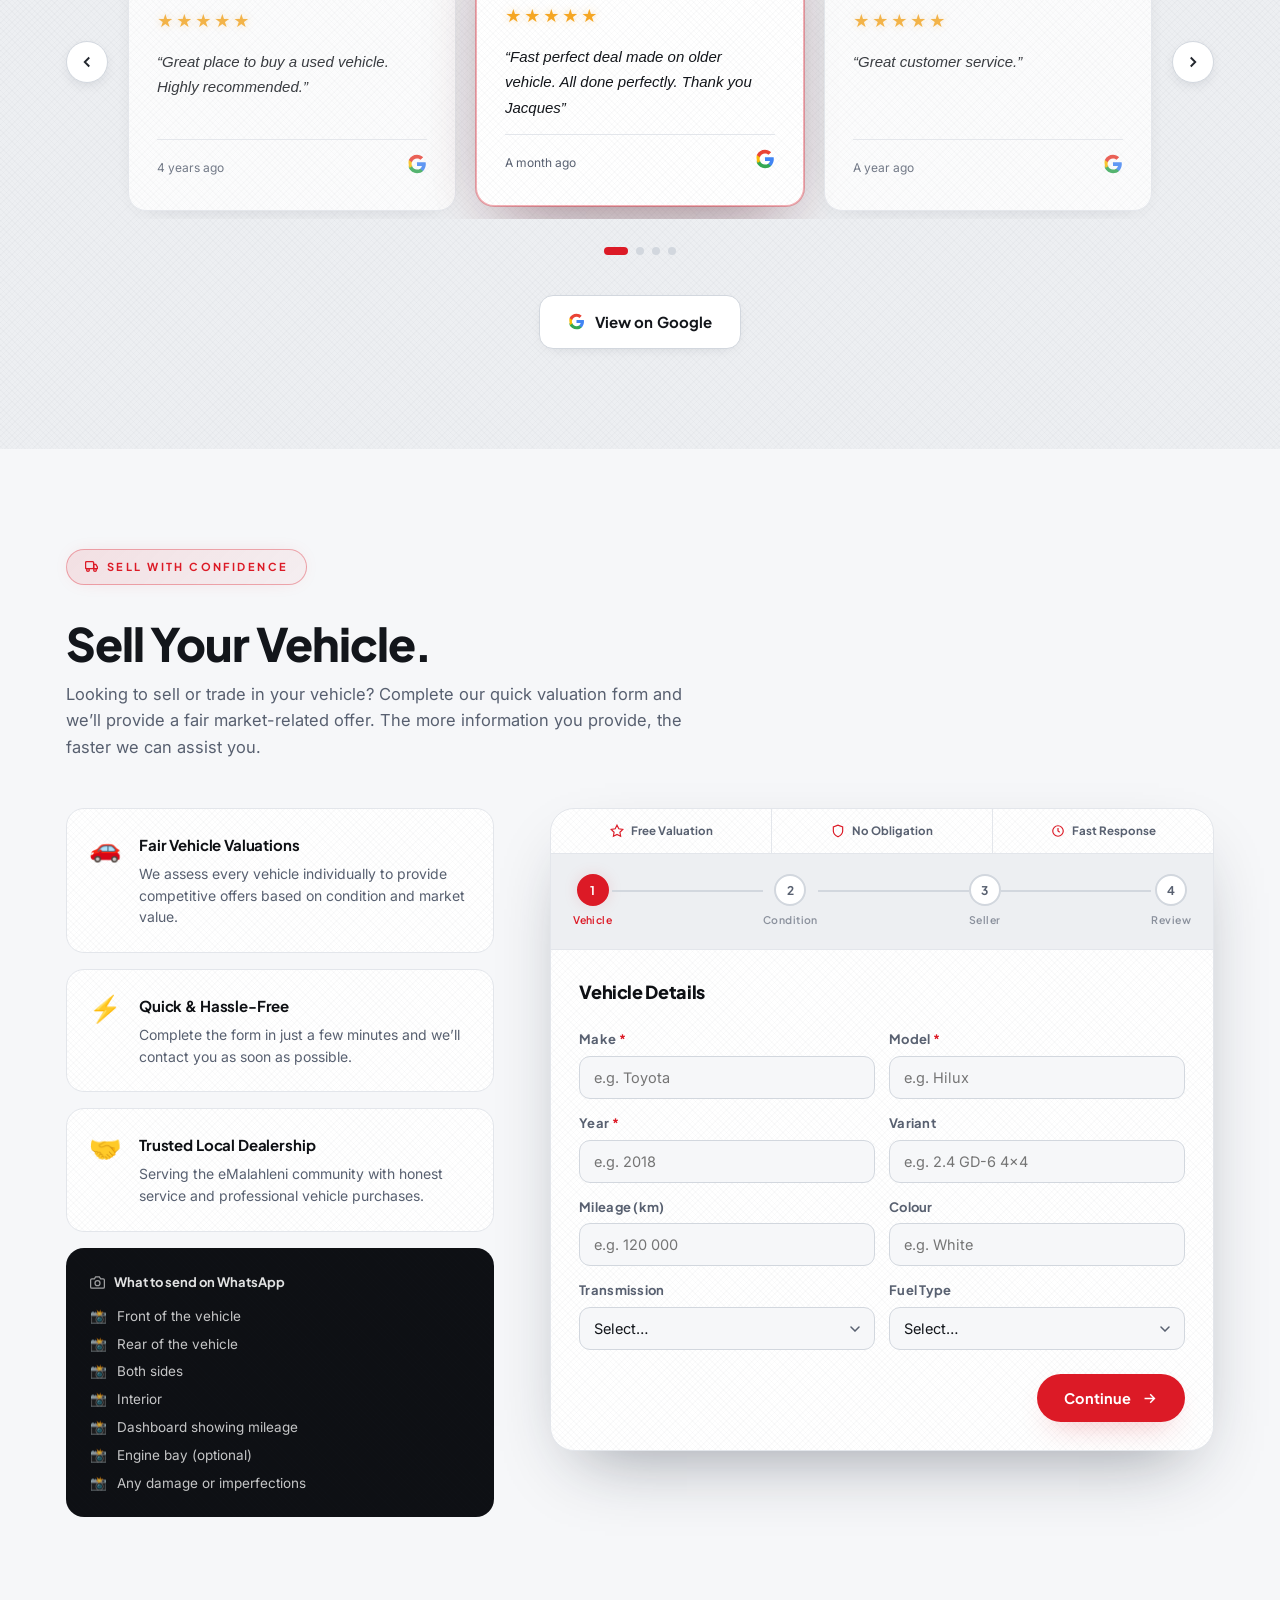
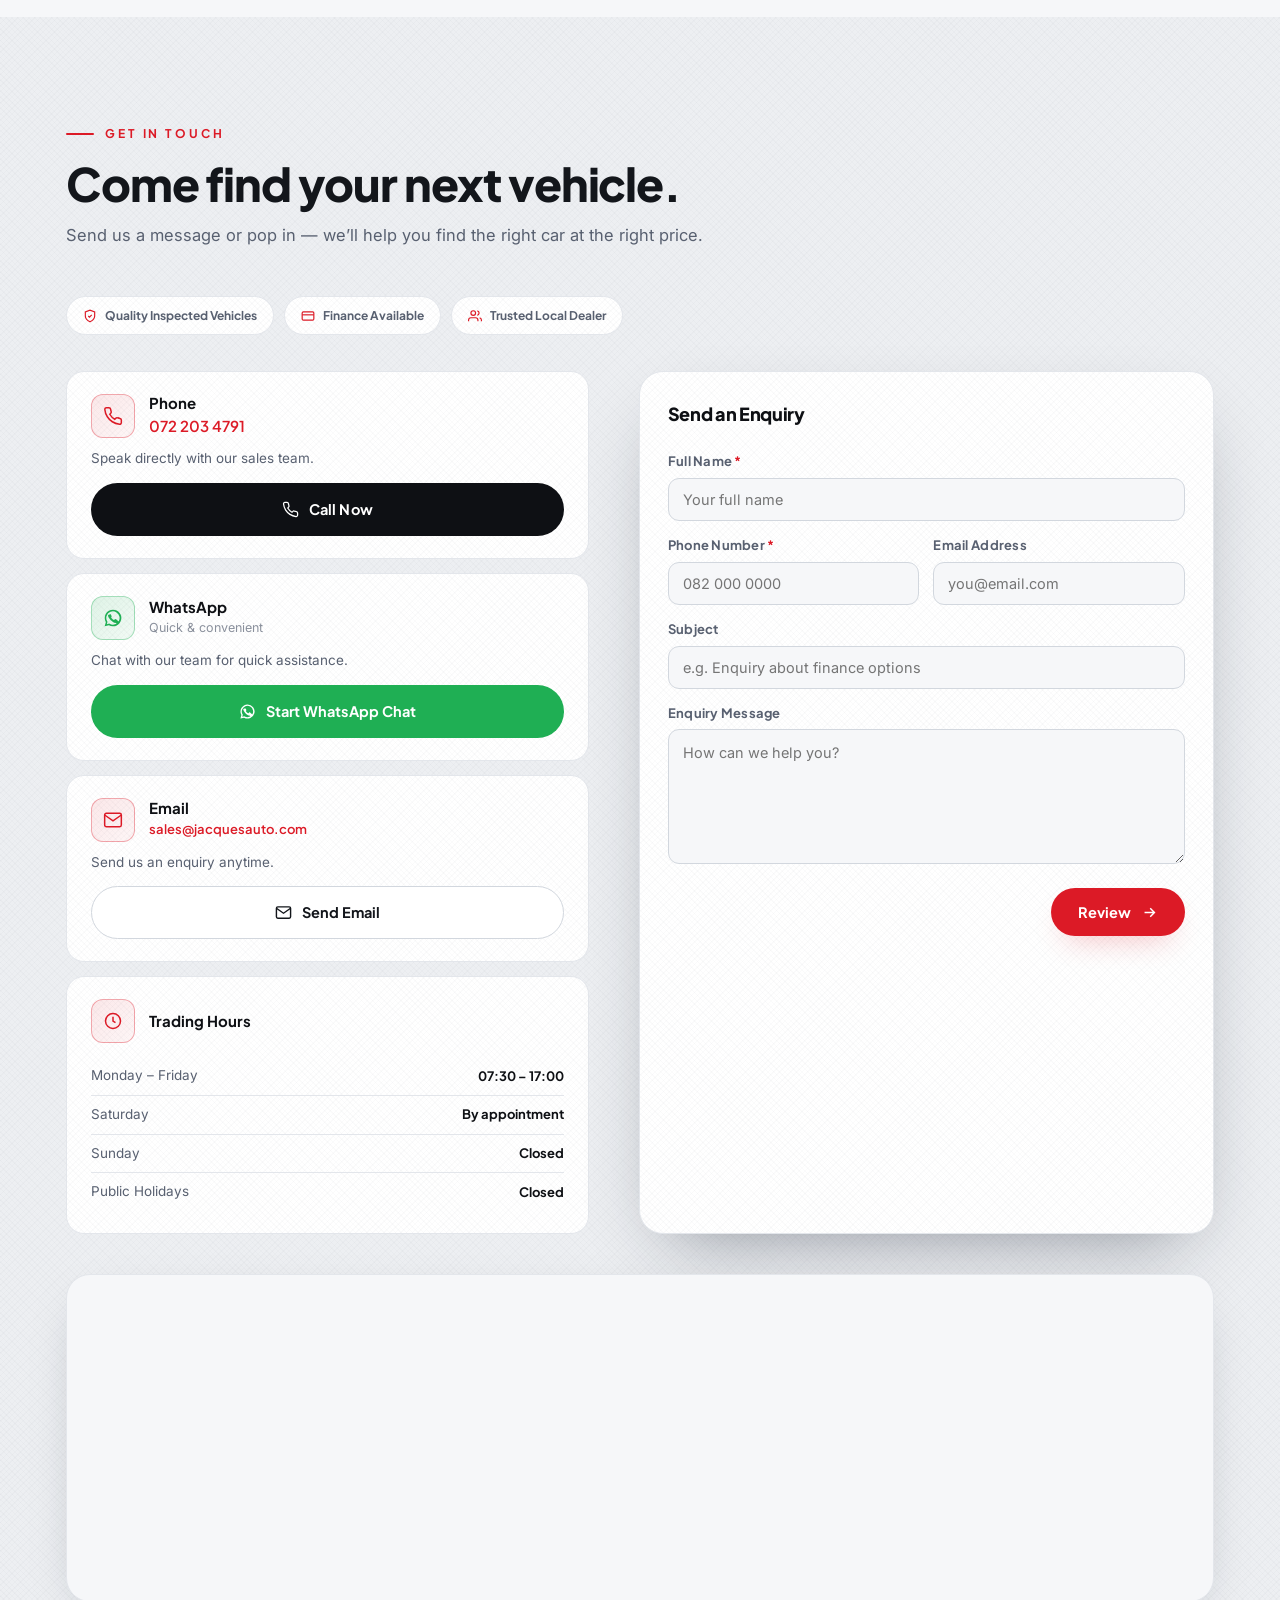
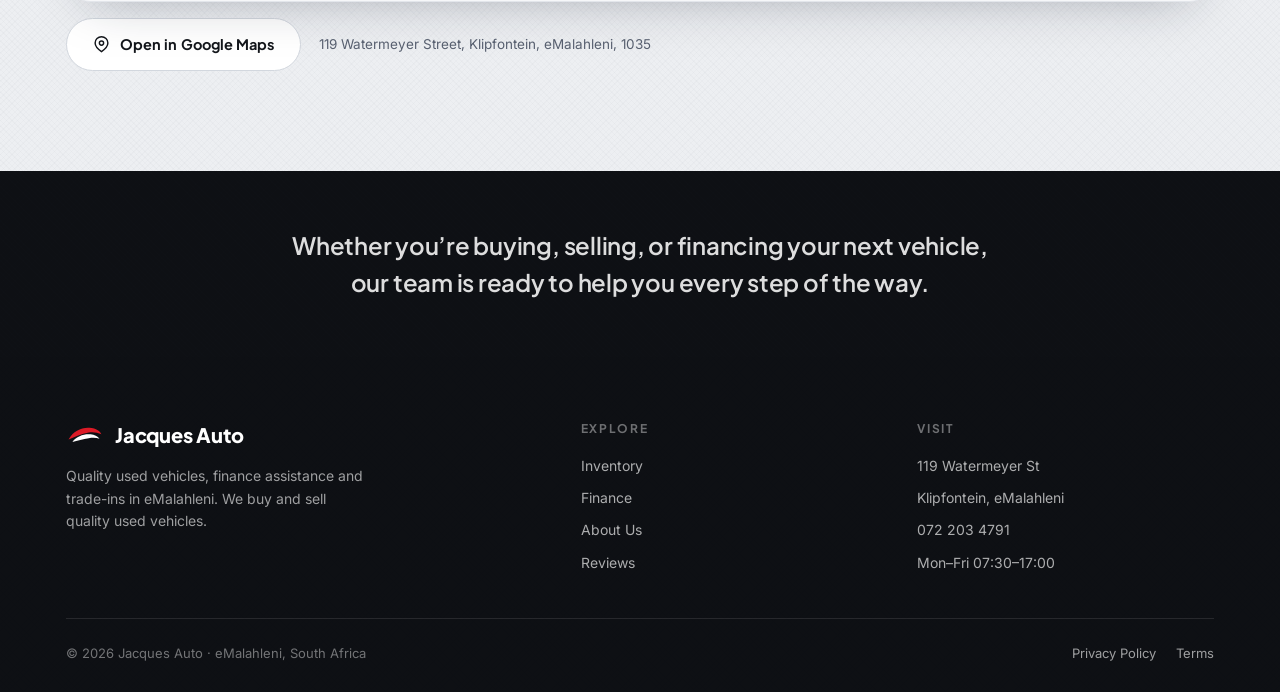
==== commit adf6121b: "Complete Contact section overhaul + nav Sell Your Vehicle link PART 1 — Navigation - Add "Sell Your " ====
--- a/index.html
+++ b/index.html
@@ -105,6 +105,7 @@
       <a href="about.html">About</a>
       <a href="inventory.html">Inventory</a>
       <a href="finance.html">Finance</a>
+      <a href="#sell" class="nav-sell">Sell Your Vehicle</a>
       <a href="testimonials.html">Reviews</a>
       <a href="contact.html">Contact</a>
     </nav>
@@ -121,6 +122,7 @@
       <a href="about.html">About</a>
       <a href="inventory.html">Inventory</a>
       <a href="finance.html">Finance</a>
+      <a href="#sell" class="nav-sell">Sell Your Vehicle</a>
       <a href="testimonials.html">Reviews</a>
       <a href="contact.html">Contact</a>
 </nav>
@@ -570,38 +572,188 @@
 </section>
 
 <!-- ===================== CONTACT ===================== -->
-<section class="section" id="contact" aria-labelledby="contact-heading">
+<section class="section ct-section" id="contact" aria-labelledby="contact-heading">
   <div class="wrap">
     <div class="section-head reveal">
       <span class="eyebrow">Get in touch</span>
       <h2 id="contact-heading">Come find your next vehicle.</h2>
       <p>Send us a message or pop in &mdash; we&rsquo;ll help you find the right car at the right price.</p>
     </div>
+
+    <!-- trust badges -->
+    <div class="ct-trust reveal">
+      <div class="ct-trust-badge">
+        <svg viewBox="0 0 24 24" width="14" height="14" fill="none" stroke="currentColor" stroke-width="2" aria-hidden="true"><path d="M12 22s8-4 8-10V5l-8-3-8 3v7c0 6 8 10 8 10z"/><path d="m9 12 2 2 4-4"/></svg>
+        Quality Inspected Vehicles
+      </div>
+      <div class="ct-trust-badge">
+        <svg viewBox="0 0 24 24" width="14" height="14" fill="none" stroke="currentColor" stroke-width="2" aria-hidden="true"><rect x="2" y="5" width="20" height="14" rx="2"/><path d="M2 10h20"/></svg>
+        Finance Available
+      </div>
+      <div class="ct-trust-badge">
+        <svg viewBox="0 0 24 24" width="14" height="14" fill="none" stroke="currentColor" stroke-width="2" aria-hidden="true"><path d="M17 21v-2a4 4 0 0 0-4-4H5a4 4 0 0 0-4 4v2"/><circle cx="9" cy="7" r="4"/><path d="M23 21v-2a4 4 0 0 0-3-3.87M16 3.13a4 4 0 0 1 0 7.75"/></svg>
+        Trusted Local Dealer
+      </div>
+    </div>
+
     <div class="contact-grid">
-      <div class="contact-info reveal">
-        <div class="ci"><div class="ci-ic"><svg viewBox="0 0 24 24" fill="none" stroke="currentColor" stroke-width="1.8" aria-hidden="true"><path d="M22 16.9v3a2 2 0 0 1-2.2 2 19.8 19.8 0 0 1-8.6-3 19.5 19.5 0 0 1-6-6 19.8 19.8 0 0 1-3-8.6A2 2 0 0 1 4.1 2h3a2 2 0 0 1 2 1.7c.1 1 .4 1.9.7 2.8a2 2 0 0 1-.5 2.1L8.1 9.9a16 16 0 0 0 6 6l1.3-1.3a2 2 0 0 1 2.1-.4c.9.3 1.8.6 2.8.7a2 2 0 0 1 1.7 2z"/></svg></div><div><small>Phone</small><b><a href="tel:0722034791">072 203 4791</a></b></div></div>
-        <div class="ci"><div class="ci-ic"><svg viewBox="0 0 24 24" fill="none" stroke="currentColor" stroke-width="1.8" aria-hidden="true"><rect x="2" y="4" width="20" height="16" rx="2"/><path d="m22 6-10 7L2 6"/></svg></div><div><small>Email</small><b><a href="mailto:sales@jacquesauto.com">sales@jacquesauto.com</a></b></div></div>
-        <div class="ci"><div class="ci-ic"><svg viewBox="0 0 24 24" fill="none" stroke="currentColor" stroke-width="1.8" aria-hidden="true"><path d="M21 10c0 6-9 12-9 12s-9-6-9-12a9 9 0 0 1 18 0z"/><circle cx="12" cy="10" r="3"/></svg></div><div><small>Address</small><b>119 Watermeyer St, Klipfontein, eMalahleni, 1035</b></div></div>
-        <div class="ci"><div class="ci-ic"><svg viewBox="0 0 24 24" fill="none" stroke="currentColor" stroke-width="1.8" aria-hidden="true"><circle cx="12" cy="12" r="9"/><path d="M12 7v5l3 2"/></svg></div><div><small>Trading hours</small><b>Mon&ndash;Fri 07:30&ndash;17:00 &middot; Weekends by appointment</b></div></div>
-        <div class="contact-actions">
-          <a href="tel:0722034791" class="btn btn-dark"><svg viewBox="0 0 24 24" fill="none" stroke="currentColor" stroke-width="1.8" aria-hidden="true"><path d="M22 16.9v3a2 2 0 0 1-2.2 2 19.8 19.8 0 0 1-8.6-3 19.5 19.5 0 0 1-6-6 19.8 19.8 0 0 1-3-8.6A2 2 0 0 1 4.1 2h3a2 2 0 0 1 2 1.7c.1 1 .4 1.9.7 2.8a2 2 0 0 1-.5 2.1L8.1 9.9a16 16 0 0 0 6 6l1.3-1.3a2 2 0 0 1 2.1-.4c.9.3 1.8.6 2.8.7a2 2 0 0 1 1.7 2z"/></svg>Call Now</a>
-          <a href="https://wa.me/27722034791" class="btn btn-wa"><svg viewBox="0 0 24 24" fill="currentColor" aria-hidden="true"><path d="M12 2a10 10 0 0 0-8.6 15l-1.4 5 5.1-1.3A10 10 0 1 0 12 2zm0 18a8 8 0 0 1-4.1-1.1l-.3-.2-3 .8.8-2.9-.2-.3A8 8 0 1 1 12 20zm4.4-6c-.2-.1-1.4-.7-1.6-.8s-.4-.1-.5.1-.6.8-.8 1-.3.1-.5 0a6.5 6.5 0 0 1-3.2-2.8c-.2-.4.2-.4.6-1.2a.4.4 0 0 0 0-.4l-.8-1.9c-.2-.5-.4-.4-.5-.4h-.5a1 1 0 0 0-.7.3A3 3 0 0 0 6 8.6c0 1.8 1.3 3.5 1.5 3.8s2.6 4 6.3 5.3c2.3.8 2.4.5 2.9.5a2.5 2.5 0 0 0 1.7-1.2 2 2 0 0 0 .1-1.2c0-.1-.2-.2-.4-.3z"/></svg>WhatsApp</a>
-        </div>
-      </div>
-      <form class="form reveal" data-delay="1" id="enquiryForm" aria-label="Enquiry form">
-        <div class="form-row">
-          <div class="field"><label for="n">Name</label><input id="n" name="name" type="text" placeholder="Your name" autocomplete="name" required></div>
-          <div class="field"><label for="ph">Phone</label><input id="ph" name="phone" type="tel" placeholder="082 000 0000" autocomplete="tel" required></div>
-        </div>
-        <div class="field"><label for="veh">Vehicle you&rsquo;re interested in</label><input id="veh" name="vehicle" type="text" placeholder="e.g. 2015 Ford Ranger"></div>
-        <div class="field"><label for="opt">I&rsquo;m interested in</label><select id="opt" name="interest"><option>Select&hellip;</option><option>Buying a vehicle</option><option>Vehicle finance</option><option>Trading in my car</option><option>Selling my car to you</option></select></div>
-        <div class="field"><label for="msg">Message</label><textarea id="msg" name="message" placeholder="How can we help?"></textarea></div>
-        <button type="submit" class="btn btn-primary">Send Enquiry
-          <svg viewBox="0 0 24 24" fill="none" stroke="currentColor" stroke-width="2" aria-hidden="true"><path d="m22 2-7 20-4-9-9-4z"/></svg></button>
-        <div class="form-ok" id="formOk" role="status"><svg viewBox="0 0 24 24" width="18" height="18" fill="none" stroke="currentColor" stroke-width="2.5" aria-hidden="true"><path d="M20 6 9 17l-5-5"/></svg>Thanks &mdash; we&rsquo;ll be in touch shortly.</div>
-      </form>
-    </div>
-    <div class="map media reveal"><iframe src="https://www.google.com/maps?q=119+Watermeyer+Street,+Klipfontein,+eMalahleni,+1035&output=embed" title="Map showing Jacques Auto location at 119 Watermeyer Street, Klipfontein, eMalahleni" loading="lazy" referrerpolicy="no-referrer-when-downgrade" allowfullscreen></iframe></div>
+
+      <!-- left: premium contact cards -->
+      <div class="ct-cards">
+
+        <!-- phone -->
+        <div class="ct-card reveal">
+          <div class="ct-card-head">
+            <div class="ct-card-ic">
+              <svg viewBox="0 0 24 24" fill="none" stroke="currentColor" stroke-width="1.8" aria-hidden="true"><path d="M22 16.9v3a2 2 0 0 1-2.2 2 19.8 19.8 0 0 1-8.6-3 19.5 19.5 0 0 1-6-6 19.8 19.8 0 0 1-3-8.6A2 2 0 0 1 4.1 2h3a2 2 0 0 1 2 1.7c.1 1 .4 1.9.7 2.8a2 2 0 0 1-.5 2.1L8.1 9.9a16 16 0 0 0 6 6l1.3-1.3a2 2 0 0 1 2.1-.4c.9.3 1.8.6 2.8.7a2 2 0 0 1 1.7 2z"/></svg>
+            </div>
+            <div>
+              <h3>Phone</h3>
+              <a href="tel:+27722034791" class="ct-card-value">072 203 4791</a>
+            </div>
+          </div>
+          <p>Speak directly with our sales team.</p>
+          <a href="tel:+27722034791" class="btn btn-dark ct-btn">
+            <svg viewBox="0 0 24 24" fill="none" stroke="currentColor" stroke-width="1.8" aria-hidden="true"><path d="M22 16.9v3a2 2 0 0 1-2.2 2 19.8 19.8 0 0 1-8.6-3 19.5 19.5 0 0 1-6-6 19.8 19.8 0 0 1-3-8.6A2 2 0 0 1 4.1 2h3a2 2 0 0 1 2 1.7c.1 1 .4 1.9.7 2.8a2 2 0 0 1-.5 2.1L8.1 9.9a16 16 0 0 0 6 6l1.3-1.3a2 2 0 0 1 2.1-.4c.9.3 1.8.6 2.8.7a2 2 0 0 1 1.7 2z"/></svg>
+            Call Now
+          </a>
+        </div>
+
+        <!-- whatsapp -->
+        <div class="ct-card reveal" data-delay="1">
+          <div class="ct-card-head">
+            <div class="ct-card-ic ct-card-ic--wa">
+              <svg viewBox="0 0 24 24" fill="currentColor" aria-hidden="true"><path d="M12 2a10 10 0 0 0-8.6 15l-1.4 5 5.1-1.3A10 10 0 1 0 12 2zm0 18a8 8 0 0 1-4.1-1.1l-.3-.2-3 .8.8-2.9-.2-.3A8 8 0 1 1 12 20zm4.4-6c-.2-.1-1.4-.7-1.6-.8s-.4-.1-.5.1-.6.8-.8 1-.3.1-.5 0a6.5 6.5 0 0 1-3.2-2.8c-.2-.4.2-.4.6-1.2a.4.4 0 0 0 0-.4l-.8-1.9c-.2-.5-.4-.4-.5-.4h-.5a1 1 0 0 0-.7.3A3 3 0 0 0 6 8.6c0 1.8 1.3 3.5 1.5 3.8s2.6 4 6.3 5.3c2.3.8 2.4.5 2.9.5a2.5 2.5 0 0 0 1.7-1.2 2 2 0 0 0 .1-1.2c0-.1-.2-.2-.4-.3z"/></svg>
+            </div>
+            <div>
+              <h3>WhatsApp</h3>
+              <span class="ct-card-sub">Quick &amp; convenient</span>
+            </div>
+          </div>
+          <p>Chat with our team for quick assistance.</p>
+          <a href="https://wa.link/v2q6l8" class="btn btn-wa ct-btn" target="_blank" rel="noopener noreferrer">
+            <svg viewBox="0 0 24 24" fill="currentColor" width="16" height="16" aria-hidden="true"><path d="M12 2a10 10 0 0 0-8.6 15l-1.4 5 5.1-1.3A10 10 0 1 0 12 2zm0 18a8 8 0 0 1-4.1-1.1l-.3-.2-3 .8.8-2.9-.2-.3A8 8 0 1 1 12 20zm4.4-6c-.2-.1-1.4-.7-1.6-.8s-.4-.1-.5.1-.6.8-.8 1-.3.1-.5 0a6.5 6.5 0 0 1-3.2-2.8c-.2-.4.2-.4.6-1.2a.4.4 0 0 0 0-.4l-.8-1.9c-.2-.5-.4-.4-.5-.4h-.5a1 1 0 0 0-.7.3A3 3 0 0 0 6 8.6c0 1.8 1.3 3.5 1.5 3.8s2.6 4 6.3 5.3c2.3.8 2.4.5 2.9.5a2.5 2.5 0 0 0 1.7-1.2 2 2 0 0 0 .1-1.2c0-.1-.2-.2-.4-.3z"/></svg>
+            Start WhatsApp Chat
+          </a>
+        </div>
+
+        <!-- email -->
+        <div class="ct-card reveal" data-delay="2">
+          <div class="ct-card-head">
+            <div class="ct-card-ic">
+              <svg viewBox="0 0 24 24" fill="none" stroke="currentColor" stroke-width="1.8" aria-hidden="true"><rect x="2" y="4" width="20" height="16" rx="2"/><path d="m22 6-10 7L2 6"/></svg>
+            </div>
+            <div>
+              <h3>Email</h3>
+              <a href="mailto:sales@jacquesauto.com" class="ct-card-value ct-card-value--sm">sales@jacquesauto.com</a>
+            </div>
+          </div>
+          <p>Send us an enquiry anytime.</p>
+          <a href="mailto:sales@jacquesauto.com" class="btn btn-ghost ct-btn">
+            <svg viewBox="0 0 24 24" fill="none" stroke="currentColor" stroke-width="2" aria-hidden="true"><rect x="2" y="4" width="20" height="16" rx="2"/><path d="m22 6-10 7L2 6"/></svg>
+            Send Email
+          </a>
+        </div>
+
+        <!-- trading hours -->
+        <div class="ct-card ct-card--hours reveal" data-delay="3">
+          <div class="ct-card-head">
+            <div class="ct-card-ic">
+              <svg viewBox="0 0 24 24" fill="none" stroke="currentColor" stroke-width="1.8" aria-hidden="true"><circle cx="12" cy="12" r="9"/><path d="M12 7v5l3 2"/></svg>
+            </div>
+            <h3>Trading Hours</h3>
+          </div>
+          <dl class="ct-hours">
+            <div><dt>Monday &ndash; Friday</dt><dd>07:30 &ndash; 17:00</dd></div>
+            <div><dt>Saturday</dt><dd>By appointment</dd></div>
+            <div><dt>Sunday</dt><dd>Closed</dd></div>
+            <div><dt>Public Holidays</dt><dd>Closed</dd></div>
+          </dl>
+        </div>
+
+      </div><!-- /.ct-cards -->
+
+      <!-- right: enquiry wizard -->
+      <div class="eq-wrap reveal" data-delay="1" id="eqWrap">
+
+        <!-- step 1: form -->
+        <div class="eq-panel eq-panel--active" id="eq-p1">
+          <h3 class="sv-panel-title">Send an Enquiry</h3>
+          <div class="sv-grid">
+            <div class="sv-field sv-field--full">
+              <label for="eq-name">Full Name <span class="sv-req">*</span></label>
+              <input id="eq-name" type="text" placeholder="Your full name" autocomplete="name">
+            </div>
+            <div class="sv-field">
+              <label for="eq-phone">Phone Number <span class="sv-req">*</span></label>
+              <input id="eq-phone" type="tel" placeholder="082 000 0000" autocomplete="tel">
+            </div>
+            <div class="sv-field">
+              <label for="eq-email">Email Address</label>
+              <input id="eq-email" type="email" placeholder="you@email.com" autocomplete="email">
+            </div>
+            <div class="sv-field sv-field--full">
+              <label for="eq-subject">Subject</label>
+              <input id="eq-subject" type="text" placeholder="e.g. Enquiry about finance options">
+            </div>
+            <div class="sv-field sv-field--full">
+              <label for="eq-msg">Enquiry Message</label>
+              <textarea id="eq-msg" rows="5" placeholder="How can we help you?"></textarea>
+            </div>
+          </div>
+          <div class="sv-btns sv-btns--end">
+            <button class="btn btn-primary eq-btn-next" type="button">Review <svg viewBox="0 0 24 24" fill="none" stroke="currentColor" stroke-width="2" aria-hidden="true"><path d="M5 12h14M13 6l6 6-6 6"/></svg></button>
+          </div>
+        </div>
+
+        <!-- step 2: review -->
+        <div class="eq-panel" id="eq-p2" aria-hidden="true">
+          <h3 class="sv-panel-title">Review Your Enquiry</h3>
+          <div class="sv-review" id="eq-review"></div>
+          <div class="sv-response-banner">
+            <svg viewBox="0 0 24 24" width="16" height="16" fill="none" stroke="currentColor" stroke-width="2" aria-hidden="true"><circle cx="12" cy="12" r="9"/><path d="M12 7v5l3 2"/></svg>
+            Most enquiries receive a response within one business day.
+          </div>
+          <div class="sv-btns">
+            <button class="btn btn-ghost eq-btn-back" type="button"><svg viewBox="0 0 24 24" fill="none" stroke="currentColor" stroke-width="2" aria-hidden="true"><path d="M19 12H5M11 6l-6 6 6 6"/></svg> Edit</button>
+            <a id="eqSubmit" href="#" class="btn btn-wa" target="_blank" rel="noopener noreferrer">
+              <svg viewBox="0 0 24 24" fill="currentColor" width="17" height="17" aria-hidden="true"><path d="M12 2a10 10 0 0 0-8.6 15l-1.4 5 5.1-1.3A10 10 0 1 0 12 2zm0 18a8 8 0 0 1-4.1-1.1l-.3-.2-3 .8.8-2.9-.2-.3A8 8 0 1 1 12 20zm4.4-6c-.2-.1-1.4-.7-1.6-.8s-.4-.1-.5.1-.6.8-.8 1-.3.1-.5 0a6.5 6.5 0 0 1-3.2-2.8c-.2-.4.2-.4.6-1.2a.4.4 0 0 0 0-.4l-.8-1.9c-.2-.5-.4-.4-.5-.4h-.5a1 1 0 0 0-.7.3A3 3 0 0 0 6 8.6c0 1.8 1.3 3.5 1.5 3.8s2.6 4 6.3 5.3c2.3.8 2.4.5 2.9.5a2.5 2.5 0 0 0 1.7-1.2 2 2 0 0 0 .1-1.2c0-.1-.2-.2-.4-.3z"/></svg>
+              Send on WhatsApp
+            </a>
+          </div>
+        </div>
+
+      </div><!-- /.eq-wrap -->
+
+    </div><!-- /.contact-grid -->
+
+    <!-- map -->
+    <div class="ct-map-wrap reveal">
+      <div class="ct-map">
+        <iframe
+          src="https://maps.google.com/maps?q=119+Watermeyer+Street,+Klipfontein,+eMalahleni,+1035,+South+Africa&output=embed&z=17"
+          title="Jacques Auto location — 119 Watermeyer Street, Klipfontein, eMalahleni"
+          loading="lazy"
+          referrerpolicy="no-referrer-when-downgrade"
+          allowfullscreen></iframe>
+      </div>
+      <div class="ct-map-actions">
+        <a href="https://www.google.com/maps/search/?api=1&query=119+Watermeyer+Street%2C+Klipfontein%2C+eMalahleni%2C+1035%2C+South+Africa"
+           class="btn btn-ghost" target="_blank" rel="noopener noreferrer">
+          <svg viewBox="0 0 24 24" width="16" height="16" fill="none" stroke="currentColor" stroke-width="2" aria-hidden="true"><path d="M21 10c0 6-9 12-9 12s-9-6-9-12a9 9 0 0 1 18 0z"/><circle cx="12" cy="10" r="3"/></svg>
+          Open in Google Maps
+        </a>
+        <span class="ct-map-address">119 Watermeyer Street, Klipfontein, eMalahleni, 1035</span>
+      </div>
+    </div>
+
+  </div>
+</section>
+
+<!-- ===================== CLOSING ===================== -->
+<section class="ct-closing">
+  <div class="wrap">
+    <p class="ct-closing-text reveal">Whether you&rsquo;re buying, selling, or financing your next vehicle, our team is ready to help you every step of the way.</p>
   </div>
 </section>
 </main>
@@ -651,5 +803,6 @@
 <script src="assets/js/finance-wizard.js" defer></script>
 <script src="assets/js/reviews.js" defer></script>
 <script src="assets/js/sell.js" defer></script>
+<script src="assets/js/enquiry.js" defer></script>
 </body>
 </html>
--- a/assets/css/main.css
+++ b/assets/css/main.css
@@ -990,3 +990,76 @@
   background:var(--bg-2);border-radius:var(--r-sm);padding:11px 15px;
   font-size:13px;color:var(--muted);margin-bottom:20px}
 .sv-response-banner svg{color:var(--red);flex:none}
+
+/* =========================================================
+   CONTACT — premium cards, enquiry wizard, map, closing
+   ========================================================= */
+
+/* trust badges */
+.ct-trust{display:flex;gap:10px;flex-wrap:wrap;margin-bottom:36px}
+.ct-trust-badge{display:inline-flex;align-items:center;gap:8px;padding:9px 16px;
+  border-radius:99px;background:var(--surface);border:1px solid var(--border);
+  font-family:var(--display);font-size:12px;font-weight:700;color:var(--muted);
+  background-image:var(--carbon)}
+.ct-trust-badge svg{color:var(--red);flex:none}
+
+/* cards column */
+.ct-cards{display:flex;flex-direction:column;gap:14px}
+
+.ct-card{background:var(--surface);border:1px solid var(--border);border-radius:var(--r);
+  padding:22px 24px;background-image:var(--carbon);
+  transition:transform .4s var(--ease),box-shadow .4s var(--ease),border-color .4s var(--ease)}
+.ct-card:hover{transform:translateY(-4px);border-color:var(--red-soft);
+  box-shadow:0 0 0 1px var(--red-soft),var(--shadow-lg)}
+
+.ct-card-head{display:flex;align-items:center;gap:14px;margin-bottom:10px}
+.ct-card-ic{width:44px;height:44px;border-radius:12px;flex:none;display:flex;
+  align-items:center;justify-content:center;
+  background:linear-gradient(135deg,rgba(220,26,38,.1),rgba(220,26,38,.04));
+  border:1px solid var(--red-soft)}
+.ct-card-ic svg{width:20px;height:20px;color:var(--red)}
+.ct-card-ic--wa{background:linear-gradient(135deg,rgba(31,175,84,.14),rgba(31,175,84,.06));
+  border-color:rgba(31,175,84,.35)}
+.ct-card-ic--wa svg{color:#1faf54}
+.ct-card h3{font-family:var(--display);font-size:15px;font-weight:700;
+  color:var(--ink);margin:0;line-height:1.2}
+.ct-card-value{font-family:var(--display);font-size:15px;font-weight:600;
+  color:var(--red);display:block;margin-top:2px;transition:color .2s}
+.ct-card-value:hover{color:var(--red-2)}
+.ct-card-value--sm{font-size:13px}
+.ct-card-sub{font-size:12.5px;color:var(--faint);display:block;margin-top:2px}
+.ct-card>p{font-size:13.5px;color:var(--muted);margin-bottom:14px;line-height:1.52}
+.ct-btn{width:100%;justify-content:center}
+
+/* trading hours */
+.ct-card--hours .ct-card-head{margin-bottom:14px}
+.ct-hours{display:flex;flex-direction:column}
+.ct-hours>div{display:flex;justify-content:space-between;align-items:center;
+  padding:8px 0;border-bottom:1px solid var(--border);font-size:13.5px}
+.ct-hours>div:last-child{border-bottom:none}
+.ct-hours dt{color:var(--muted)}
+.ct-hours dd{font-weight:700;color:var(--ink);font-family:var(--display);font-size:13px}
+
+/* enquiry wizard */
+.eq-wrap{background:var(--surface);border-radius:var(--r-lg);border:1px solid var(--border);
+  box-shadow:var(--shadow-lg);overflow:hidden;background-image:var(--carbon)}
+.eq-panel{display:none;padding:28px}
+.eq-panel--active{display:block;animation:svIn .3s var(--ease) both}
+
+/* map */
+.ct-map-wrap{margin-top:40px}
+.ct-map{aspect-ratio:21/6;border-radius:var(--r-lg);border:1px solid var(--border);
+  overflow:hidden;box-shadow:var(--shadow);background:var(--bg-2);position:relative}
+.ct-map iframe{width:100%;height:100%;border:0;display:block}
+.ct-map-actions{display:flex;align-items:center;gap:18px;margin-top:16px;flex-wrap:wrap}
+.ct-map-address{font-size:13.5px;color:var(--muted)}
+
+/* nav sell highlight */
+.nav-links .nav-sell[aria-current="section"]{color:var(--red);font-weight:700}
+.mobile-menu .nav-sell[aria-current="section"]{color:var(--red)}
+
+/* closing statement */
+.ct-closing{background:var(--ink);padding:56px 0;background-image:var(--carbon)}
+.ct-closing-text{font-family:var(--display);font-size:clamp(17px,2.2vw,24px);
+  font-weight:600;color:rgba(255,255,255,.86);line-height:1.55;letter-spacing:-.01em;
+  text-align:center;max-width:700px;margin:0 auto}
--- a/assets/css/responsive.css
+++ b/assets/css/responsive.css
@@ -26,6 +26,7 @@
 }
 @media(max-width:1023px){
   .sv-layout{grid-template-columns:1fr;gap:36px}
+  .ct-map{aspect-ratio:16/7}
 }
 @media(max-width:640px){
   .rv-outer{padding:0 0}        /* arrows hidden on small mobile — swipe only */
@@ -34,8 +35,12 @@
   .sv-field--full{grid-column:auto}
   .sv-trust-badge{font-size:11px;gap:5px;padding:11px 6px}
   .sv-panel{padding:20px 18px}
+  .eq-panel{padding:20px 18px}
   .sv-btns{flex-wrap:wrap}
   .sv-btns .btn{flex:1;justify-content:center}
+  .ct-trust-badge{font-size:11.5px}
+  .ct-map{aspect-ratio:4/3}
+  .ct-map-actions{flex-direction:column;align-items:flex-start;gap:10px}
 }
 @media(min-width:641px) and (max-width:1023px){
   .rv-outer{padding:0 48px}     /* show arrows, 2 cards visible */
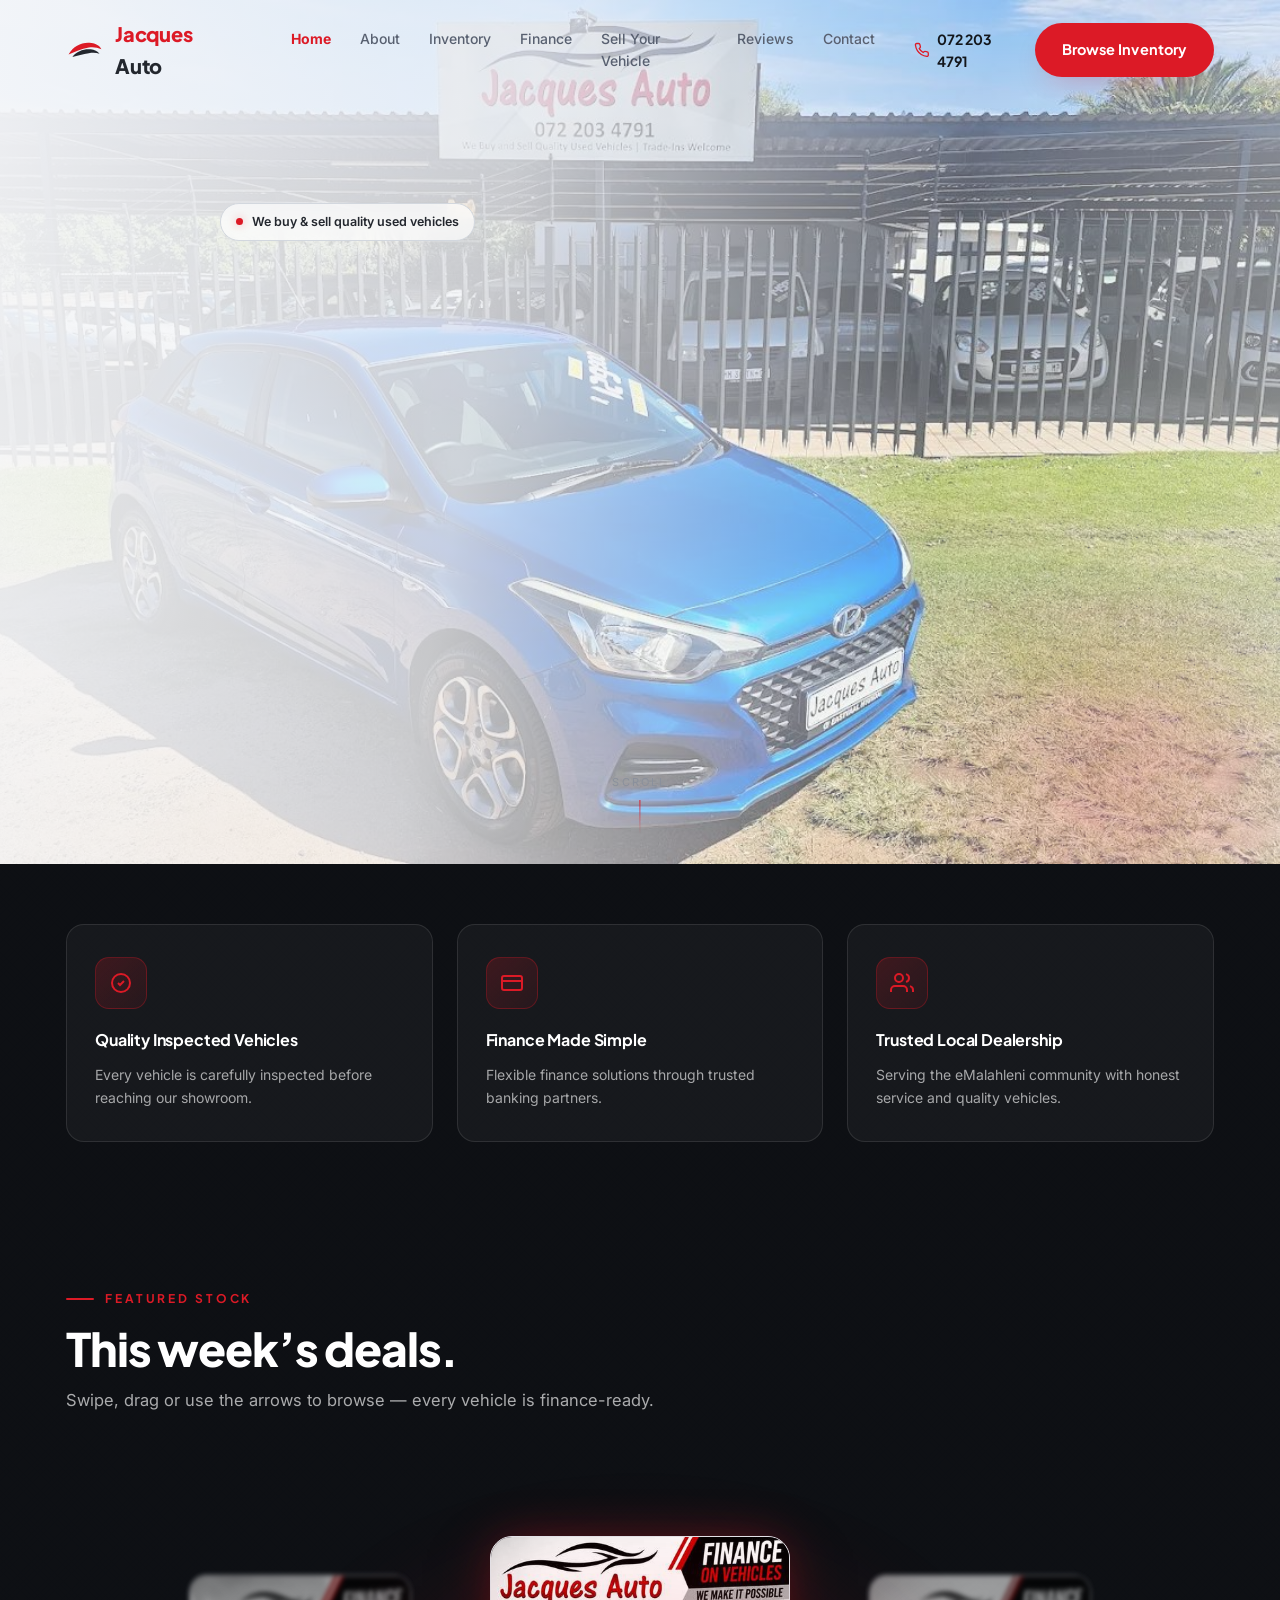
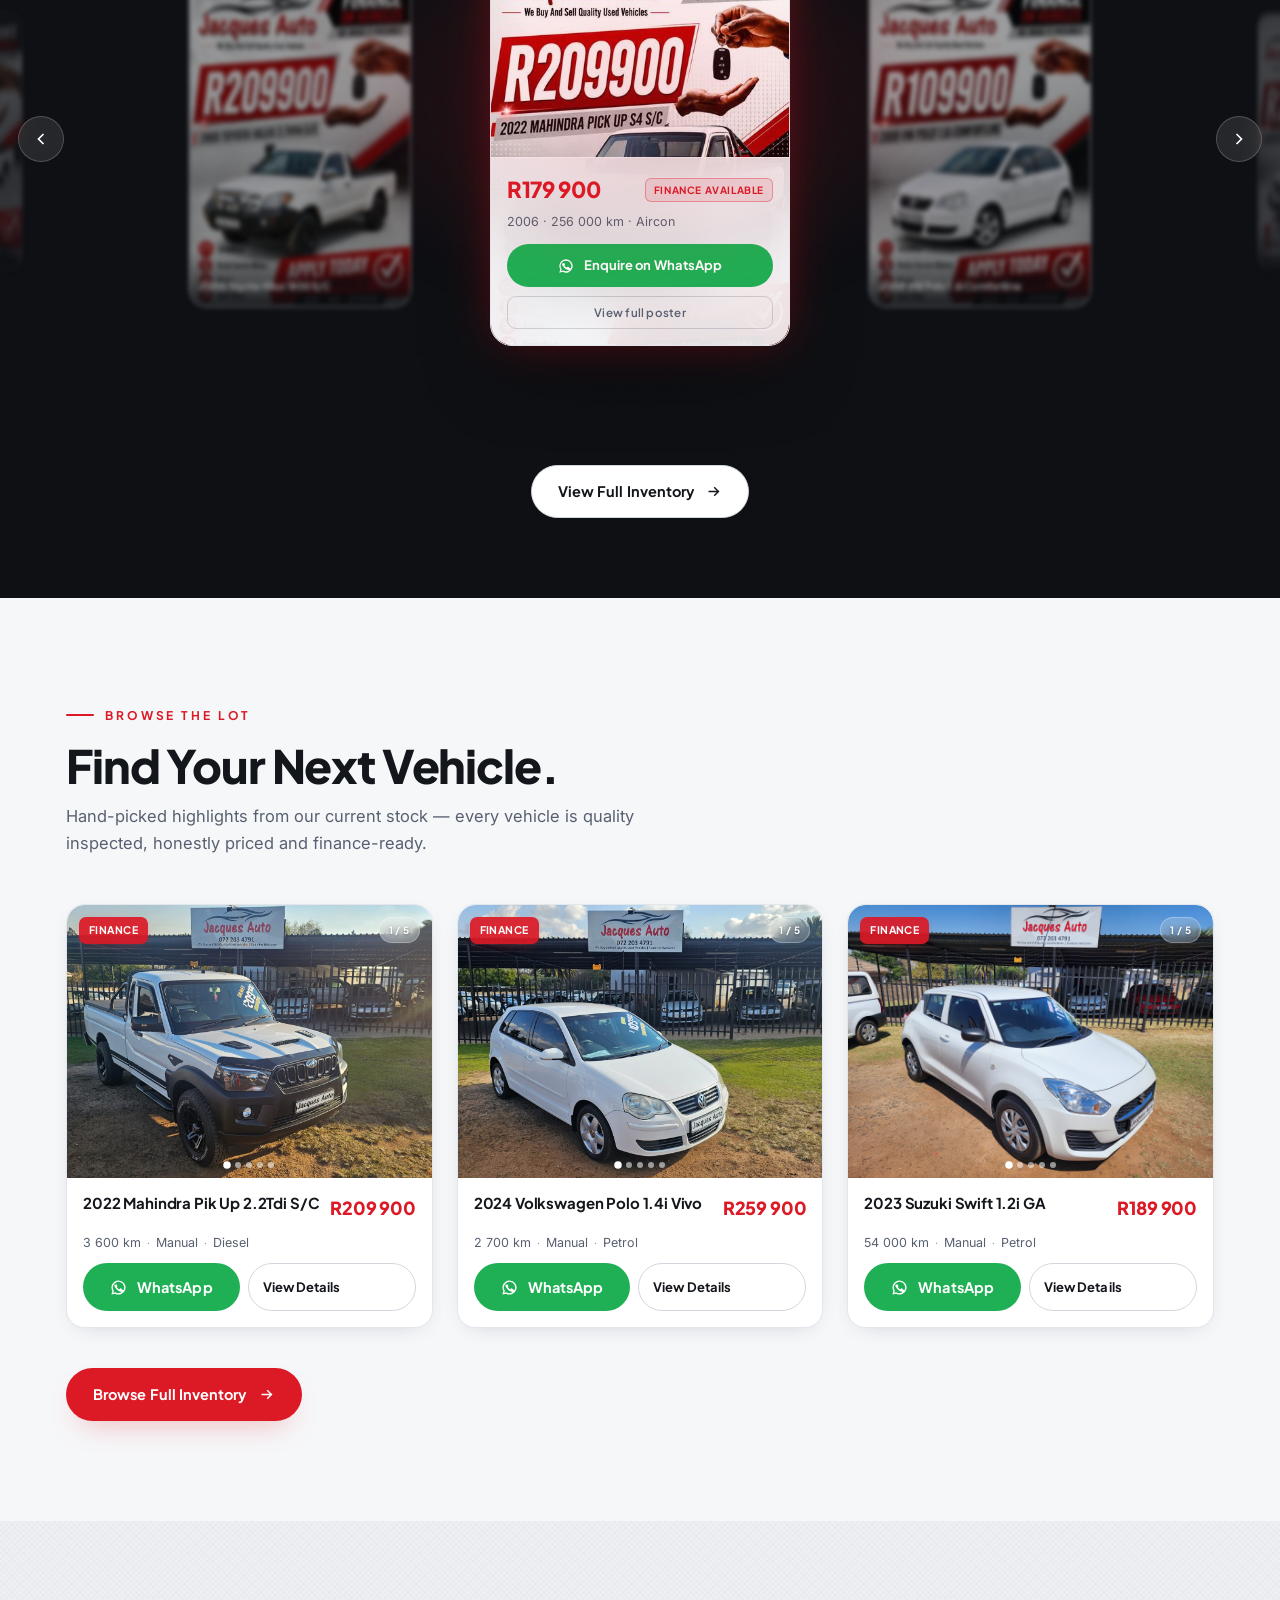
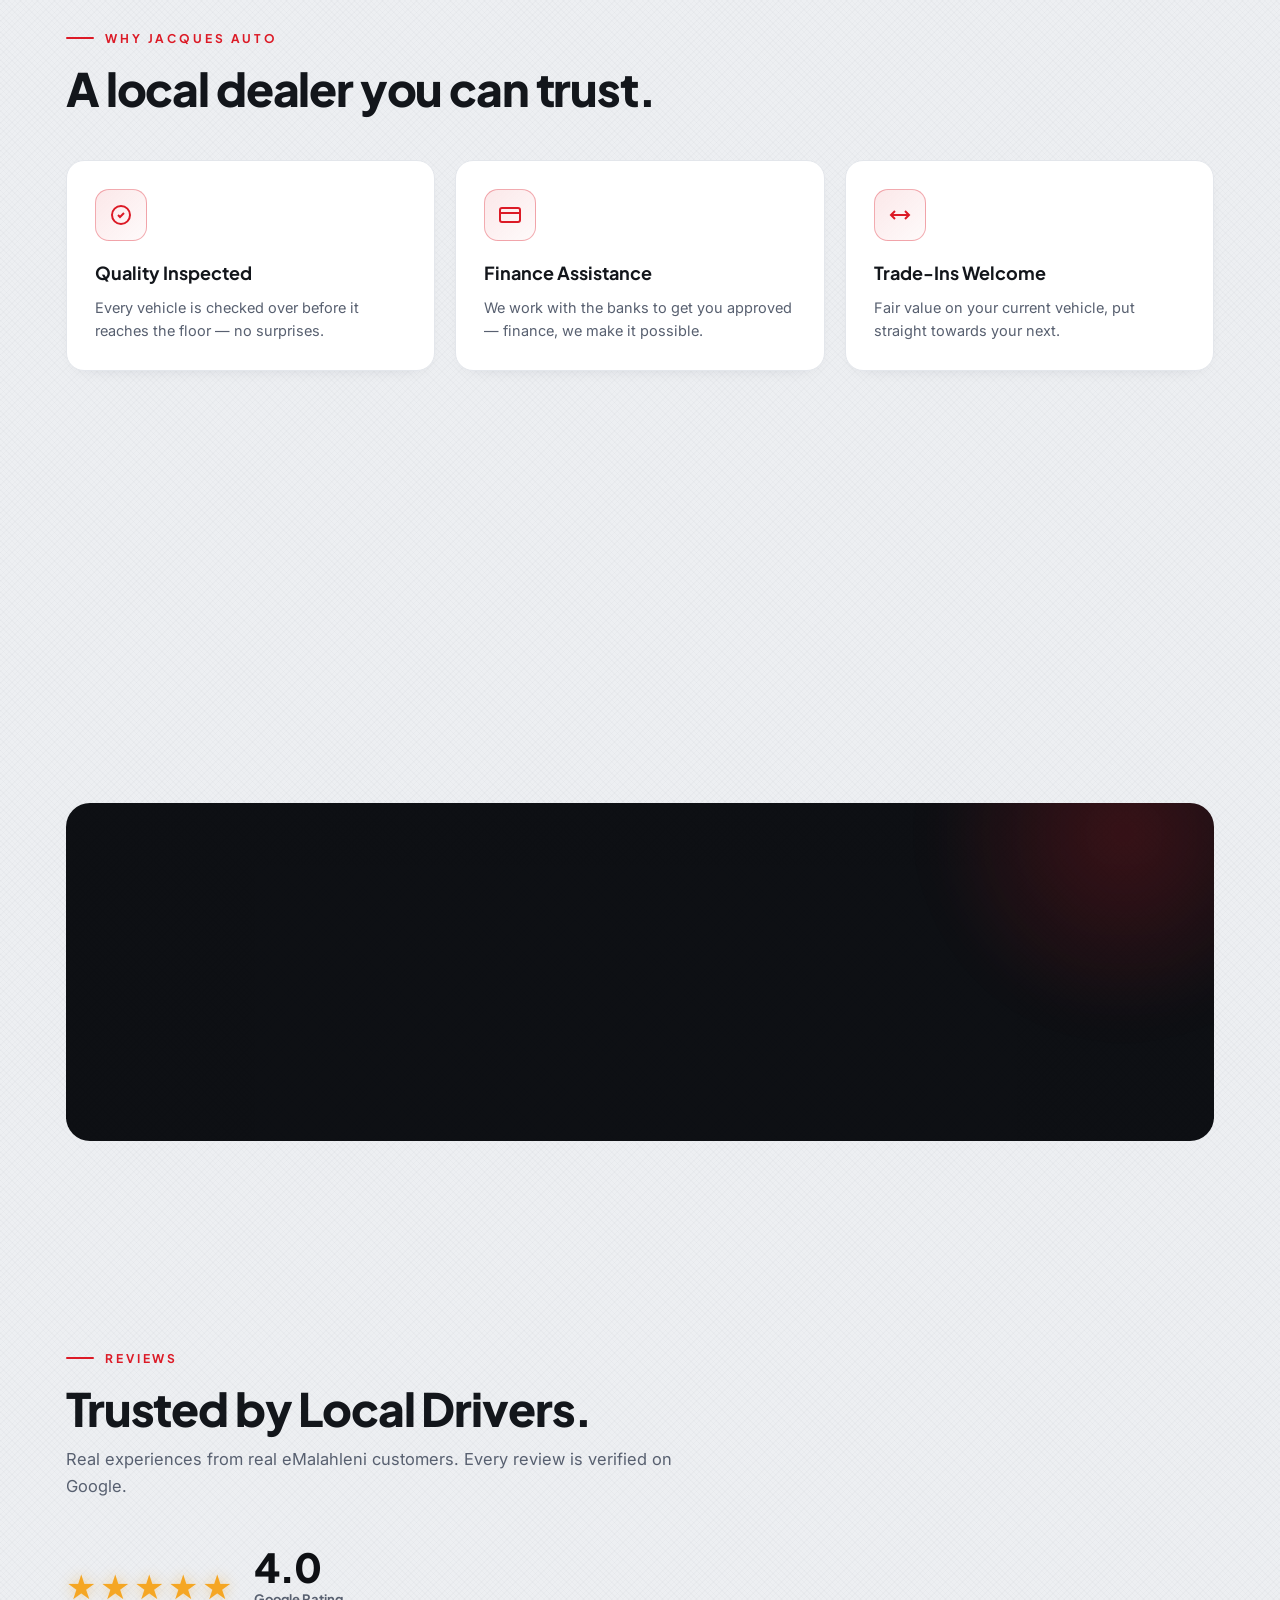
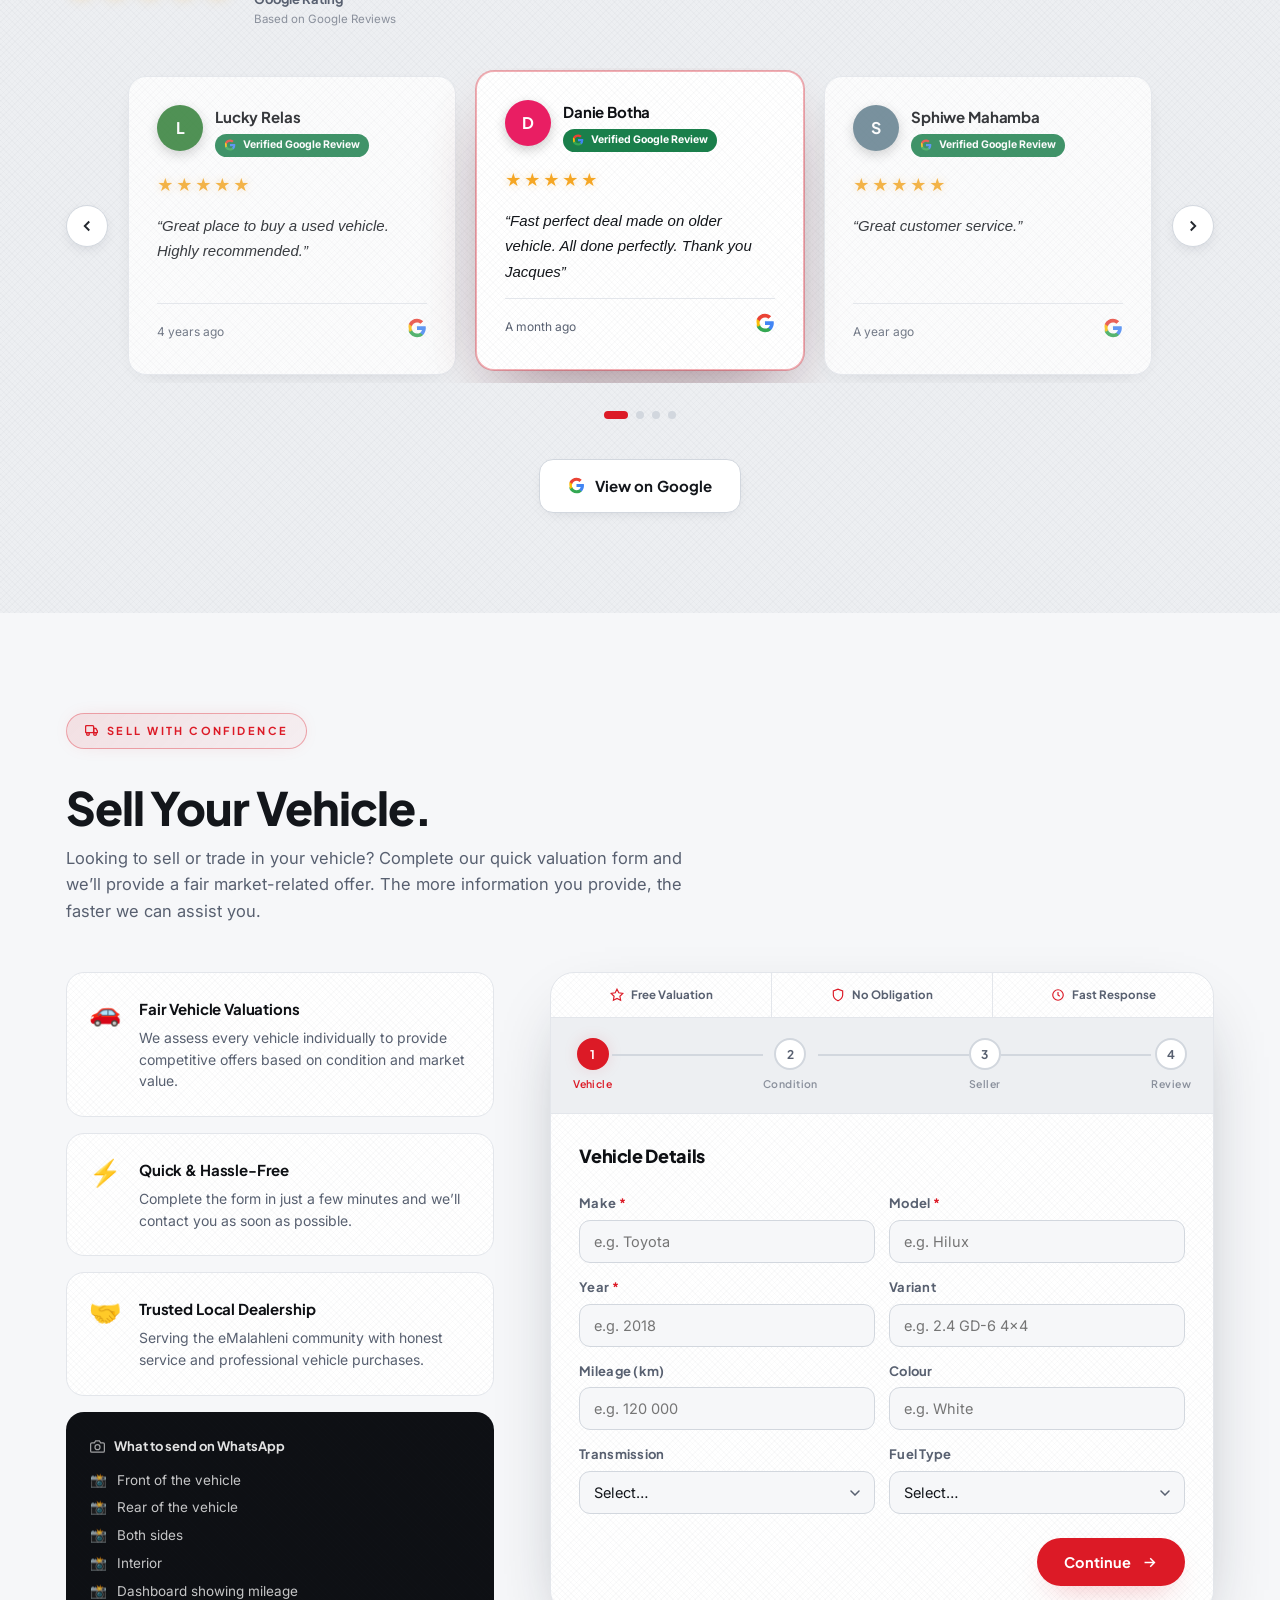
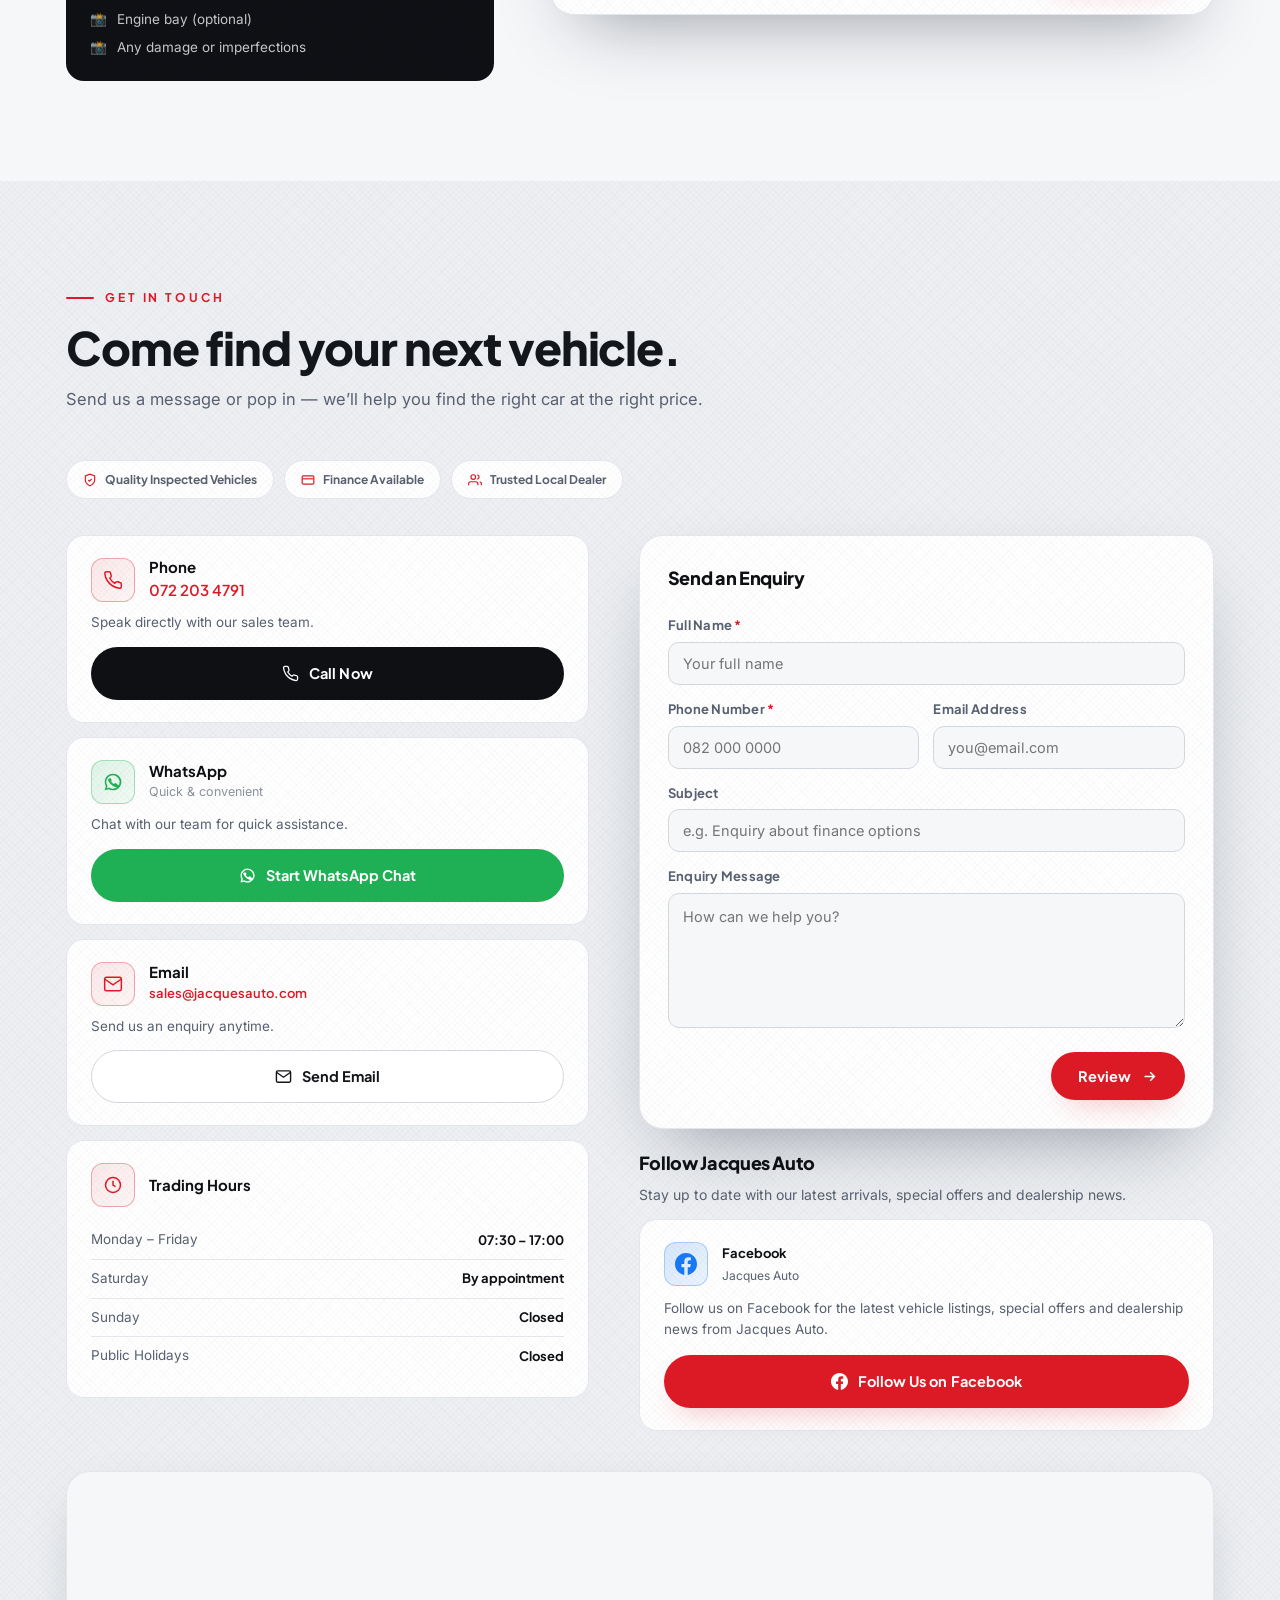
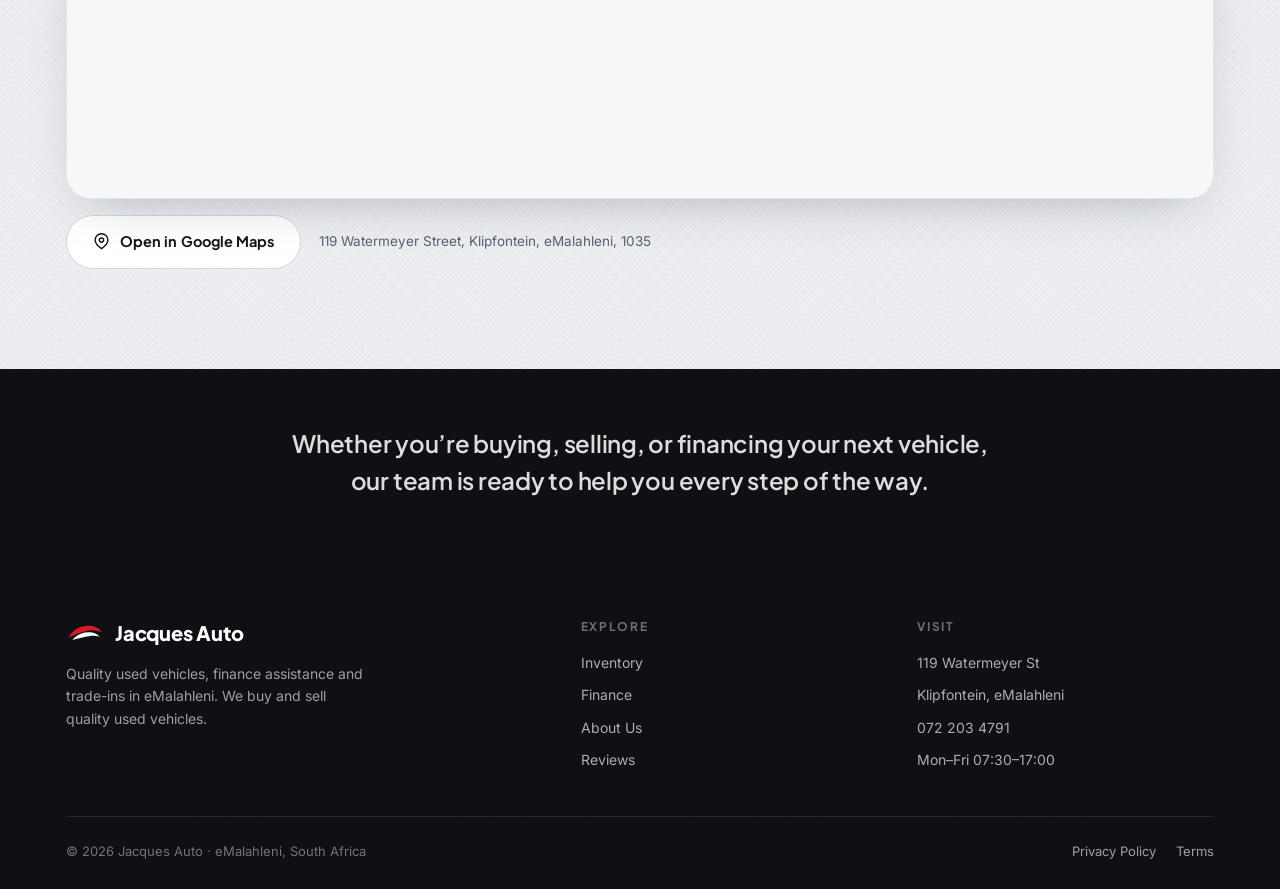
==== commit 1cb4ed02: "Final polish: trust banners, social card, nav safe-area, CSS QA - Replace stats strip with 3 timeles" ====
--- a/index.html
+++ b/index.html
@@ -3,7 +3,7 @@
 <head>
 <script>document.documentElement.className=document.documentElement.className.replace('no-js','js');</script>
 <meta charset="UTF-8">
-<meta name="viewport" content="width=device-width, initial-scale=1.0">
+<meta name="viewport" content="width=device-width, initial-scale=1.0, viewport-fit=cover">
 <title>Jacques Auto · Quality Used Vehicles &amp; Finance in eMalahleni</title>
 <meta name="description" content="Jacques Auto — quality used vehicles, finance assistance and trade-ins in Klipfontein, eMalahleni. We buy and sell quality used cars and bakkies. Finance — we make it possible.">
 <meta name="robots" content="index, follow">
@@ -150,14 +150,33 @@
   <div class="hero-scroll" id="heroScroll" aria-hidden="true"><span>Scroll</span><span class="line"></span></div>
 </section>
 
-<!-- ===================== STATS ===================== -->
-<section class="stripe" aria-label="Jacques Auto at a glance">
-  <div class="wrap"><div class="stripe-inner">
-    <div class="st reveal"><b><i class="count" data-target="40">0</i>+</b><small>Vehicles in stock</small></div>
-    <div class="st reveal" data-delay="1"><b><i class="count" data-target="1500">0</i>+</b><small>Happy customers</small></div>
-    <div class="st reveal" data-delay="2"><b><i class="count" data-target="15">0</i>+</b><small>Years in business</small></div>
-    <div class="st reveal" data-delay="3"><b>100<i>%</i></b><small>Finance assistance</small></div>
-  </div></div>
+<!-- ===================== TRUST BANNERS ===================== -->
+<section class="trust-strip" aria-label="Why choose Jacques Auto">
+  <div class="wrap">
+    <div class="trust-strip-grid">
+      <div class="trust-card reveal">
+        <div class="trust-ic" aria-hidden="true">
+          <svg viewBox="0 0 24 24" fill="none" stroke="currentColor" stroke-width="2" aria-hidden="true"><path d="m9 12 2 2 4-4"/><circle cx="12" cy="12" r="9"/></svg>
+        </div>
+        <h3>Quality Inspected Vehicles</h3>
+        <p>Every vehicle is carefully inspected before reaching our showroom.</p>
+      </div>
+      <div class="trust-card reveal" data-delay="1">
+        <div class="trust-ic" aria-hidden="true">
+          <svg viewBox="0 0 24 24" fill="none" stroke="currentColor" stroke-width="2" aria-hidden="true"><rect x="2" y="5" width="20" height="14" rx="2"/><path d="M2 10h20"/></svg>
+        </div>
+        <h3>Finance Made Simple</h3>
+        <p>Flexible finance solutions through trusted banking partners.</p>
+      </div>
+      <div class="trust-card reveal" data-delay="2">
+        <div class="trust-ic" aria-hidden="true">
+          <svg viewBox="0 0 24 24" fill="none" stroke="currentColor" stroke-width="2" aria-hidden="true"><path d="M17 21v-2a4 4 0 0 0-4-4H5a4 4 0 0 0-4 4v2"/><circle cx="9" cy="7" r="4"/><path d="M23 21v-2a4 4 0 0 0-3-3.87M16 3.13a4 4 0 0 1 0 7.75"/></svg>
+        </div>
+        <h3>Trusted Local Dealership</h3>
+        <p>Serving the eMalahleni community with honest service and quality vehicles.</p>
+      </div>
+    </div>
+  </div>
 </section>
 
 <!-- ===================== FEATURED STOCK — 3D COVERFLOW ===================== -->
@@ -673,8 +692,10 @@
 
       </div><!-- /.ct-cards -->
 
-      <!-- right: enquiry wizard -->
-      <div class="eq-wrap reveal" data-delay="1" id="eqWrap">
+      <!-- right: enquiry wizard + social -->
+      <div class="ct-right">
+
+        <div class="eq-wrap reveal" data-delay="1" id="eqWrap">
 
         <!-- step 1: form -->
         <div class="eq-panel eq-panel--active" id="eq-p1">
@@ -723,7 +744,33 @@
           </div>
         </div>
 
-      </div><!-- /.eq-wrap -->
+        </div><!-- /.eq-wrap -->
+
+        <!-- social media banner -->
+        <div class="ct-social reveal" data-delay="2">
+          <h3 class="ct-social-title">Follow Jacques Auto</h3>
+          <p class="ct-social-subtitle">Stay up to date with our latest arrivals, special offers and dealership news.</p>
+          <div class="ct-social-card">
+            <div class="ct-social-fb-header">
+              <div class="ct-social-ic-fb" aria-hidden="true">
+                <svg viewBox="0 0 24 24" fill="currentColor" width="22" height="22" aria-hidden="true"><path d="M24 12.073c0-6.627-5.373-12-12-12s-12 5.373-12 12c0 5.99 4.388 10.954 10.125 11.854v-8.385H7.078v-3.47h3.047V9.43c0-3.007 1.792-4.669 4.533-4.669 1.312 0 2.686.235 2.686.235v2.953H15.83c-1.491 0-1.956.925-1.956 1.874v2.25h3.328l-.532 3.47h-2.796v8.385C19.612 23.027 24 18.062 24 12.073z"/></svg>
+              </div>
+              <div>
+                <div class="ct-social-platform">Facebook</div>
+                <div class="ct-social-handle">Jacques Auto</div>
+              </div>
+            </div>
+            <p class="ct-social-desc">Follow us on Facebook for the latest vehicle listings, special offers and dealership news from Jacques Auto.</p>
+            <a href="https://www.facebook.com/share/18ykRTzxij/?mibextid=wwXIfr"
+               class="btn btn-primary ct-social-btn" target="_blank" rel="noopener noreferrer"
+               aria-label="Follow Jacques Auto on Facebook">
+              <svg viewBox="0 0 24 24" fill="currentColor" width="16" height="16" aria-hidden="true"><path d="M24 12.073c0-6.627-5.373-12-12-12s-12 5.373-12 12c0 5.99 4.388 10.954 10.125 11.854v-8.385H7.078v-3.47h3.047V9.43c0-3.007 1.792-4.669 4.533-4.669 1.312 0 2.686.235 2.686.235v2.953H15.83c-1.491 0-1.956.925-1.956 1.874v2.25h3.328l-.532 3.47h-2.796v8.385C19.612 23.027 24 18.062 24 12.073z"/></svg>
+              Follow Us on Facebook
+            </a>
+          </div>
+        </div><!-- /.ct-social -->
+
+      </div><!-- /.ct-right -->
 
     </div><!-- /.contact-grid -->
 
--- a/assets/css/main.css
+++ b/assets/css/main.css
@@ -68,7 +68,8 @@
 /* =========================================================
    NAV
    ========================================================= */
-.nav{position:fixed;top:0;left:0;right:0;z-index:60;transition:.4s var(--ease)}
+.nav{position:fixed;top:0;left:0;right:0;z-index:60;transition:.4s var(--ease);
+  padding-top:env(safe-area-inset-top,0px)}
 .nav-inner{max-width:var(--wrap);margin:0 auto;padding:18px 26px;display:flex;align-items:center;gap:26px;transition:.4s var(--ease)}
 .nav.scrolled{background:rgba(246,247,249,.82);backdrop-filter:blur(18px);border-bottom:1px solid var(--border)}
 .nav.scrolled .nav-inner{padding:11px 26px}
@@ -85,7 +86,9 @@
 .burger{display:none;width:42px;height:42px;border:1px solid var(--border-2);border-radius:11px;background:var(--surface);cursor:pointer;flex-direction:column;align-items:center;justify-content:center;gap:4px}
 .burger span{width:18px;height:2px;background:var(--text);border-radius:2px}
 .mobile-menu{position:fixed;inset:0 0 0 auto;width:min(310px,86vw);z-index:70;background:var(--bg-2);border-left:1px solid var(--border);
-  transform:translateX(101%);transition:.4s var(--ease);padding:88px 24px 30px;display:flex;flex-direction:column;gap:4px}
+  transform:translateX(101%);transition:.4s var(--ease);
+  padding:calc(88px + env(safe-area-inset-top,0px)) 24px calc(30px + env(safe-area-inset-bottom,0px));
+  display:flex;flex-direction:column;gap:4px}
 .mobile-menu.open{transform:none}
 .mobile-menu a{font-family:var(--display);font-size:17px;font-weight:600;padding:13px 0;border-bottom:1px solid var(--border);color:var(--muted)}
 .mobile-menu a[aria-current="page"]{color:var(--red)}
@@ -410,7 +413,7 @@
 .why-grid{display:grid;grid-template-columns:repeat(3,1fr);gap:20px}
 .why-card{background:var(--surface);border:1px solid var(--border);border-radius:var(--r);padding:28px;
   transition:opacity .35s ease,transform .4s var(--ease),border-color .4s var(--ease),box-shadow .4s var(--ease);
-  position:relative;overflow:hidden;cursor:default}
+  position:relative;overflow:hidden;cursor:default;box-shadow:0 6px 20px -16px rgba(20,28,45,.3)}
 /* cursor spotlight pseudo-element */
 .why-card::before{content:'';position:absolute;inset:0;pointer-events:none;z-index:0;
   background:radial-gradient(200px circle at var(--mx,50%) var(--my,50%),rgba(220,26,38,.07),transparent 70%);
@@ -418,7 +421,6 @@
 .why-card:hover::before{opacity:1}
 /* ensure card content sits above the spotlight */
 .why-card>*{position:relative;z-index:1}
-  box-shadow:0 6px 20px -16px rgba(20,28,45,.3);position:relative;overflow:hidden}
 .why-card:hover{transform:translateY(-6px);border-color:var(--red-soft);
   box-shadow:0 0 0 1px var(--red-soft),0 20px 60px -20px rgba(220,26,38,.22),var(--shadow-lg)}
 /* connected-cards: dim siblings when one is hovered */
@@ -1063,3 +1065,49 @@
 .ct-closing-text{font-family:var(--display);font-size:clamp(17px,2.2vw,24px);
   font-weight:600;color:rgba(255,255,255,.86);line-height:1.55;letter-spacing:-.01em;
   text-align:center;max-width:700px;margin:0 auto}
+
+/* =========================================================
+   TRUST STRIP (replaces stats strip)
+   ========================================================= */
+.trust-strip{background:var(--ink);position:relative;overflow:hidden;padding:60px 0}
+.trust-strip::before{content:"";position:absolute;inset:0;background:var(--carbon);opacity:.5}
+.trust-strip-grid{display:grid;grid-template-columns:repeat(3,1fr);gap:24px;position:relative}
+.trust-card{background:rgba(255,255,255,.04);border:1px solid rgba(255,255,255,.1);
+  border-radius:var(--r);padding:32px 28px;
+  transition:transform .4s var(--ease),box-shadow .4s var(--ease),border-color .4s var(--ease)}
+.trust-card:hover{transform:translateY(-6px);border-color:rgba(220,26,38,.45);
+  box-shadow:0 0 0 1px rgba(220,26,38,.35),0 0 40px -8px rgba(220,26,38,.3),0 24px 60px -20px rgba(0,0,0,.5)}
+.trust-ic{width:52px;height:52px;border-radius:14px;display:flex;align-items:center;
+  justify-content:center;margin-bottom:18px;
+  background:linear-gradient(135deg,rgba(220,26,38,.2),rgba(220,26,38,.08));
+  border:1px solid rgba(220,26,38,.3);
+  transition:transform .4s var(--ease),box-shadow .4s var(--ease)}
+.trust-card:hover .trust-ic{transform:scale(1.08);box-shadow:0 0 28px -6px rgba(220,26,38,.5)}
+.trust-ic svg{width:24px;height:24px;color:var(--red)}
+.trust-card h3{font-family:var(--display);font-size:16px;font-weight:700;
+  color:#fff;margin-bottom:10px;letter-spacing:-.01em}
+.trust-card p{font-size:14px;color:rgba(255,255,255,.62);line-height:1.65}
+
+/* =========================================================
+   CONTACT — right column + social media banner
+   ========================================================= */
+.ct-right{display:flex;flex-direction:column;gap:20px}
+
+.ct-social-title{font-family:var(--display);font-size:18px;font-weight:800;
+  color:var(--ink);letter-spacing:-.02em;margin-bottom:6px}
+.ct-social-subtitle{font-size:14px;color:var(--muted);line-height:1.52;margin-bottom:14px}
+.ct-social-card{background:var(--surface);border:1px solid var(--border);border-radius:var(--r);
+  padding:22px 24px;background-image:var(--carbon);
+  transition:transform .4s var(--ease),box-shadow .4s var(--ease),border-color .4s var(--ease)}
+.ct-social-card:hover{transform:translateY(-4px);border-color:rgba(24,119,242,.4);
+  box-shadow:0 0 0 1px rgba(24,119,242,.3),0 16px 40px -14px rgba(24,119,242,.2),var(--shadow-lg)}
+.ct-social-fb-header{display:flex;align-items:center;gap:14px;margin-bottom:12px}
+.ct-social-ic-fb{width:44px;height:44px;border-radius:12px;flex:none;
+  display:flex;align-items:center;justify-content:center;
+  background:linear-gradient(135deg,rgba(24,119,242,.18),rgba(24,119,242,.08));
+  border:1px solid rgba(24,119,242,.3)}
+.ct-social-ic-fb svg{color:#1877F2}
+.ct-social-platform{font-family:var(--display);font-size:13px;font-weight:700;color:var(--ink)}
+.ct-social-handle{font-size:12px;color:var(--muted);margin-top:2px}
+.ct-social-desc{font-size:13.5px;color:var(--muted);line-height:1.52;margin-bottom:16px}
+.ct-social-btn{width:100%;justify-content:center}
--- a/assets/css/responsive.css
+++ b/assets/css/responsive.css
@@ -27,6 +27,7 @@
 @media(max-width:1023px){
   .sv-layout{grid-template-columns:1fr;gap:36px}
   .ct-map{aspect-ratio:16/7}
+  .trust-strip-grid{grid-template-columns:repeat(3,1fr)}
 }
 @media(max-width:640px){
   .rv-outer{padding:0 0}        /* arrows hidden on small mobile — swipe only */
@@ -41,6 +42,9 @@
   .ct-trust-badge{font-size:11.5px}
   .ct-map{aspect-ratio:4/3}
   .ct-map-actions{flex-direction:column;align-items:flex-start;gap:10px}
+  .trust-strip-grid{grid-template-columns:1fr}
+  .trust-card{padding:24px 20px}
+  .ct-right{gap:16px}
 }
 @media(min-width:641px) and (max-width:1023px){
   .rv-outer{padding:0 48px}     /* show arrows, 2 cards visible */
